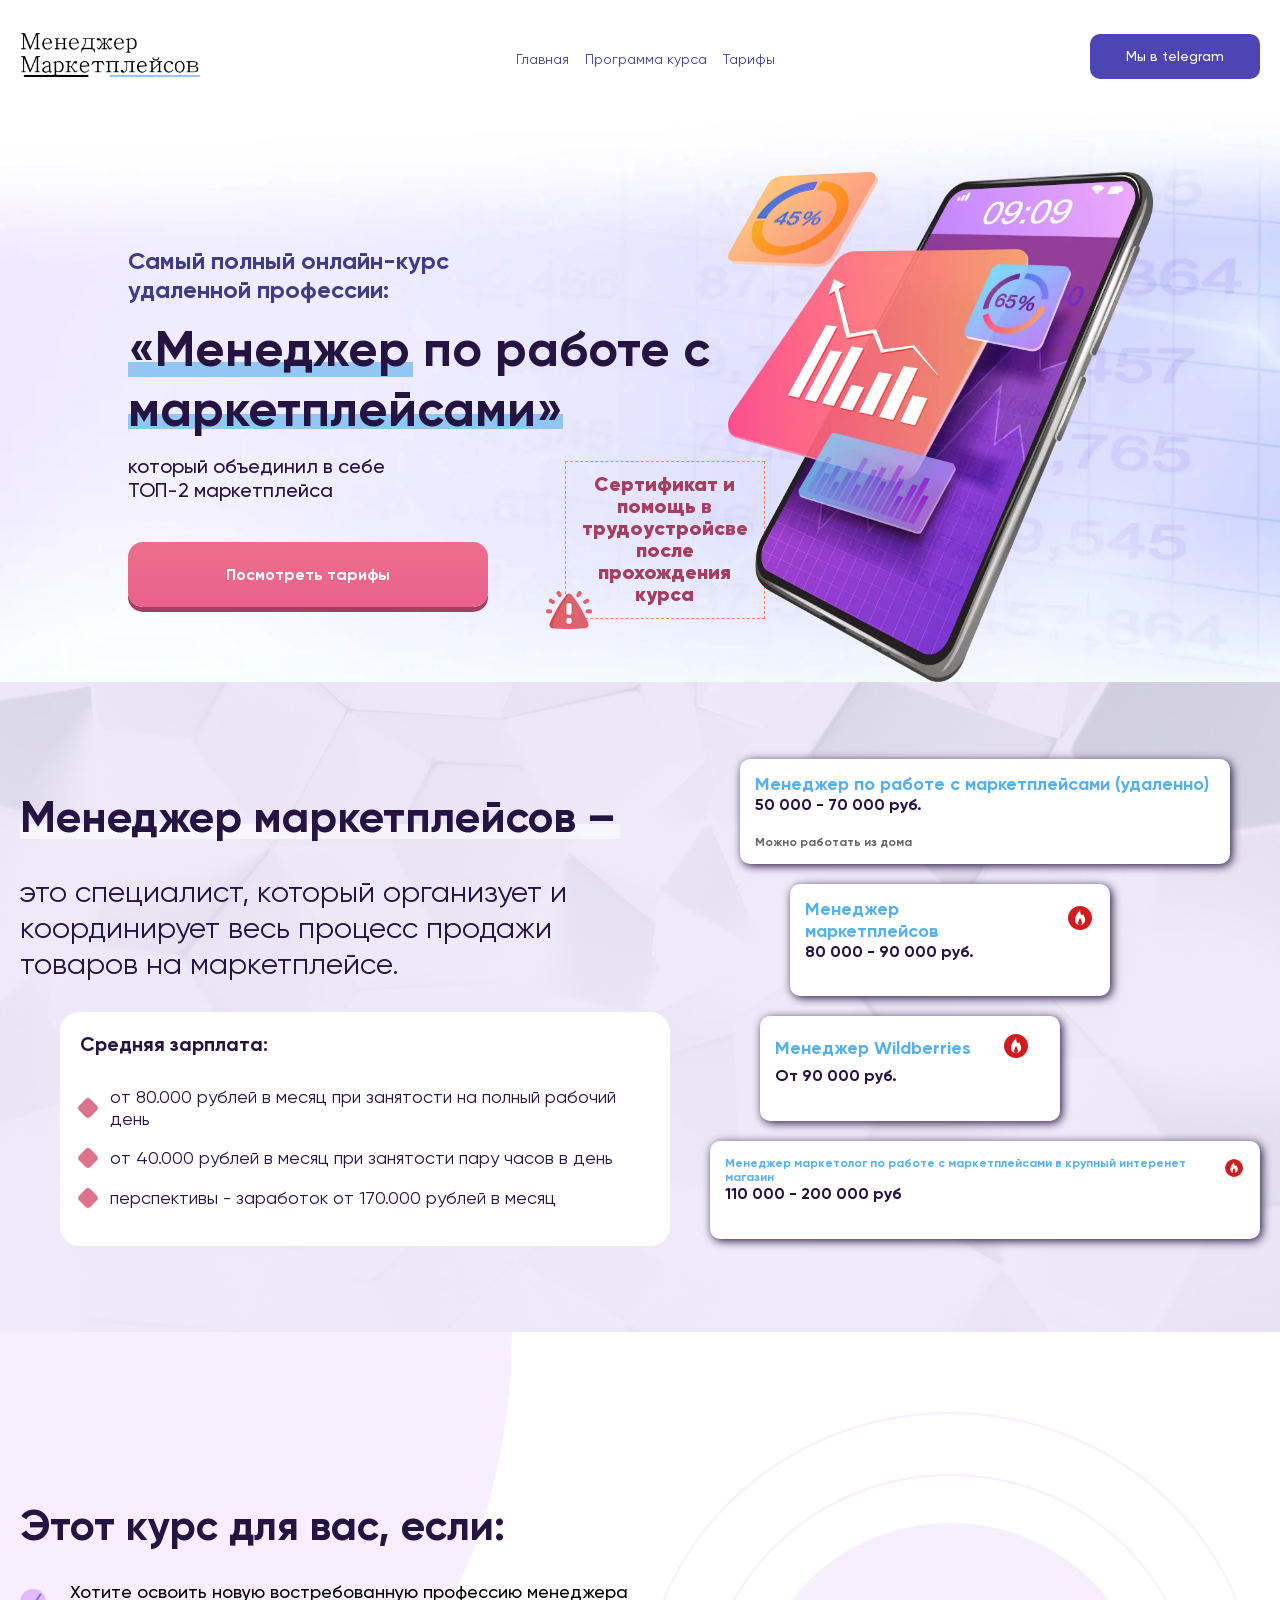
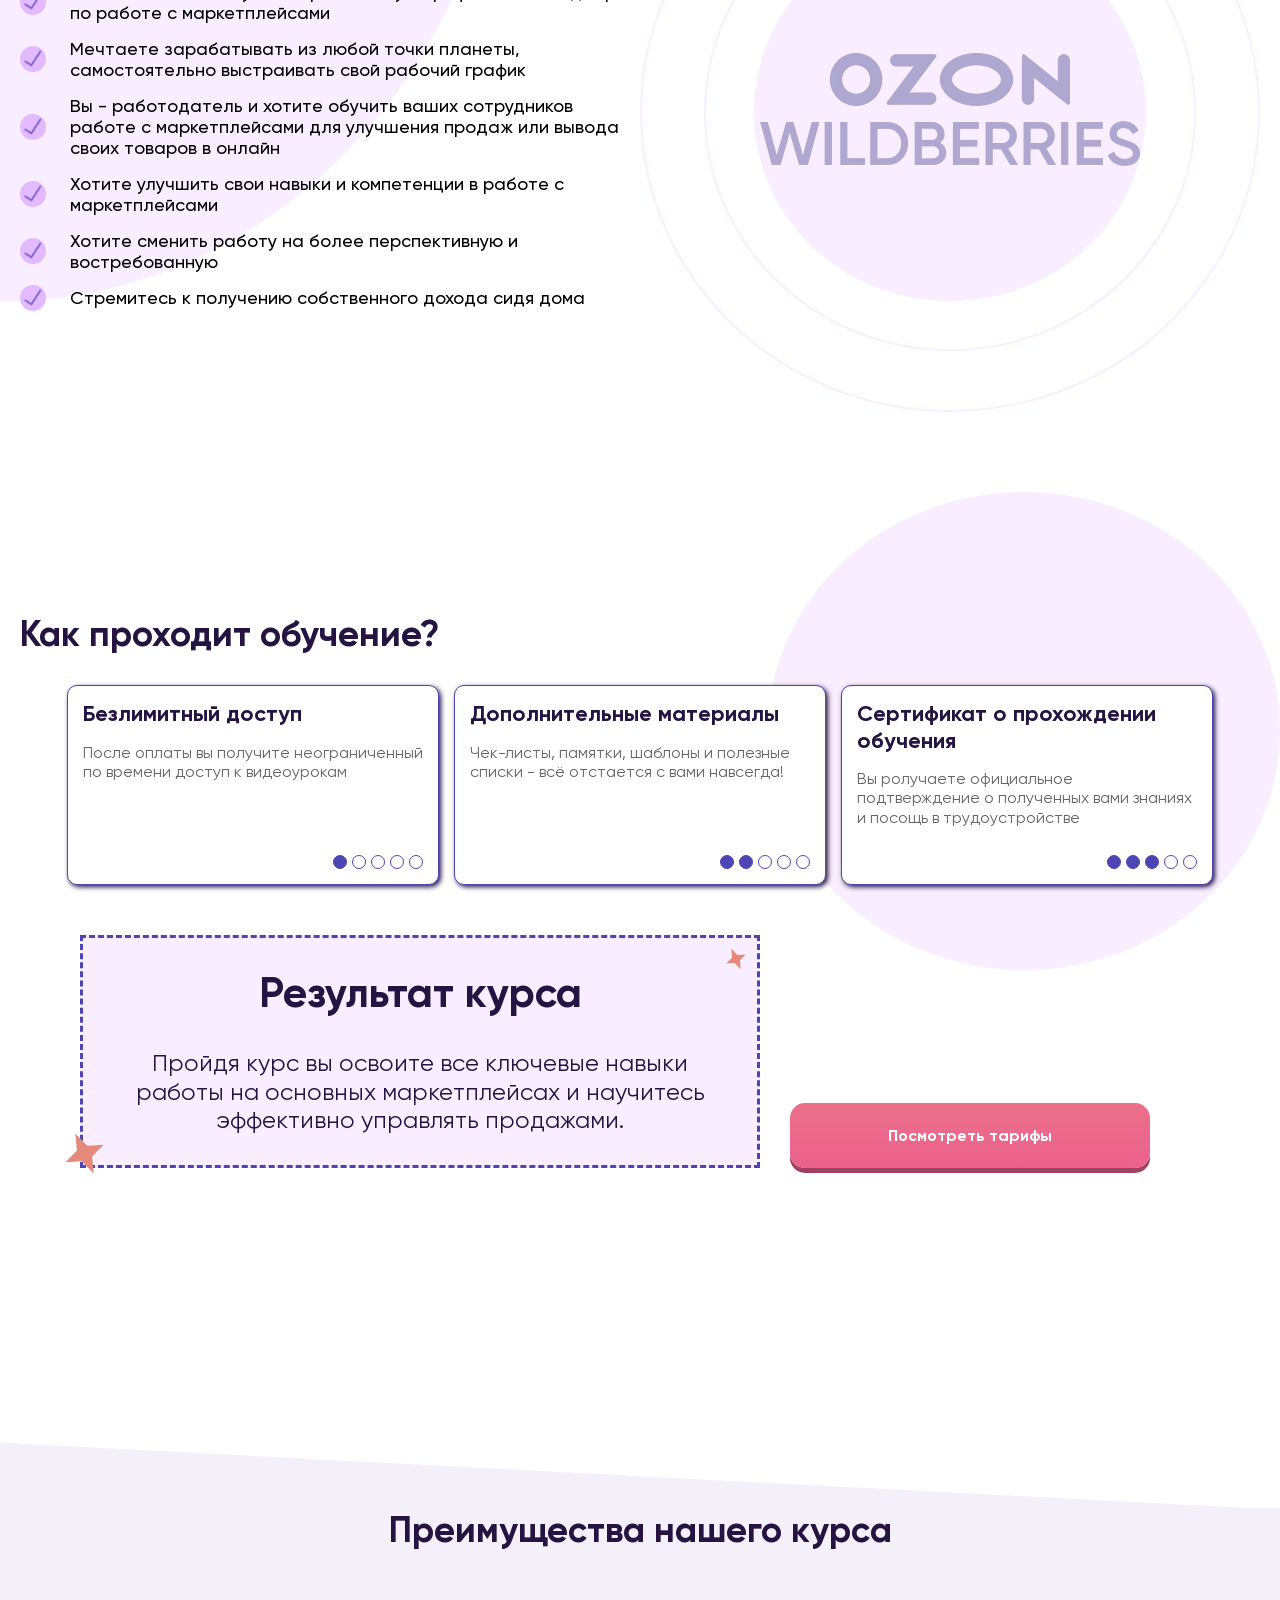
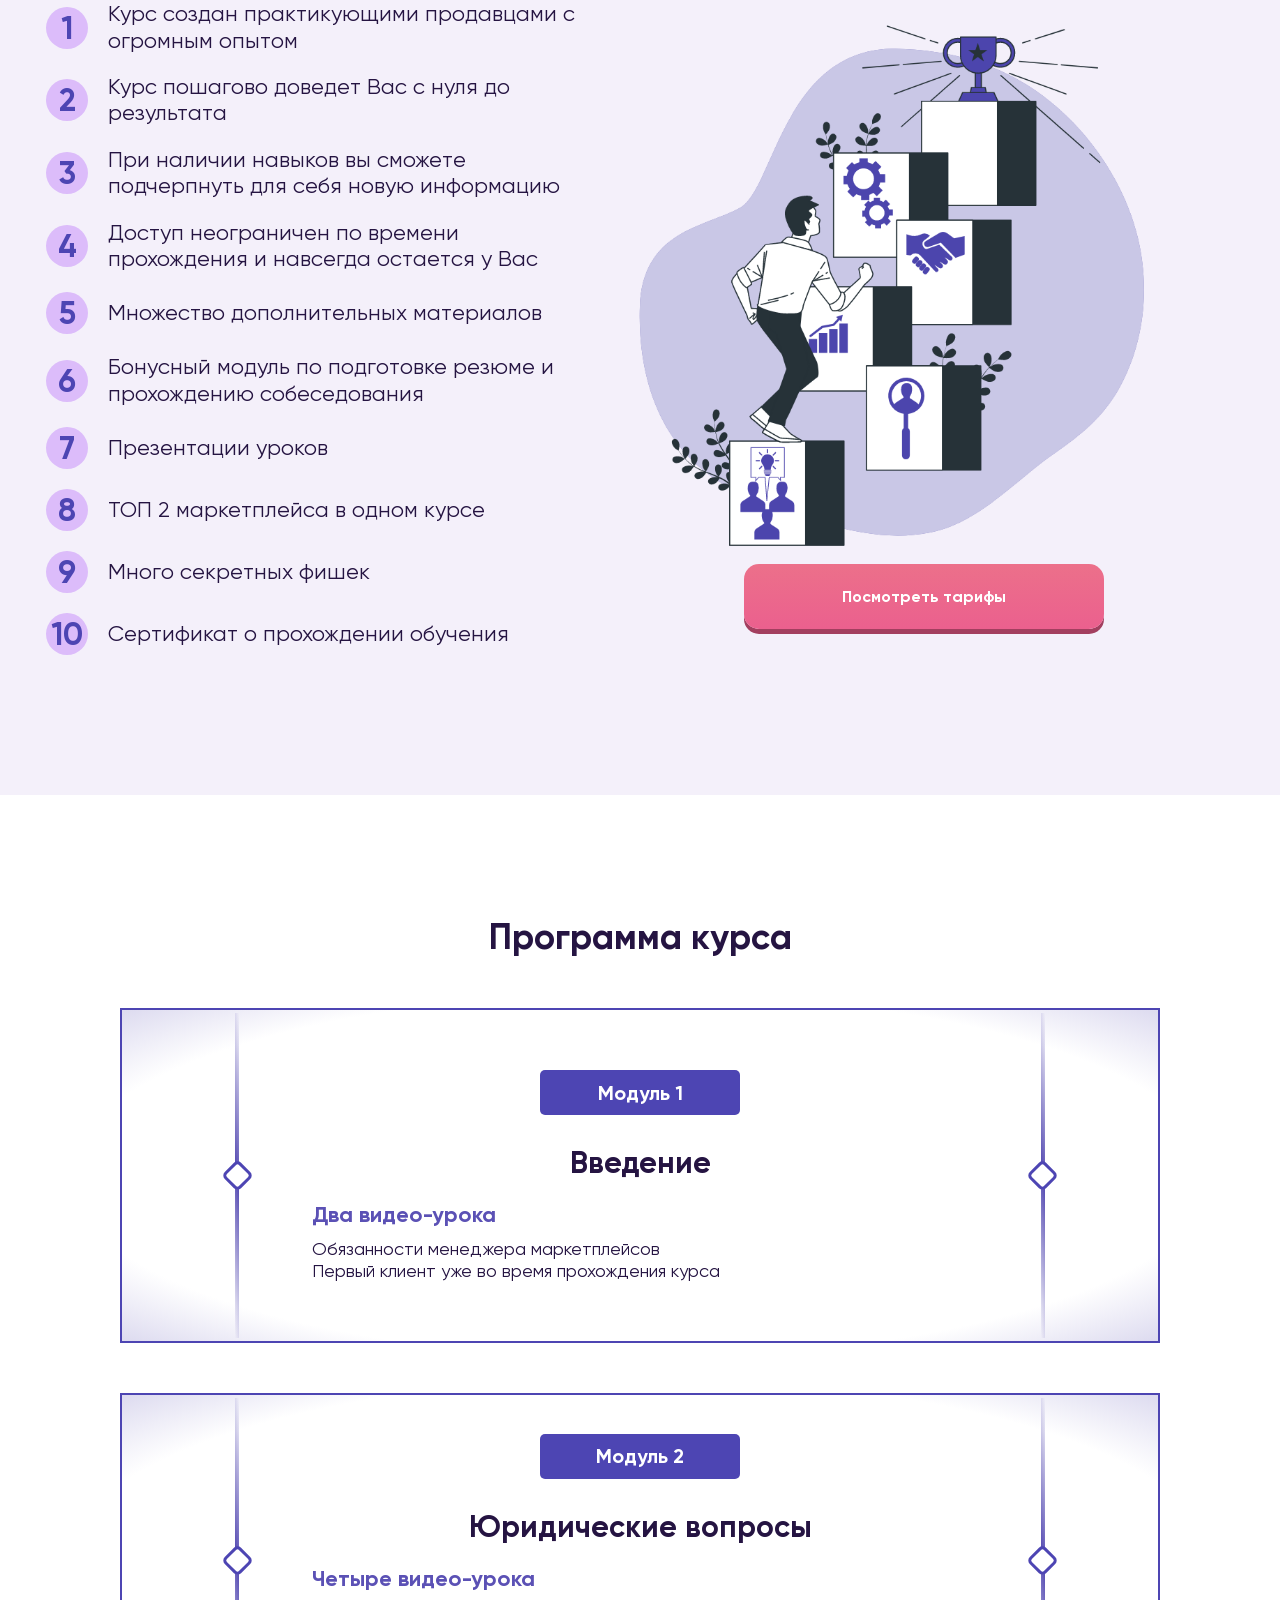
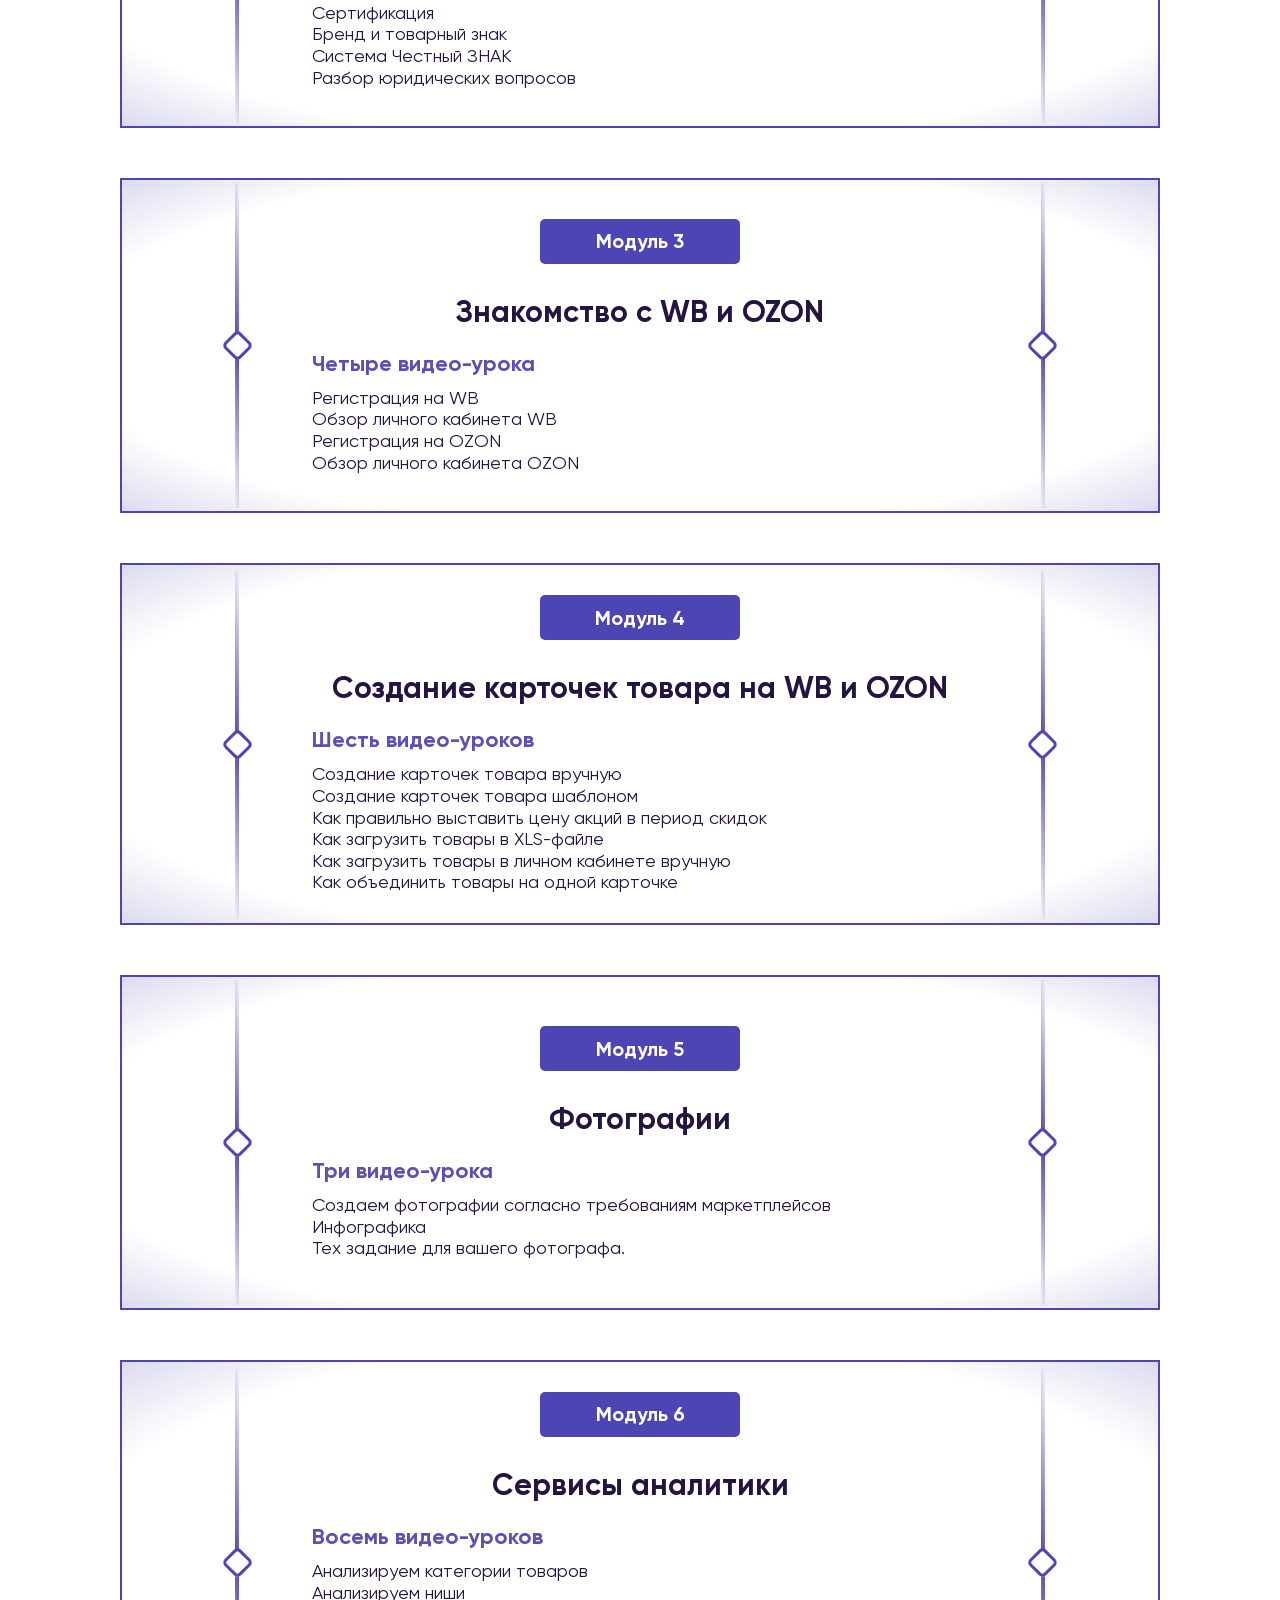
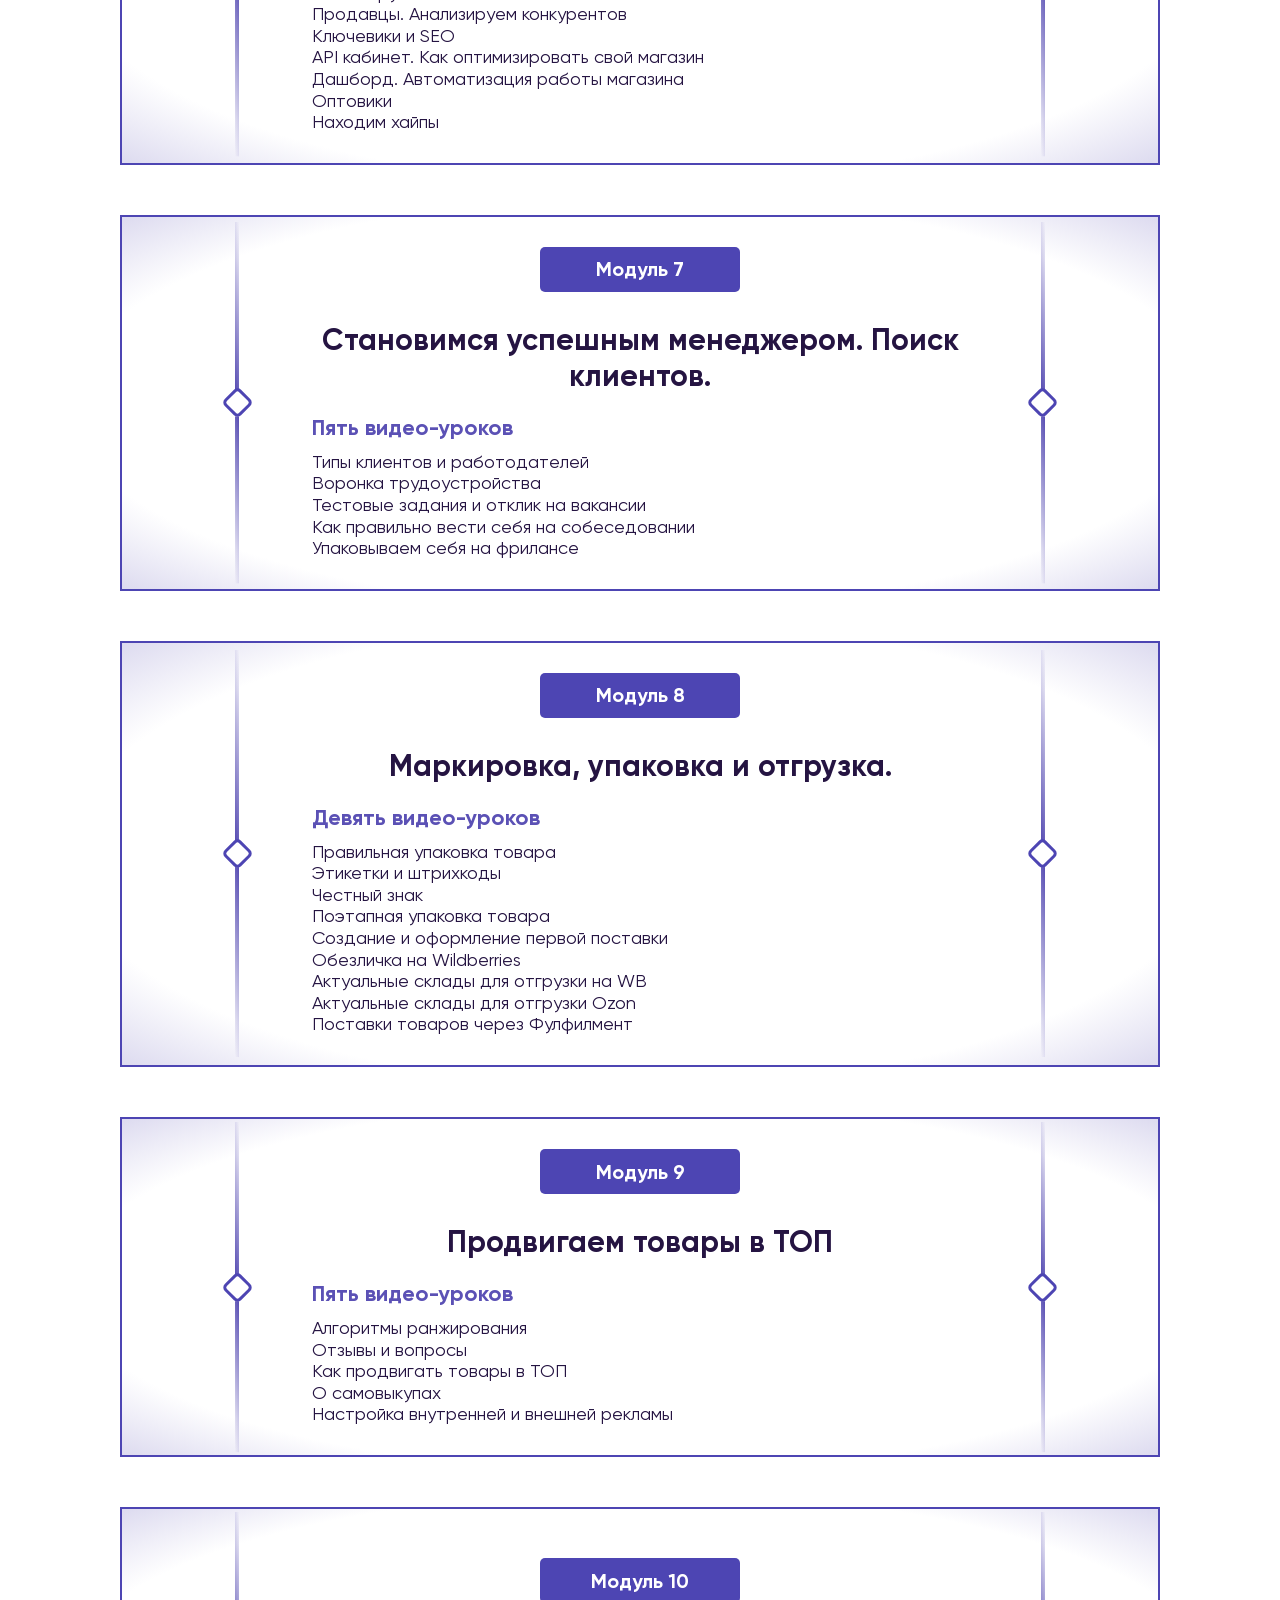
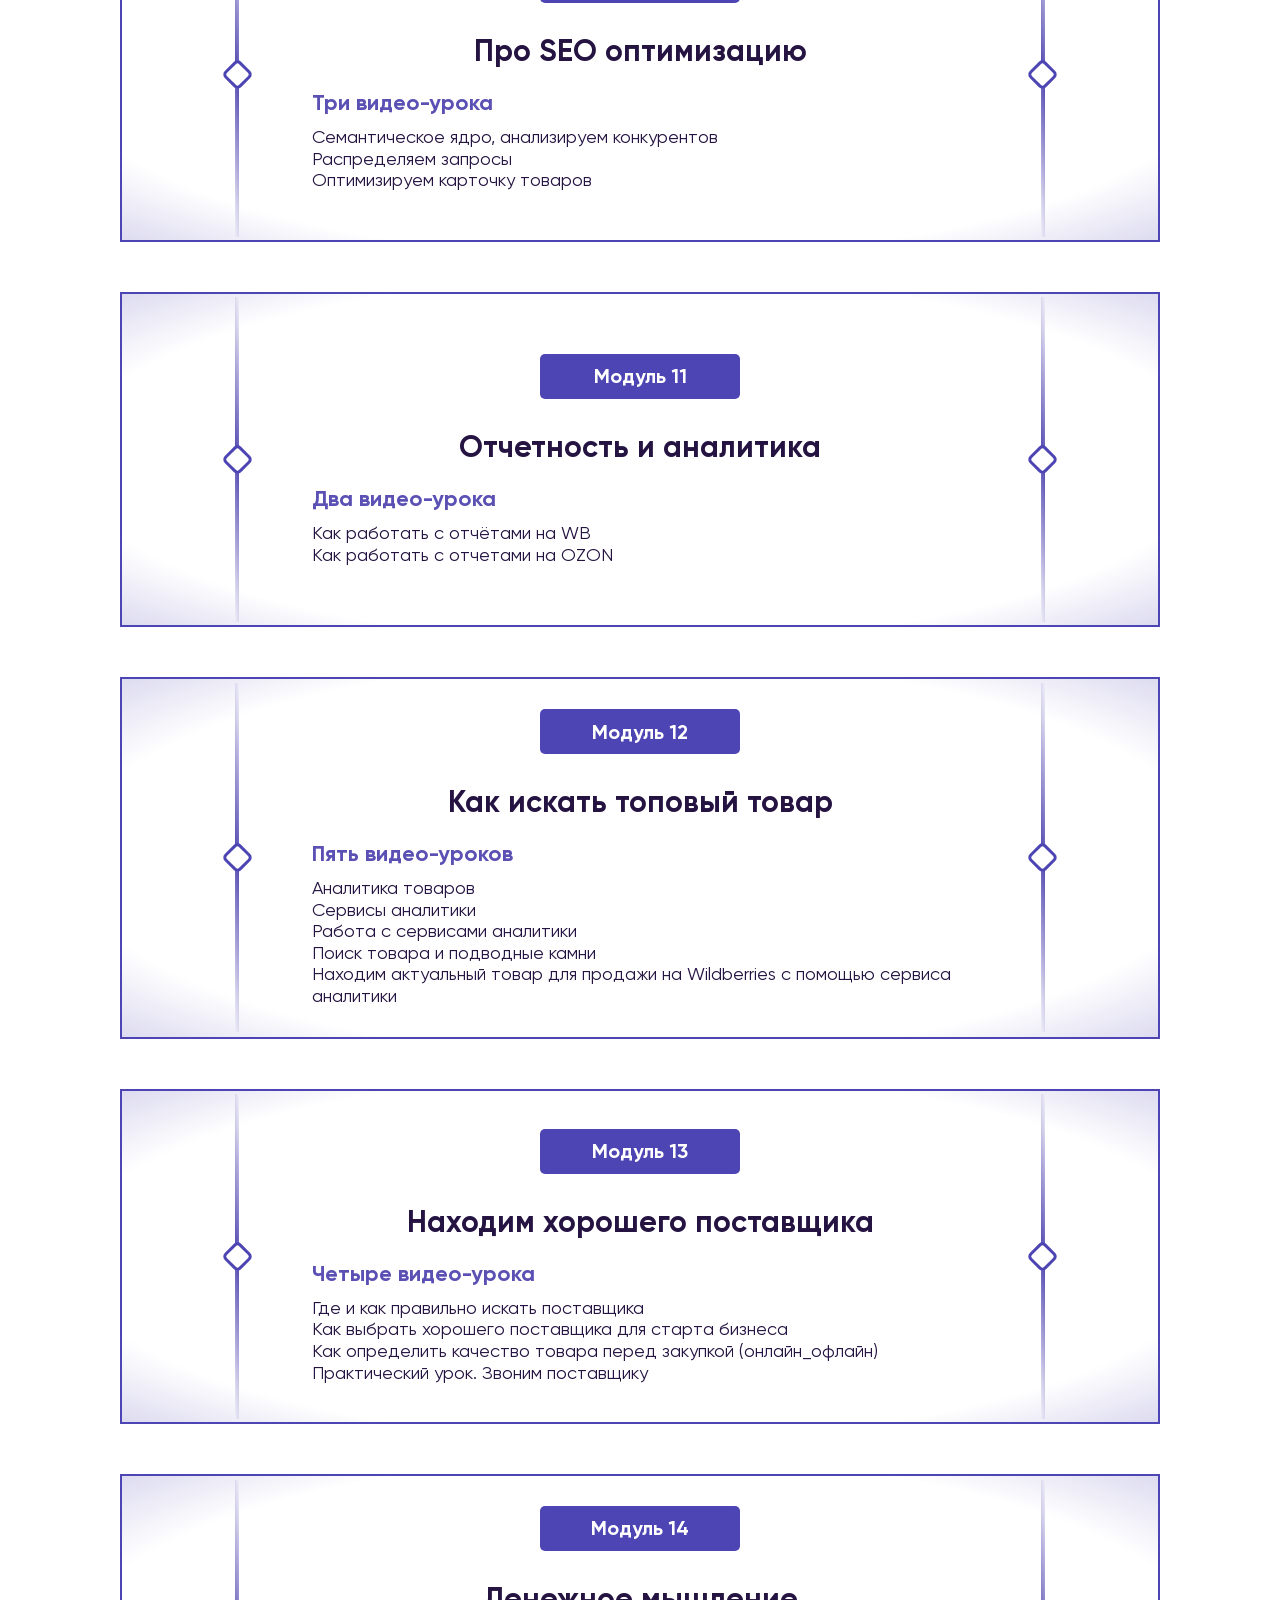
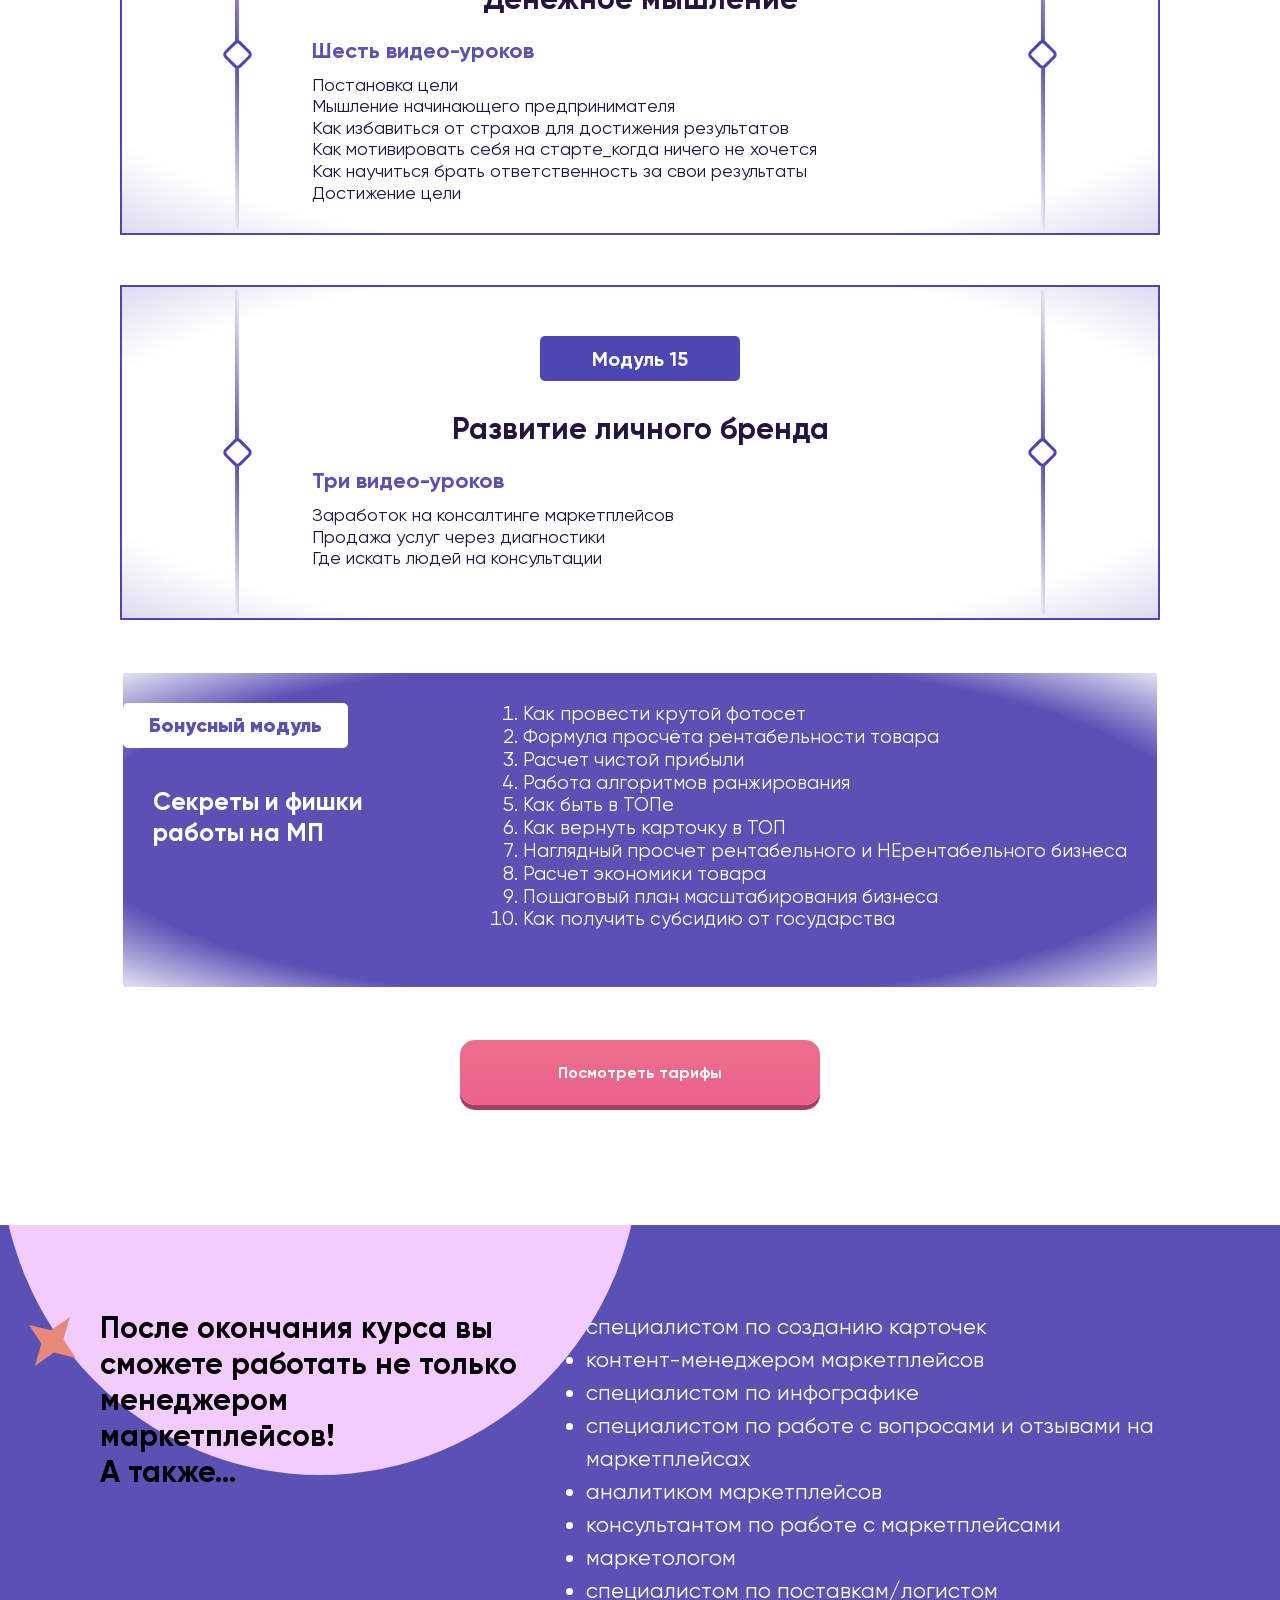
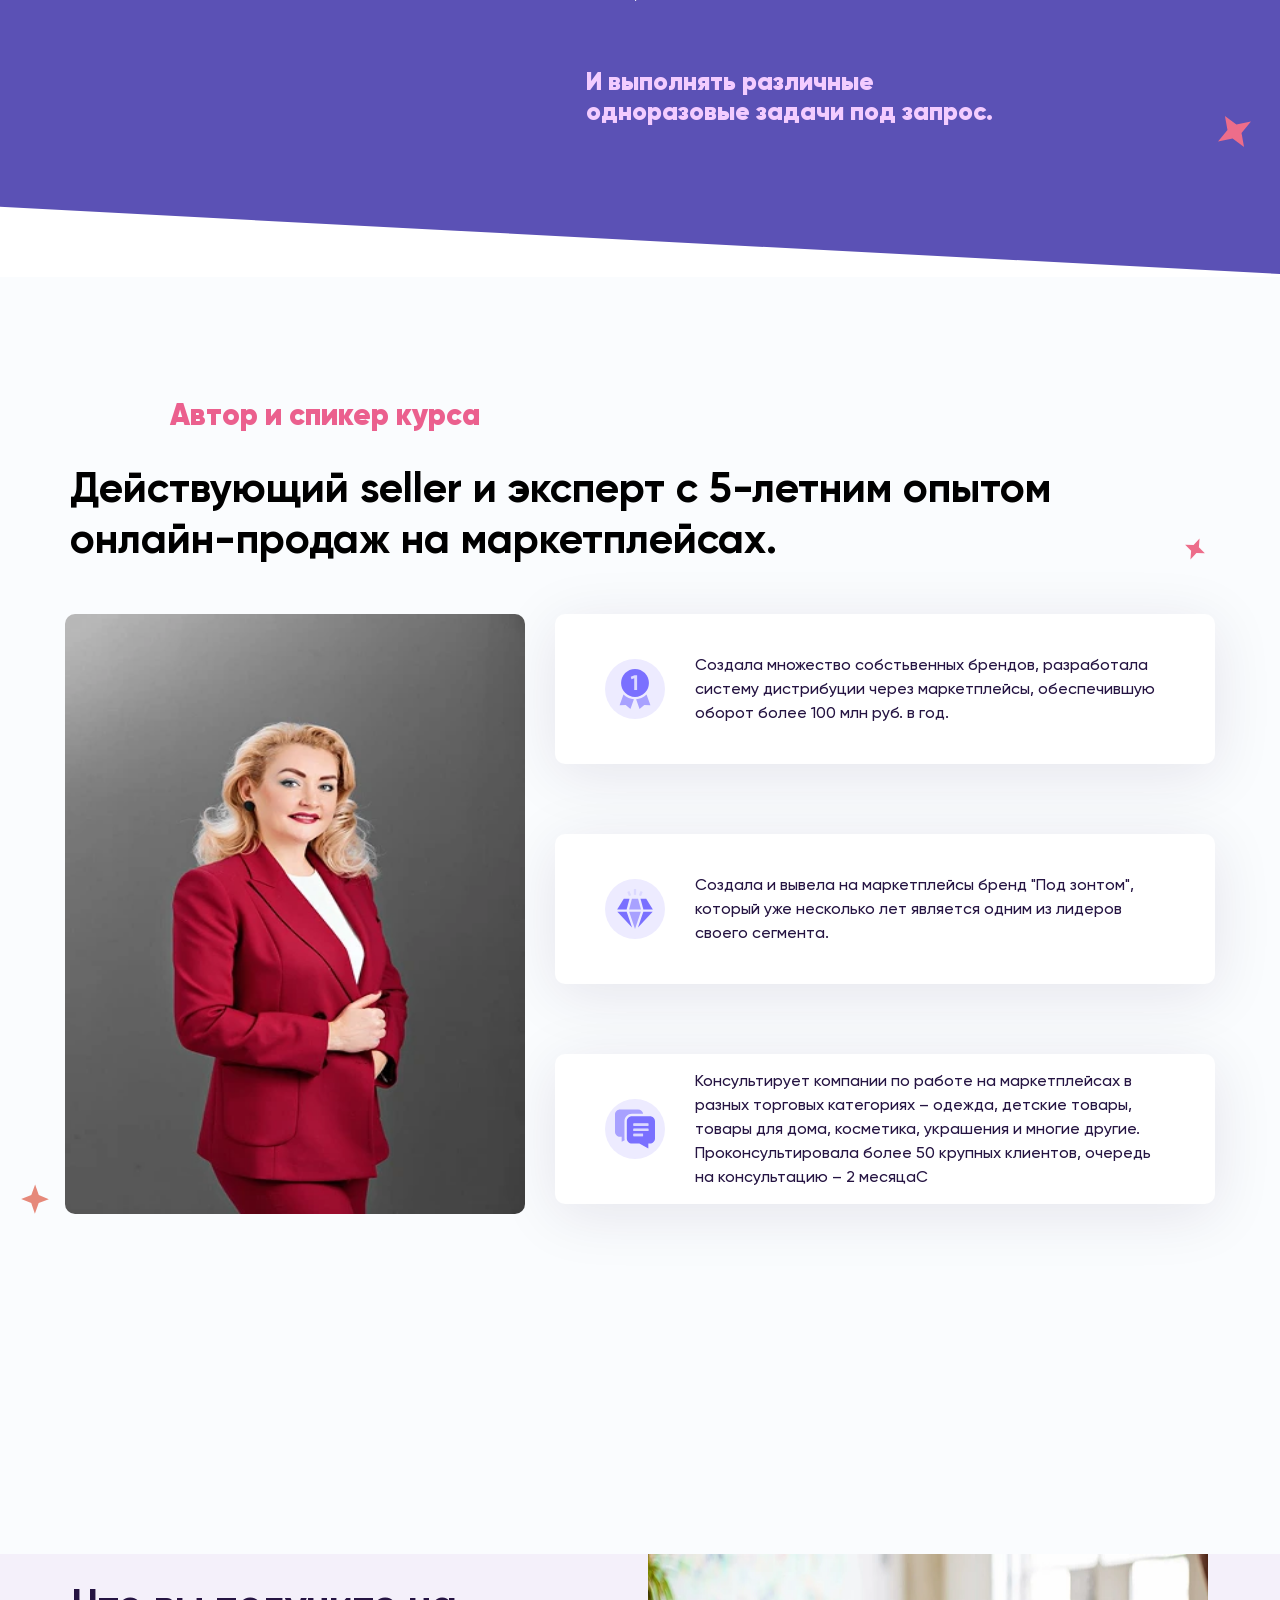
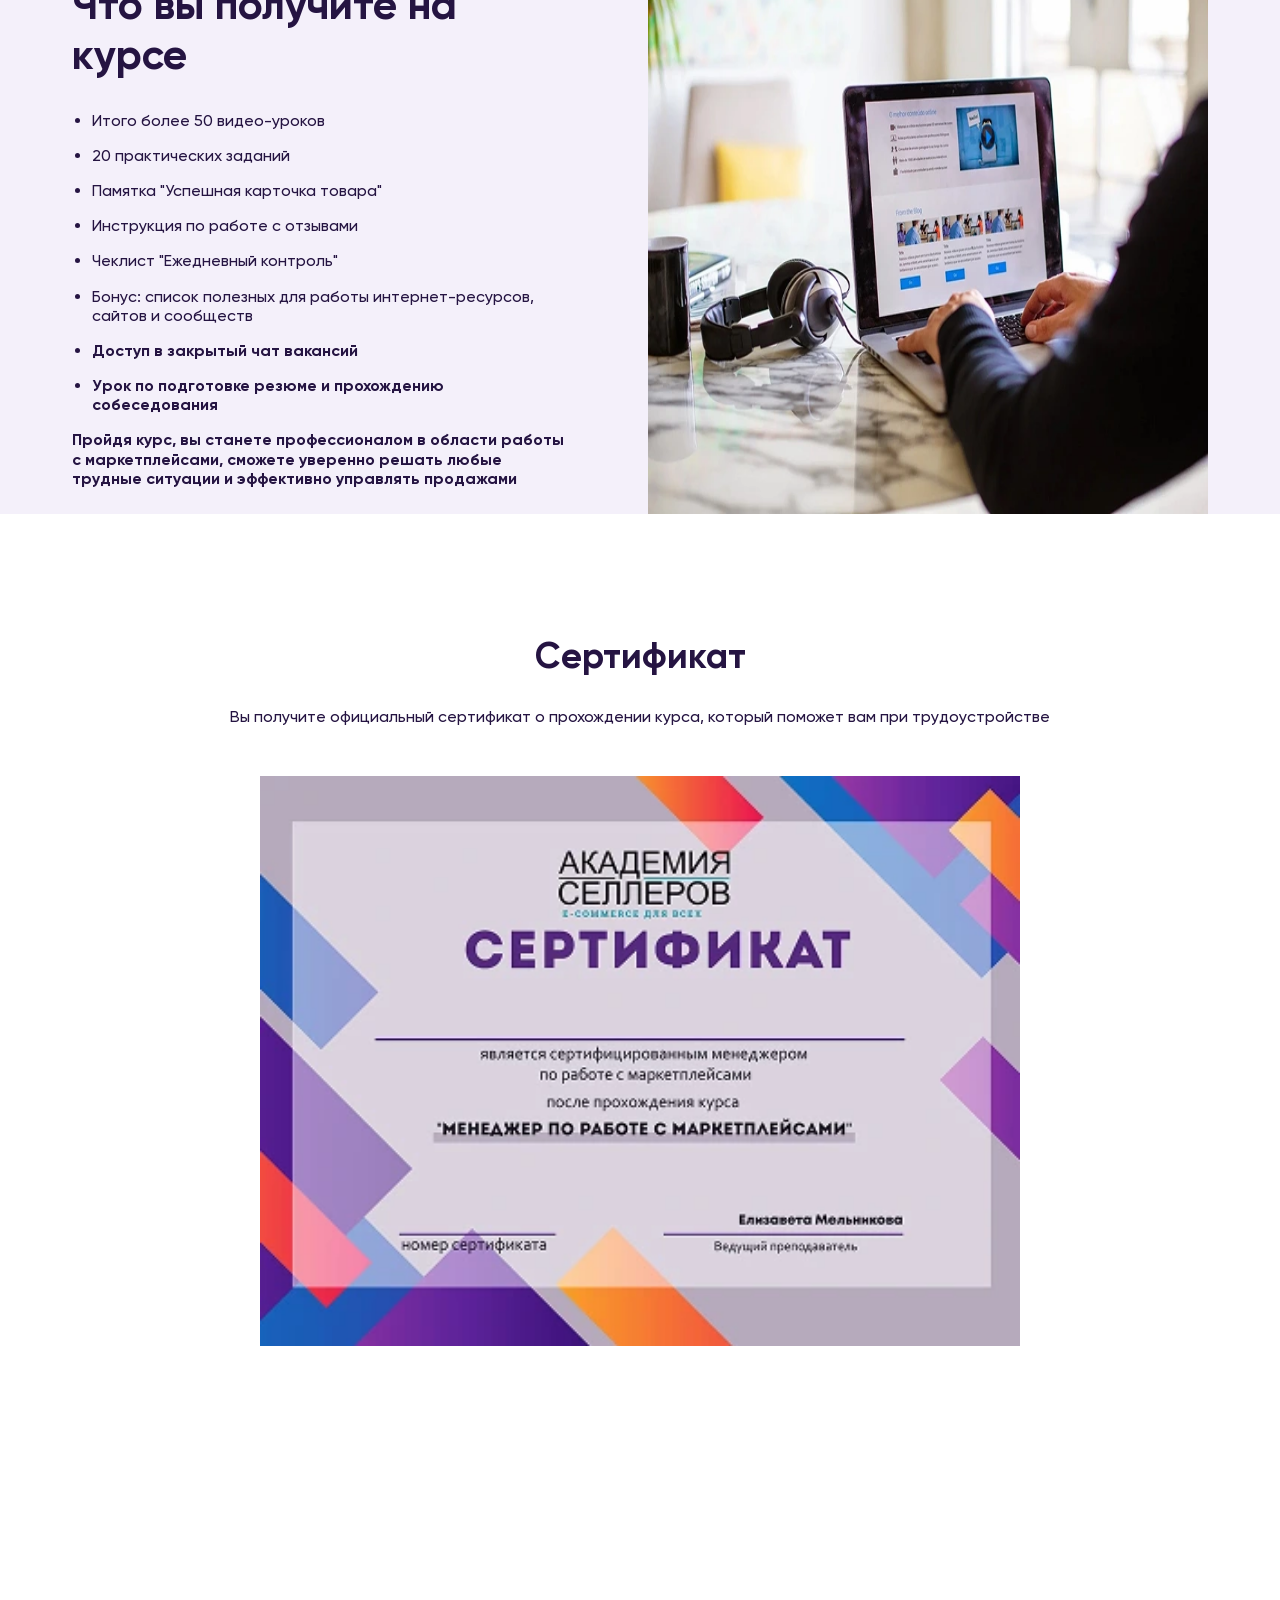
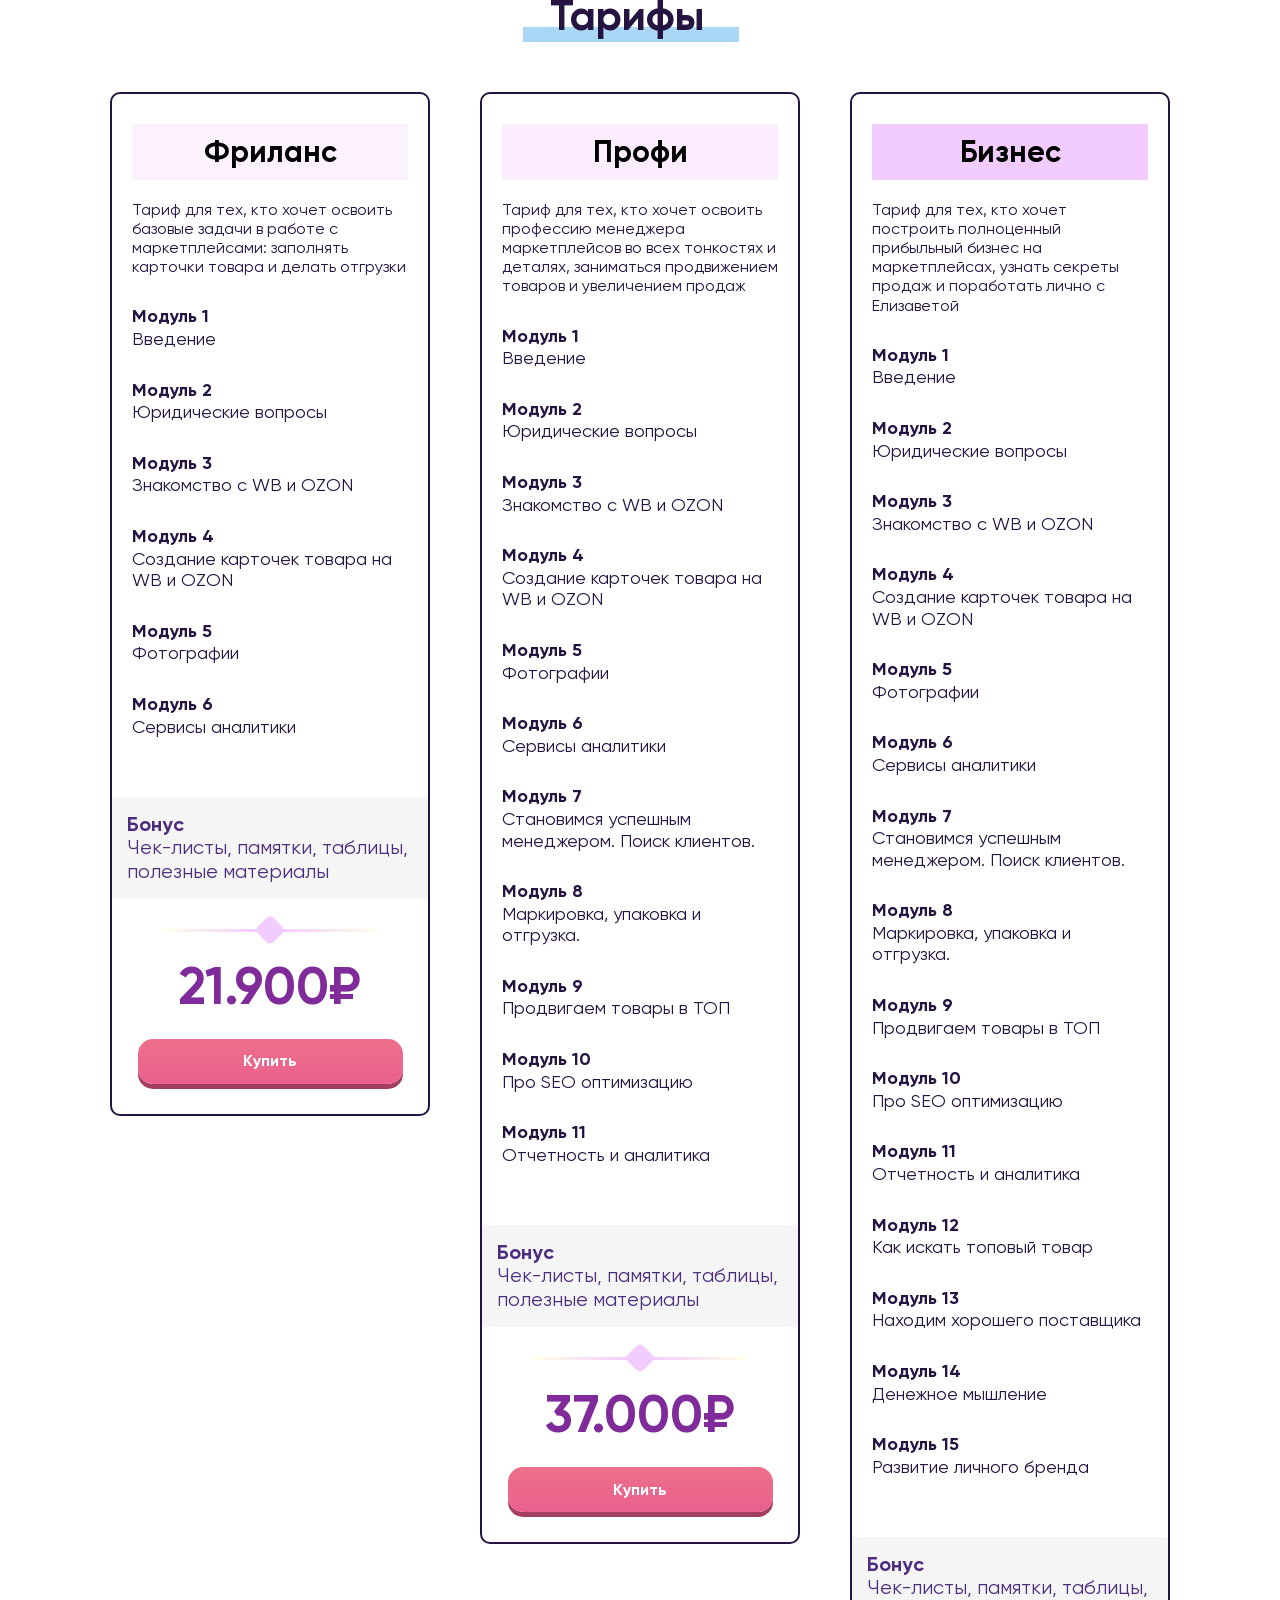
==== index.html @ 1b4810fd "gfdghdf" ====
<!DOCTYPE html>
<html lang="ru">
<head>
    <meta charset="UTF-8">
    <meta name="viewport" content="width=device-width, initial-scale=1.0">
    <meta name="description" content="Сайт ">
    <title>Менеджер по работе с маркетплейсами</title>
    <link rel="stylesheet" href="assets/css/swiper-bundle.min.css">
    <link rel="stylesheet" href="assets/css/style.css">
</head>
<body>
    <div class="body__container">
        <header class="header">
            <div class="container">
                <div class="header__wrapper">
                    <a href="index.html" class="header__logo">
                        <img src="assets/icons/logo.webp" alt="логотип сайта" class="custom-logo" width="200">                        
                    </a>
                    <nav class="header__nav">
                        <ul>
                            <li><a href="index.html">Главная</a></li>
                            <li><a href="#programms">Программа курса</a></li>
                            <li><a href="#rate">Тарифы</a></li>
                        </ul>
                    </nav>
                    <a href="https://t.me/sellercours" target="_blank" class="header__btn">Мы в telegram</a>  
                    <div class="hamburger">
                        <span></span>
                        <span></span>
                        <span></span>
                    </div>                  
                </div>
            </div>
            <div class="mobile__menu">
                <nav class="mobile__menu-box">
                    <ul>
                        <li><a href="#">Главная</a></li>
                        <li><a href="#">Программа курса</a></li>
                        <li><a href="#">Тарифы</a></li>
                        <li><a href="#">Контакты</a></li>
                        </ul>
                    <div class="mobile__menu-social">
                        <a href="#" class="mobile__menu-social--link">
                            <img src="assets/icons/Facebook.svg" alt="Связаться с нами в facebook" width="24" height="24">
                        </a>
                        <a href="#" class="mobile__menu-social--link">
                           <img src="assets/icons/Instagram.svg" alt="Связаться с нами в Instagram" width="24" height="24">
                        </a>
                        <a href="#" class="mobile__menu-social--link">
                            <img src="assets/icons/Telegram.svg" alt="Связаться с нами в Telegram" width="24" height="24">
                        </a>
                    </div>
                </nav>                        
            </div>
        </header>
        <main class="content">
            <section class="hero">
                <div class="container">
                    <div class="hero__block">
                        <div class="hero__main">
                            <h2 class="hero__main-subtitle">Самый полный онлайн-курс удаленной профессии:</h2>
                            <h1 class="hero__main-title">«Менеджер по работе с маркетплейсами»</h1>
                            <h2 class="hero__main-postitle">который объединил в себе ТОП-2 маркетплейса</h2>
                            <a href="#" class="hero__main-btn">Посмотреть тарифы</a>
                        </div>
                        <div class="hero__warning">
                            <div class="hero__warning-info">Сертификат и помощь в трудоустройсве после прохождения курса</div>
                            <div class="hero__warning-img">
                                <img src="assets/icons/warning.png" alt="OZON и AVITO сертифицировали наше обучение!" width="46" height="46">
                            </div>
                        </div>
                        <div class="hero__phone">
                            <div class="hero__phone-procentage">
                                <picture>
                                    <source srcset="assets/img/mobile/45-mobile.png" media="(max-width:450px)">
                                    <img src="assets/img/desctop/45.png" alt="Заряд батареи" width="150" height="95">
                                </picture>
                            </div>
                            <div class="hero__phone-img">
                                <picture>
                                    <source srcset="assets/img/mobile/PHONE-mobile.png" media="(max-width:450px)">
                                    <img src="assets/img/desctop/PHONE.png" alt="Телефон" width="425" height="510">
                                </picture>
                            </div>
                        </div>
                    </div>                    
                </div>
            </section>
            <section class="about">
                <div class="about__bg">
                    <div class="container">
                        <div class="about__wrapper">
                            <div class="about__information">
                                <h2 class="about__title">Менеджер маркетплейсов –</h2>
                                <h3 class="about__descr">это специалист, который организует и координирует весь процесс продажи товаров на маркетплейсе.</h3>
                                <div class="about__box">
                                    <h3 class="about__box-title">Средняя зарплата:</h3>
                                    <ul class="about__box-list">
                                        <li class="about__box-list--item">от 80.000 рублей в месяц при занятости на полный рабочий день</li>
                                        <li class="about__box-list--item">от 40.000 рублей в месяц при занятости пару часов в день</li>
                                        <li class="about__box-list--item">перспективы - заработок от 170.000 рублей в месяц</li>
                                    </ul>
                                </div>
                            </div>  
                            <div class="about__vacancy">
                                <!-- 1 -->
                                <div class="about__vacancy-item">
                                    <div class="about__vacancy-item--head">
                                        <h3 class="about__vacancy-item--title">Менеджер по работе с маркетплейсами (удаленно)</h3>
                                    </div>
                                   <div class="about__vacancy-item--salary">50 000 - 70 000 руб.</div>
                                   <div class="about__vacancy-item--subdescr">Можно работать из дома</div>
                                </div> 
                                <!-- 2 -->
                                <div class="about__vacancy-item">
                                    <div class="about__vacancy-item--head">
                                        <h3 class="about__vacancy-item--title">Менеджер маркетплейсов</h3>
                                        <div class="about__vacancy-item--img">
                                            <img src="assets/icons/fire.svg" alt="Менеджер по работе с маркетплейсами (удаленно)" width="30" height="30">
                                        </div>
                                    </div>
                                   <div class="about__vacancy-item--salary">80 000 - 90 000 руб.</div>
                                </div>    
                                <!-- 3 -->
                                <div class="about__vacancy-item">
                                    <div class="about__vacancy-item--head">
                                        <h3 class="about__vacancy-item--title">Менеджер Wildberries</h3>
                                        <div class="about__vacancy-item--img">
                                            <img src="assets/icons/fire.svg" alt="Менеджер по работе с маркетплейсами (удаленно)" width="30" height="30">
                                        </div>
                                    </div>
                                   <div class="about__vacancy-item--salary">От 90 000 руб.</div>
                                </div>     
                                <!-- 4 -->
                                <div class="about__vacancy-item">
                                    <div class="about__vacancy-item--head">
                                        <h3 class="about__vacancy-item--title about__vacancy-item--smalltitle">Менеджер маркетолог по работе с маркетплейсами в крупный интеренет магазин</h3>
                                        <div class="about__vacancy-item--img">
                                            <img src="assets/icons/fire.svg" alt="Менеджер по работе с маркетплейсами (удаленно)" width="22" height="22">
                                        </div>
                                    </div>
                                   <div class="about__vacancy-item--salary">110 000 - 200 000 руб</div>
                                </div>                                               
                            </div>                          
                        </div>
                    </div>
                </div>
                
            </section>
            <section class="course">
                <div class="container">
                    <div class="course__wrapper">
                        <div class="course__information">
                            <h2 class="course__course__information-title">Этот курс для вас, если:</h2>
                            <ul class="course__information-list">
                                <li class="course__information-list--item">Хотите освоить новую востребованную профессию менеджера по работе с маркетплейсами</li>
                                <li class="course__information-list--item">Мечтаете зарабатывать из любой точки планеты, самостоятельно выстраивать свой рабочий график</li>
                                <li class="course__information-list--item">Вы - работодатель и хотите обучить ваших сотрудников работе с маркетплейсами для улучшения продаж или вывода своих товаров в онлайн</li>
                                <li class="course__information-list--item">Хотите улучшить свои навыки и компетенции в работе с маркетплейсами</li>
                                <li class="course__information-list--item">Хотите сменить работу на более перспективную и востребованную</li>
                                <li class="course__information-list--item">Стремитесь к получению собственного дохода сидя дома</li>
                            </ul>
                        </div>   
                        <div class="course__marketpalce">
                            <div class="course__marketpalce-cyrcle-big">
                                <div class="course__marketpalce-cyrcle-small">
                                    <div class="course__marketpalce-bg">
                                        <div class="course__marketpalce-img">
                                            <img src="assets/img/ozon.png" alt="Озон" loading="lazy">
                                        </div>
                                        <div class="course__marketpalce-img">
                                            <img src="assets/img/wb.png" alt="Озон" loading="lazy">
                                        </div>
                                    </div>
                                </div>
                            </div>
                        </div> 
                    </div>                                    
                </div>
            </section>
            <section class="tutor">
                <div class="container">
                    <h2 class="tutor__title">Как проходит обучение?</h2>
                    <div class="tutor__wrapper">
                            <!-- 1 -->
                            <div class="tutor__item">
                                <h3 class="tutor__item-title">Безлимитный доступ</h3>
                                <h3 class="tutor__item-descr">После оплаты вы получите неограниченный по времени доступ к видеоурокам</h3>
                                <div class="tutor__item-bottom">
                                    <div class="tutor__item-cyrcle tutor__item-cyrcle--bg"></div>
                                    <div class="tutor__item-cyrcle"></div>
                                    <div class="tutor__item-cyrcle"></div>
                                    <div class="tutor__item-cyrcle"></div>
                                    <div class="tutor__item-cyrcle"></div>
                                </div>
                            </div>
                            <!-- 2 -->
                            <div class="tutor__item">
                                <h3 class="tutor__item-title">Дополнительные материалы</h3>
                                <h3 class="tutor__item-descr">Чек-листы, памятки, шаблоны и полезные списки - всё отстается с вами навсегда!</h3>
                                <div class="tutor__item-bottom">
                                    <div class="tutor__item-cyrcle tutor__item-cyrcle--bg"></div>
                                    <div class="tutor__item-cyrcle tutor__item-cyrcle--bg"></div>
                                    <div class="tutor__item-cyrcle"></div>
                                    <div class="tutor__item-cyrcle"></div>
                                    <div class="tutor__item-cyrcle"></div>
                                </div>
                            </div>
                            <!-- 3 -->
                            <div class="tutor__item">
                                <h3 class="tutor__item-title">Сертификат о прохождении обучения</h3>
                                <h3 class="tutor__item-descr">Вы ролучаете официальное подтверждение о полученных вами знаниях и посощь в трудоустройстве</h3>
                                <div class="tutor__item-bottom">
                                    <div class="tutor__item-cyrcle tutor__item-cyrcle--bg"></div>
                                    <div class="tutor__item-cyrcle tutor__item-cyrcle--bg"></div>
                                    <div class="tutor__item-cyrcle tutor__item-cyrcle--bg"></div>
                                    <div class="tutor__item-cyrcle"></div>
                                    <div class="tutor__item-cyrcle"></div>
                                </div>
                            </div>
                    </div>
                    <div class="tutor__lide">
                        <div class="tutor__lide-wrapper">
                            <div class="tutor__lide-info">
                                <h4 class="tutor__lide-info--title">Результат курса</h4>
                                <p class="tutor__lide-info--descr">Пройдя курс вы освоите все ключевые навыки работы на основных маркетплейсах и научитесь эффективно управлять продажами.</p>
                            </div>
                            <a href="#" class="tutor__lide-btn">Посмотреть тарифы</a>
                        </div>
                    </div>
                </div>
            </section>
            <section class="advantages">
                <div class="advantages__chert"></div>
                <div class="container">
                    <h2 class="advantages__title title">Преимущества нашего курса</h2>
                    <div class="advantages__wrapper">
                        <div class="advantages__list">
                            <!-- 1 -->
                            <div class="advantages__list-item">
                                <div class="advantages__list-item--number">1</div>
                                <div class="advantages__list-item--text">Курс создан практикующими продавцами с огромным опытом</div> 
                            </div>
                            <!-- 2 -->
                           <div class="advantages__list-item">
                                <div class="advantages__list-item--number">2</div>
                                <div class="advantages__list-item--text">Курс пошагово доведет Вас с нуля до результата</div> 
                            </div>
                            <!-- 3 -->
                           <div class="advantages__list-item">
                                <div class="advantages__list-item--number">3</div>
                                <div class="advantages__list-item--text">При наличии навыков вы сможете подчерпнуть для себя новую информацию</div> 
                            </div>
                            <!-- 4 -->
                           <div class="advantages__list-item">
                                <div class="advantages__list-item--number">4</div>
                                <div class="advantages__list-item--text">Доступ неограничен по времени прохождения и навсегда остается у Вас</div> 
                            </div>
                            <!-- 5 -->
                           <div class="advantages__list-item">
                                <div class="advantages__list-item--number">5</div>
                                <div class="advantages__list-item--text">Множество дополнительных материалов</div> 
                            </div>
                            <!-- 6 -->
                           <div class="advantages__list-item">
                                <div class="advantages__list-item--number">6</div>
                                <div class="advantages__list-item--text">Бонусный модуль по подготовке резюме и прохождению собеседования</div> 
                            </div>
                            <!-- 7 -->
                           <div class="advantages__list-item">
                                <div class="advantages__list-item--number">7</div>
                                <div class="advantages__list-item--text">Презентации уроков</div> 
                            </div>
                            <!-- 8 -->
                           <div class="advantages__list-item">
                                <div class="advantages__list-item--number">8</div>
                                <div class="advantages__list-item--text">ТОП 2 маркетплейса в одном курсе</div> 
                            </div>
                            <!-- 9 -->
                           <div class="advantages__list-item">
                                <div class="advantages__list-item--number">9</div>
                                <div class="advantages__list-item--text">Много секретных фишек </div> 
                            </div>
                            <!-- 10 -->
                           <div class="advantages__list-item">
                                <div class="advantages__list-item--number">10</div>
                                <div class="advantages__list-item--text">Сертификат о прохождении обучения</div> 
                            </div>
                        </div>
                        <div class="advantages__left">
                            <div class="advantages__img">
                                <img src="assets/img/Success_factors.gif" alt="Преимущества нашего курса" width="639" height="639" loading="lazy">
                            </div>
                            <a href="#" class="advantages__btn btn">Посмотреть тарифы</a>
                        </div>
                        
                    </div>
                </div>
            </section>
            <section class="programms" id="programms">
                <div class="container">
                    <h2 class="programms__title title">Программа курса</h2>
                    <div class="programms__moduls">
                        <!-- 1 -->
                        <div class="programms__moduls-item">
                            <!-- Декор слева -->
                            <div class="programms__moduls-item-decors-left">
                                <div class="programms__moduls-item--decor"></div>
                                <div class="programms__moduls-item--decor-romb"></div>
                                <div class="programms__moduls-item--decor-2"></div>
                            </div>
                            <!-- Контент -->
                            <div class="programms__moduls-item--box">
                                <h3 class="programms__moduls-item--head">Модуль 1</h3>
                                <h3 class="programms__moduls-item--title">Введение</h3>
                                <h3 class="programms__moduls-item--subtitle">Два видео-урока</h3>
                                <p class="programms__moduls-item--descr">Обязанности менеджера маркетплейсов</p>
                                <p class="programms__moduls-item--descr">Первый клиент уже во время прохождения курса</p>
                            </div>   
                             <!-- Декор справа -->
                            <div class="programms__moduls-item-decors--right">
                                <div class="programms__moduls-item--decor"></div>
                                <div class="programms__moduls-item--decor-romb"></div>
                                <div class="programms__moduls-item--decor-2"></div>
                            </div>
                        </div>
                        <!-- 2 -->
                        <div class="programms__moduls-item">
                            <!-- Декор слева -->
                            <div class="programms__moduls-item-decors-left">
                                <div class="programms__moduls-item--decor"></div>
                                <div class="programms__moduls-item--decor-romb"></div>
                                <div class="programms__moduls-item--decor-2"></div>
                            </div>
                            <!-- Контент -->
                            <div class="programms__moduls-item--box">
                                <h3 class="programms__moduls-item--head">Модуль 2</h3>
                                <h3 class="programms__moduls-item--title">Юридические вопросы</h3>
                                <h3 class="programms__moduls-item--subtitle">Четыре видео-урока</h3>
                                <p class="programms__moduls-item--descr">Сертификация</p>
                                <p class="programms__moduls-item--descr">Бренд и товарный знак</p>
                                <p class="programms__moduls-item--descr">Система Честный ЗНАК</p>
                                <p class="programms__moduls-item--descr">Разбор юридических вопросов</p>
                            </div>   
                             <!-- Декор справа -->
                            <div class="programms__moduls-item-decors--right">
                                <div class="programms__moduls-item--decor"></div>
                                <div class="programms__moduls-item--decor-romb"></div>
                                <div class="programms__moduls-item--decor-2"></div>
                            </div>
                        </div>
                        <!-- 3 -->
                        <div class="programms__moduls-item">
                            <!-- Декор слева -->
                            <div class="programms__moduls-item-decors-left">
                                <div class="programms__moduls-item--decor"></div>
                                <div class="programms__moduls-item--decor-romb"></div>
                                <div class="programms__moduls-item--decor-2"></div>
                            </div>
                            <!-- Контент -->
                            <div class="programms__moduls-item--box">
                                <h3 class="programms__moduls-item--head">Модуль 3</h3>
                                <h3 class="programms__moduls-item--title">Знакомство с WB и OZON</h3>
                                <h3 class="programms__moduls-item--subtitle">Четыре видео-урока</h3>
                                <p class="programms__moduls-item--descr">Регистрация на WB</p>
                                <p class="programms__moduls-item--descr">Обзор личного кабинета WB</p>
                                <p class="programms__moduls-item--descr">Регистрация на OZON</p>
                                <p class="programms__moduls-item--descr">Обзор личного кабинета OZON</p>
                            </div>   
                             <!-- Декор справа -->
                            <div class="programms__moduls-item-decors--right">
                                <div class="programms__moduls-item--decor"></div>
                                <div class="programms__moduls-item--decor-romb"></div>
                                <div class="programms__moduls-item--decor-2"></div>
                            </div>
                        </div>
                        <!-- 4 -->
                        <div class="programms__moduls-item">
                            <!-- Декор слева -->
                            <div class="programms__moduls-item-decors-left">
                                <div class="programms__moduls-item--decor"></div>
                                <div class="programms__moduls-item--decor-romb"></div>
                                <div class="programms__moduls-item--decor-2"></div>
                            </div>
                            <!-- Контент -->
                            <div class="programms__moduls-item--box">
                                <h3 class="programms__moduls-item--head">Модуль 4</h3>
                                <h3 class="programms__moduls-item--title">Создание карточек товара на WB и OZON</h3>
                                <h3 class="programms__moduls-item--subtitle">Шесть видео-уроков</h3>
                                <p class="programms__moduls-item--descr">Создание карточек товара вручную</p>
                                <p class="programms__moduls-item--descr">Создание карточек товара шаблоном</p>
                                <p class="programms__moduls-item--descr">Как правильно выставить цену акций в период скидок</p>
                                <p class="programms__moduls-item--descr">Как загрузить товары в XLS-файле</p>
                                <p class="programms__moduls-item--descr">Как загрузить товары в личном кабинете вручную</p>
                                <p class="programms__moduls-item--descr">Как объединить товары на одной карточке</p>
                            </div>   
                             <!-- Декор справа -->
                            <div class="programms__moduls-item-decors--right">
                                <div class="programms__moduls-item--decor"></div>
                                <div class="programms__moduls-item--decor-romb"></div>
                                <div class="programms__moduls-item--decor-2"></div>
                            </div>
                        </div>
                        <!-- 5 -->
                        <div class="programms__moduls-item">
                            <!-- Декор слева -->
                            <div class="programms__moduls-item-decors-left">
                                <div class="programms__moduls-item--decor"></div>
                                <div class="programms__moduls-item--decor-romb"></div>
                                <div class="programms__moduls-item--decor-2"></div>
                            </div>
                            <!-- Контент -->
                            <div class="programms__moduls-item--box">
                                <h3 class="programms__moduls-item--head">Модуль 5</h3>
                                <h3 class="programms__moduls-item--title">Фотографии</h3>
                                <h3 class="programms__moduls-item--subtitle">Три видео-урока</h3>
                                <p class="programms__moduls-item--descr">Создаем фотографии согласно требованиям маркетплейсов</p>
                                <p class="programms__moduls-item--descr">Инфографика</p>
                                <p class="programms__moduls-item--descr">Тех задание для вашего фотографа.</p>
                            </div>   
                             <!-- Декор справа -->
                            <div class="programms__moduls-item-decors--right">
                                <div class="programms__moduls-item--decor"></div>
                                <div class="programms__moduls-item--decor-romb"></div>
                                <div class="programms__moduls-item--decor-2"></div>
                            </div>
                        </div>
                        <!-- 6 -->
                        <div class="programms__moduls-item">
                            <!-- Декор слева -->
                            <div class="programms__moduls-item-decors-left">
                                <div class="programms__moduls-item--decor"></div>
                                <div class="programms__moduls-item--decor-romb"></div>
                                <div class="programms__moduls-item--decor-2"></div>
                            </div>
                            <!-- Контент -->
                            <div class="programms__moduls-item--box">
                                <h3 class="programms__moduls-item--head">Модуль 6</h3>
                                <h3 class="programms__moduls-item--title">Сервисы аналитики</h3>
                                <h3 class="programms__moduls-item--subtitle">Восемь видео-уроков</h3>
                                <p class="programms__moduls-item--descr">Анализируем категории товаров</p>
                                <p class="programms__moduls-item--descr">Анализируем ниши</p>
                                <p class="programms__moduls-item--descr">Продавцы. Анализируем конкурентов</p>

                                <p class="programms__moduls-item--descr">Ключевики и SEO</p>
                                <p class="programms__moduls-item--descr">API кабинет. Как оптимизировать свой магазин</p>
                                <p class="programms__moduls-item--descr">Дашборд. Автоматизация работы магазина</p>
                                <p class="programms__moduls-item--descr">Оптовики</p>
                                <p class="programms__moduls-item--descr">Находим хайпы</p>
                            </div>   
                             <!-- Декор справа -->
                            <div class="programms__moduls-item-decors--right">
                                <div class="programms__moduls-item--decor"></div>
                                <div class="programms__moduls-item--decor-romb"></div>
                                <div class="programms__moduls-item--decor-2"></div>
                            </div>
                        </div>
                        <!-- 7 -->
                        <div class="programms__moduls-item">
                            <!-- Декор слева -->
                            <div class="programms__moduls-item-decors-left">
                                <div class="programms__moduls-item--decor"></div>
                                <div class="programms__moduls-item--decor-romb"></div>
                                <div class="programms__moduls-item--decor-2"></div>
                            </div>
                            <!-- Контент -->
                            <div class="programms__moduls-item--box">
                                <h3 class="programms__moduls-item--head">Модуль 7</h3>
                                <h3 class="programms__moduls-item--title">Становимся успешным менеджером. Поиск клиентов.</h3>
                                <h3 class="programms__moduls-item--subtitle">Пять видео-уроков</h3>
                                <p class="programms__moduls-item--descr">Типы клиентов и работодателей</p>
                                <p class="programms__moduls-item--descr">Воронка трудоустройства</p>
                                <p class="programms__moduls-item--descr">Тестовые задания и отклик на вакансии</p>
                                <p class="programms__moduls-item--descr">Как правильно вести себя на собеседовании</p>
                                <p class="programms__moduls-item--descr">Упаковываем себя на фрилансе</p>
                            </div>   
                             <!-- Декор справа -->
                            <div class="programms__moduls-item-decors--right">
                                <div class="programms__moduls-item--decor"></div>
                                <div class="programms__moduls-item--decor-romb"></div>
                                <div class="programms__moduls-item--decor-2"></div>
                            </div>
                        </div>
                        <!-- 8 -->
                        <div class="programms__moduls-item">
                            <!-- Декор слева -->
                            <div class="programms__moduls-item-decors-left">
                                <div class="programms__moduls-item--decor"></div>
                                <div class="programms__moduls-item--decor-romb"></div>
                                <div class="programms__moduls-item--decor-2"></div>
                            </div>
                            <!-- Контент -->
                            <div class="programms__moduls-item--box">
                                <h3 class="programms__moduls-item--head">Модуль 8</h3>
                                <h3 class="programms__moduls-item--title">Маркировка, упаковка и отгрузка.</h3>
                                <h3 class="programms__moduls-item--subtitle">Девять видео-уроков</h3>

                                <p class="programms__moduls-item--descr">Правильная упаковка товара</p>
                                <p class="programms__moduls-item--descr">Этикетки и штрихкоды</p>
                                <p class="programms__moduls-item--descr">Честный знак</p>
                                <p class="programms__moduls-item--descr">Поэтапная упаковка товара</p>
                                <p class="programms__moduls-item--descr">Создание и оформление первой поставки</p>
                                <p class="programms__moduls-item--descr">Обезличка на Wildberries</p>
                                <p class="programms__moduls-item--descr">Актуальные склады для отгрузки на WB</p>
                                <p class="programms__moduls-item--descr">Актуальные склады для отгрузки Ozon</p>
                                <p class="programms__moduls-item--descr">Поставки товаров через Фулфилмент</p>
                            </div>   
                             <!-- Декор справа -->
                            <div class="programms__moduls-item-decors--right">
                                <div class="programms__moduls-item--decor"></div>
                                <div class="programms__moduls-item--decor-romb"></div>
                                <div class="programms__moduls-item--decor-2"></div>
                            </div>
                        </div>
                        <!-- 9 -->
                        <div class="programms__moduls-item">
                            <!-- Декор слева -->
                            <div class="programms__moduls-item-decors-left">
                                <div class="programms__moduls-item--decor"></div>
                                <div class="programms__moduls-item--decor-romb"></div>
                                <div class="programms__moduls-item--decor-2"></div>
                            </div>
                            <!-- Контент -->
                            <div class="programms__moduls-item--box">
                                <h3 class="programms__moduls-item--head">Модуль 9</h3>
                                <h3 class="programms__moduls-item--title">Продвигаем товары в ТОП</h3>
                                <h3 class="programms__moduls-item--subtitle">Пять видео-уроков</h3>
                                <p class="programms__moduls-item--descr">Алгоритмы ранжирования</p>
                                <p class="programms__moduls-item--descr">Отзывы и вопросы</p>
                                <p class="programms__moduls-item--descr">Как продвигать товары в ТОП</p>
                                <p class="programms__moduls-item--descr">О самовыкупах</p>
                                 <p class="programms__moduls-item--descr">Настройка внутренней и внешней рекламы</p>
                            </div>   
                             <!-- Декор справа -->
                            <div class="programms__moduls-item-decors--right">
                                <div class="programms__moduls-item--decor"></div>
                                <div class="programms__moduls-item--decor-romb"></div>
                                <div class="programms__moduls-item--decor-2"></div>
                            </div>
                        </div>
                        <!-- 10 -->
                        <div class="programms__moduls-item">
                            <!-- Декор слева -->
                            <div class="programms__moduls-item-decors-left">
                                <div class="programms__moduls-item--decor"></div>
                                <div class="programms__moduls-item--decor-romb"></div>
                                <div class="programms__moduls-item--decor-2"></div>
                            </div>
                            <!-- Контент -->
                            <div class="programms__moduls-item--box">
                                <h3 class="programms__moduls-item--head">Модуль 10</h3>
                                <h3 class="programms__moduls-item--title">Про SEO оптимизацию</h3>
                                <h3 class="programms__moduls-item--subtitle">Три видео-урока</h3>
                                <p class="programms__moduls-item--descr">Семантическое ядро, анализируем конкурентов</p>
                                <p class="programms__moduls-item--descr">Распределяем запросы</p>
                                <p class="programms__moduls-item--descr">Оптимизируем карточку товаров</p>
                            </div>   
                             <!-- Декор справа -->
                            <div class="programms__moduls-item-decors--right">
                                <div class="programms__moduls-item--decor"></div>
                                <div class="programms__moduls-item--decor-romb"></div>
                                <div class="programms__moduls-item--decor-2"></div>
                            </div>
                        </div>
                        <!-- 11 -->
                        <div class="programms__moduls-item">
                            <!-- Декор слева -->
                            <div class="programms__moduls-item-decors-left">
                                <div class="programms__moduls-item--decor"></div>
                                <div class="programms__moduls-item--decor-romb"></div>
                                <div class="programms__moduls-item--decor-2"></div>
                            </div>
                            <!-- Контент -->
                            <div class="programms__moduls-item--box">
                                <h3 class="programms__moduls-item--head">Модуль 11</h3>
                                <h3 class="programms__moduls-item--title">Отчетность и аналитика</h3>
                                <h3 class="programms__moduls-item--subtitle">Два видео-урока</h3>
                                <p class="programms__moduls-item--descr">Как работать с отчётами на WB</p>
                                <p class="programms__moduls-item--descr">Как работать с отчетами на OZON</p>
                            </div>   
                             <!-- Декор справа -->
                            <div class="programms__moduls-item-decors--right">
                                <div class="programms__moduls-item--decor"></div>
                                <div class="programms__moduls-item--decor-romb"></div>
                                <div class="programms__moduls-item--decor-2"></div>
                            </div>
                        </div>
                        <!-- 12 -->
                        <div class="programms__moduls-item">
                            <!-- Декор слева -->
                            <div class="programms__moduls-item-decors-left">
                                <div class="programms__moduls-item--decor"></div>
                                <div class="programms__moduls-item--decor-romb"></div>
                                <div class="programms__moduls-item--decor-2"></div>
                            </div>
                            <!-- Контент -->
                            <div class="programms__moduls-item--box">
                                <h3 class="programms__moduls-item--head">Модуль 12</h3>
                                <h3 class="programms__moduls-item--title">Как искать топовый товар</h3>
                                <h3 class="programms__moduls-item--subtitle">Пять видео-уроков</h3>

                                <p class="programms__moduls-item--descr">Аналитика товаров</p>
                                <p class="programms__moduls-item--descr">Сервисы аналитики</p>
                                <p class="programms__moduls-item--descr">Работа с сервисами аналитики</p>
                                <p class="programms__moduls-item--descr">Поиск товара и подводные камни</p>
                                <p class="programms__moduls-item--descr">Находим актуальный товар для продажи на Wildberries с помощью сервиса аналитики</p>
                            </div>   
                             <!-- Декор справа -->
                            <div class="programms__moduls-item-decors--right">
                                <div class="programms__moduls-item--decor"></div>
                                <div class="programms__moduls-item--decor-romb"></div>
                                <div class="programms__moduls-item--decor-2"></div>
                            </div>
                        </div>
                        <!-- 13 -->
                        <div class="programms__moduls-item">
                            <!-- Декор слева -->
                            <div class="programms__moduls-item-decors-left">
                                <div class="programms__moduls-item--decor"></div>
                                <div class="programms__moduls-item--decor-romb"></div>
                                <div class="programms__moduls-item--decor-2"></div>
                            </div>
                            <!-- Контент -->
                            <div class="programms__moduls-item--box">
                                <h3 class="programms__moduls-item--head">Модуль 13</h3>
                                <h3 class="programms__moduls-item--title">Находим хорошего поставщика</h3>
                                <h3 class="programms__moduls-item--subtitle">Четыре видео-урока</h3>

                                <p class="programms__moduls-item--descr">Где и как правильно искать поставщика</p>
                                <p class="programms__moduls-item--descr">Как выбрать хорошего поставщика для старта бизнеса</p>
                                <p class="programms__moduls-item--descr">Как определить качество товара перед закупкой (онлайн_офлайн)</p>
                                <p class="programms__moduls-item--descr">Практический урок. Звоним поставщику</p>
                            </div>   
                             <!-- Декор справа -->
                            <div class="programms__moduls-item-decors--right">
                                <div class="programms__moduls-item--decor"></div>
                                <div class="programms__moduls-item--decor-romb"></div>
                                <div class="programms__moduls-item--decor-2"></div>
                            </div>
                        </div>
                        <!-- 14 -->
                        <div class="programms__moduls-item">
                            <!-- Декор слева -->
                            <div class="programms__moduls-item-decors-left">
                                <div class="programms__moduls-item--decor"></div>
                                <div class="programms__moduls-item--decor-romb"></div>
                                <div class="programms__moduls-item--decor-2"></div>
                            </div>
                            <!-- Контент -->
                            <div class="programms__moduls-item--box">
                                <h3 class="programms__moduls-item--head">Модуль 14</h3>
                                <h3 class="programms__moduls-item--title">Денежное мышление</h3>
                                <h3 class="programms__moduls-item--subtitle">Шесть видео-уроков</h3>

                                <p class="programms__moduls-item--descr">Постановка цели</p>
                                <p class="programms__moduls-item--descr">Мышление начинающего предпринимателя</p>
                                <p class="programms__moduls-item--descr">Как избавиться от страхов для достижения результатов</p>
                                <p class="programms__moduls-item--descr">Как мотивировать себя на старте_когда ничего не хочется</p>
                                <p class="programms__moduls-item--descr">Как научиться брать ответственность за свои результаты</p>
                                <p class="programms__moduls-item--descr">Достижение цели</p>
                            </div>   
                             <!-- Декор справа -->
                            <div class="programms__moduls-item-decors--right">
                                <div class="programms__moduls-item--decor"></div>
                                <div class="programms__moduls-item--decor-romb"></div>
                                <div class="programms__moduls-item--decor-2"></div>
                            </div>
                        </div>
                        <!-- 15 -->
                        <div class="programms__moduls-item">
                            <!-- Декор слева -->
                            <div class="programms__moduls-item-decors-left">
                                <div class="programms__moduls-item--decor"></div>
                                <div class="programms__moduls-item--decor-romb"></div>
                                <div class="programms__moduls-item--decor-2"></div>
                            </div>
                            <!-- Контент -->
                            <div class="programms__moduls-item--box">
                                <h3 class="programms__moduls-item--head">Модуль 15</h3>
                                <h3 class="programms__moduls-item--title">Развитие личного бренда</h3>
                                <h3 class="programms__moduls-item--subtitle">Три видео-уроков</h3>

                                <p class="programms__moduls-item--descr">Заработок на консалтинге маркетплейсов</p>
                                <p class="programms__moduls-item--descr">Продажа услуг через диагностики</p>
                                <p class="programms__moduls-item--descr">Где искать людей на консультации</p>
                            </div>   
                             <!-- Декор справа -->
                            <div class="programms__moduls-item-decors--right">
                                <div class="programms__moduls-item--decor"></div>
                                <div class="programms__moduls-item--decor-romb"></div>
                                <div class="programms__moduls-item--decor-2"></div>
                            </div>
                        </div>
                        <!-- Бонусный модуль -->
                        <div class="programms__moduls-bonus">
                            <div class="programms__bonus-head">Бонусный модуль</div>
                            <div class="programms__moduls-bonus--box">
                                <h3 class="programms__bonus-title">Секреты и фишки работы на МП</h3>
                                <ol class="programms__bonus-list">
                                    <li class="programms__bonus-lis--item">Как провести крутой фотосет</li>
                                    <li class="programms__bonus-lis--item">Формула просчёта рентабельности товара</li>
                                    <li class="programms__bonus-lis--item">Расчет чистой прибыли</li>
                                    <li class="programms__bonus-lis--item">Работа алгоритмов ранжирования</li>
                                    <li class="programms__bonus-lis--item">Как быть в ТОПе</li>
                                    <li class="programms__bonus-lis--item">Как вернуть карточку в ТОП</li>
                                    <li class="programms__bonus-lis--item">Наглядный просчет рентабельного и НЕрентабельного бизнеса</li>
                                    <li class="programms__bonus-lis--item">Расчет экономики товара</li>
                                    <li class="programms__bonus-lis--item">Пошаговый план масштабирования бизнеса</li>
                                    <li class="programms__bonus-lis--item">Как получить субсидию от государства</li>
                                </ol>
                            </div>                            
                        </div>
                        <a href="#" class="programms__btn btn">Посмотреть тарифы</a>
                    </div>
                </div>
            </section>
            <section class="ending">
                <div class="ending__box">
                    <div class="container">
                        <div class="ending__wrapper">
                            <div class="ending__left">
                                <div class="ending__star">
                                    <div class="ending__star-img">
                                        <img src="assets/icons/Star_3.svg" alt="Курсы по маркетплейсам" width="62" height="62" loading="lazy">
                                    </div>
                                </div>
                                <h2 class="ending__title">После окончания курса вы сможете работать не только менеджером маркетплейсов! <br>А также…</h2>
                            </div>
                            <div class="ebding__right">
                                <ul class="ending__list">
                                    <li class="ending__list-item">специалистом по созданию карточек</li>
                                    <li class="ending__list-item">контент-менеджером маркетплейсов</li>
                                    <li class="ending__list-item">специалистом по инфографике</li>
                                    <li class="ending__list-item">специалистом по работе с вопросами и отзывами на маркетплейсах</li>
                                    <li class="ending__list-item">аналитиком маркетплейсов</li>
                                    <li class="ending__list-item">консультантом по работе с маркетплейсами</li>
                                    <li class="ending__list-item">маркетологом</li>
                                    <li class="ending__list-item">специалистом по поставкам/логистом</li>
                                </ul>
                                <div class="ending__right-box">
                                    <div class="ending__addition">И выполнять различные одноразовые задачи под запрос.</div>
                                    <div class="ending__star-end">
                                        <div class="ending__star-end--img">
                                            <img src="assets/icons/star2.svg" alt="Курсы по маркетплейсу" width="51" height="52" loading="lazy">
                                        </div>
                                    </div>
                                </div>
                                
                            </div>
                        </div>
                    </div>
                </div>
                
                <div class="ending__chart"></div>
            </section>
            <section class="author">
                <div class="container">
                    <h3 class="author__subtitle">Автор и спикер курса</h3>
                    <div class="author__head">
                        <h2 class="author__title">Действующий seller и эксперт с 5-летним опытом онлайн-продаж на маркетплейсах.</h2>
                        <div class="author__starbox">
                            <div class="author__star">
                                <img src="assets/icons/star2.svg" alt="Автор курса по маркетплейсам Действующий seller и эксперт с 5-летним опытом онлайн-продаж на маркетплейсах." width="30" height="30" loading="lazy">
                            </div>
                        </div>
                    </div>
                    <div class="author__wrapper">
                        <div class="author__photo">
                            <picture>
                                <source media="(max-width:450px)" srcset="assets/img/mobile/photo-author-woman-mobile.webp">
                                <img src="assets/img/desctop/photo-author-woman-1.webp" alt="Создательница курса по маркетплесам" width="460" height="600" loading="lazy">
                            </picture>
                        </div>
                        <div class="author__about">
                            <!-- 1 -->
                            <div class="author__about-item">
                                <div class="author__about-item--img">
                                    <img src="assets/icons/1.svg" alt="Действующий seller эксперт с пятилетним опытом онлайн продаж" width="40" height="40" loading="lazy">
                                </div>
                                <div class="author__about-item--information">Создала множество собстьвенных брендов, разработала систему дистрибуции через маркетплейсы, обеспечившую оборот более 100 млн руб. в год.</div>
                            </div>
                            <!-- 2 -->
                            <div class="author__about-item">
                                <div class="author__about-item--img">
                                    <img src="assets/icons/2.svg" alt="Бренд под зонтом" width="40" height="40" loading="lazy">
                                </div>
                                <div class="author__about-item--information">Создала и вывела на маркетплейсы бренд "Под зонтом", который уже несколько лет является одним из лидеров своего сегмента.</div>
                            </div>
                            <!-- 3 -->
                            <div class="author__about-item">
                                <div class="author__about-item--img">
                                    <img src="assets/icons/3.svg" alt="Купить курсы по работе на маркетплейсе" width="40" height="40" loading="lazy">
                                </div>
                                <div class="author__about-item--information">Консультирует компании по работе на маркетплейсах в разных торговых категориях – одежда, детские товары, товары для дома, косметика, украшения и многие другие. Проконсультировала более 50 крупных клиентов, очередь на консультацию – 2 месяцаС</div>
                            </div>

                            <div class="author__starbox-2">
                                <div class="author__star-2">
                                    <img src="assets/icons/star-4.svg" alt="Звезда(Нужно будет заменить альт атрибут)" width="30" height="30" loading="lazy">
                                </div>
                            </div>
                        </div>
                    </div>
                    <div class="author__starbox-1">
                        <div class="author__star-1">
                            <img src="assets/icons/Star_3.svg" alt="Звезда(Нужно будет заменить альт атрибут)" width="30" height="30" loading="lazy">
                        </div>
                    </div>                   
                </div>
                
            </section>
            <section class="outcome">
                <div class="container">
                    <div class="outcome__wrapper">
                        <div class="outcome__left">
                            <h2 class="outcome__title">Что вы получите на курсе</h2>
                            <ul class="outcome__list">
                                <li class="outcome__list-item">Итого более 50 видео-уроков</li>
                                <li class="outcome__list-item">20 практических заданий</li>
                                <li class="outcome__list-item">Памятка "Успешная карточка товара"</li>
                                <li class="outcome__list-item">Инструкция по работе с отзывами</li>
                                <li class="outcome__list-item">Чеклист "Ежедневный контроль"</li>
                                <li class="outcome__list-item">Бонус: список полезных для работы интернет-ресурсов, сайтов и сообществ</li>
                                <li class="outcome__list-item"><b>Доступ в закрытый чат вакансий</b></li>
                                <li class="outcome__list-item"><b>Урок по подготовке резюме и прохождению собеседования</b></li>
                            </ul>
                            <div class="outcome__result">Пройдя курс, вы станете профессионалом в области работы с маркетплейсами, сможете уверенно решать любые трудные ситуации и эффективно управлять продажами</div>
                        </div>
                        <div class="outcome__img">
                            <picture>
                                <source media="(max-width:450px)" srcset="assets/img/mobile/online_education-mobile.webp">
                                <img src="assets/img/desctop/online_education-dp.webp" alt="Курсы по продаже товаров на маркетплейсах" width="560" height="560">
                            </picture>
                        </div>
                    </div>
                </div>
            </section>
            <section class="certificate">
                <div class="container">
                    <h2 class="certificate__title title">Сертификат</h2>
                    <h3 class="certificate__subtitle">Вы получите официальный сертификат о прохождении курса, который поможет вам при трудоустройстве</h3>
                    <div class="certificate__img">
                        <picture>
                            <source media="(max-width:450px)" srcset="assets/img/mobile/certificate-mobile.webp">
                            <img src="assets/img/desctop/certificate-dp.webp" alt="После окончания обучения вы получите сертификат" width="760" height="570" loading="lazy">
                        </picture>
                    </div>
                </div>
            </section>
            <section class="rate" id="rate">
                <div class="container">
                    <h2 class="rate__title title">Тарифы</h2>
                    <div class="rate__wrapper">
                        <!-- 1 -->
                        <div class="rate__item">
                            <div class="rate__item-box">
                                <h3 class="rate__item-title">Фриланс</h3>
                                <p class="rate__item-descr">Тариф для тех, кто хочет освоить базовые задачи в работе с маркетплейсами: заполнять карточки товара и делать отгрузки</p>
                                <div class="rate__item-moduls">
                                    <!-- 1 -->
                                    <div class="rate__item-moduls--element">
                                        <h4 class="rate__item-moduls--title">Модуль 1</h4>
                                        <p class="rate__item-moduls--descr">Введение</p>
                                    </div>
                                    <!-- 2 -->
                                    <div class="rate__item-moduls--element">
                                        <h4 class="rate__item-moduls--title">Модуль 2</h4>
                                        <p class="rate__item-moduls--descr">Юридические вопросы</p>
                                    </div>
                                    <!-- 3 -->
                                    <div class="rate__item-moduls--element">
                                        <h4 class="rate__item-moduls--title">Модуль 3</h4>
                                        <p class="rate__item-moduls--descr">Знакомство с WB и OZON</p>
                                    </div>
                                    <!-- 4 -->
                                    <div class="rate__item-moduls--element">
                                        <h4 class="rate__item-moduls--title">Модуль 4</h4>
                                        <p class="rate__item-moduls--descr">Создание карточек товара на WB и OZON</p>
                                    </div>
                                    <!-- 5 -->
                                    <div class="rate__item-moduls--element">
                                        <h4 class="rate__item-moduls--title">Модуль 5</h4>
                                        <p class="rate__item-moduls--descr">Фотографии</p>
                                    </div>
                                    <!-- 6 -->
                                    <div class="rate__item-moduls--element">
                                        <h4 class="rate__item-moduls--title">Модуль 6</h4>
                                        <p class="rate__item-moduls--descr">Сервисы аналитики</p>
                                    </div>                                    
                                </div>
                            </div>
                            <div class="rate__item-moduls--bonus">
                                <h4 class="rate__item-bonus--title">Бонус</h4>
                                <p class="rate__item-bonus--descr">Чек-листы, памятки, таблицы, полезные материалы</p>
                            </div>
                            <div class="rate__lines">
                                <div class="rate__line-1"></div>
                                <div class="reate__rhomb"></div>
                                <div class="rate__line-2"></div>
                            </div>                         

                            <h4 class="rate__item-price">21.900₽</h4>
                            <a href="#" class="rate__btn btn">Купить</a>
                        </div>
                        <!-- 2 -->
                        <div class="rate__item">
                            <div class="rate__item-box">
                                <h3 class="rate__item-title dark-pink-1">Профи</h3>
                                <p class="rate__item-descr">Тариф для тех, кто хочет освоить профессию менеджера маркетплейсов во всех тонкостях и деталях, заниматься продвижением товаров и увеличением продаж</p>
                                <div class="rate__item-moduls">
                                    <!-- 1 -->
                                    <div class="rate__item-moduls--element">
                                        <h4 class="rate__item-moduls--title">Модуль 1</h4>
                                        <p class="rate__item-moduls--descr">Введение</p>
                                    </div>
                                    <!-- 2 -->
                                    <div class="rate__item-moduls--element">
                                        <h4 class="rate__item-moduls--title">Модуль 2</h4>
                                        <p class="rate__item-moduls--descr">Юридические вопросы</p>
                                    </div>
                                    <!-- 3 -->
                                    <div class="rate__item-moduls--element">
                                        <h4 class="rate__item-moduls--title">Модуль 3</h4>
                                        <p class="rate__item-moduls--descr">Знакомство с WB и OZON</p>
                                    </div>
                                    <!-- 4 -->
                                    <div class="rate__item-moduls--element">
                                        <h4 class="rate__item-moduls--title">Модуль 4</h4>
                                        <p class="rate__item-moduls--descr">Создание карточек товара на WB и OZON</p>
                                    </div>
                                    <!-- 5 -->
                                    <div class="rate__item-moduls--element">
                                        <h4 class="rate__item-moduls--title">Модуль 5</h4>
                                        <p class="rate__item-moduls--descr">Фотографии</p>
                                    </div>
                                    <!-- 6 -->
                                    <div class="rate__item-moduls--element">
                                        <h4 class="rate__item-moduls--title">Модуль 6</h4>
                                        <p class="rate__item-moduls--descr">Сервисы аналитики</p>
                                    </div>      
                                    <!-- 7 -->
                                    <div class="rate__item-moduls--element">
                                        <h4 class="rate__item-moduls--title">Модуль 7</h4>
                                        <p class="rate__item-moduls--descr">Становимся успешным менеджером. Поиск клиентов.</p>
                                    </div>
                                    <!-- 8 -->
                                    <div class="rate__item-moduls--element">
                                        <h4 class="rate__item-moduls--title">Модуль 8</h4>
                                        <p class="rate__item-moduls--descr">Маркировка, упаковка и отгрузка.</p>
                                    </div>
                                    <!-- 9 -->
                                    <div class="rate__item-moduls--element">
                                        <h4 class="rate__item-moduls--title">Модуль 9</h4>
                                        <p class="rate__item-moduls--descr">Продвигаем товары в ТОП</p>
                                    </div>
                                    <!-- 10 -->
                                    <div class="rate__item-moduls--element">
                                        <h4 class="rate__item-moduls--title">Модуль 10</h4>
                                        <p class="rate__item-moduls--descr">Про SEO оптимизацию</p>
                                    </div>
                                    <!-- 11 -->
                                    <div class="rate__item-moduls--element">
                                        <h4 class="rate__item-moduls--title">Модуль 11</h4>
                                        <p class="rate__item-moduls--descr">Отчетность и аналитика</p>
                                    </div>                               
                                </div>
                            </div>
                            <div class="rate__item-moduls--bonus">
                                <h4 class="rate__item-bonus--title">Бонус</h4>
                                <p class="rate__item-bonus--descr">Чек-листы, памятки, таблицы, полезные материалы</p>
                            </div>
                            <div class="rate__lines">
                                <div class="rate__line-1"></div>
                                <div class="reate__rhomb"></div>
                                <div class="rate__line-2"></div>
                            </div> 
                            <h4 class="rate__item-price">37.000₽</h4>
                            <a href="#" class="rate__btn btn">Купить</a>
                        </div>
                       <!-- 3 -->
                        <div class="rate__item">
                            <div class="rate__item-box">
                                <h3 class="rate__item-title dark-pink-2">Бизнес</h3>
                                <p class="rate__item-descr">Тариф для тех, кто хочет построить полноценный прибыльный бизнес на маркетплейсах, узнать секреты продаж и поработать лично с Елизаветой</p>
                                <div class="rate__item-moduls">
                                    <!-- 1 -->
                                    <div class="rate__item-moduls--element">
                                        <h4 class="rate__item-moduls--title">Модуль 1</h4>
                                        <p class="rate__item-moduls--descr">Введение</p>
                                    </div>
                                    <!-- 2 -->
                                    <div class="rate__item-moduls--element">
                                        <h4 class="rate__item-moduls--title">Модуль 2</h4>
                                        <p class="rate__item-moduls--descr">Юридические вопросы</p>
                                    </div>
                                    <!-- 3 -->
                                    <div class="rate__item-moduls--element">
                                        <h4 class="rate__item-moduls--title">Модуль 3</h4>
                                        <p class="rate__item-moduls--descr">Знакомство с WB и OZON</p>
                                    </div>
                                    <!-- 4 -->
                                    <div class="rate__item-moduls--element">
                                        <h4 class="rate__item-moduls--title">Модуль 4</h4>
                                        <p class="rate__item-moduls--descr">Создание карточек товара на WB и OZON</p>
                                    </div>
                                    <!-- 5 -->
                                    <div class="rate__item-moduls--element">
                                        <h4 class="rate__item-moduls--title">Модуль 5</h4>
                                        <p class="rate__item-moduls--descr">Фотографии</p>
                                    </div>
                                    <!-- 6 -->
                                    <div class="rate__item-moduls--element">
                                        <h4 class="rate__item-moduls--title">Модуль 6</h4>
                                        <p class="rate__item-moduls--descr">Сервисы аналитики</p>
                                    </div>      
                                    <!-- 7 -->
                                    <div class="rate__item-moduls--element">
                                        <h4 class="rate__item-moduls--title">Модуль 7</h4>
                                        <p class="rate__item-moduls--descr">Становимся успешным менеджером. Поиск клиентов.</p>
                                    </div>
                                    <!-- 8 -->
                                    <div class="rate__item-moduls--element">
                                        <h4 class="rate__item-moduls--title">Модуль 8</h4>
                                        <p class="rate__item-moduls--descr">Маркировка, упаковка и отгрузка.</p>
                                    </div>
                                    <!-- 9 -->
                                    <div class="rate__item-moduls--element">
                                        <h4 class="rate__item-moduls--title">Модуль 9</h4>
                                        <p class="rate__item-moduls--descr">Продвигаем товары в ТОП</p>
                                    </div>
                                    <!-- 10 -->
                                    <div class="rate__item-moduls--element">
                                        <h4 class="rate__item-moduls--title">Модуль 10</h4>
                                        <p class="rate__item-moduls--descr">Про SEO оптимизацию</p>
                                    </div>
                                    <!-- 11 -->
                                    <div class="rate__item-moduls--element">
                                        <h4 class="rate__item-moduls--title">Модуль 11</h4>
                                        <p class="rate__item-moduls--descr">Отчетность и аналитика</p>
                                    </div>     
                                    <!-- 12 -->
                                    <div class="rate__item-moduls--element">
                                        <h4 class="rate__item-moduls--title">Модуль 12</h4>
                                        <p class="rate__item-moduls--descr">Как искать топовый товар</p>
                                    </div>
                                    <!-- 13 -->
                                    <div class="rate__item-moduls--element">
                                        <h4 class="rate__item-moduls--title">Модуль 13</h4>
                                        <p class="rate__item-moduls--descr">Находим хорошего поставщика</p>
                                    </div>
                                    <!-- 14 -->
                                    <div class="rate__item-moduls--element">
                                        <h4 class="rate__item-moduls--title">Модуль 14</h4>
                                        <p class="rate__item-moduls--descr">Денежное мышление</p>
                                    </div>
                                    <!-- 15 -->
                                    <div class="rate__item-moduls--element">
                                        <h4 class="rate__item-moduls--title">Модуль 15</h4>
                                        <p class="rate__item-moduls--descr">Развитие личного бренда</p>
                                    </div>                          
                                </div>                                
                            </div>                            
                            <div class="rate__item-moduls--bonus">
                                <h4 class="rate__item-bonus--title">Бонус</h4>
                                <p class="rate__item-bonus--descr">Чек-листы, памятки, таблицы, полезные материалы</p>
                            </div>
                            <div class="rate__item-moduls--certificate">+Именной сертификат</div>
                            <div class="rate__lines">
                                <div class="rate__line-1"></div>
                                <div class="reate__rhomb"></div>
                                <div class="rate__line-2"></div>
                            </div> 
                            <h4 class="rate__item-price">59.900₽</h4>
                            <a href="#" class="rate__btn btn">Купить</a>
                        </div>
                    </div>
                </div>
            </section>
            <section class="pay">
                <h3 class="pay__title">Начало обучения сразу после оплаты</h3>
            </section>
            <section class="feedback">
                <div class="container">
                    <h3 class="feedback__title title">Отзывы прошедших обучение</h3>
                </div>
                <!-- Slider main container -->
                <div class="feedback__container">
                    <div class="swiper feedback__slider">
                        <div class="swiper-wrapper">
                            <!-- Slides -->
                            <div class="swiper-slide">
                                <div class="feedback__slider-item">
                                    <div class="feedback__slider-item--img">
                                        <img src="assets/img/desctop/feedback-1.webp" alt="Отзыв от клиента" width="300" height="500" loading="lazy">
                                    </div>
                                </div>
                            </div>
                            <div class="swiper-slide">
                                <div class="feedback__slider-item">
                                    <div class="feedback__slider-item--img">
                                        <img src="assets/img/desctop/feedback-1.webp" alt="Отзыв от клиента" width="300" height="500" loading="lazy">
                                    </div>
                                </div>
                            </div>
                            <div class="swiper-slide">
                                <div class="feedback__slider-item">
                                    <div class="feedback__slider-item--img">
                                        <img src="assets/img/desctop/feedback-1.webp" alt="Отзыв от клиента" width="300" height="500" loading="lazy">
                                    </div>
                                </div>
                            </div>
                        </div>
                        <div class="swiper-pagination feedback__pagination"></div>
                        <div class="feedback__prev">
                            <img src="assets/icons/Chevron-left.svg" alt="Стрелка влево" width="20" height="20" loading="lazy"">
                        </div>
                        <div class="feedback__next">
                            <img src="assets/icons/Chevron Right.svg" alt="Стрелка вправо" width="20" height="20" loading="lazy">
                        </div>
                    </div>
                </div>                
            </section>
            <section class="FAQ">
                <div class="container">
                    <h2 class="FAQ__title">Вопросы</h2>
                    <div class="FAQ__container">
                        <!-- 1 -->
                        <div class="FAQ__item">
                            <div class="FAQ__item-box">
                                <h3 class="FAQ__item-question">Сколько длится обучение?</h3>
                                <p class="FAQ__item-answer">В зависимости от тарифа вы получаете от 6 до 16 модулей! А также дополнительные материалы. Длительность зависит от тарифа - до 2,5 месяцев максимум.</p>
                            </div>
                            <div class="FAQ__item-close"></div>
                        </div>
                        <!-- 2 -->
                        <div class="FAQ__item">
                            <div class="FAQ__item-box">
                                <h3 class="FAQ__item-question">Какой график обучения?</h3>
                                <p class="FAQ__item-answer">Вы можете учиться в любое удобное для вас время, доступ к курсу не ограничен по времени прохождения и навсегда останется у вас</p>
                            </div>
                            <div class="FAQ__item-close"></div>
                        </div>
                        <!-- 3 -->
                        <div class="FAQ__item">
                            <div class="FAQ__item-box">
                                <h3 class="FAQ__item-question">У меня нет опыта, курс мне подойдет?</h3>
                                <p class="FAQ__item-answer">Наш курс рассчитан в том числе и на тех людей, у которых вообще нет опыта работы с продажами и маркетплейсами.</p>
                            </div>
                            <div class="FAQ__item-close"></div>
                        </div>
                        <!-- 4 -->
                        <div class="FAQ__item">
                            <div class="FAQ__item-box">
                                <h3 class="FAQ__item-question">Можно ли работать удаленно?</h3>
                                <p class="FAQ__item-answer">Да, можно. Именно поэтому круг поиска вакансий и клиентов не ограничивается вашим населенным пунктом.</p>
                            </div>
                            <div class="FAQ__item-close"></div>
                        </div>
                        <!-- 5 -->
                        <div class="FAQ__item">
                            <div class="FAQ__item-box">
                                <h3 class="FAQ__item-question">Можно ли совмещать работу на маркетплейсах с основной работой?</h3>
                                <p class="FAQ__item-answer">Да, можно! Менеджер тратит на свою работу 2-4 часа в день (зависит от задач и объема работы). Вы также сможете выполнять небольшие одноразовые задачи.</p>
                            </div>
                            <div class="FAQ__item-close"></div>
                        </div>
                        <!-- 6 -->
                        <div class="FAQ__item">
                            <div class="FAQ__item-box">
                                <h3 class="FAQ__item-question">Что делать после оплаты?</h3>
                                <p class="FAQ__item-answer">После оплаты напишите нам в telegram указанный в контактной информации на сайте</p>
                            </div>
                            <div class="FAQ__item-close"></div>
                        </div>
                    </div>
                </div>
            </section>
            <section class="contacts">
                <div class="container">
                    <h2 class="contacts__title title">Контакты</h2>
                    <div class="contacts__wrapper">
                        <a href="https://t.me/sellercours" target="_blank" class="contacts__link">
                            <span>Связаться с нами в telegram</span> 
                            <img src="assets/icons/Telegram-App.svg" alt="Связатсья с снами в telegram" width="22" height="22" loading="eager">
                        </a>
                    </div>
                </div>
            </section>
        </main>
        <footer class="footer">
            <div class="container">
                <nav class="footer__nav">
                    <ul>
                        <li><a href="index.html">Главная</a></li>
                        <li><a href="#">Программа курса</a></li>
                        <li><a href="#">Тарифы</a></li>
                        <li><a href="#">Контакты</a></li>
                    </ul>
                </nav>  
            </div>  
            <div class="footer__offer">
                <h3 class="footer__offer-title">Информация на сайте не является публичной оффертой</h3>
            </div>   
            <div class="container">
                <div class="footer__info">
                    <span class="footer__info-el">ИП Петрова Дарья Михайловна</span>
                    <span class="footer__info-el">ИНН:98989887655</span>
                    <span class="footer__info-el">ОГРНИП 3127873561467037</span>
                    <span class="footer__info-el">Российская Федерация, МОСКВА Г,ТУП КРАСНОСЕЛЬСКИЙ, дом 87, кв. 95 107144</span>
                </div>
                <a href="https://t.me/sellercours" target="_blank" class="footer__contacts">@sellercours</a>
            </div>                    
        </footer>
    </div>
    <script src="assets/js/swiper-bundle.min.js"></script>
    <script src="assets/js/script.js"></script>
</body>
</html>
---- assets/css/style.css ----
@import url(../css/var.css);
@import url(../css/fonts.css);
@import url(../css/normalize.css);
@import url(../css/global.css);
@import url(../css/header.css);
@import url(../css/hero.css);
@import url(../css/mobile.menu.css);
@import url(../css/hamburger.css);
@import url(../css/about.css);
@import url(../css/course.css);
@import url(../css/tutor.css);
@import url(../css/advantages.css);
@import url(../css/programms.css);
@import url(../css/ending.css);
@import url(../css/author.css);
@import url(../css/outcome.css);
@import url(../css/certificate.css);
@import url(../css/rate.css);
@import url(../css/pay.css);
@import url(../css/feedback.css);
@import url(../css/FAQ.css);
@import url(../css/contacts.css);
@import url(../css/footer.css);

@import url(../css/media.css);
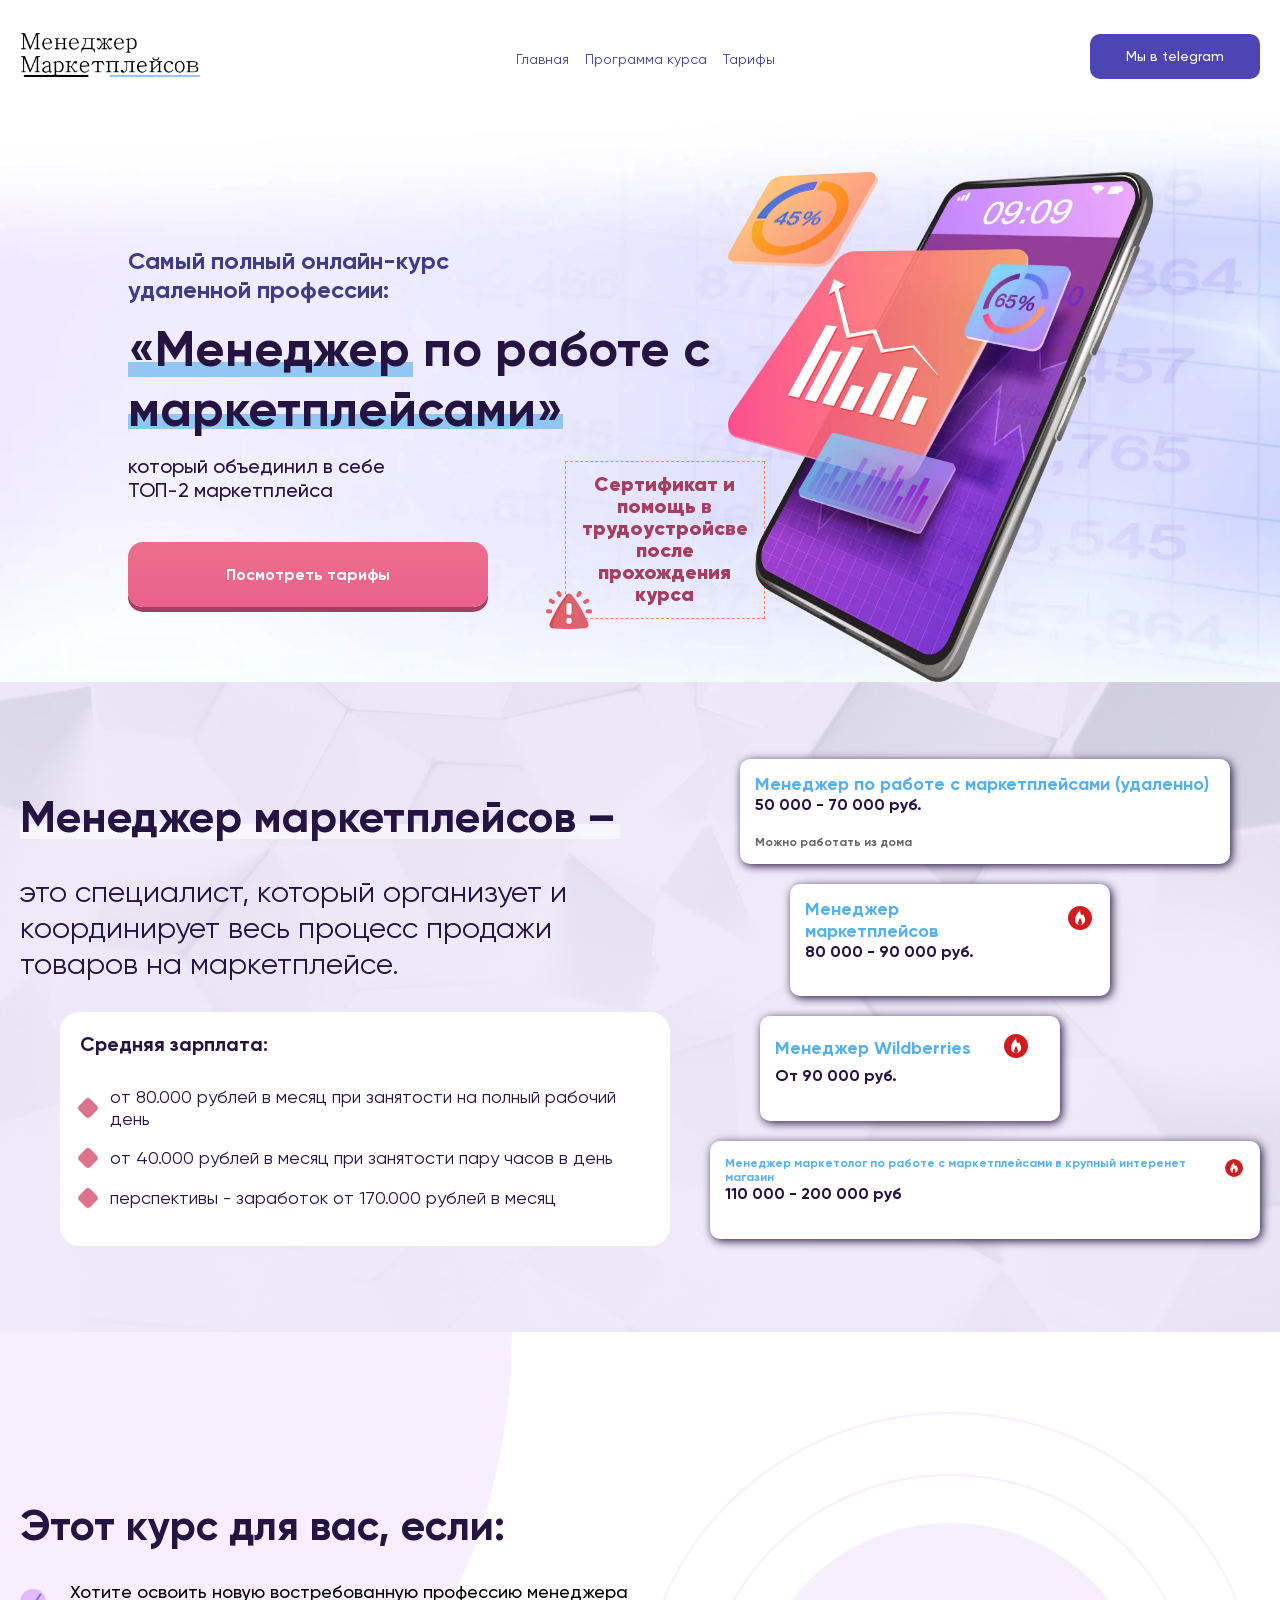
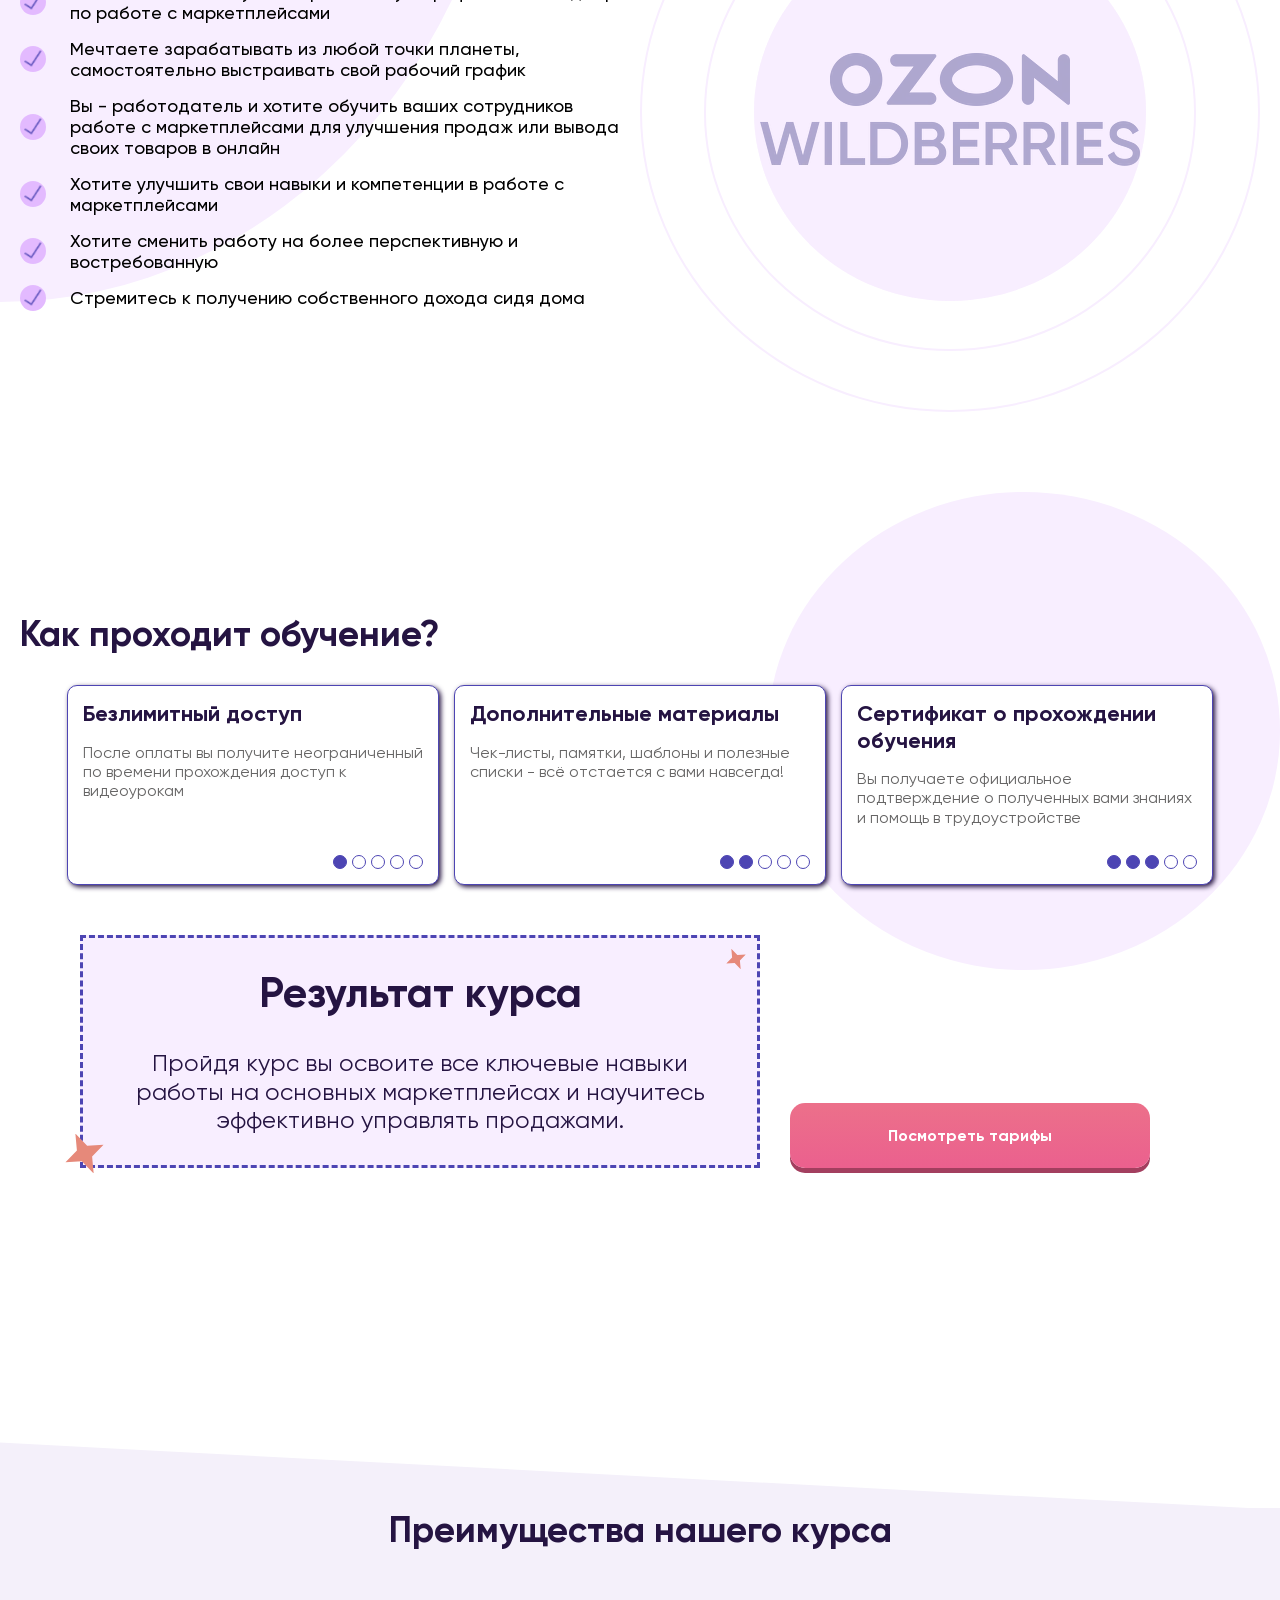
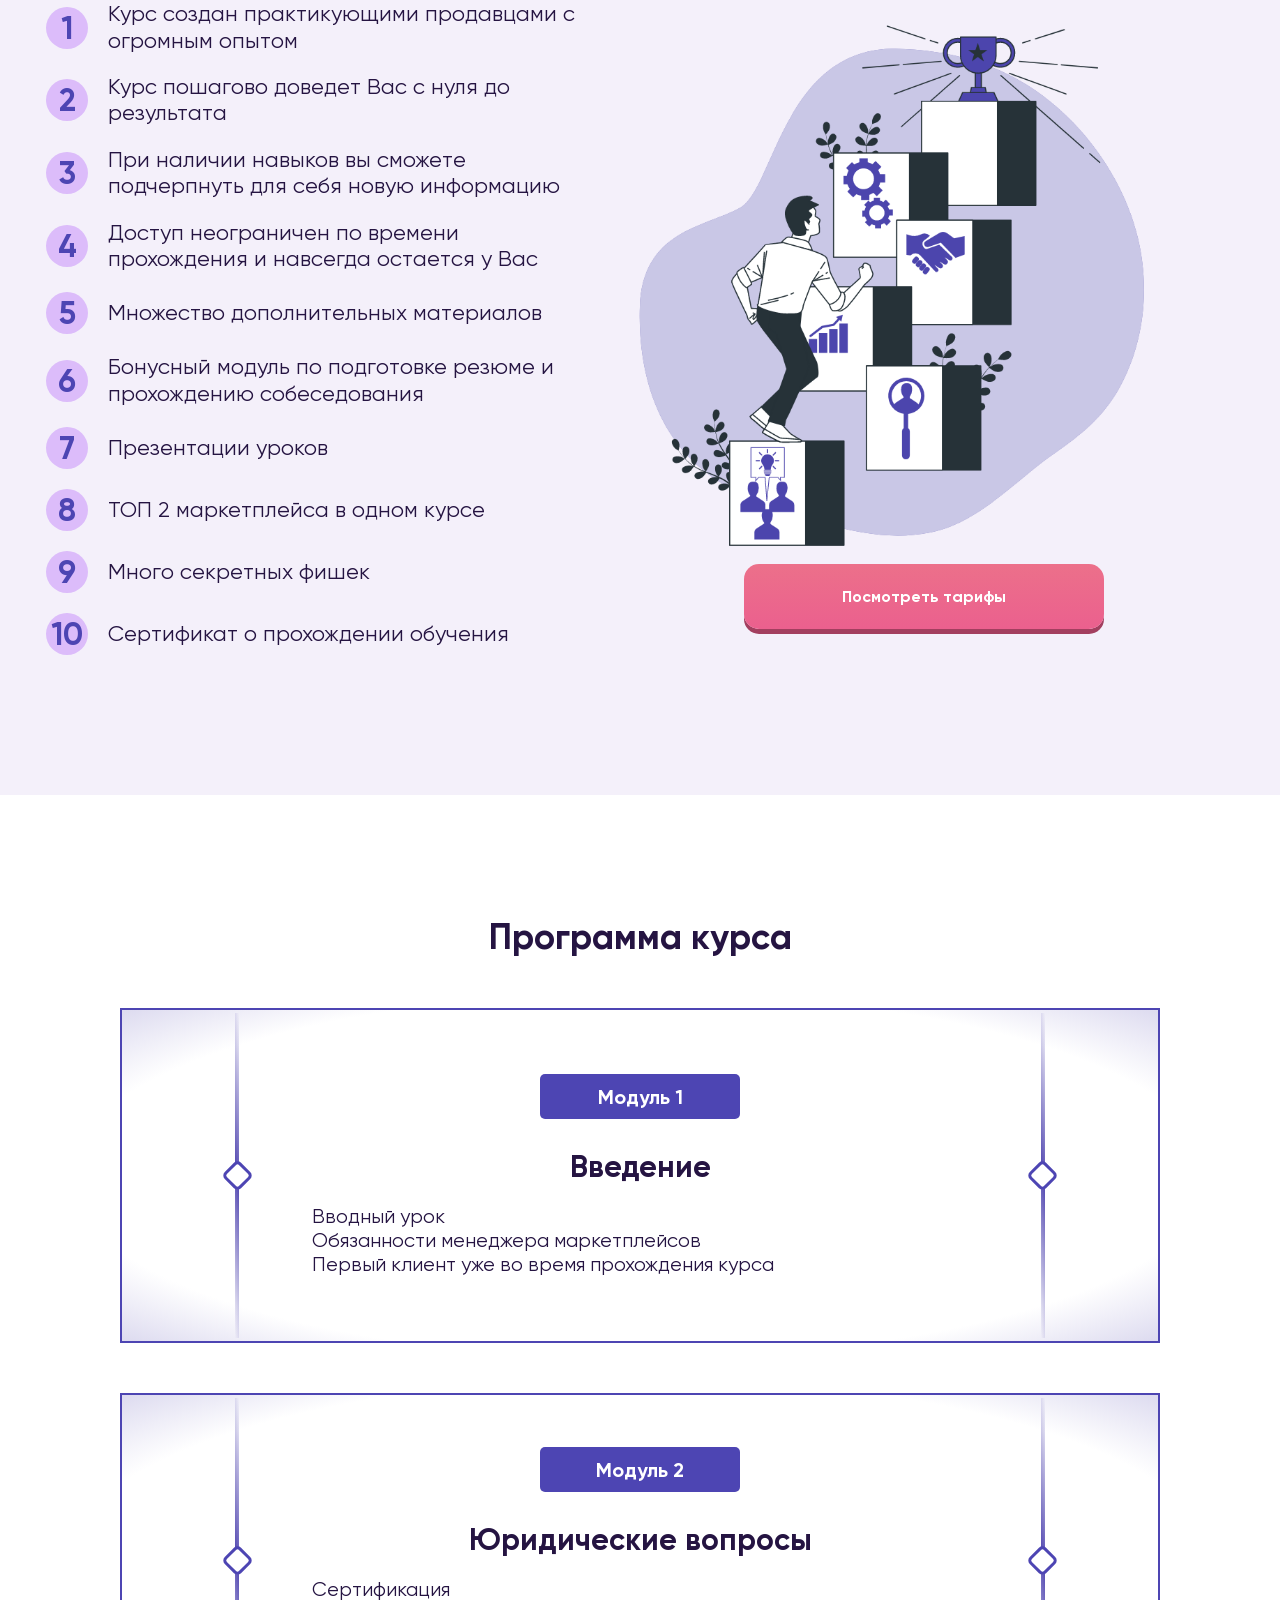
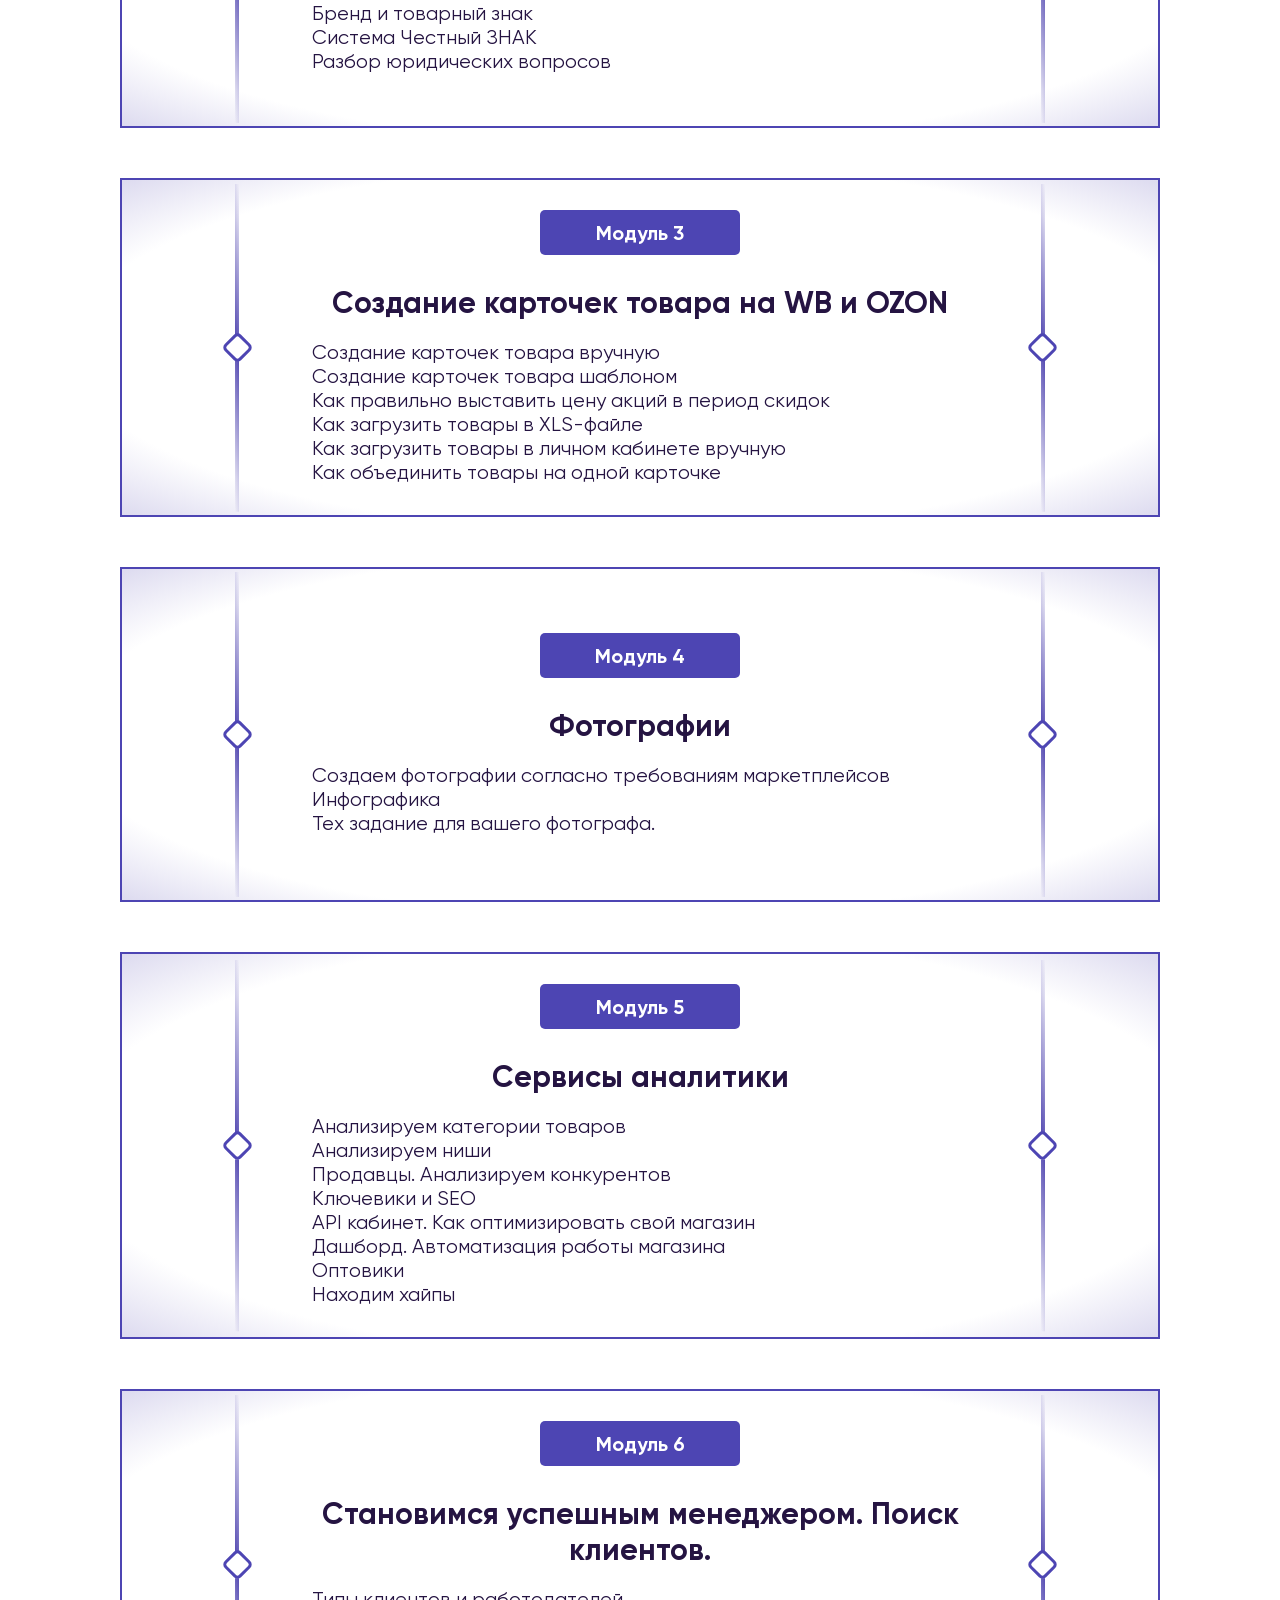
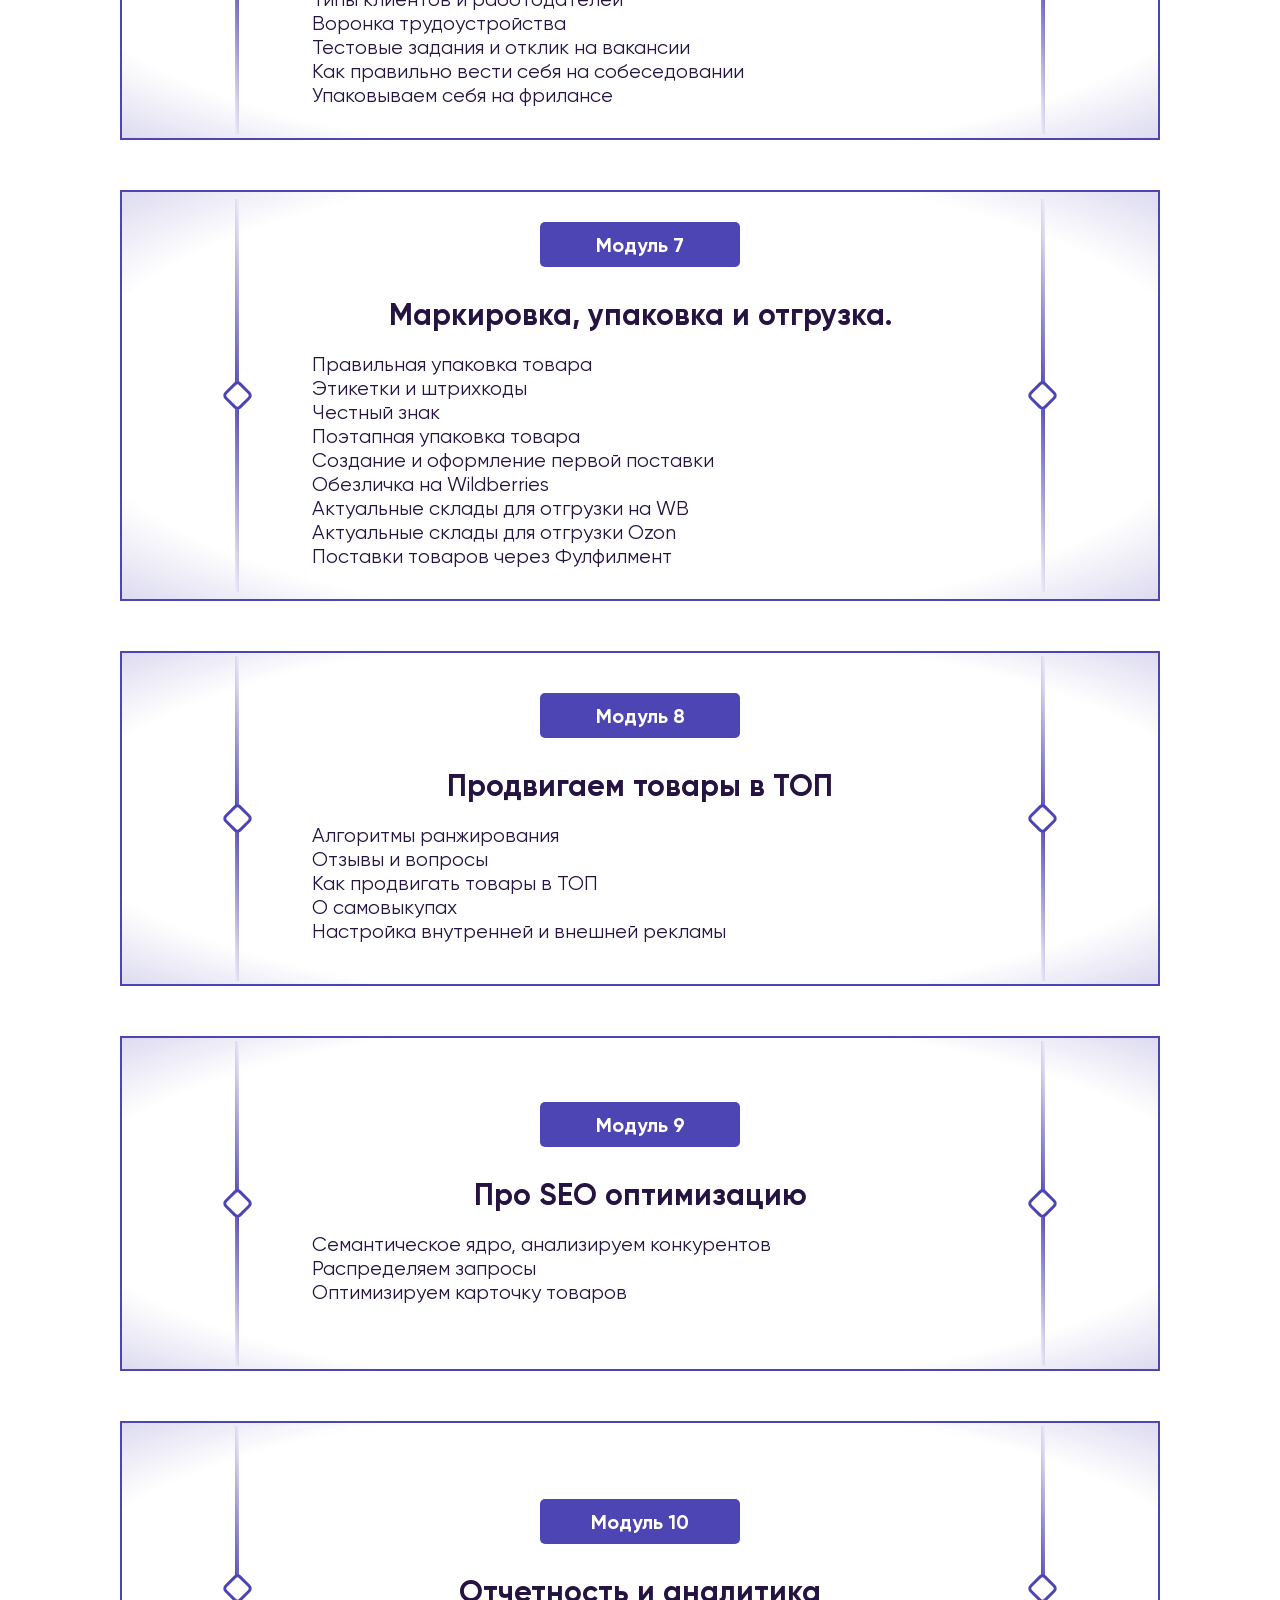
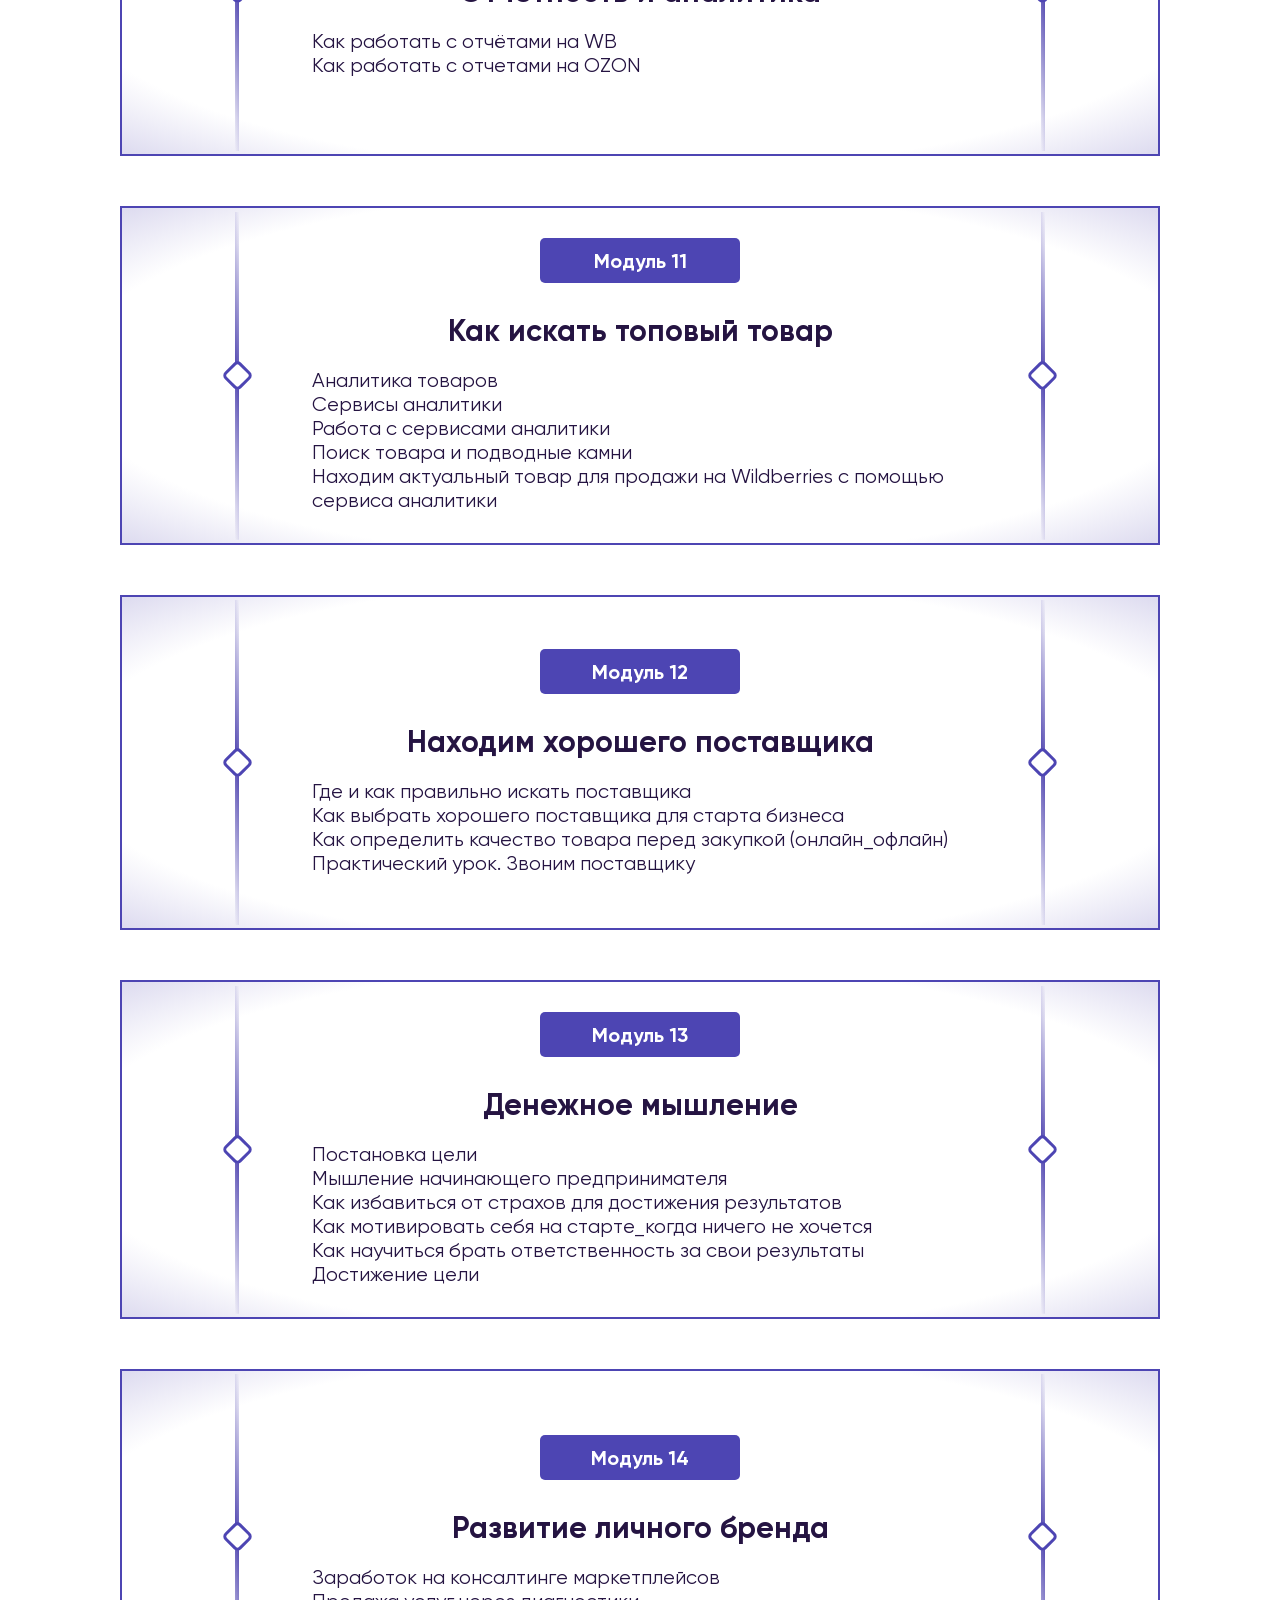
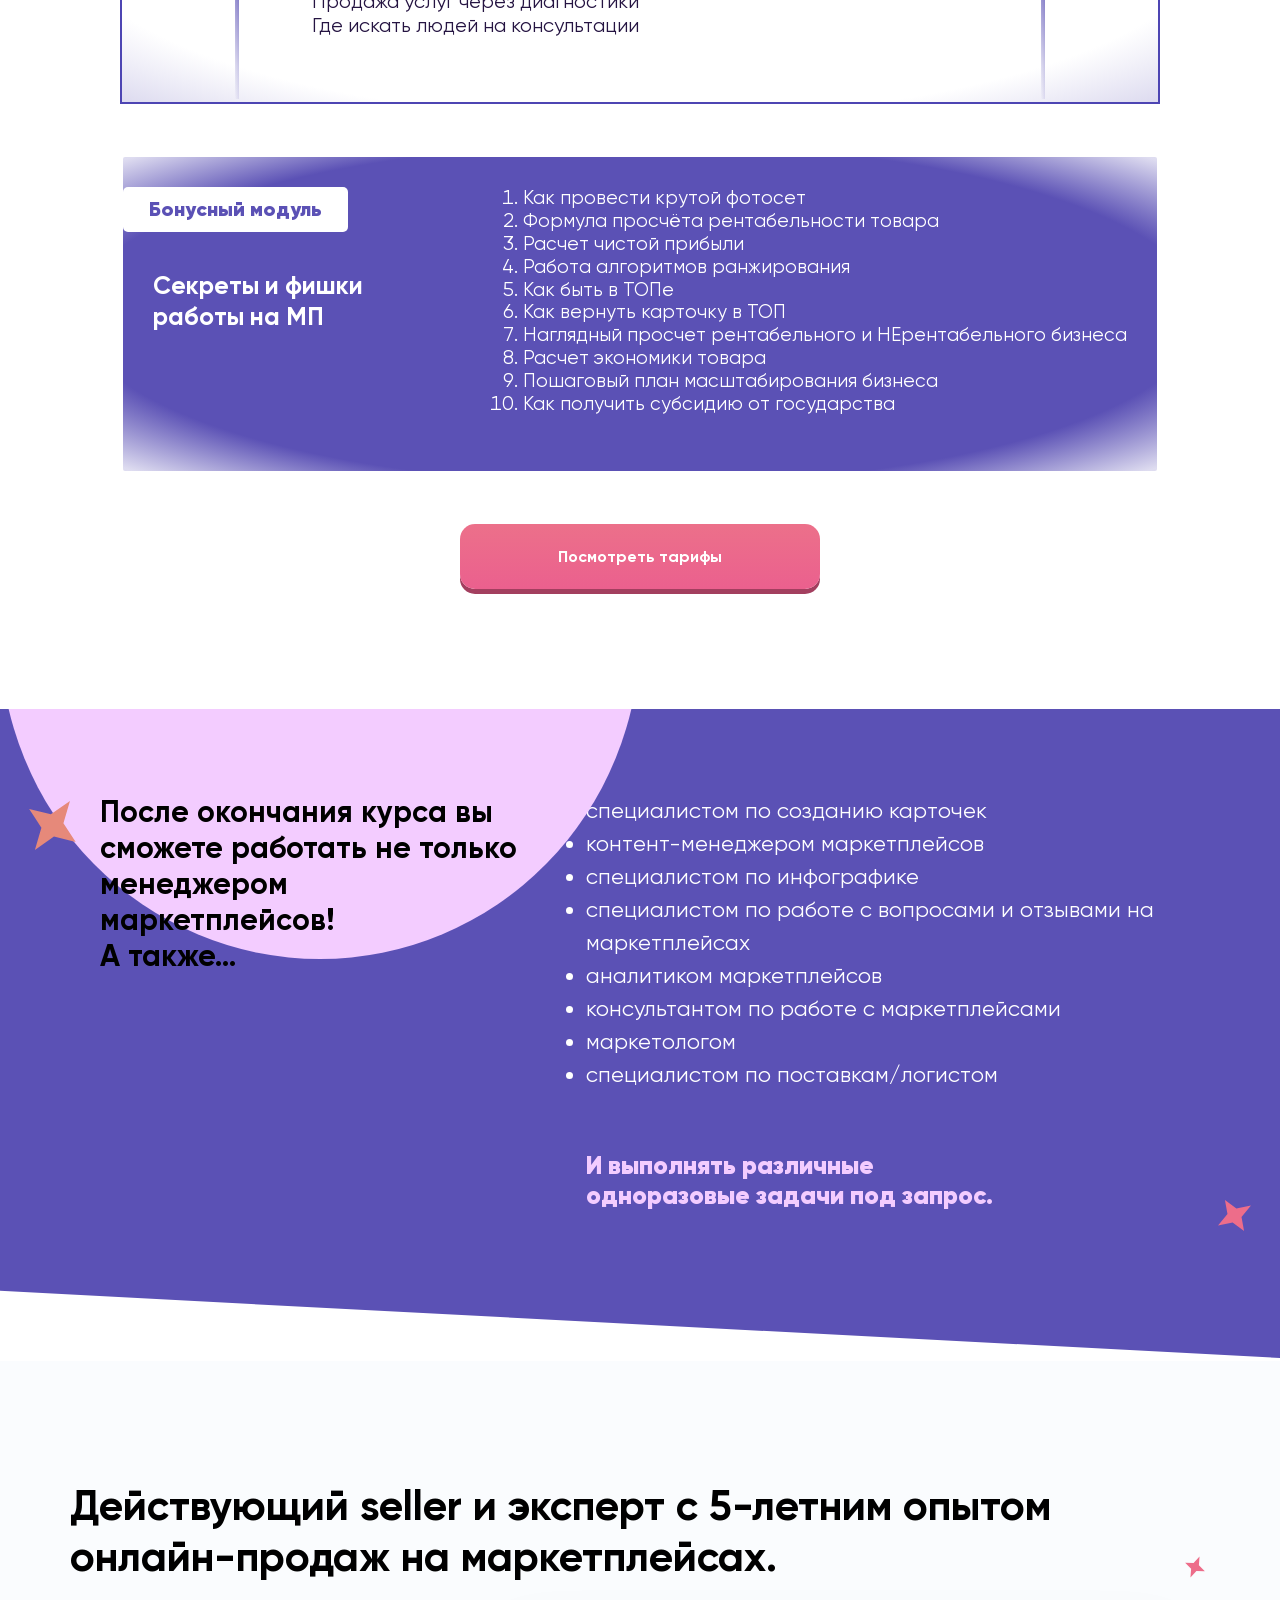
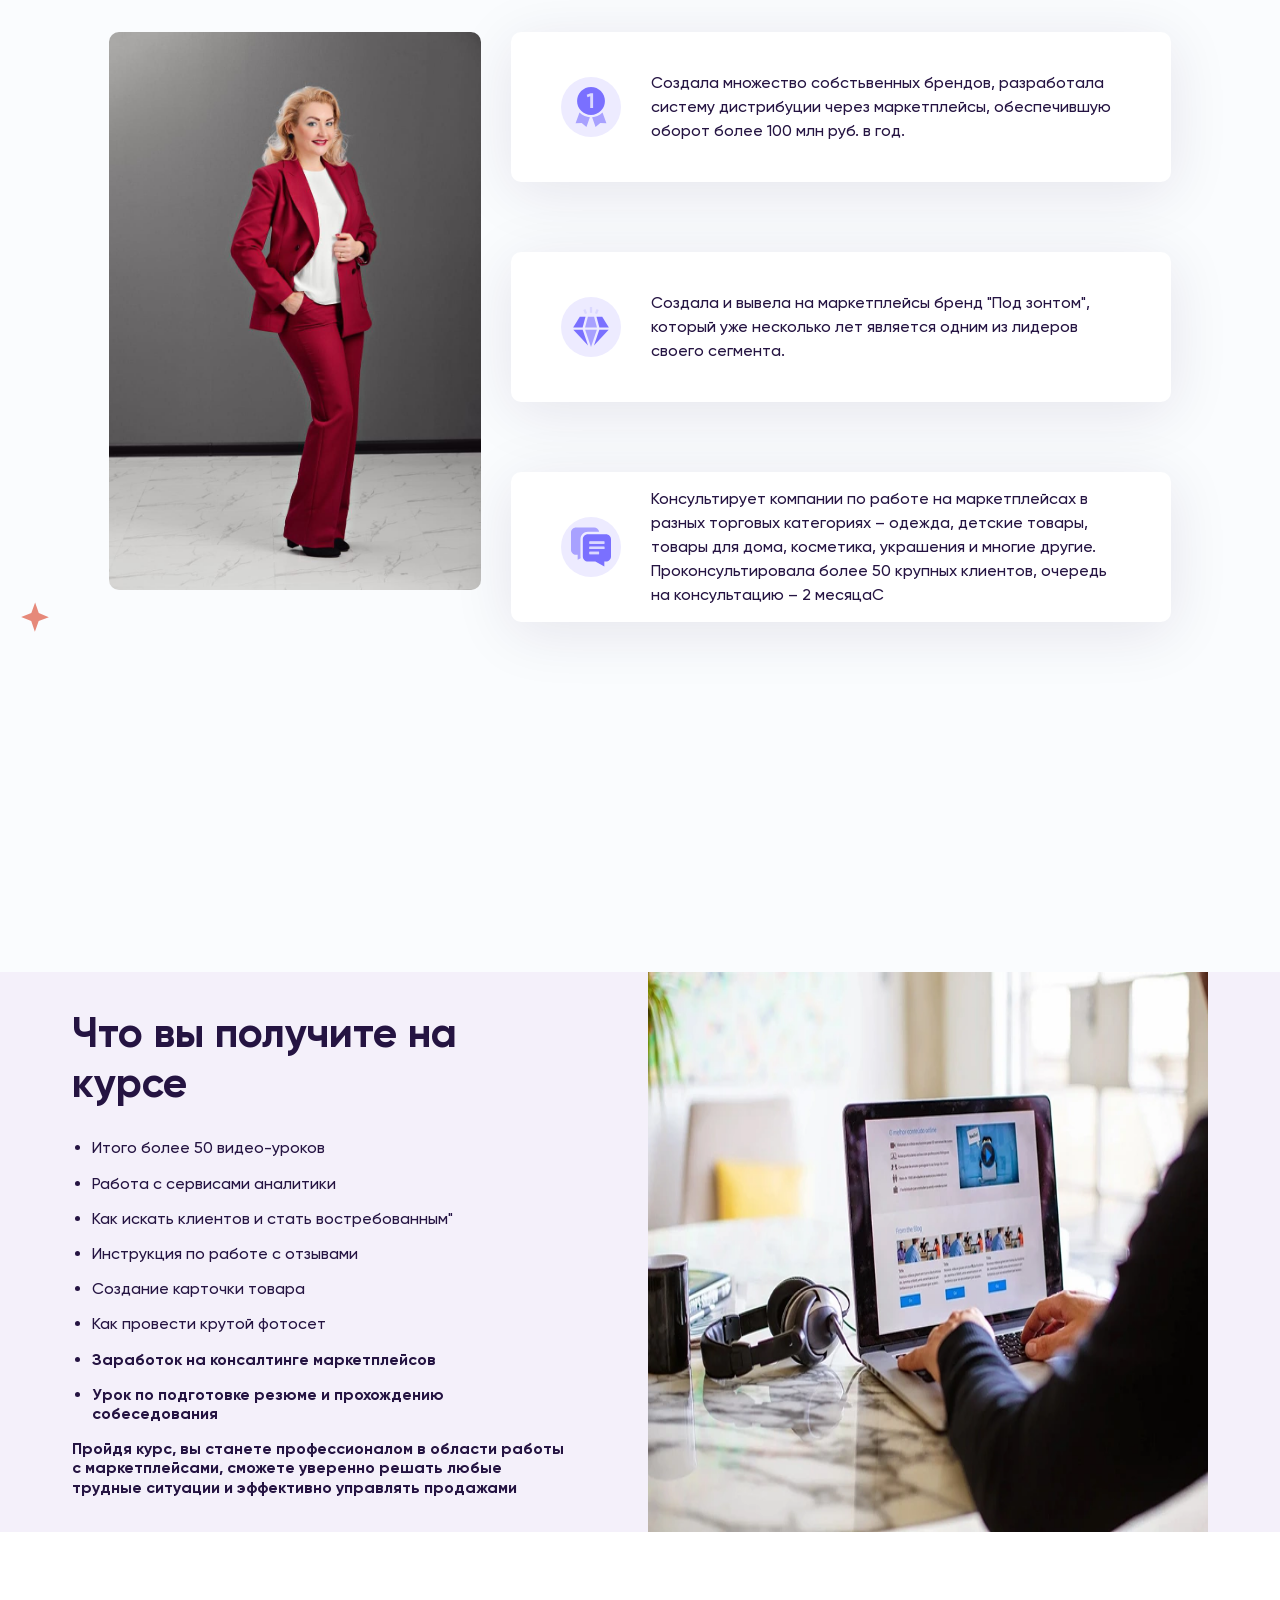
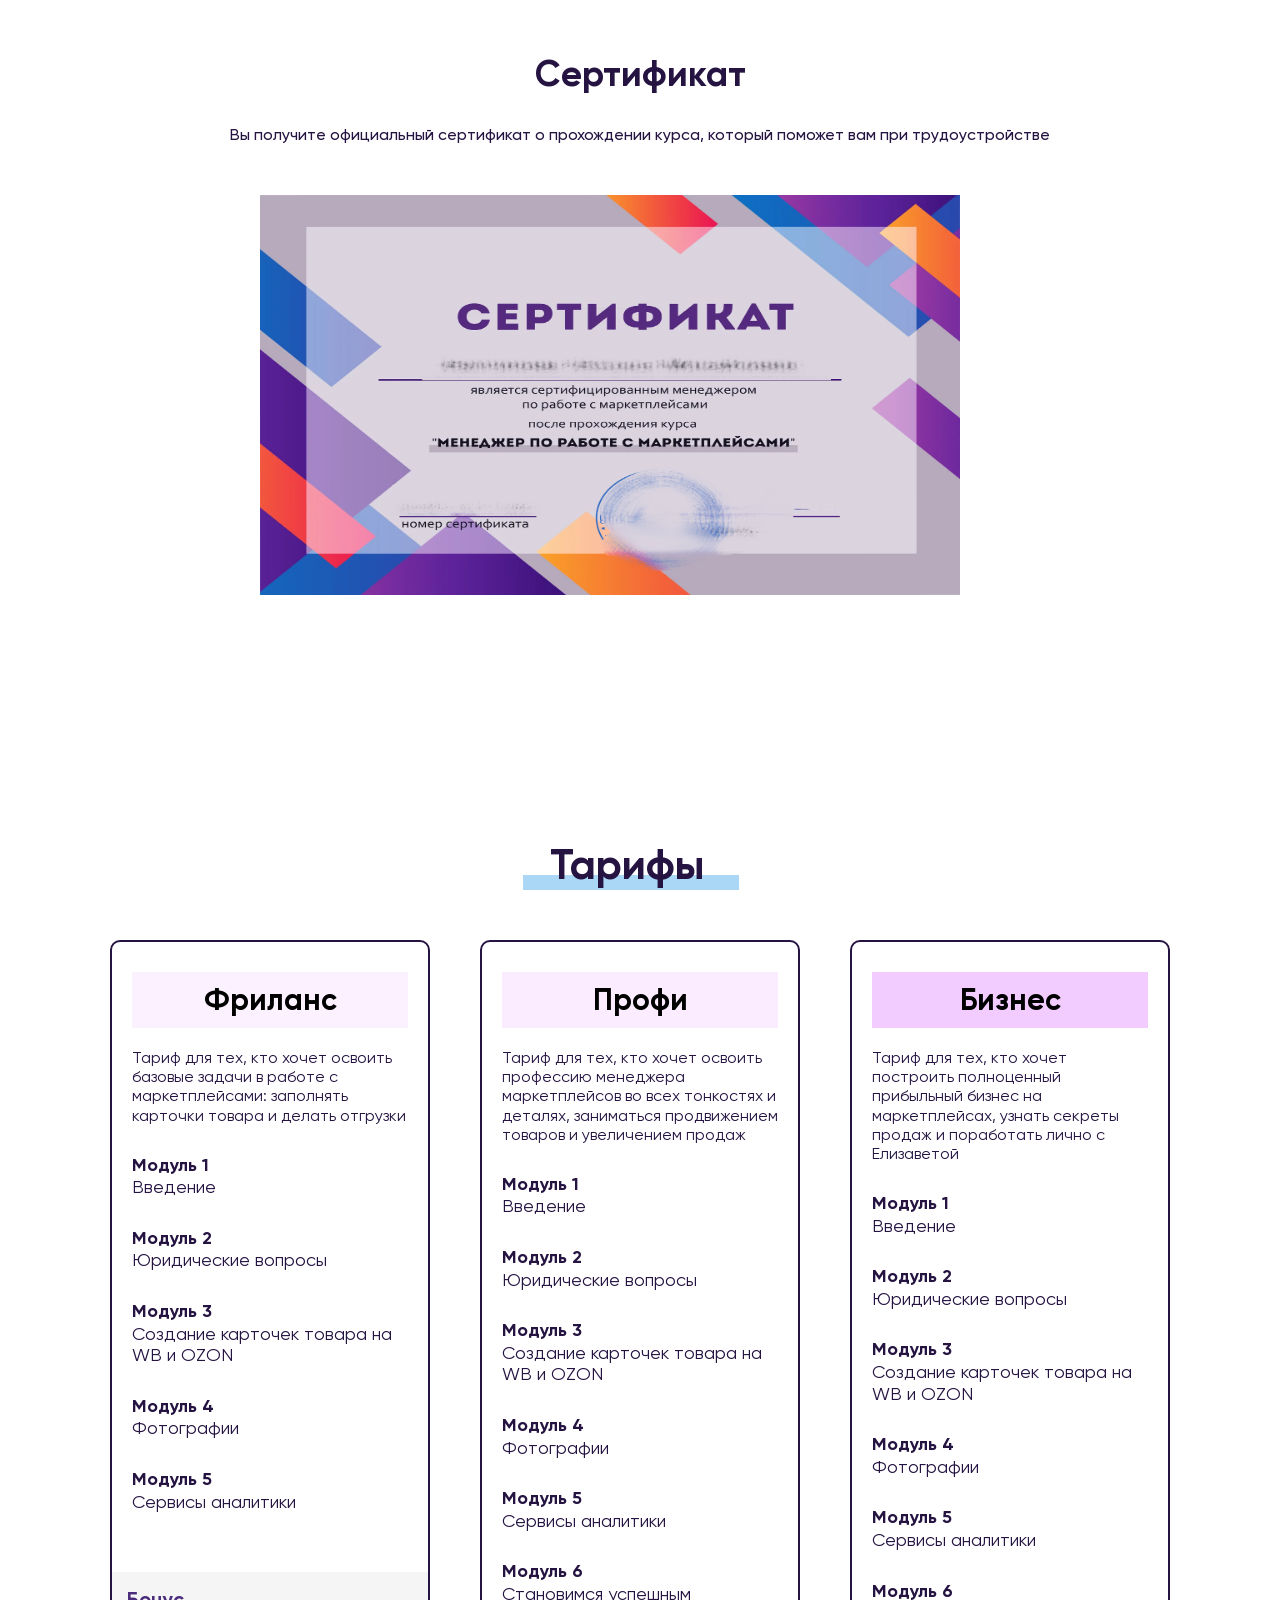
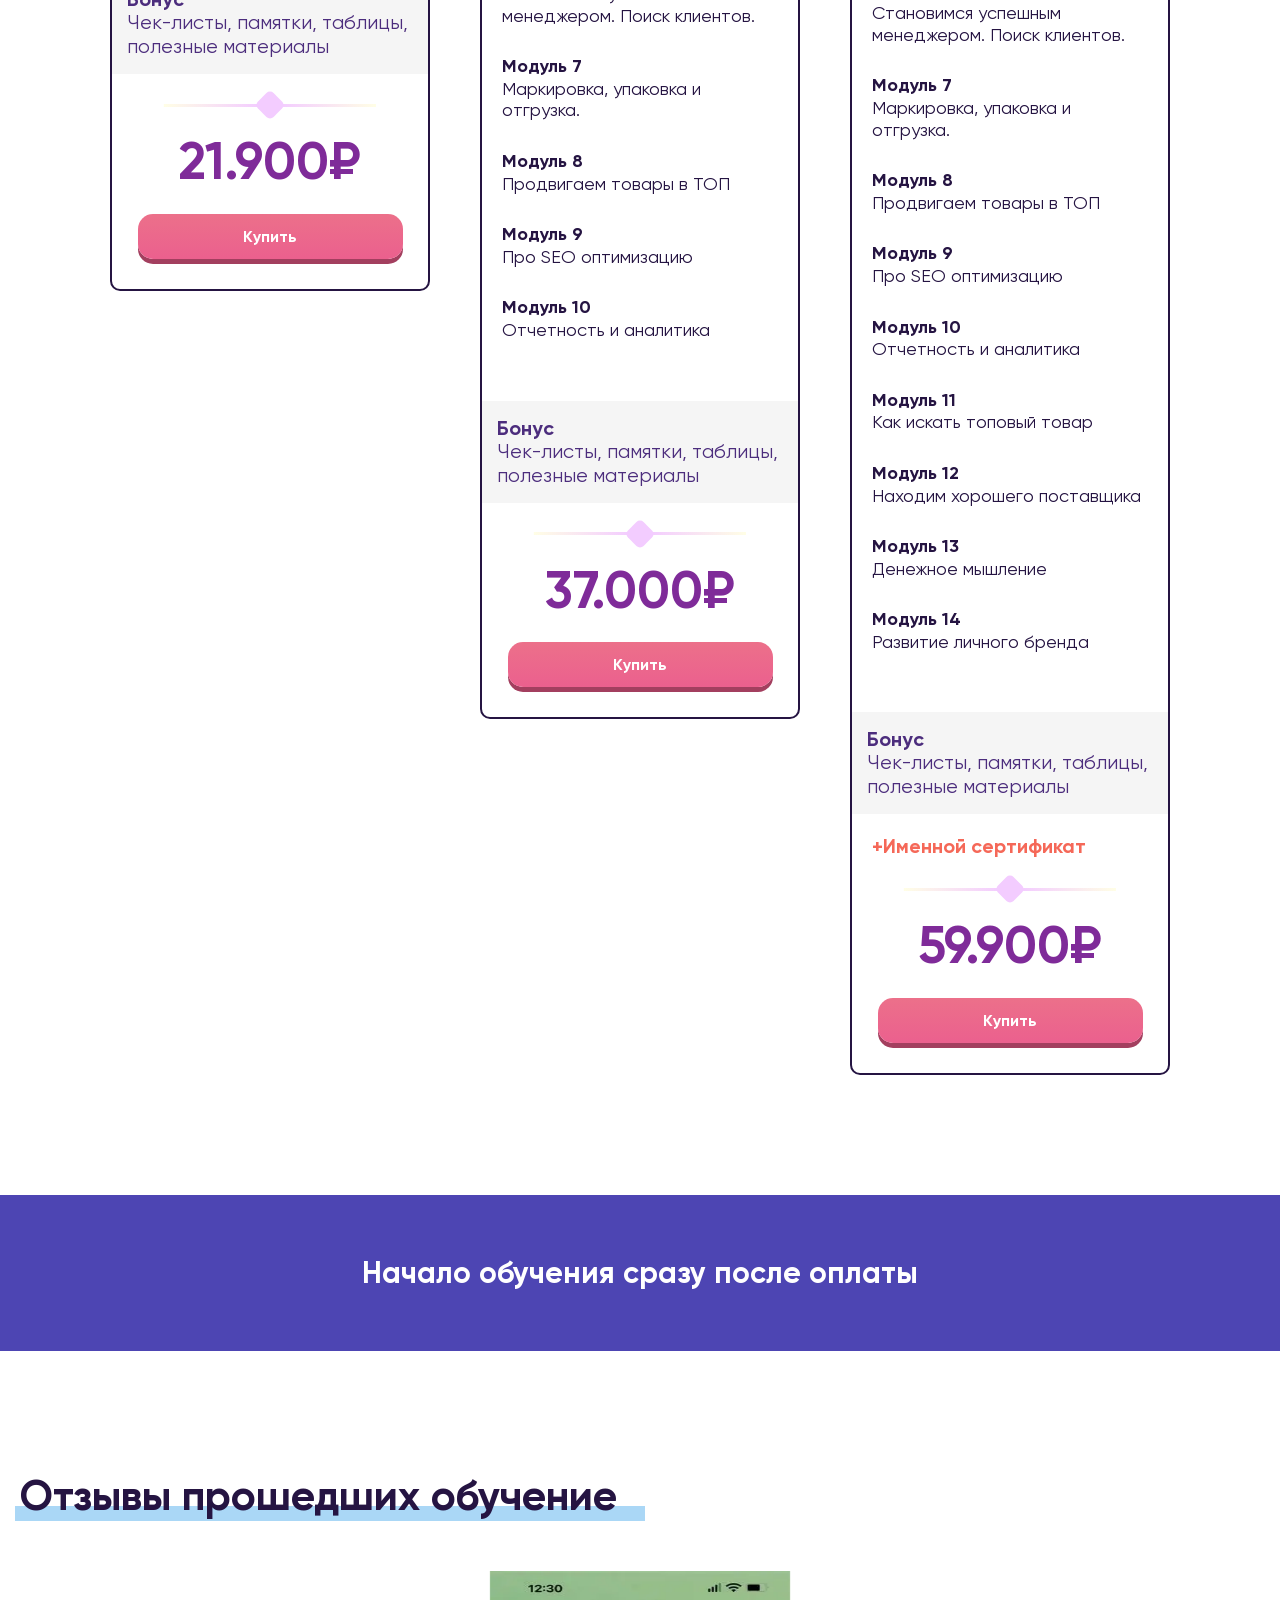
==== commit d3b43f77: "gdfg" ====
--- a/index.html
+++ b/index.html
@@ -34,19 +34,12 @@
             <div class="mobile__menu">
                 <nav class="mobile__menu-box">
                     <ul>
-                        <li><a href="#">Главная</a></li>
-                        <li><a href="#">Программа курса</a></li>
-                        <li><a href="#">Тарифы</a></li>
-                        <li><a href="#">Контакты</a></li>
-                        </ul>
+                        <li><a href="index.html">Главная</a></li>
+                        <li><a href="#programms">Программа курса</a></li>
+                        <li><a href="#rate">Тарифы</a></li>
+                    </ul>
                     <div class="mobile__menu-social">
-                        <a href="#" class="mobile__menu-social--link">
-                            <img src="assets/icons/Facebook.svg" alt="Связаться с нами в facebook" width="24" height="24">
-                        </a>
-                        <a href="#" class="mobile__menu-social--link">
-                           <img src="assets/icons/Instagram.svg" alt="Связаться с нами в Instagram" width="24" height="24">
-                        </a>
-                        <a href="#" class="mobile__menu-social--link">
+                        <a href="https://t.me/sellercours" target="_blank" class="mobile__menu-social--link">
                             <img src="assets/icons/Telegram.svg" alt="Связаться с нами в Telegram" width="24" height="24">
                         </a>
                     </div>
@@ -185,7 +178,7 @@
                             <!-- 1 -->
                             <div class="tutor__item">
                                 <h3 class="tutor__item-title">Безлимитный доступ</h3>
-                                <h3 class="tutor__item-descr">После оплаты вы получите неограниченный по времени доступ к видеоурокам</h3>
+                                <h3 class="tutor__item-descr">После оплаты вы получите неограниченный по времени прохождения доступ к видеоурокам</h3>
                                 <div class="tutor__item-bottom">
                                     <div class="tutor__item-cyrcle tutor__item-cyrcle--bg"></div>
                                     <div class="tutor__item-cyrcle"></div>
@@ -209,7 +202,7 @@
                             <!-- 3 -->
                             <div class="tutor__item">
                                 <h3 class="tutor__item-title">Сертификат о прохождении обучения</h3>
-                                <h3 class="tutor__item-descr">Вы ролучаете официальное подтверждение о полученных вами знаниях и посощь в трудоустройстве</h3>
+                                <h3 class="tutor__item-descr">Вы получаете официальное подтверждение о полученных вами знаниях и помощь в трудоустройстве</h3>
                                 <div class="tutor__item-bottom">
                                     <div class="tutor__item-cyrcle tutor__item-cyrcle--bg"></div>
                                     <div class="tutor__item-cyrcle tutor__item-cyrcle--bg"></div>
@@ -225,7 +218,7 @@
                                 <h4 class="tutor__lide-info--title">Результат курса</h4>
                                 <p class="tutor__lide-info--descr">Пройдя курс вы освоите все ключевые навыки работы на основных маркетплейсах и научитесь эффективно управлять продажами.</p>
                             </div>
-                            <a href="#" class="tutor__lide-btn">Посмотреть тарифы</a>
+                            <a href="#rate" class="tutor__lide-btn">Посмотреть тарифы</a>
                         </div>
                     </div>
                 </div>
@@ -291,9 +284,8 @@
                             <div class="advantages__img">
                                 <img src="assets/img/Success_factors.gif" alt="Преимущества нашего курса" width="639" height="639" loading="lazy">
                             </div>
-                            <a href="#" class="advantages__btn btn">Посмотреть тарифы</a>
-                        </div>
-                        
+                            <a href="#rate" class="advantages__btn btn">Посмотреть тарифы</a>
+                        </div>                        
                     </div>
                 </div>
             </section>
@@ -313,7 +305,8 @@
                             <div class="programms__moduls-item--box">
                                 <h3 class="programms__moduls-item--head">Модуль 1</h3>
                                 <h3 class="programms__moduls-item--title">Введение</h3>
-                                <h3 class="programms__moduls-item--subtitle">Два видео-урока</h3>
+                                <!-- <h3 class="programms__moduls-item--subtitle">Два видео-урока</h3> -->
+                                <p class="programms__moduls-item--descr">Вводный урок</p>
                                 <p class="programms__moduls-item--descr">Обязанности менеджера маркетплейсов</p>
                                 <p class="programms__moduls-item--descr">Первый клиент уже во время прохождения курса</p>
                             </div>   
@@ -336,7 +329,7 @@
                             <div class="programms__moduls-item--box">
                                 <h3 class="programms__moduls-item--head">Модуль 2</h3>
                                 <h3 class="programms__moduls-item--title">Юридические вопросы</h3>
-                                <h3 class="programms__moduls-item--subtitle">Четыре видео-урока</h3>
+                                <!-- <h3 class="programms__moduls-item--subtitle">Четыре видео-урока</h3> -->
                                 <p class="programms__moduls-item--descr">Сертификация</p>
                                 <p class="programms__moduls-item--descr">Бренд и товарный знак</p>
                                 <p class="programms__moduls-item--descr">Система Честный ЗНАК</p>
@@ -360,33 +353,8 @@
                             <!-- Контент -->
                             <div class="programms__moduls-item--box">
                                 <h3 class="programms__moduls-item--head">Модуль 3</h3>
-                                <h3 class="programms__moduls-item--title">Знакомство с WB и OZON</h3>
-                                <h3 class="programms__moduls-item--subtitle">Четыре видео-урока</h3>
-                                <p class="programms__moduls-item--descr">Регистрация на WB</p>
-                                <p class="programms__moduls-item--descr">Обзор личного кабинета WB</p>
-                                <p class="programms__moduls-item--descr">Регистрация на OZON</p>
-                                <p class="programms__moduls-item--descr">Обзор личного кабинета OZON</p>
-                            </div>   
-                             <!-- Декор справа -->
-                            <div class="programms__moduls-item-decors--right">
-                                <div class="programms__moduls-item--decor"></div>
-                                <div class="programms__moduls-item--decor-romb"></div>
-                                <div class="programms__moduls-item--decor-2"></div>
-                            </div>
-                        </div>
-                        <!-- 4 -->
-                        <div class="programms__moduls-item">
-                            <!-- Декор слева -->
-                            <div class="programms__moduls-item-decors-left">
-                                <div class="programms__moduls-item--decor"></div>
-                                <div class="programms__moduls-item--decor-romb"></div>
-                                <div class="programms__moduls-item--decor-2"></div>
-                            </div>
-                            <!-- Контент -->
-                            <div class="programms__moduls-item--box">
-                                <h3 class="programms__moduls-item--head">Модуль 4</h3>
                                 <h3 class="programms__moduls-item--title">Создание карточек товара на WB и OZON</h3>
-                                <h3 class="programms__moduls-item--subtitle">Шесть видео-уроков</h3>
+                                <!-- <h3 class="programms__moduls-item--subtitle">Шесть видео-уроков</h3> -->
                                 <p class="programms__moduls-item--descr">Создание карточек товара вручную</p>
                                 <p class="programms__moduls-item--descr">Создание карточек товара шаблоном</p>
                                 <p class="programms__moduls-item--descr">Как правильно выставить цену акций в период скидок</p>
@@ -401,19 +369,19 @@
                                 <div class="programms__moduls-item--decor-2"></div>
                             </div>
                         </div>
-                        <!-- 5 -->
-                        <div class="programms__moduls-item">
-                            <!-- Декор слева -->
-                            <div class="programms__moduls-item-decors-left">
-                                <div class="programms__moduls-item--decor"></div>
-                                <div class="programms__moduls-item--decor-romb"></div>
-                                <div class="programms__moduls-item--decor-2"></div>
-                            </div>
-                            <!-- Контент -->
-                            <div class="programms__moduls-item--box">
-                                <h3 class="programms__moduls-item--head">Модуль 5</h3>
+                        <!-- 4 -->
+                        <div class="programms__moduls-item">
+                            <!-- Декор слева -->
+                            <div class="programms__moduls-item-decors-left">
+                                <div class="programms__moduls-item--decor"></div>
+                                <div class="programms__moduls-item--decor-romb"></div>
+                                <div class="programms__moduls-item--decor-2"></div>
+                            </div>
+                            <!-- Контент -->
+                            <div class="programms__moduls-item--box">
+                                <h3 class="programms__moduls-item--head">Модуль 4</h3>
                                 <h3 class="programms__moduls-item--title">Фотографии</h3>
-                                <h3 class="programms__moduls-item--subtitle">Три видео-урока</h3>
+                                <!-- <h3 class="programms__moduls-item--subtitle">Три видео-урока</h3> -->
                                 <p class="programms__moduls-item--descr">Создаем фотографии согласно требованиям маркетплейсов</p>
                                 <p class="programms__moduls-item--descr">Инфографика</p>
                                 <p class="programms__moduls-item--descr">Тех задание для вашего фотографа.</p>
@@ -425,19 +393,19 @@
                                 <div class="programms__moduls-item--decor-2"></div>
                             </div>
                         </div>
-                        <!-- 6 -->
-                        <div class="programms__moduls-item">
-                            <!-- Декор слева -->
-                            <div class="programms__moduls-item-decors-left">
-                                <div class="programms__moduls-item--decor"></div>
-                                <div class="programms__moduls-item--decor-romb"></div>
-                                <div class="programms__moduls-item--decor-2"></div>
-                            </div>
-                            <!-- Контент -->
-                            <div class="programms__moduls-item--box">
-                                <h3 class="programms__moduls-item--head">Модуль 6</h3>
+                        <!-- 5 -->
+                        <div class="programms__moduls-item">
+                            <!-- Декор слева -->
+                            <div class="programms__moduls-item-decors-left">
+                                <div class="programms__moduls-item--decor"></div>
+                                <div class="programms__moduls-item--decor-romb"></div>
+                                <div class="programms__moduls-item--decor-2"></div>
+                            </div>
+                            <!-- Контент -->
+                            <div class="programms__moduls-item--box">
+                                <h3 class="programms__moduls-item--head">Модуль 5</h3>
                                 <h3 class="programms__moduls-item--title">Сервисы аналитики</h3>
-                                <h3 class="programms__moduls-item--subtitle">Восемь видео-уроков</h3>
+                                <!-- <h3 class="programms__moduls-item--subtitle">Восемь видео-уроков</h3> -->
                                 <p class="programms__moduls-item--descr">Анализируем категории товаров</p>
                                 <p class="programms__moduls-item--descr">Анализируем ниши</p>
                                 <p class="programms__moduls-item--descr">Продавцы. Анализируем конкурентов</p>
@@ -455,19 +423,19 @@
                                 <div class="programms__moduls-item--decor-2"></div>
                             </div>
                         </div>
-                        <!-- 7 -->
-                        <div class="programms__moduls-item">
-                            <!-- Декор слева -->
-                            <div class="programms__moduls-item-decors-left">
-                                <div class="programms__moduls-item--decor"></div>
-                                <div class="programms__moduls-item--decor-romb"></div>
-                                <div class="programms__moduls-item--decor-2"></div>
-                            </div>
-                            <!-- Контент -->
-                            <div class="programms__moduls-item--box">
-                                <h3 class="programms__moduls-item--head">Модуль 7</h3>
+                        <!-- 6 -->
+                        <div class="programms__moduls-item">
+                            <!-- Декор слева -->
+                            <div class="programms__moduls-item-decors-left">
+                                <div class="programms__moduls-item--decor"></div>
+                                <div class="programms__moduls-item--decor-romb"></div>
+                                <div class="programms__moduls-item--decor-2"></div>
+                            </div>
+                            <!-- Контент -->
+                            <div class="programms__moduls-item--box">
+                                <h3 class="programms__moduls-item--head">Модуль 6</h3>
                                 <h3 class="programms__moduls-item--title">Становимся успешным менеджером. Поиск клиентов.</h3>
-                                <h3 class="programms__moduls-item--subtitle">Пять видео-уроков</h3>
+                                <!-- <h3 class="programms__moduls-item--subtitle">Пять видео-уроков</h3> -->
                                 <p class="programms__moduls-item--descr">Типы клиентов и работодателей</p>
                                 <p class="programms__moduls-item--descr">Воронка трудоустройства</p>
                                 <p class="programms__moduls-item--descr">Тестовые задания и отклик на вакансии</p>
@@ -481,19 +449,19 @@
                                 <div class="programms__moduls-item--decor-2"></div>
                             </div>
                         </div>
-                        <!-- 8 -->
-                        <div class="programms__moduls-item">
-                            <!-- Декор слева -->
-                            <div class="programms__moduls-item-decors-left">
-                                <div class="programms__moduls-item--decor"></div>
-                                <div class="programms__moduls-item--decor-romb"></div>
-                                <div class="programms__moduls-item--decor-2"></div>
-                            </div>
-                            <!-- Контент -->
-                            <div class="programms__moduls-item--box">
-                                <h3 class="programms__moduls-item--head">Модуль 8</h3>
+                        <!-- 7 -->
+                        <div class="programms__moduls-item">
+                            <!-- Декор слева -->
+                            <div class="programms__moduls-item-decors-left">
+                                <div class="programms__moduls-item--decor"></div>
+                                <div class="programms__moduls-item--decor-romb"></div>
+                                <div class="programms__moduls-item--decor-2"></div>
+                            </div>
+                            <!-- Контент -->
+                            <div class="programms__moduls-item--box">
+                                <h3 class="programms__moduls-item--head">Модуль 7</h3>
                                 <h3 class="programms__moduls-item--title">Маркировка, упаковка и отгрузка.</h3>
-                                <h3 class="programms__moduls-item--subtitle">Девять видео-уроков</h3>
+                                <!-- <h3 class="programms__moduls-item--subtitle">Девять видео-уроков</h3> -->
 
                                 <p class="programms__moduls-item--descr">Правильная упаковка товара</p>
                                 <p class="programms__moduls-item--descr">Этикетки и штрихкоды</p>
@@ -512,19 +480,19 @@
                                 <div class="programms__moduls-item--decor-2"></div>
                             </div>
                         </div>
-                        <!-- 9 -->
-                        <div class="programms__moduls-item">
-                            <!-- Декор слева -->
-                            <div class="programms__moduls-item-decors-left">
-                                <div class="programms__moduls-item--decor"></div>
-                                <div class="programms__moduls-item--decor-romb"></div>
-                                <div class="programms__moduls-item--decor-2"></div>
-                            </div>
-                            <!-- Контент -->
-                            <div class="programms__moduls-item--box">
-                                <h3 class="programms__moduls-item--head">Модуль 9</h3>
+                        <!-- 8 -->
+                        <div class="programms__moduls-item">
+                            <!-- Декор слева -->
+                            <div class="programms__moduls-item-decors-left">
+                                <div class="programms__moduls-item--decor"></div>
+                                <div class="programms__moduls-item--decor-romb"></div>
+                                <div class="programms__moduls-item--decor-2"></div>
+                            </div>
+                            <!-- Контент -->
+                            <div class="programms__moduls-item--box">
+                                <h3 class="programms__moduls-item--head">Модуль 8</h3>
                                 <h3 class="programms__moduls-item--title">Продвигаем товары в ТОП</h3>
-                                <h3 class="programms__moduls-item--subtitle">Пять видео-уроков</h3>
+                                <!-- <h3 class="programms__moduls-item--subtitle">Пять видео-уроков</h3> -->
                                 <p class="programms__moduls-item--descr">Алгоритмы ранжирования</p>
                                 <p class="programms__moduls-item--descr">Отзывы и вопросы</p>
                                 <p class="programms__moduls-item--descr">Как продвигать товары в ТОП</p>
@@ -538,19 +506,19 @@
                                 <div class="programms__moduls-item--decor-2"></div>
                             </div>
                         </div>
-                        <!-- 10 -->
-                        <div class="programms__moduls-item">
-                            <!-- Декор слева -->
-                            <div class="programms__moduls-item-decors-left">
-                                <div class="programms__moduls-item--decor"></div>
-                                <div class="programms__moduls-item--decor-romb"></div>
-                                <div class="programms__moduls-item--decor-2"></div>
-                            </div>
-                            <!-- Контент -->
-                            <div class="programms__moduls-item--box">
-                                <h3 class="programms__moduls-item--head">Модуль 10</h3>
+                        <!-- 9 -->
+                        <div class="programms__moduls-item">
+                            <!-- Декор слева -->
+                            <div class="programms__moduls-item-decors-left">
+                                <div class="programms__moduls-item--decor"></div>
+                                <div class="programms__moduls-item--decor-romb"></div>
+                                <div class="programms__moduls-item--decor-2"></div>
+                            </div>
+                            <!-- Контент -->
+                            <div class="programms__moduls-item--box">
+                                <h3 class="programms__moduls-item--head">Модуль 9</h3>
                                 <h3 class="programms__moduls-item--title">Про SEO оптимизацию</h3>
-                                <h3 class="programms__moduls-item--subtitle">Три видео-урока</h3>
+                                <!-- <h3 class="programms__moduls-item--subtitle">Три видео-урока</h3> -->
                                 <p class="programms__moduls-item--descr">Семантическое ядро, анализируем конкурентов</p>
                                 <p class="programms__moduls-item--descr">Распределяем запросы</p>
                                 <p class="programms__moduls-item--descr">Оптимизируем карточку товаров</p>
@@ -562,19 +530,19 @@
                                 <div class="programms__moduls-item--decor-2"></div>
                             </div>
                         </div>
-                        <!-- 11 -->
-                        <div class="programms__moduls-item">
-                            <!-- Декор слева -->
-                            <div class="programms__moduls-item-decors-left">
-                                <div class="programms__moduls-item--decor"></div>
-                                <div class="programms__moduls-item--decor-romb"></div>
-                                <div class="programms__moduls-item--decor-2"></div>
-                            </div>
-                            <!-- Контент -->
-                            <div class="programms__moduls-item--box">
-                                <h3 class="programms__moduls-item--head">Модуль 11</h3>
+                        <!-- 10 -->
+                        <div class="programms__moduls-item">
+                            <!-- Декор слева -->
+                            <div class="programms__moduls-item-decors-left">
+                                <div class="programms__moduls-item--decor"></div>
+                                <div class="programms__moduls-item--decor-romb"></div>
+                                <div class="programms__moduls-item--decor-2"></div>
+                            </div>
+                            <!-- Контент -->
+                            <div class="programms__moduls-item--box">
+                                <h3 class="programms__moduls-item--head">Модуль 10</h3>
                                 <h3 class="programms__moduls-item--title">Отчетность и аналитика</h3>
-                                <h3 class="programms__moduls-item--subtitle">Два видео-урока</h3>
+                                <!-- <h3 class="programms__moduls-item--subtitle">Два видео-урока</h3> -->
                                 <p class="programms__moduls-item--descr">Как работать с отчётами на WB</p>
                                 <p class="programms__moduls-item--descr">Как работать с отчетами на OZON</p>
                             </div>   
@@ -585,19 +553,19 @@
                                 <div class="programms__moduls-item--decor-2"></div>
                             </div>
                         </div>
-                        <!-- 12 -->
-                        <div class="programms__moduls-item">
-                            <!-- Декор слева -->
-                            <div class="programms__moduls-item-decors-left">
-                                <div class="programms__moduls-item--decor"></div>
-                                <div class="programms__moduls-item--decor-romb"></div>
-                                <div class="programms__moduls-item--decor-2"></div>
-                            </div>
-                            <!-- Контент -->
-                            <div class="programms__moduls-item--box">
-                                <h3 class="programms__moduls-item--head">Модуль 12</h3>
+                        <!-- 11 -->
+                        <div class="programms__moduls-item">
+                            <!-- Декор слева -->
+                            <div class="programms__moduls-item-decors-left">
+                                <div class="programms__moduls-item--decor"></div>
+                                <div class="programms__moduls-item--decor-romb"></div>
+                                <div class="programms__moduls-item--decor-2"></div>
+                            </div>
+                            <!-- Контент -->
+                            <div class="programms__moduls-item--box">
+                                <h3 class="programms__moduls-item--head">Модуль 11</h3>
                                 <h3 class="programms__moduls-item--title">Как искать топовый товар</h3>
-                                <h3 class="programms__moduls-item--subtitle">Пять видео-уроков</h3>
+                                <!-- <h3 class="programms__moduls-item--subtitle">Пять видео-уроков</h3> -->
 
                                 <p class="programms__moduls-item--descr">Аналитика товаров</p>
                                 <p class="programms__moduls-item--descr">Сервисы аналитики</p>
@@ -612,19 +580,19 @@
                                 <div class="programms__moduls-item--decor-2"></div>
                             </div>
                         </div>
-                        <!-- 13 -->
-                        <div class="programms__moduls-item">
-                            <!-- Декор слева -->
-                            <div class="programms__moduls-item-decors-left">
-                                <div class="programms__moduls-item--decor"></div>
-                                <div class="programms__moduls-item--decor-romb"></div>
-                                <div class="programms__moduls-item--decor-2"></div>
-                            </div>
-                            <!-- Контент -->
-                            <div class="programms__moduls-item--box">
-                                <h3 class="programms__moduls-item--head">Модуль 13</h3>
+                        <!-- 12 -->
+                        <div class="programms__moduls-item">
+                            <!-- Декор слева -->
+                            <div class="programms__moduls-item-decors-left">
+                                <div class="programms__moduls-item--decor"></div>
+                                <div class="programms__moduls-item--decor-romb"></div>
+                                <div class="programms__moduls-item--decor-2"></div>
+                            </div>
+                            <!-- Контент -->
+                            <div class="programms__moduls-item--box">
+                                <h3 class="programms__moduls-item--head">Модуль 12</h3>
                                 <h3 class="programms__moduls-item--title">Находим хорошего поставщика</h3>
-                                <h3 class="programms__moduls-item--subtitle">Четыре видео-урока</h3>
+                                <!-- <h3 class="programms__moduls-item--subtitle">Четыре видео-урока</h3> -->
 
                                 <p class="programms__moduls-item--descr">Где и как правильно искать поставщика</p>
                                 <p class="programms__moduls-item--descr">Как выбрать хорошего поставщика для старта бизнеса</p>
@@ -638,19 +606,19 @@
                                 <div class="programms__moduls-item--decor-2"></div>
                             </div>
                         </div>
-                        <!-- 14 -->
-                        <div class="programms__moduls-item">
-                            <!-- Декор слева -->
-                            <div class="programms__moduls-item-decors-left">
-                                <div class="programms__moduls-item--decor"></div>
-                                <div class="programms__moduls-item--decor-romb"></div>
-                                <div class="programms__moduls-item--decor-2"></div>
-                            </div>
-                            <!-- Контент -->
-                            <div class="programms__moduls-item--box">
-                                <h3 class="programms__moduls-item--head">Модуль 14</h3>
+                        <!-- 13 -->
+                        <div class="programms__moduls-item">
+                            <!-- Декор слева -->
+                            <div class="programms__moduls-item-decors-left">
+                                <div class="programms__moduls-item--decor"></div>
+                                <div class="programms__moduls-item--decor-romb"></div>
+                                <div class="programms__moduls-item--decor-2"></div>
+                            </div>
+                            <!-- Контент -->
+                            <div class="programms__moduls-item--box">
+                                <h3 class="programms__moduls-item--head">Модуль 13</h3>
                                 <h3 class="programms__moduls-item--title">Денежное мышление</h3>
-                                <h3 class="programms__moduls-item--subtitle">Шесть видео-уроков</h3>
+                                <!-- <h3 class="programms__moduls-item--subtitle">Шесть видео-уроков</h3> -->
 
                                 <p class="programms__moduls-item--descr">Постановка цели</p>
                                 <p class="programms__moduls-item--descr">Мышление начинающего предпринимателя</p>
@@ -666,19 +634,19 @@
                                 <div class="programms__moduls-item--decor-2"></div>
                             </div>
                         </div>
-                        <!-- 15 -->
-                        <div class="programms__moduls-item">
-                            <!-- Декор слева -->
-                            <div class="programms__moduls-item-decors-left">
-                                <div class="programms__moduls-item--decor"></div>
-                                <div class="programms__moduls-item--decor-romb"></div>
-                                <div class="programms__moduls-item--decor-2"></div>
-                            </div>
-                            <!-- Контент -->
-                            <div class="programms__moduls-item--box">
-                                <h3 class="programms__moduls-item--head">Модуль 15</h3>
+                        <!-- 14 -->
+                        <div class="programms__moduls-item">
+                            <!-- Декор слева -->
+                            <div class="programms__moduls-item-decors-left">
+                                <div class="programms__moduls-item--decor"></div>
+                                <div class="programms__moduls-item--decor-romb"></div>
+                                <div class="programms__moduls-item--decor-2"></div>
+                            </div>
+                            <!-- Контент -->
+                            <div class="programms__moduls-item--box">
+                                <h3 class="programms__moduls-item--head">Модуль 14</h3>
                                 <h3 class="programms__moduls-item--title">Развитие личного бренда</h3>
-                                <h3 class="programms__moduls-item--subtitle">Три видео-уроков</h3>
+                                <!-- <h3 class="programms__moduls-item--subtitle">Три видео-уроков</h3> -->
 
                                 <p class="programms__moduls-item--descr">Заработок на консалтинге маркетплейсов</p>
                                 <p class="programms__moduls-item--descr">Продажа услуг через диагностики</p>
@@ -710,7 +678,7 @@
                                 </ol>
                             </div>                            
                         </div>
-                        <a href="#" class="programms__btn btn">Посмотреть тарифы</a>
+                        <a href="#rate" class="programms__btn btn">Посмотреть тарифы</a>
                     </div>
                 </div>
             </section>
@@ -755,7 +723,7 @@
             </section>
             <section class="author">
                 <div class="container">
-                    <h3 class="author__subtitle">Автор и спикер курса</h3>
+                    <!-- <h3 class="author__subtitle">Автор и спикер курса</h3> -->
                     <div class="author__head">
                         <h2 class="author__title">Действующий seller и эксперт с 5-летним опытом онлайн-продаж на маркетплейсах.</h2>
                         <div class="author__starbox">
@@ -766,10 +734,7 @@
                     </div>
                     <div class="author__wrapper">
                         <div class="author__photo">
-                            <picture>
-                                <source media="(max-width:450px)" srcset="assets/img/mobile/photo-author-woman-mobile.webp">
-                                <img src="assets/img/desctop/photo-author-woman-1.webp" alt="Создательница курса по маркетплесам" width="460" height="600" loading="lazy">
-                            </picture>
+                            <img src="assets/img/desctop/777.jpg" alt="Основатель компании" width="850" height="1280" loading="lazy">
                         </div>
                         <div class="author__about">
                             <!-- 1 -->
@@ -816,12 +781,12 @@
                             <h2 class="outcome__title">Что вы получите на курсе</h2>
                             <ul class="outcome__list">
                                 <li class="outcome__list-item">Итого более 50 видео-уроков</li>
-                                <li class="outcome__list-item">20 практических заданий</li>
-                                <li class="outcome__list-item">Памятка "Успешная карточка товара"</li>
+                                <li class="outcome__list-item">Работа с сервисами аналитики</li>
+                                <li class="outcome__list-item">Как искать клиентов и стать востребованным"</li>
                                 <li class="outcome__list-item">Инструкция по работе с отзывами</li>
-                                <li class="outcome__list-item">Чеклист "Ежедневный контроль"</li>
-                                <li class="outcome__list-item">Бонус: список полезных для работы интернет-ресурсов, сайтов и сообществ</li>
-                                <li class="outcome__list-item"><b>Доступ в закрытый чат вакансий</b></li>
+                                <li class="outcome__list-item">Создание карточки товара</li>
+                                <li class="outcome__list-item">Как провести крутой фотосет</li>
+                                <li class="outcome__list-item"><b>Заработок на консалтинге маркетплейсов</b></li>
                                 <li class="outcome__list-item"><b>Урок по подготовке резюме и прохождению собеседования</b></li>
                             </ul>
                             <div class="outcome__result">Пройдя курс, вы станете профессионалом в области работы с маркетплейсами, сможете уверенно решать любые трудные ситуации и эффективно управлять продажами</div>
@@ -840,10 +805,7 @@
                     <h2 class="certificate__title title">Сертификат</h2>
                     <h3 class="certificate__subtitle">Вы получите официальный сертификат о прохождении курса, который поможет вам при трудоустройстве</h3>
                     <div class="certificate__img">
-                        <picture>
-                            <source media="(max-width:450px)" srcset="assets/img/mobile/certificate-mobile.webp">
-                            <img src="assets/img/desctop/certificate-dp.webp" alt="После окончания обучения вы получите сертификат" width="760" height="570" loading="lazy">
-                        </picture>
+                        <img src="assets/img/certificate.png" alt="Сертификат который выдается по завершению курса" width="700" height="400" loading="lazy">
                     </div>
                 </div>
             </section>
@@ -870,21 +832,16 @@
                                     <!-- 3 -->
                                     <div class="rate__item-moduls--element">
                                         <h4 class="rate__item-moduls--title">Модуль 3</h4>
-                                        <p class="rate__item-moduls--descr">Знакомство с WB и OZON</p>
+                                        <p class="rate__item-moduls--descr">Создание карточек товара на WB и OZON</p>
                                     </div>
                                     <!-- 4 -->
                                     <div class="rate__item-moduls--element">
                                         <h4 class="rate__item-moduls--title">Модуль 4</h4>
-                                        <p class="rate__item-moduls--descr">Создание карточек товара на WB и OZON</p>
+                                        <p class="rate__item-moduls--descr">Фотографии</p>
                                     </div>
                                     <!-- 5 -->
                                     <div class="rate__item-moduls--element">
                                         <h4 class="rate__item-moduls--title">Модуль 5</h4>
-                                        <p class="rate__item-moduls--descr">Фотографии</p>
-                                    </div>
-                                    <!-- 6 -->
-                                    <div class="rate__item-moduls--element">
-                                        <h4 class="rate__item-moduls--title">Модуль 6</h4>
                                         <p class="rate__item-moduls--descr">Сервисы аналитики</p>
                                     </div>                                    
                                 </div>
@@ -900,7 +857,7 @@
                             </div>                         
 
                             <h4 class="rate__item-price">21.900₽</h4>
-                            <a href="#" class="rate__btn btn">Купить</a>
+                            <a href="404.html" class="rate__btn btn">Купить</a>
                         </div>
                         <!-- 2 -->
                         <div class="rate__item">
@@ -921,46 +878,41 @@
                                     <!-- 3 -->
                                     <div class="rate__item-moduls--element">
                                         <h4 class="rate__item-moduls--title">Модуль 3</h4>
-                                        <p class="rate__item-moduls--descr">Знакомство с WB и OZON</p>
+                                        <p class="rate__item-moduls--descr">Создание карточек товара на WB и OZON</p>
                                     </div>
                                     <!-- 4 -->
                                     <div class="rate__item-moduls--element">
                                         <h4 class="rate__item-moduls--title">Модуль 4</h4>
-                                        <p class="rate__item-moduls--descr">Создание карточек товара на WB и OZON</p>
+                                        <p class="rate__item-moduls--descr">Фотографии</p>
                                     </div>
                                     <!-- 5 -->
                                     <div class="rate__item-moduls--element">
                                         <h4 class="rate__item-moduls--title">Модуль 5</h4>
-                                        <p class="rate__item-moduls--descr">Фотографии</p>
-                                    </div>
-                                    <!-- 6 -->
-                                    <div class="rate__item-moduls--element">
-                                        <h4 class="rate__item-moduls--title">Модуль 6</h4>
                                         <p class="rate__item-moduls--descr">Сервисы аналитики</p>
                                     </div>      
+                                    <!-- 6 -->
+                                    <div class="rate__item-moduls--element">
+                                        <h4 class="rate__item-moduls--title">Модуль 6</h4>
+                                        <p class="rate__item-moduls--descr">Становимся успешным менеджером. Поиск клиентов.</p>
+                                    </div>
                                     <!-- 7 -->
                                     <div class="rate__item-moduls--element">
                                         <h4 class="rate__item-moduls--title">Модуль 7</h4>
-                                        <p class="rate__item-moduls--descr">Становимся успешным менеджером. Поиск клиентов.</p>
+                                        <p class="rate__item-moduls--descr">Маркировка, упаковка и отгрузка.</p>
                                     </div>
                                     <!-- 8 -->
                                     <div class="rate__item-moduls--element">
                                         <h4 class="rate__item-moduls--title">Модуль 8</h4>
-                                        <p class="rate__item-moduls--descr">Маркировка, упаковка и отгрузка.</p>
+                                        <p class="rate__item-moduls--descr">Продвигаем товары в ТОП</p>
                                     </div>
                                     <!-- 9 -->
                                     <div class="rate__item-moduls--element">
                                         <h4 class="rate__item-moduls--title">Модуль 9</h4>
-                                        <p class="rate__item-moduls--descr">Продвигаем товары в ТОП</p>
+                                        <p class="rate__item-moduls--descr">Про SEO оптимизацию</p>
                                     </div>
                                     <!-- 10 -->
                                     <div class="rate__item-moduls--element">
                                         <h4 class="rate__item-moduls--title">Модуль 10</h4>
-                                        <p class="rate__item-moduls--descr">Про SEO оптимизацию</p>
-                                    </div>
-                                    <!-- 11 -->
-                                    <div class="rate__item-moduls--element">
-                                        <h4 class="rate__item-moduls--title">Модуль 11</h4>
                                         <p class="rate__item-moduls--descr">Отчетность и аналитика</p>
                                     </div>                               
                                 </div>
@@ -975,7 +927,7 @@
                                 <div class="rate__line-2"></div>
                             </div> 
                             <h4 class="rate__item-price">37.000₽</h4>
-                            <a href="#" class="rate__btn btn">Купить</a>
+                            <a href="404.html" class="rate__btn btn">Купить</a>
                         </div>
                        <!-- 3 -->
                         <div class="rate__item">
@@ -996,66 +948,61 @@
                                     <!-- 3 -->
                                     <div class="rate__item-moduls--element">
                                         <h4 class="rate__item-moduls--title">Модуль 3</h4>
-                                        <p class="rate__item-moduls--descr">Знакомство с WB и OZON</p>
+                                        <p class="rate__item-moduls--descr">Создание карточек товара на WB и OZON</p>
                                     </div>
                                     <!-- 4 -->
                                     <div class="rate__item-moduls--element">
                                         <h4 class="rate__item-moduls--title">Модуль 4</h4>
-                                        <p class="rate__item-moduls--descr">Создание карточек товара на WB и OZON</p>
+                                        <p class="rate__item-moduls--descr">Фотографии</p>
                                     </div>
                                     <!-- 5 -->
                                     <div class="rate__item-moduls--element">
                                         <h4 class="rate__item-moduls--title">Модуль 5</h4>
-                                        <p class="rate__item-moduls--descr">Фотографии</p>
-                                    </div>
-                                    <!-- 6 -->
-                                    <div class="rate__item-moduls--element">
-                                        <h4 class="rate__item-moduls--title">Модуль 6</h4>
                                         <p class="rate__item-moduls--descr">Сервисы аналитики</p>
                                     </div>      
+                                    <!-- 6 -->
+                                    <div class="rate__item-moduls--element">
+                                        <h4 class="rate__item-moduls--title">Модуль 6</h4>
+                                        <p class="rate__item-moduls--descr">Становимся успешным менеджером. Поиск клиентов.</p>
+                                    </div>
                                     <!-- 7 -->
                                     <div class="rate__item-moduls--element">
                                         <h4 class="rate__item-moduls--title">Модуль 7</h4>
-                                        <p class="rate__item-moduls--descr">Становимся успешным менеджером. Поиск клиентов.</p>
+                                        <p class="rate__item-moduls--descr">Маркировка, упаковка и отгрузка.</p>
                                     </div>
                                     <!-- 8 -->
                                     <div class="rate__item-moduls--element">
                                         <h4 class="rate__item-moduls--title">Модуль 8</h4>
-                                        <p class="rate__item-moduls--descr">Маркировка, упаковка и отгрузка.</p>
+                                        <p class="rate__item-moduls--descr">Продвигаем товары в ТОП</p>
                                     </div>
                                     <!-- 9 -->
                                     <div class="rate__item-moduls--element">
                                         <h4 class="rate__item-moduls--title">Модуль 9</h4>
-                                        <p class="rate__item-moduls--descr">Продвигаем товары в ТОП</p>
+                                        <p class="rate__item-moduls--descr">Про SEO оптимизацию</p>
                                     </div>
                                     <!-- 10 -->
                                     <div class="rate__item-moduls--element">
                                         <h4 class="rate__item-moduls--title">Модуль 10</h4>
-                                        <p class="rate__item-moduls--descr">Про SEO оптимизацию</p>
-                                    </div>
-                                    <!-- 11 -->
-                                    <div class="rate__item-moduls--element">
-                                        <h4 class="rate__item-moduls--title">Модуль 11</h4>
                                         <p class="rate__item-moduls--descr">Отчетность и аналитика</p>
                                     </div>     
+                                    <!-- 11 -->
+                                    <div class="rate__item-moduls--element">
+                                        <h4 class="rate__item-moduls--title">Модуль 11</h4>
+                                        <p class="rate__item-moduls--descr">Как искать топовый товар</p>
+                                    </div>
                                     <!-- 12 -->
                                     <div class="rate__item-moduls--element">
                                         <h4 class="rate__item-moduls--title">Модуль 12</h4>
-                                        <p class="rate__item-moduls--descr">Как искать топовый товар</p>
+                                        <p class="rate__item-moduls--descr">Находим хорошего поставщика</p>
                                     </div>
                                     <!-- 13 -->
                                     <div class="rate__item-moduls--element">
                                         <h4 class="rate__item-moduls--title">Модуль 13</h4>
-                                        <p class="rate__item-moduls--descr">Находим хорошего поставщика</p>
+                                        <p class="rate__item-moduls--descr">Денежное мышление</p>
                                     </div>
                                     <!-- 14 -->
                                     <div class="rate__item-moduls--element">
                                         <h4 class="rate__item-moduls--title">Модуль 14</h4>
-                                        <p class="rate__item-moduls--descr">Денежное мышление</p>
-                                    </div>
-                                    <!-- 15 -->
-                                    <div class="rate__item-moduls--element">
-                                        <h4 class="rate__item-moduls--title">Модуль 15</h4>
                                         <p class="rate__item-moduls--descr">Развитие личного бренда</p>
                                     </div>                          
                                 </div>                                
@@ -1071,7 +1018,7 @@
                                 <div class="rate__line-2"></div>
                             </div> 
                             <h4 class="rate__item-price">59.900₽</h4>
-                            <a href="#" class="rate__btn btn">Купить</a>
+                            <a href="404.html" class="rate__btn btn">Купить</a>
                         </div>
                     </div>
                 </div>
@@ -1128,7 +1075,7 @@
                         <div class="FAQ__item">
                             <div class="FAQ__item-box">
                                 <h3 class="FAQ__item-question">Сколько длится обучение?</h3>
-                                <p class="FAQ__item-answer">В зависимости от тарифа вы получаете от 6 до 16 модулей! А также дополнительные материалы. Длительность зависит от тарифа - до 2,5 месяцев максимум.</p>
+                                <p class="FAQ__item-answer">В зависимости от тарифа вы получаете от 5 до 15 модулей! А также дополнительные материалы. Длительность зависит от тарифа - до 2,5 месяцев максимум.</p>
                             </div>
                             <div class="FAQ__item-close"></div>
                         </div>
@@ -1192,9 +1139,8 @@
                 <nav class="footer__nav">
                     <ul>
                         <li><a href="index.html">Главная</a></li>
-                        <li><a href="#">Программа курса</a></li>
-                        <li><a href="#">Тарифы</a></li>
-                        <li><a href="#">Контакты</a></li>
+                        <li><a href="#programms">Программа курса</a></li>
+                        <li><a href="#rate">Тарифы</a></li>
                     </ul>
                 </nav>  
             </div>  
@@ -1208,7 +1154,7 @@
                     <span class="footer__info-el">ОГРНИП 3127873561467037</span>
                     <span class="footer__info-el">Российская Федерация, МОСКВА Г,ТУП КРАСНОСЕЛЬСКИЙ, дом 87, кв. 95 107144</span>
                 </div>
-                <a href="https://t.me/sellercours" target="_blank" class="footer__contacts">@sellercours</a>
+                <a href="https://t.me/sellercours" target="_blank" class="footer__contacts">Мы в telegram @sellercours</a>
             </div>                    
         </footer>
     </div>
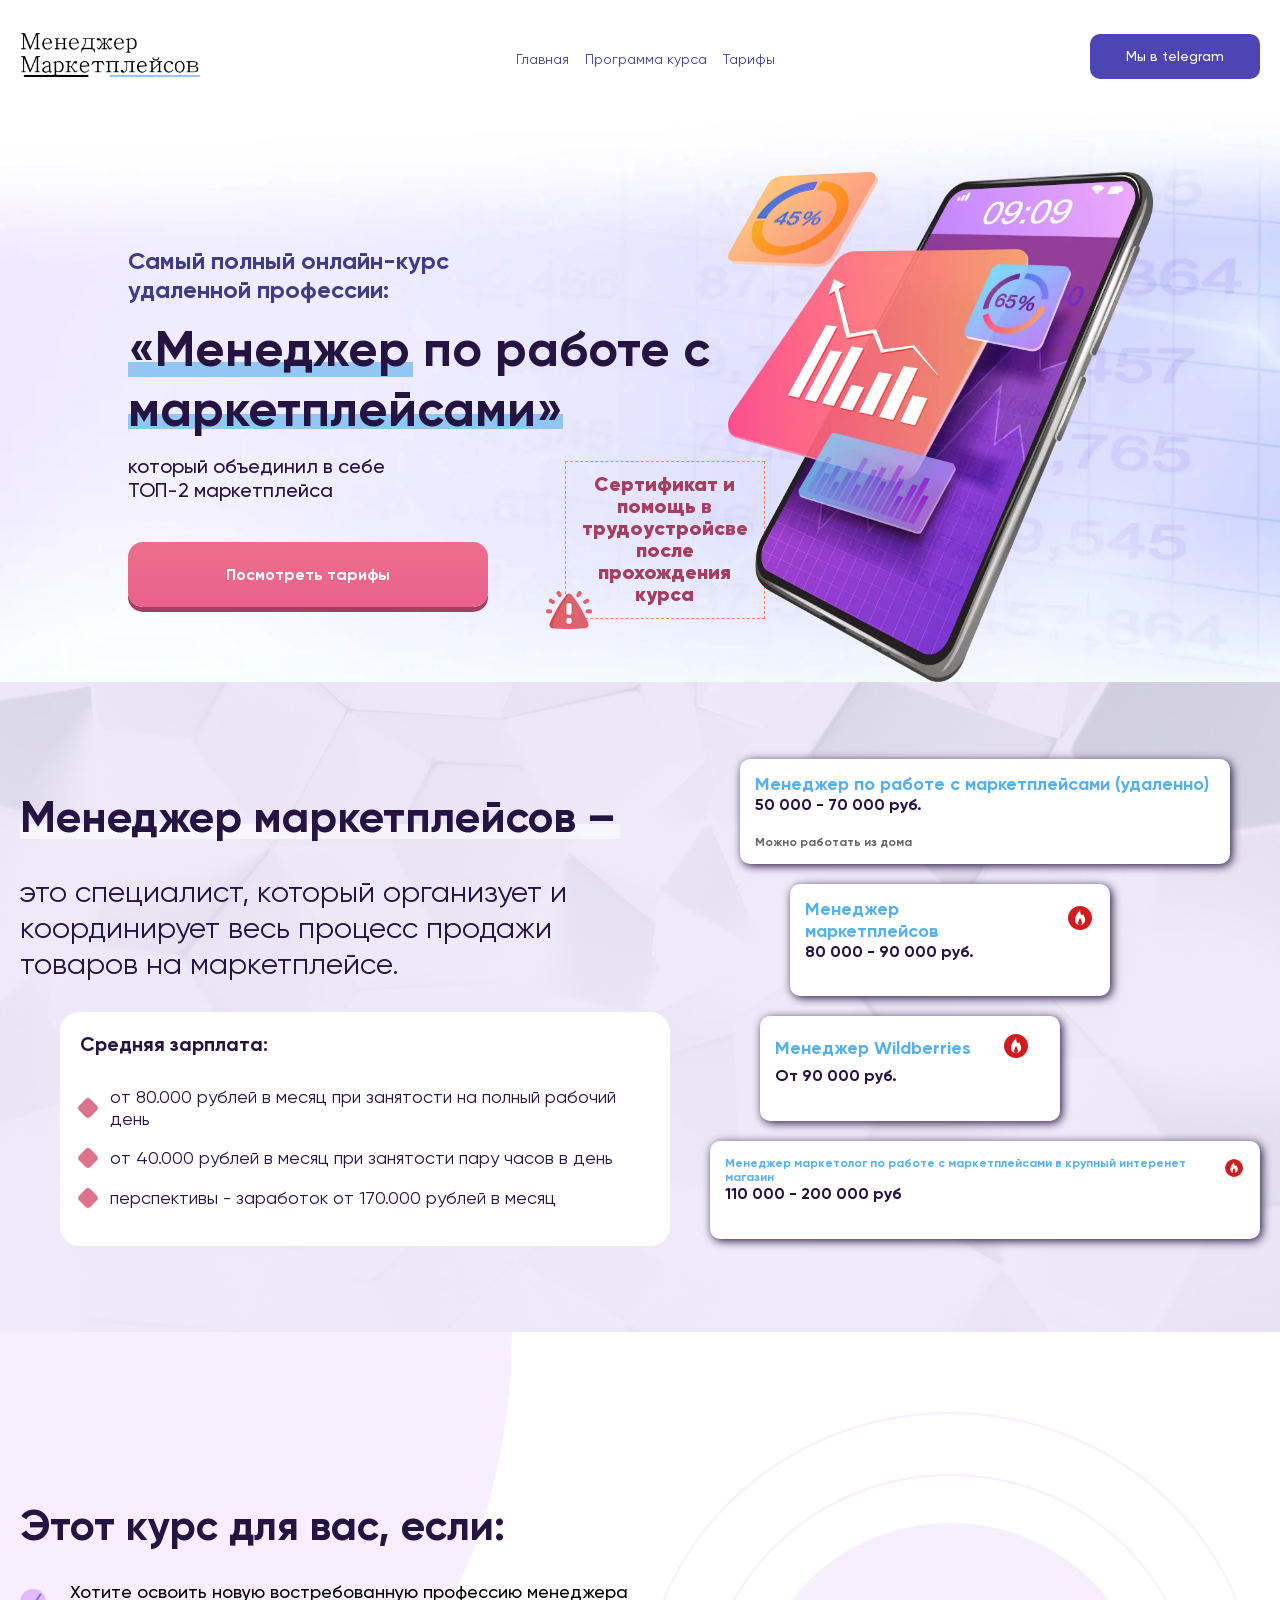
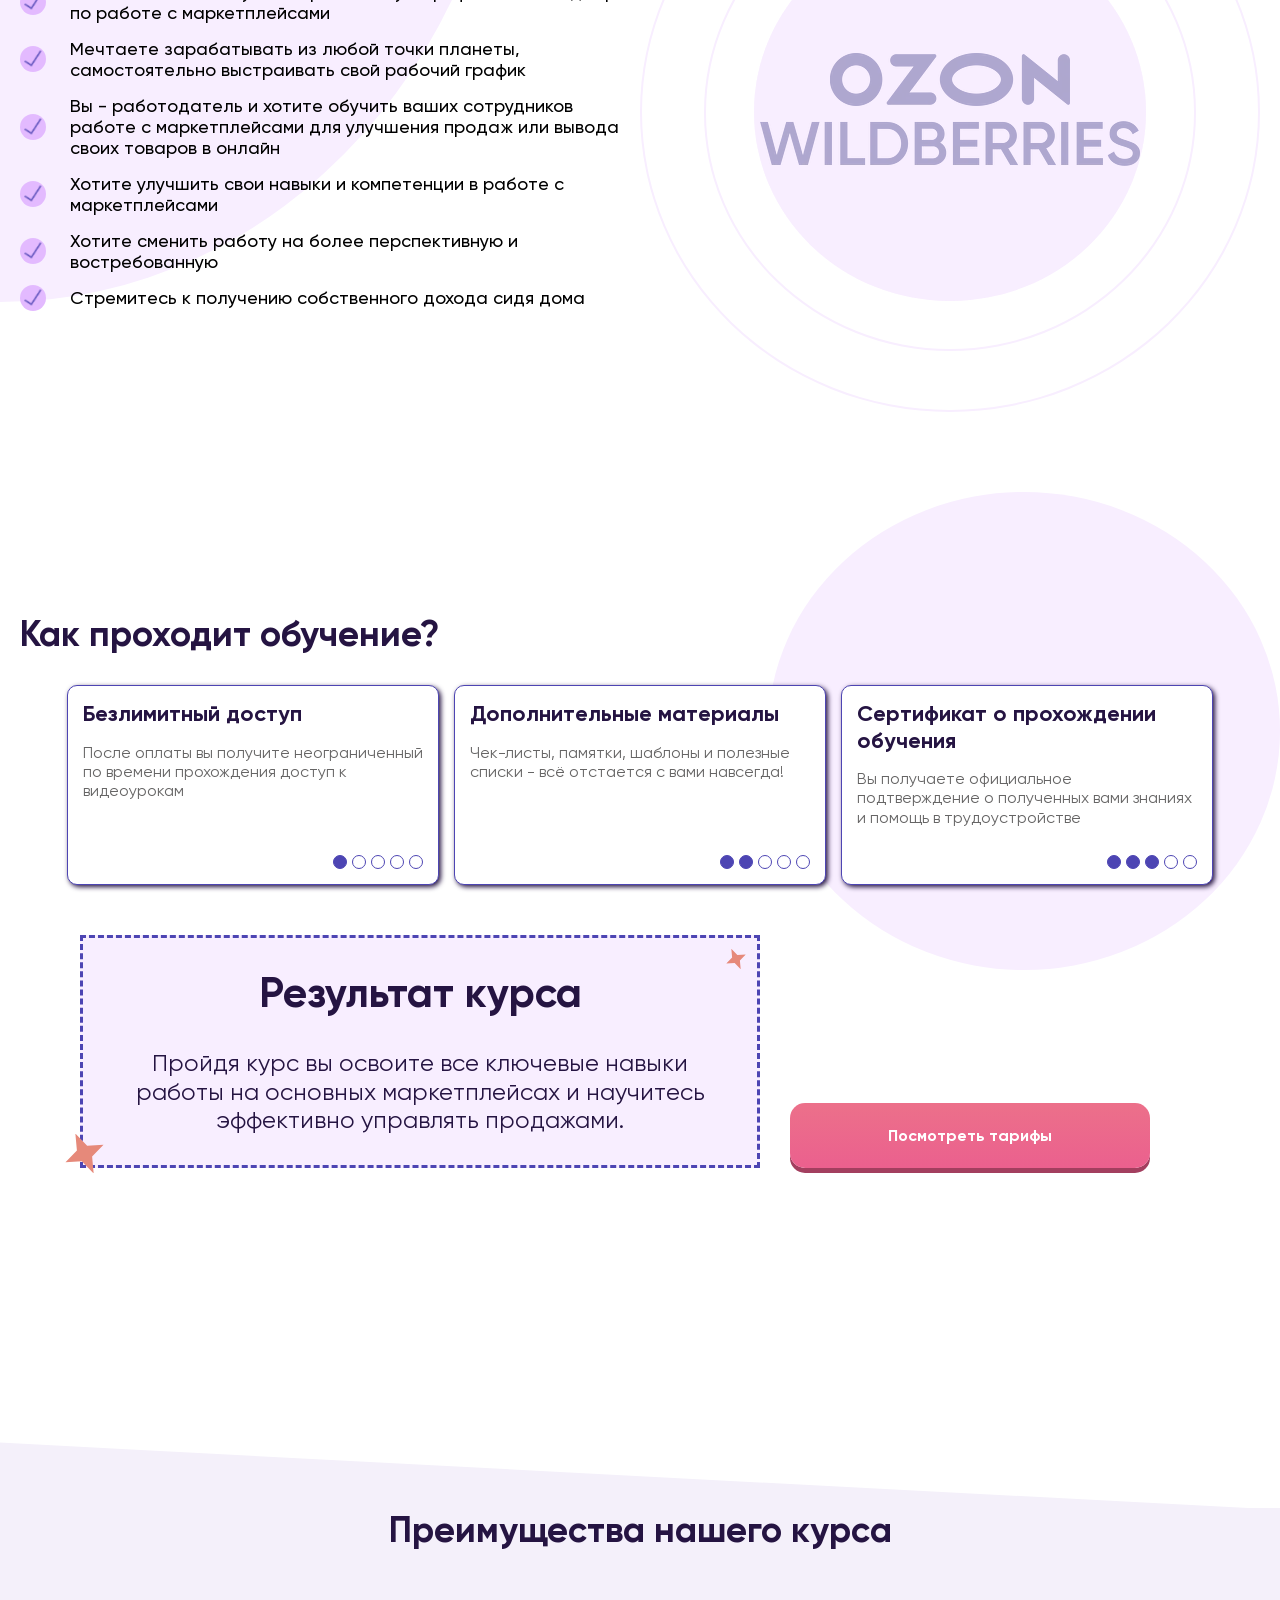
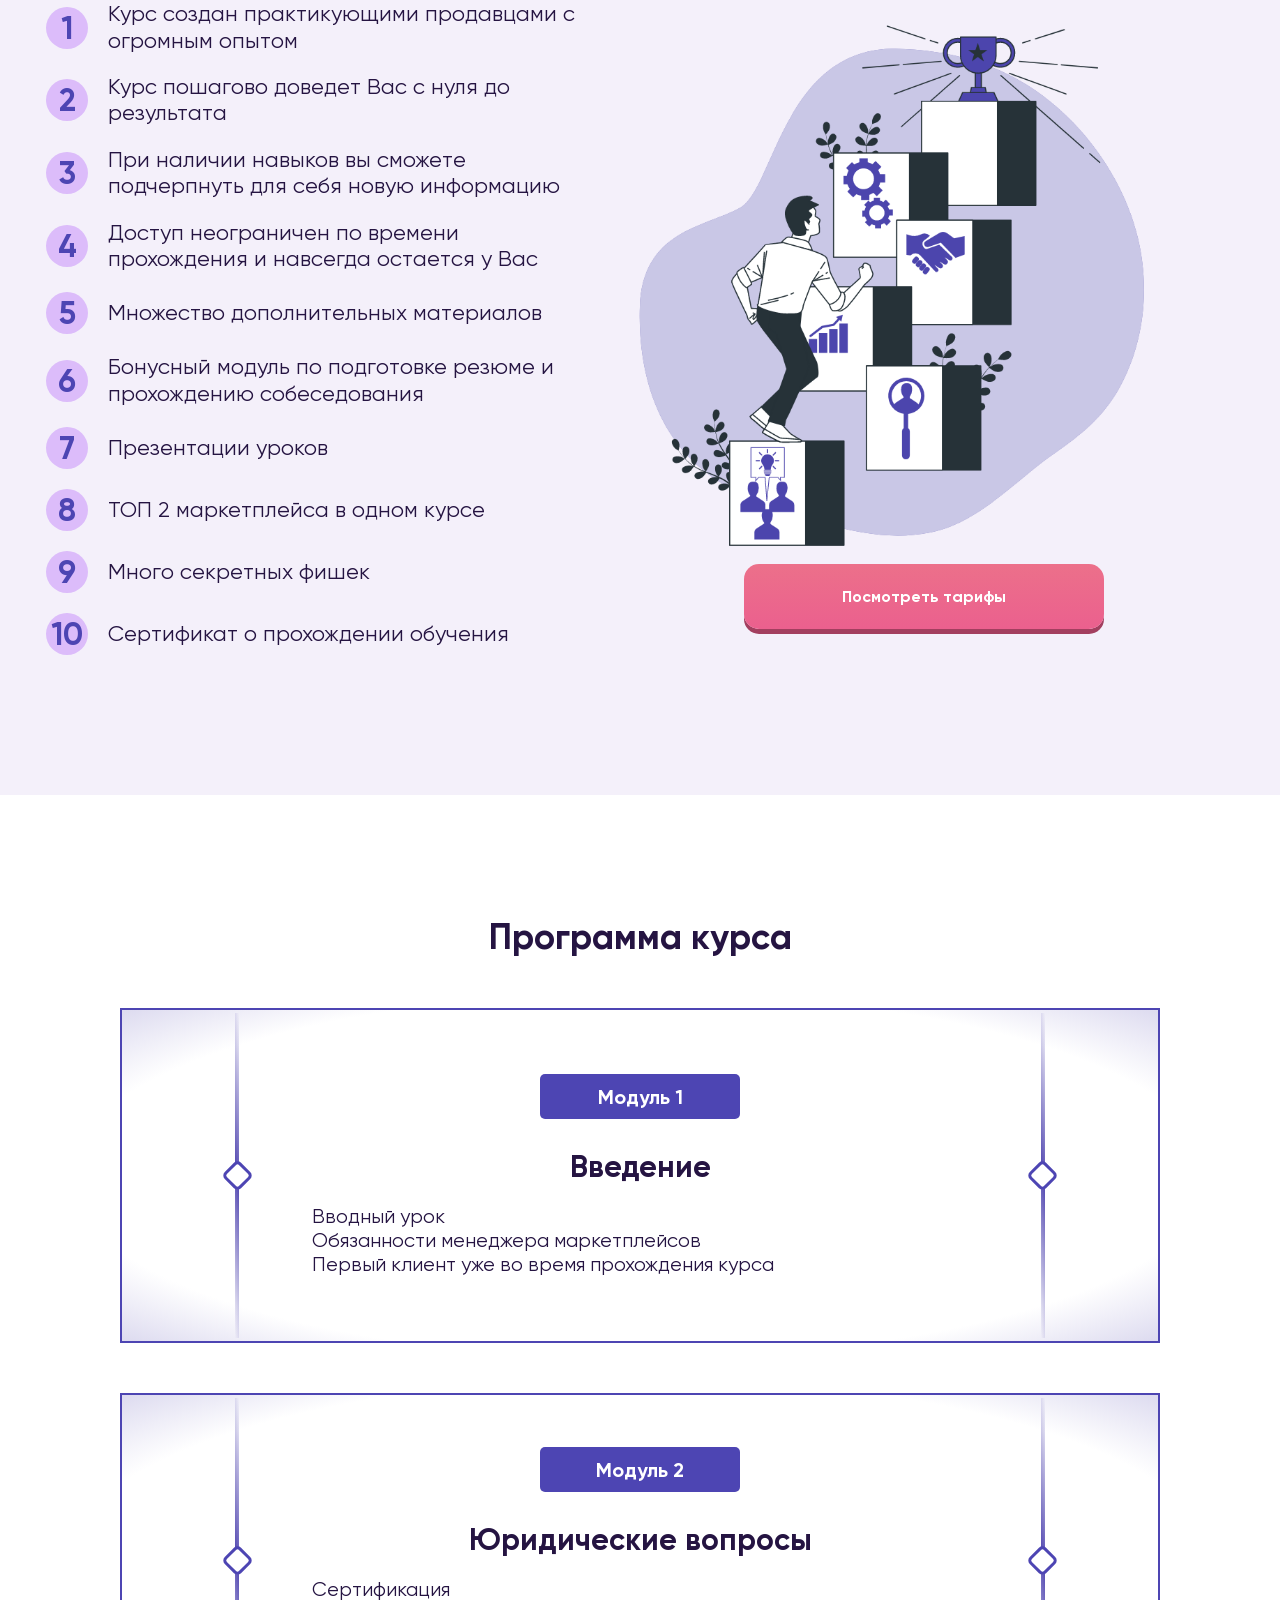
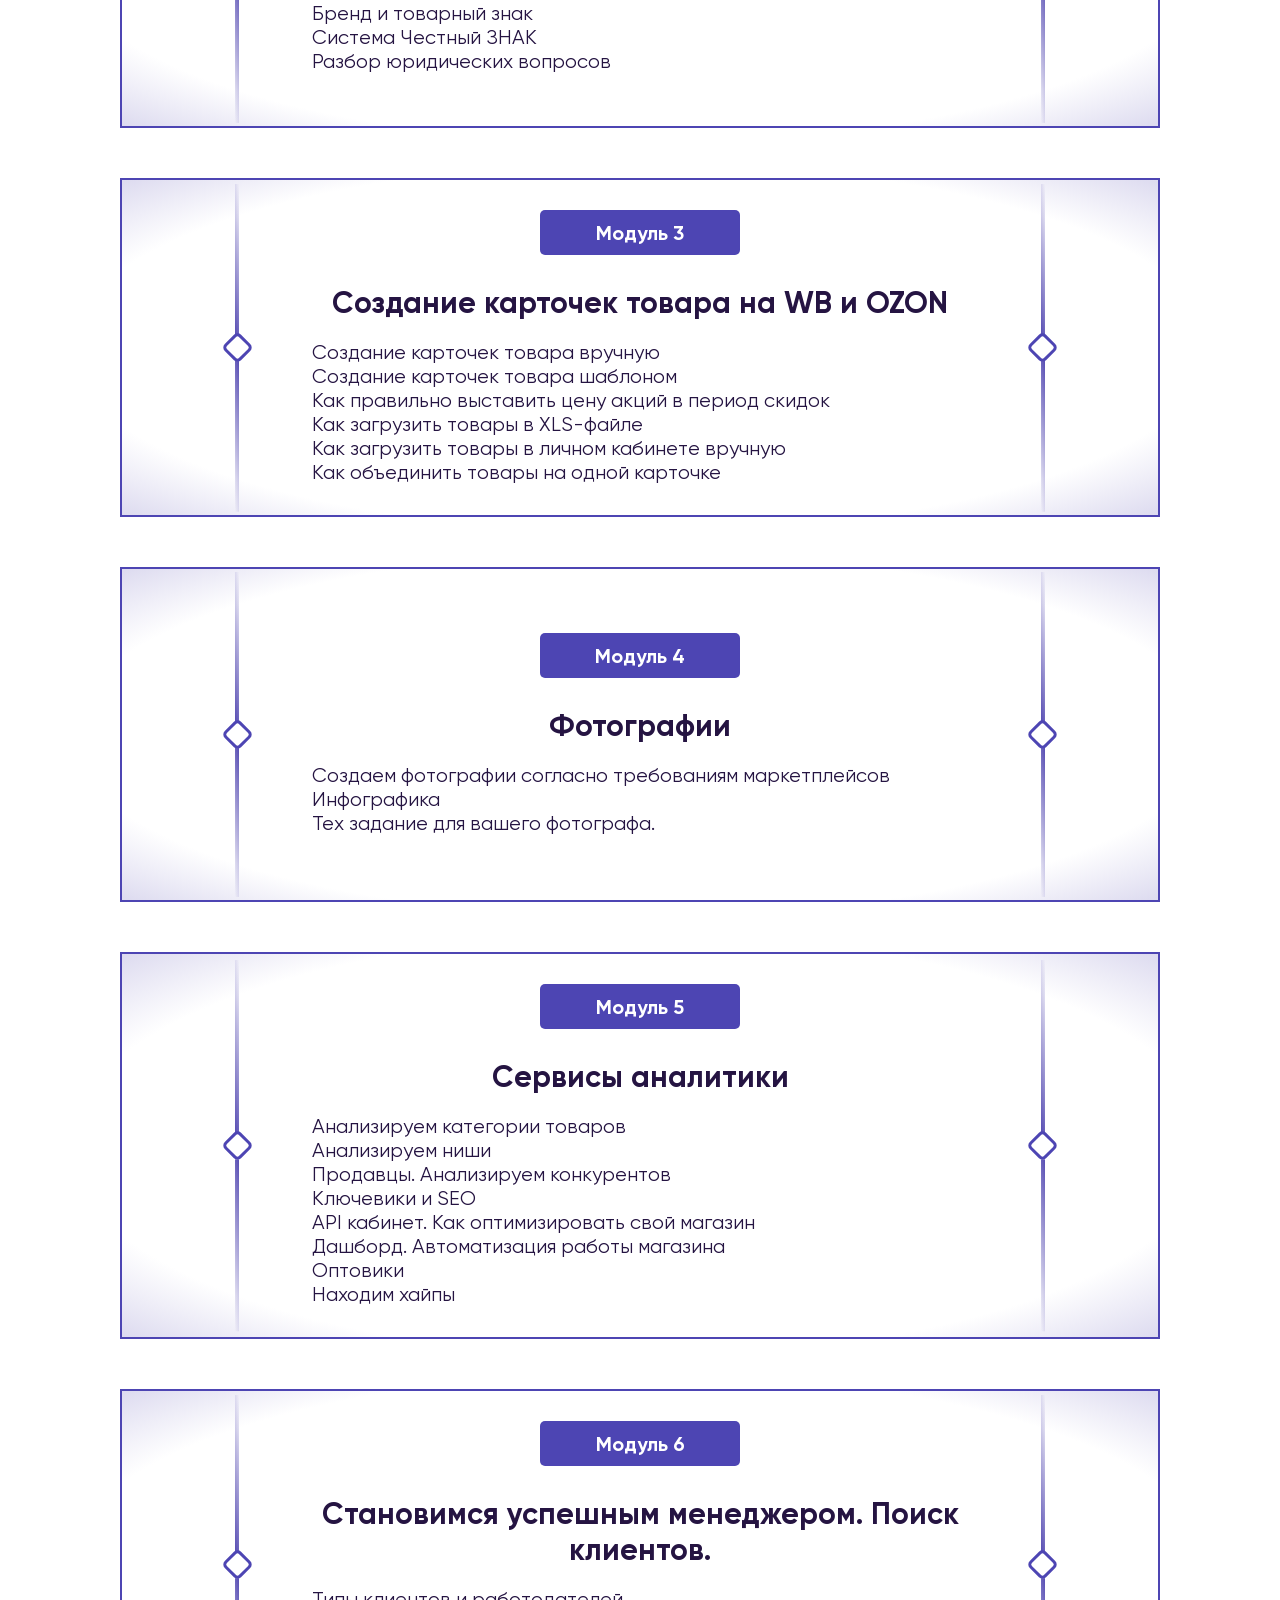
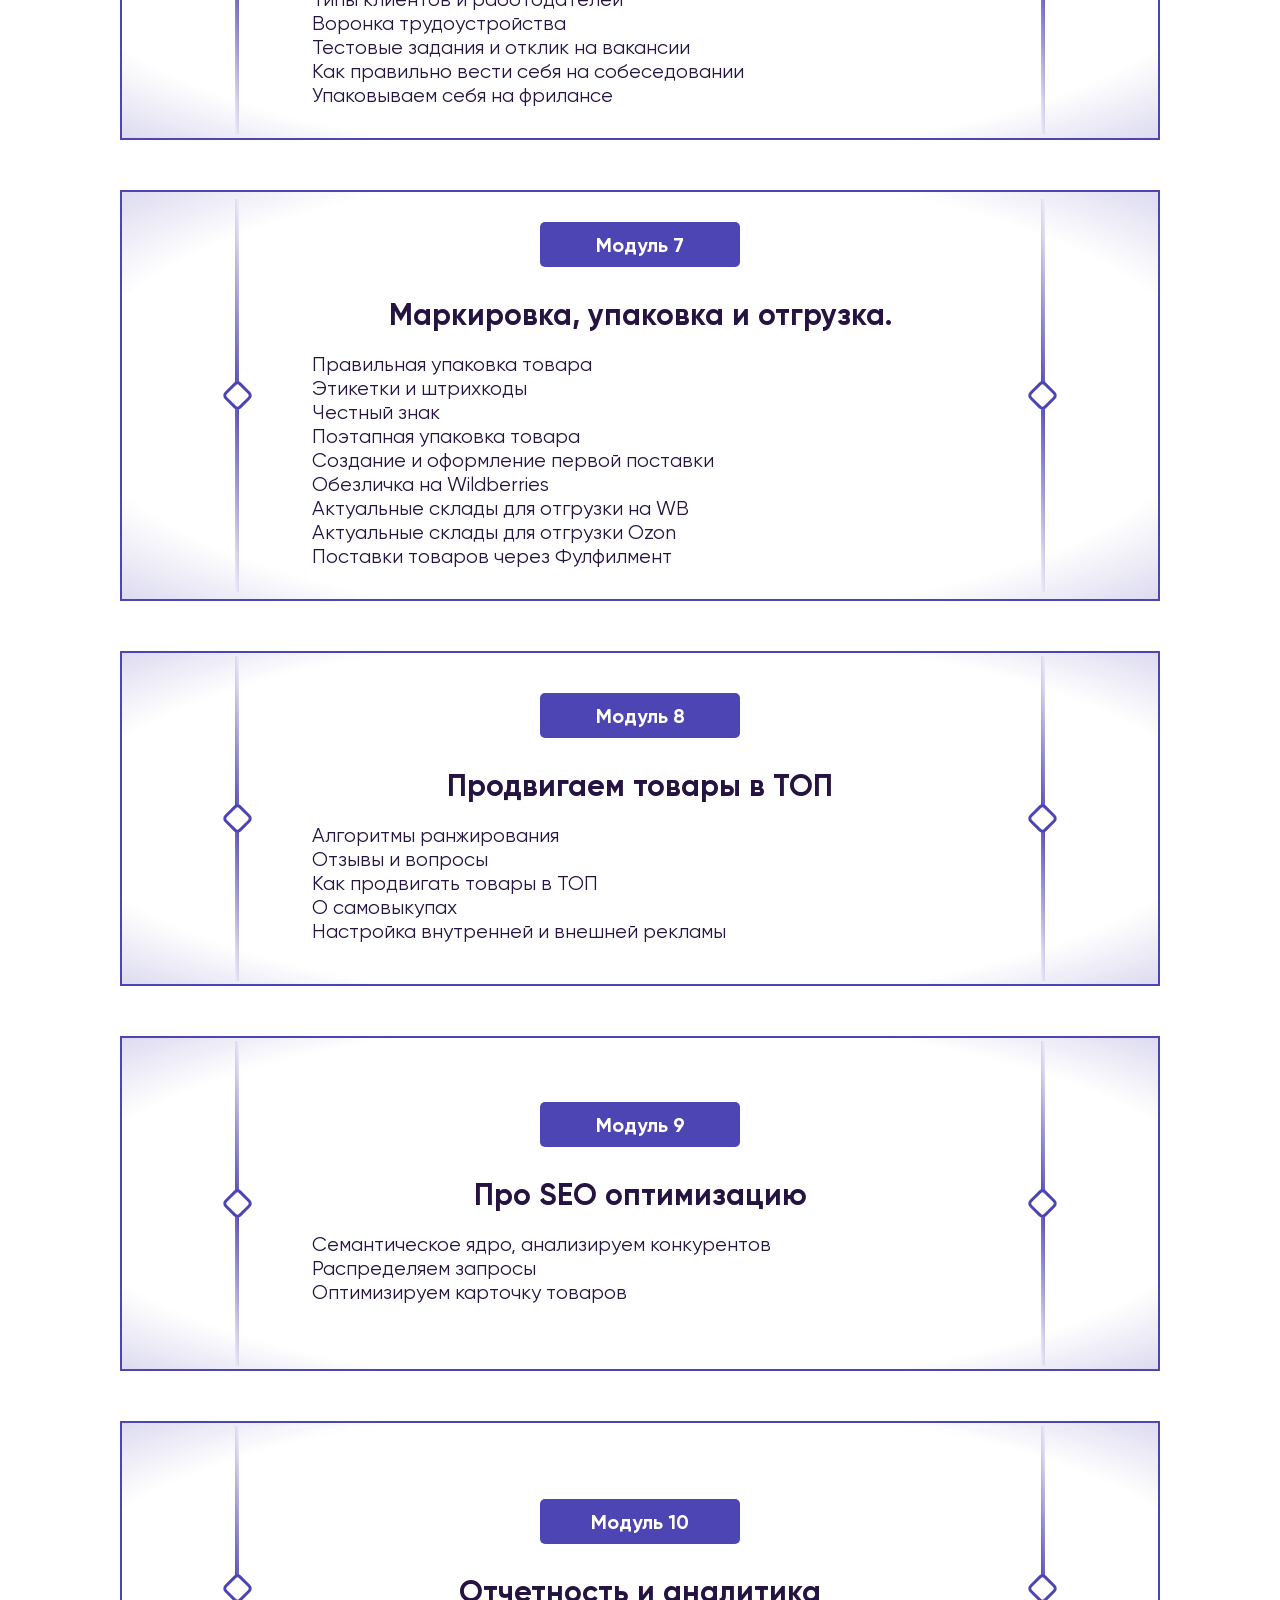
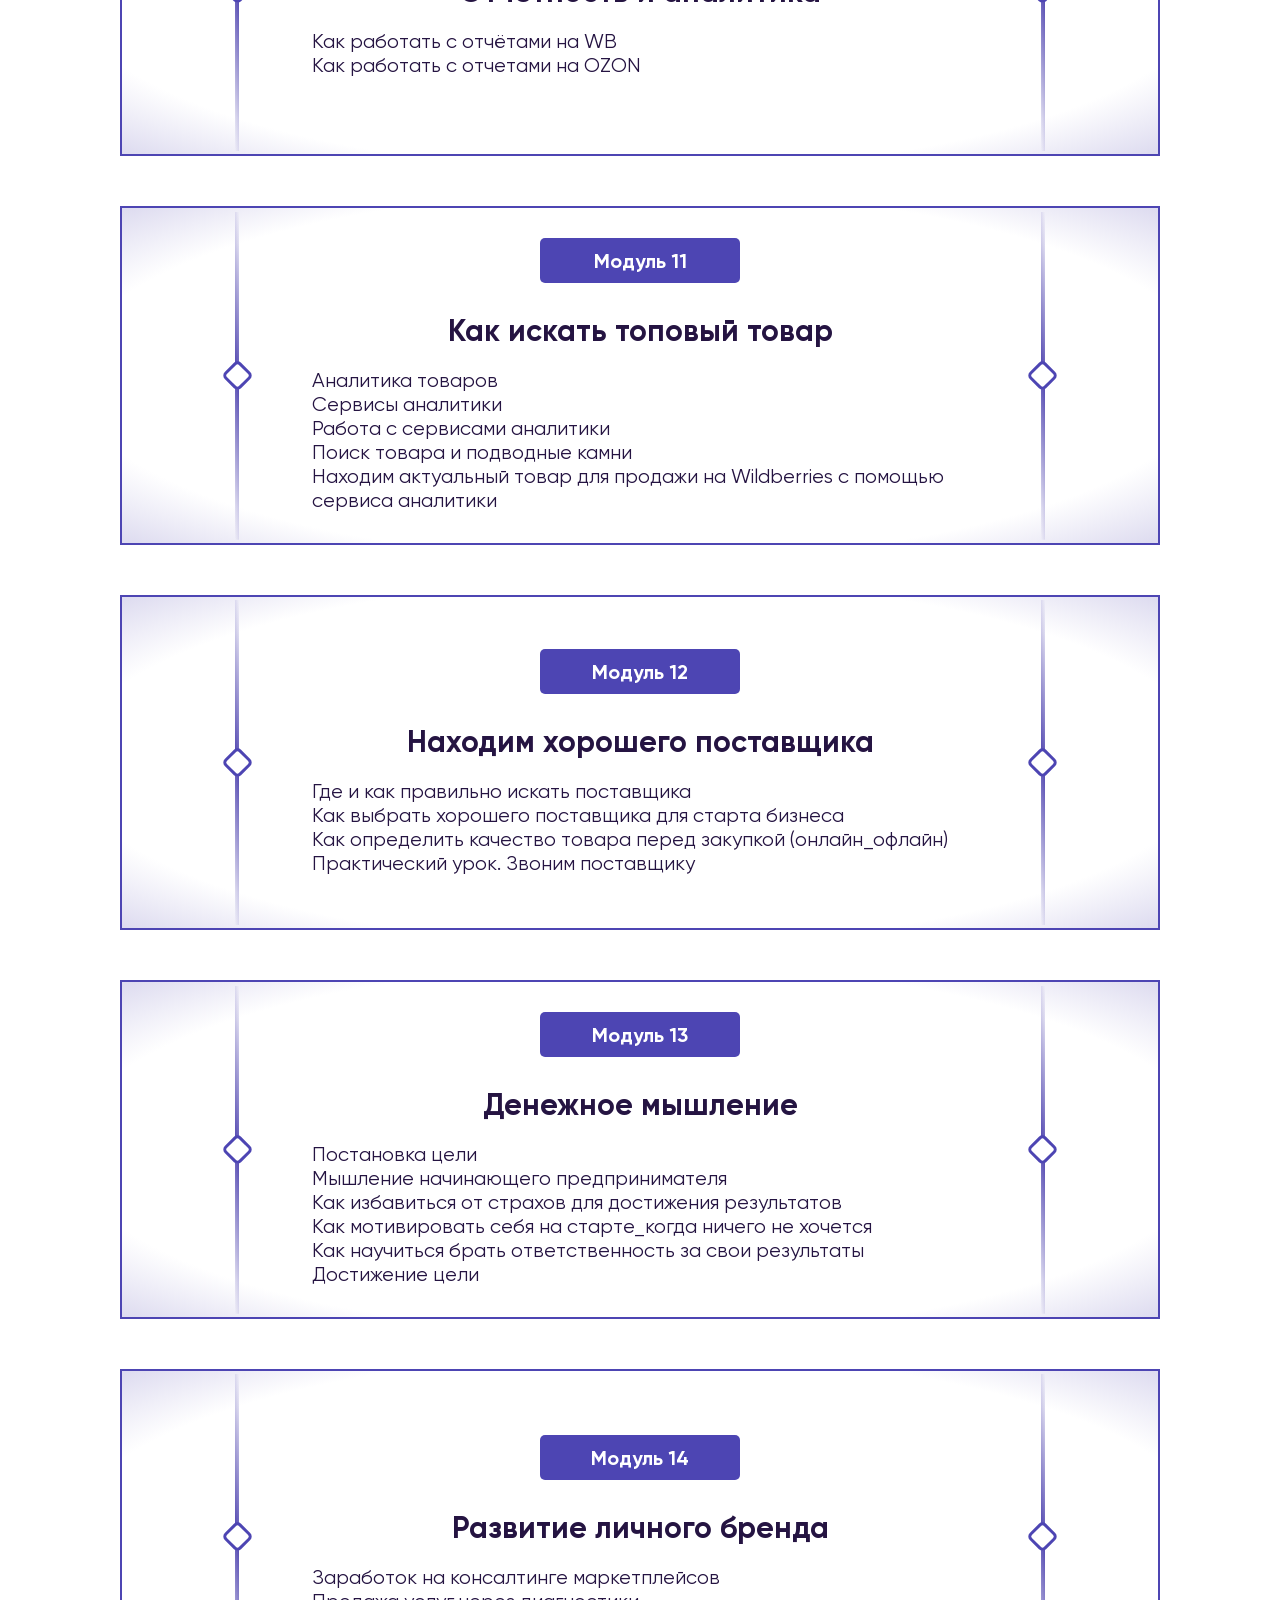
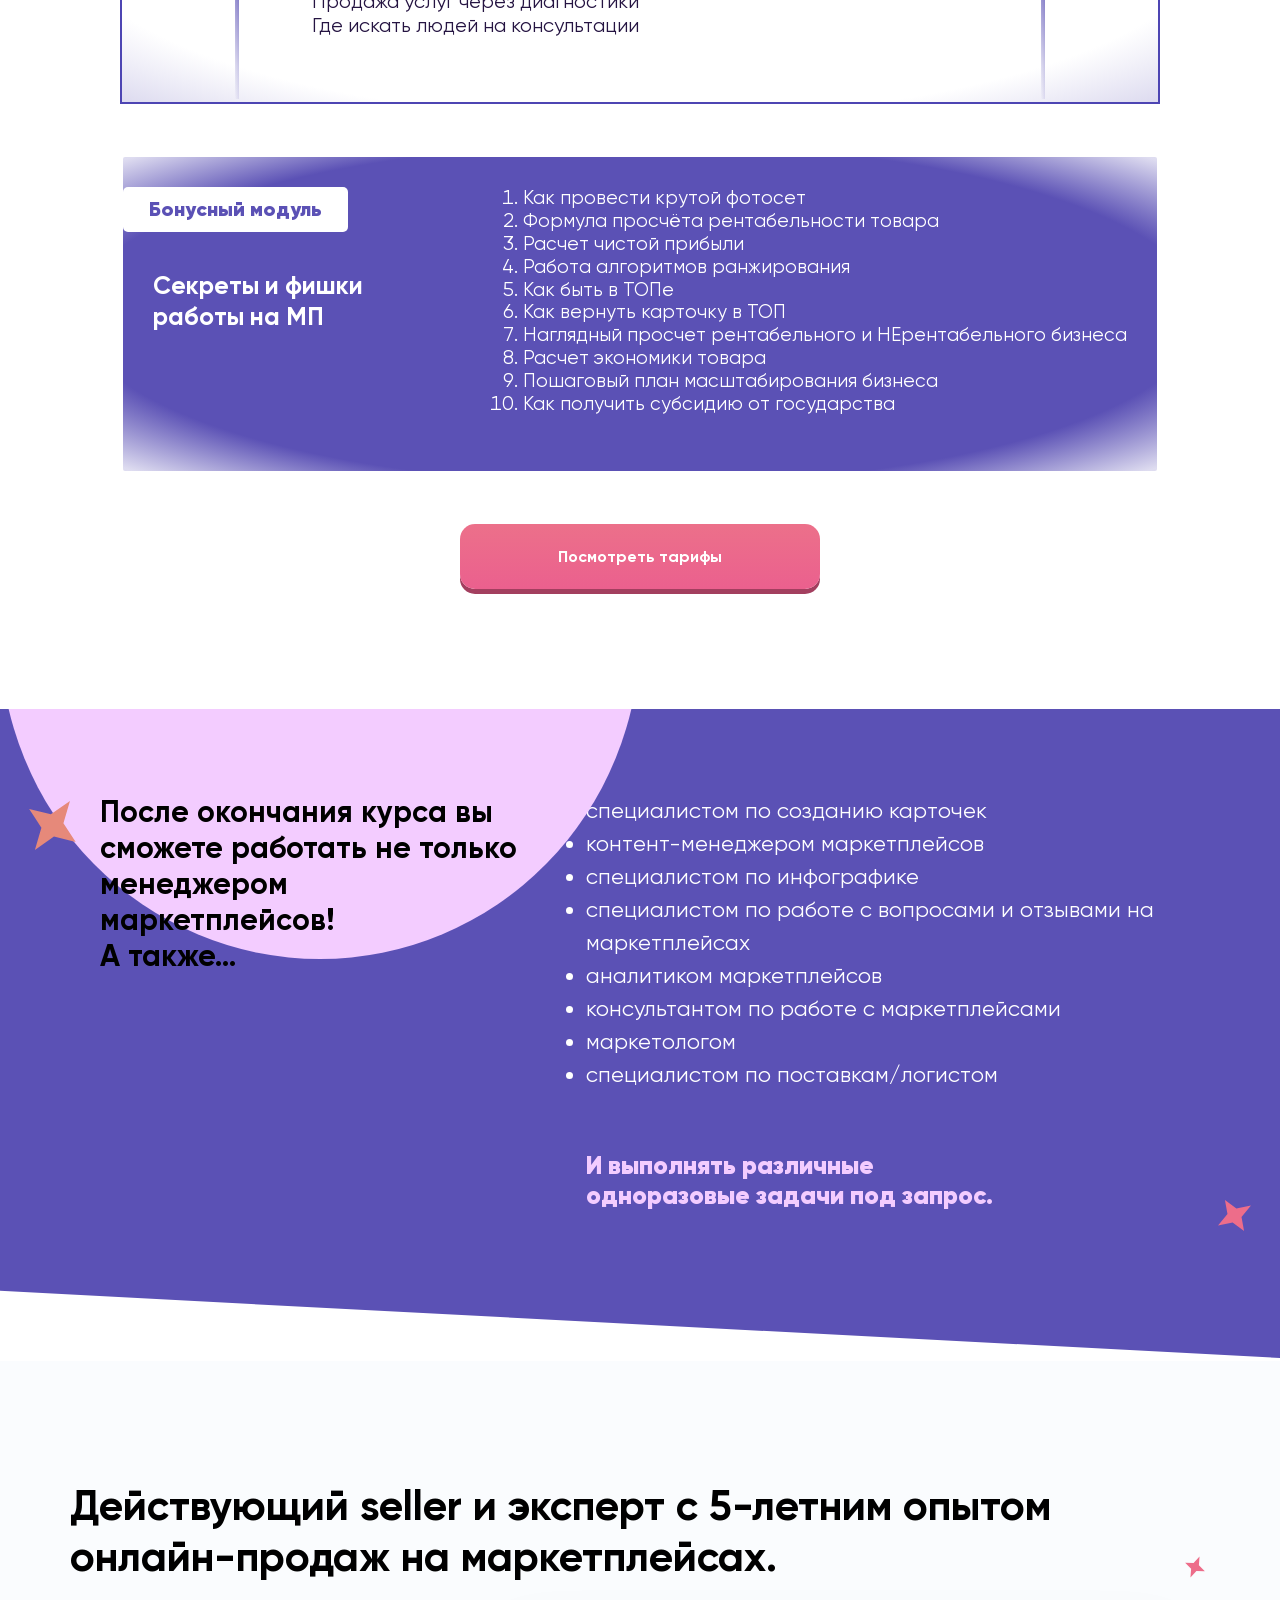
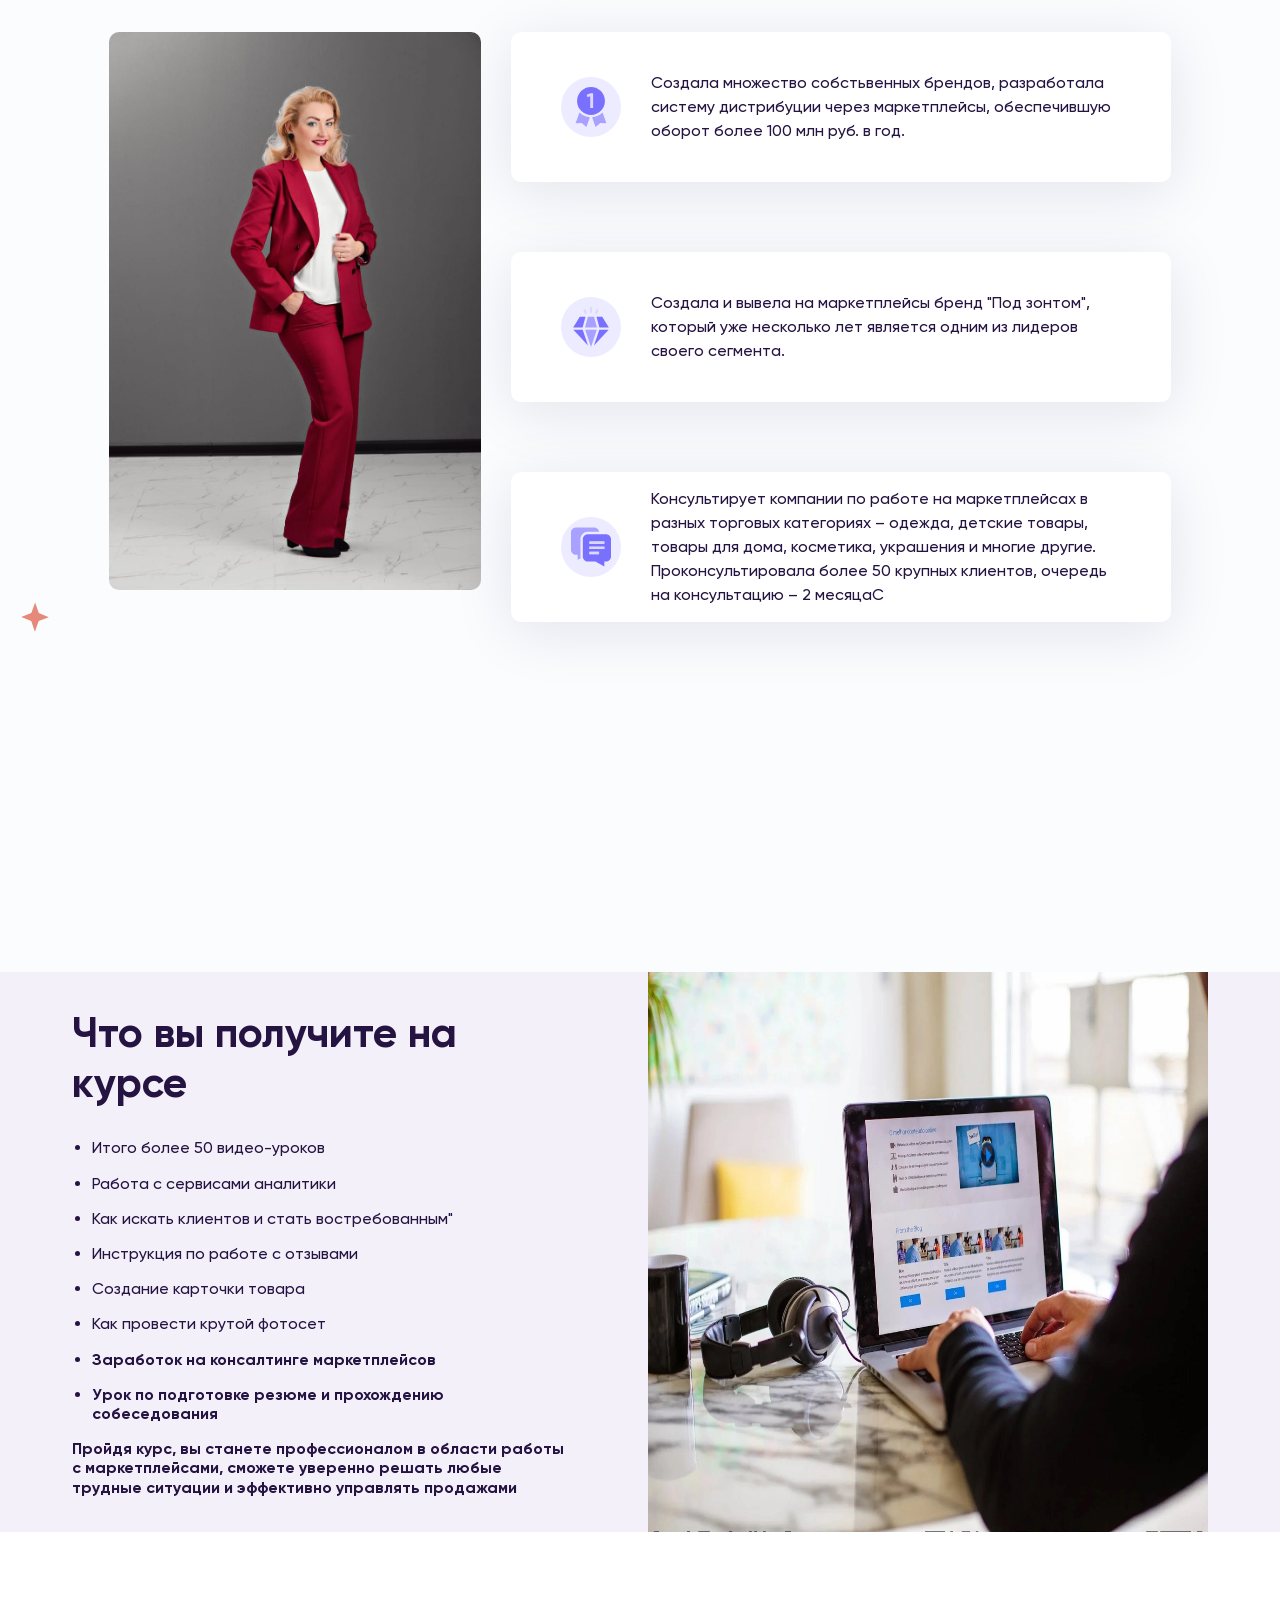
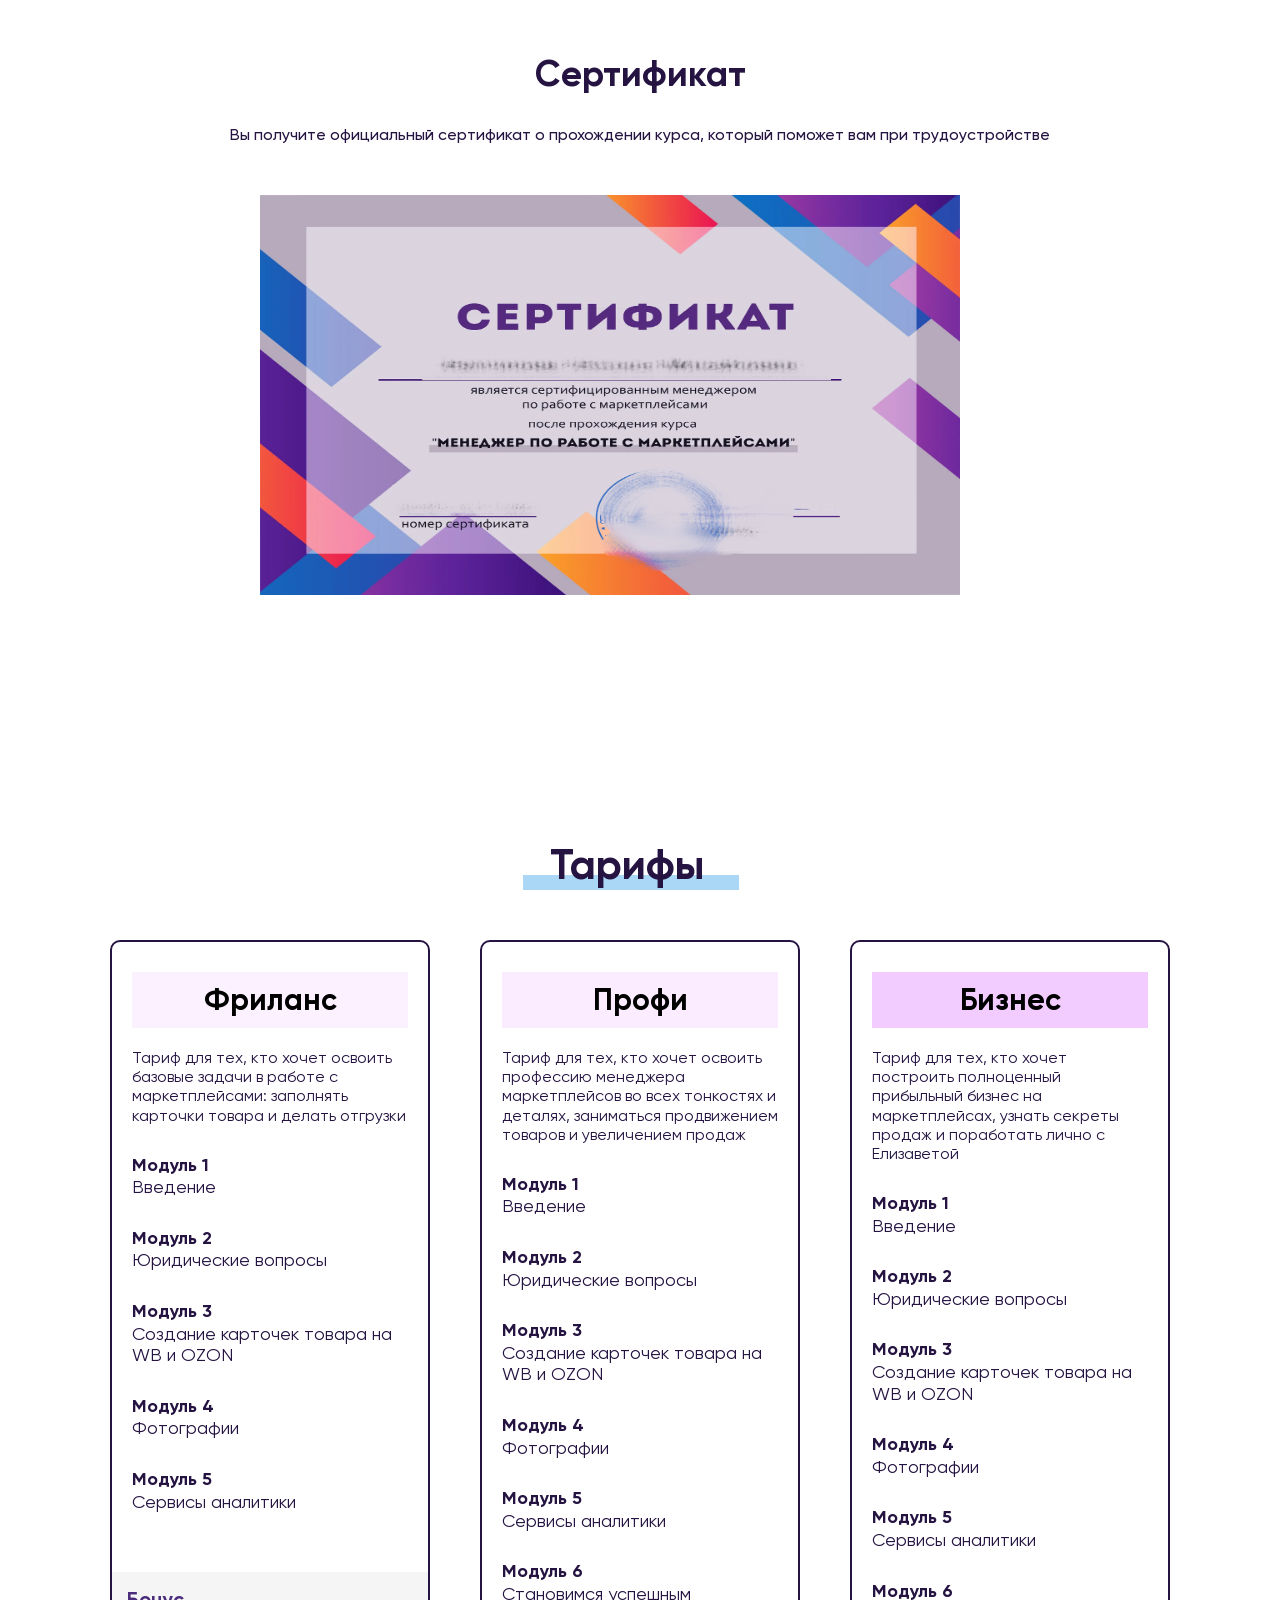
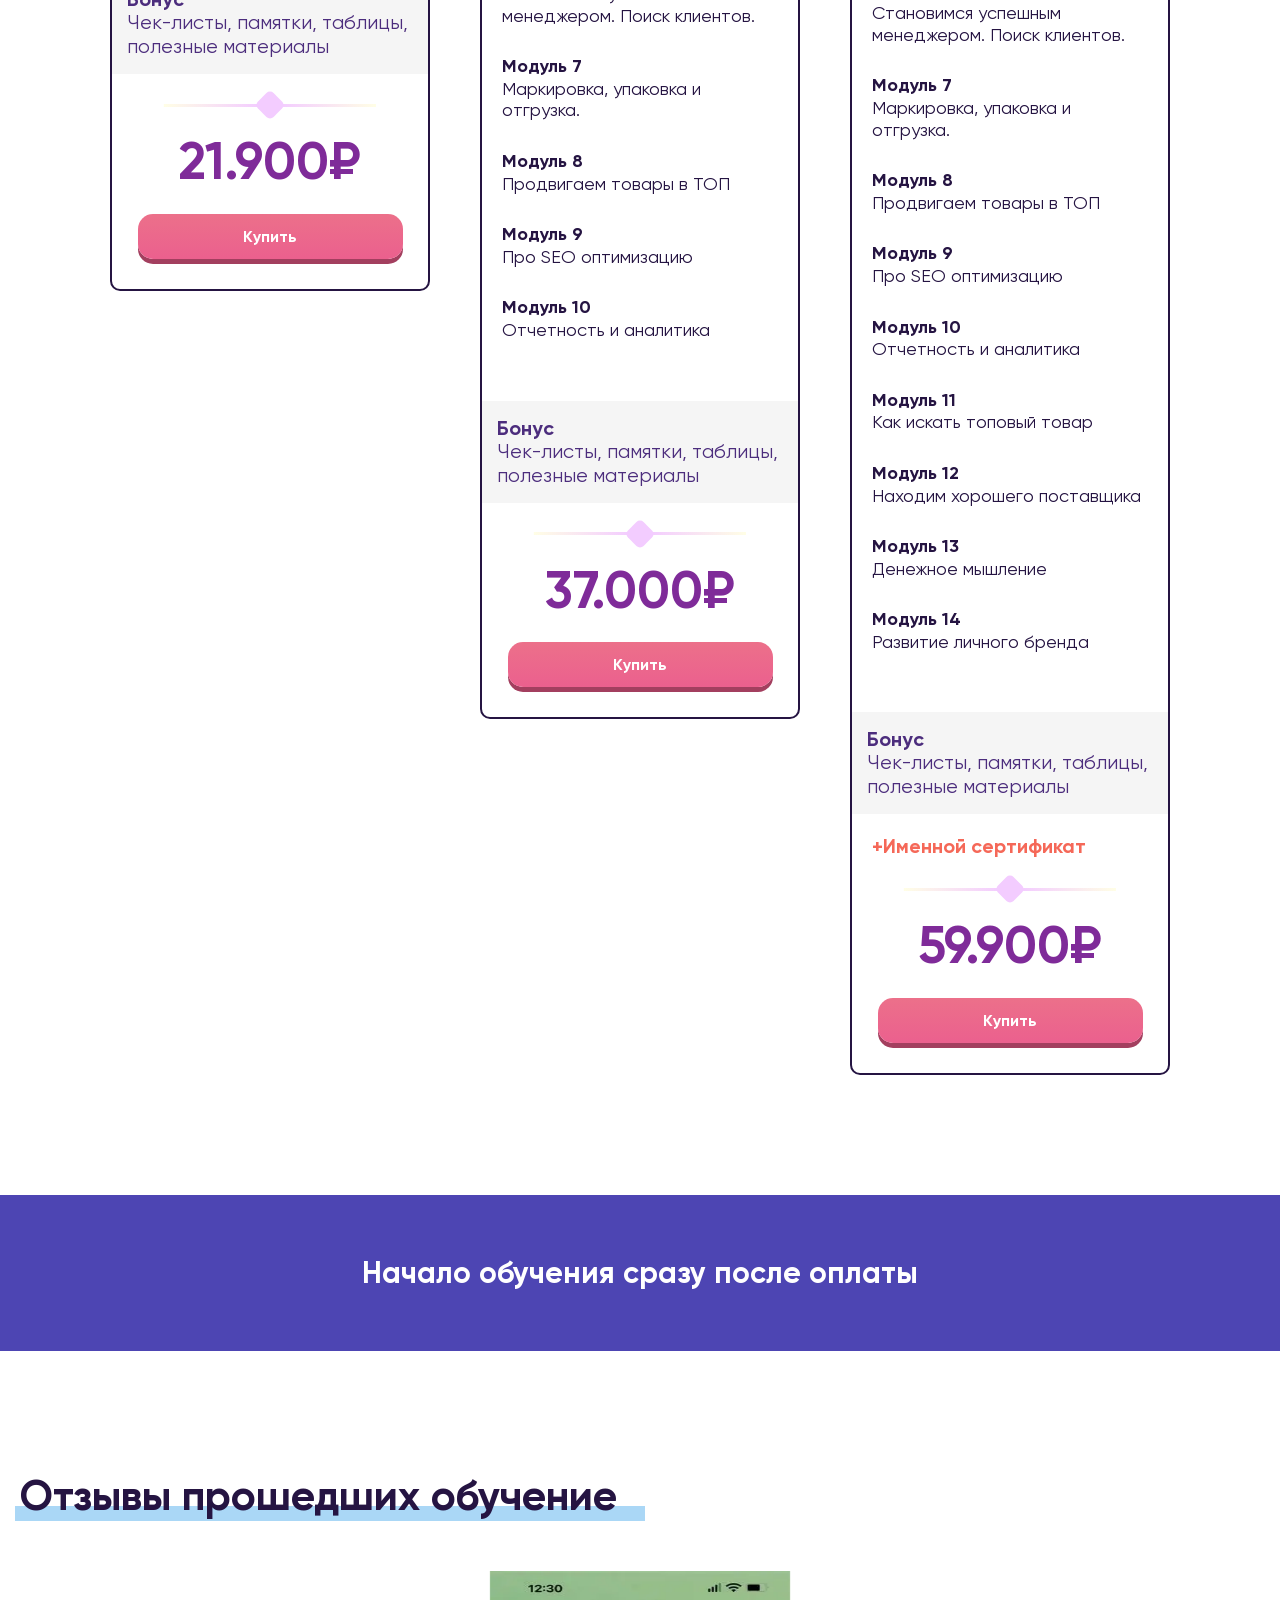
==== commit 8de7d1bc: "hghf" ====
--- a/index.html
+++ b/index.html
@@ -1148,12 +1148,14 @@
                 <h3 class="footer__offer-title">Информация на сайте не является публичной оффертой</h3>
             </div>   
             <div class="container">
-                <div class="footer__info">
-                    <span class="footer__info-el">ИП Петрова Дарья Михайловна</span>
-                    <span class="footer__info-el">ИНН:98989887655</span>
-                    <span class="footer__info-el">ОГРНИП 3127873561467037</span>
-                    <span class="footer__info-el">Российская Федерация, МОСКВА Г,ТУП КРАСНОСЕЛЬСКИЙ, дом 87, кв. 95 107144</span>
-                </div>
+                <no-index>
+                    <div class="footer__info">
+                        <span class="footer__info-el">ИП Петрова Дарья Михайловна</span>
+                        <span class="footer__info-el">ИНН:98989887655</span>
+                        <span class="footer__info-el">ОГРНИП 3127873561467037</span>
+                        <span class="footer__info-el">Российская Федерация, МОСКВА Г,ТУП КРАСНОСЕЛЬСКИЙ, дом 87, кв. 95 107144</span>
+                    </div>
+                </no-index>                
                 <a href="https://t.me/sellercours" target="_blank" class="footer__contacts">Мы в telegram @sellercours</a>
             </div>                    
         </footer>
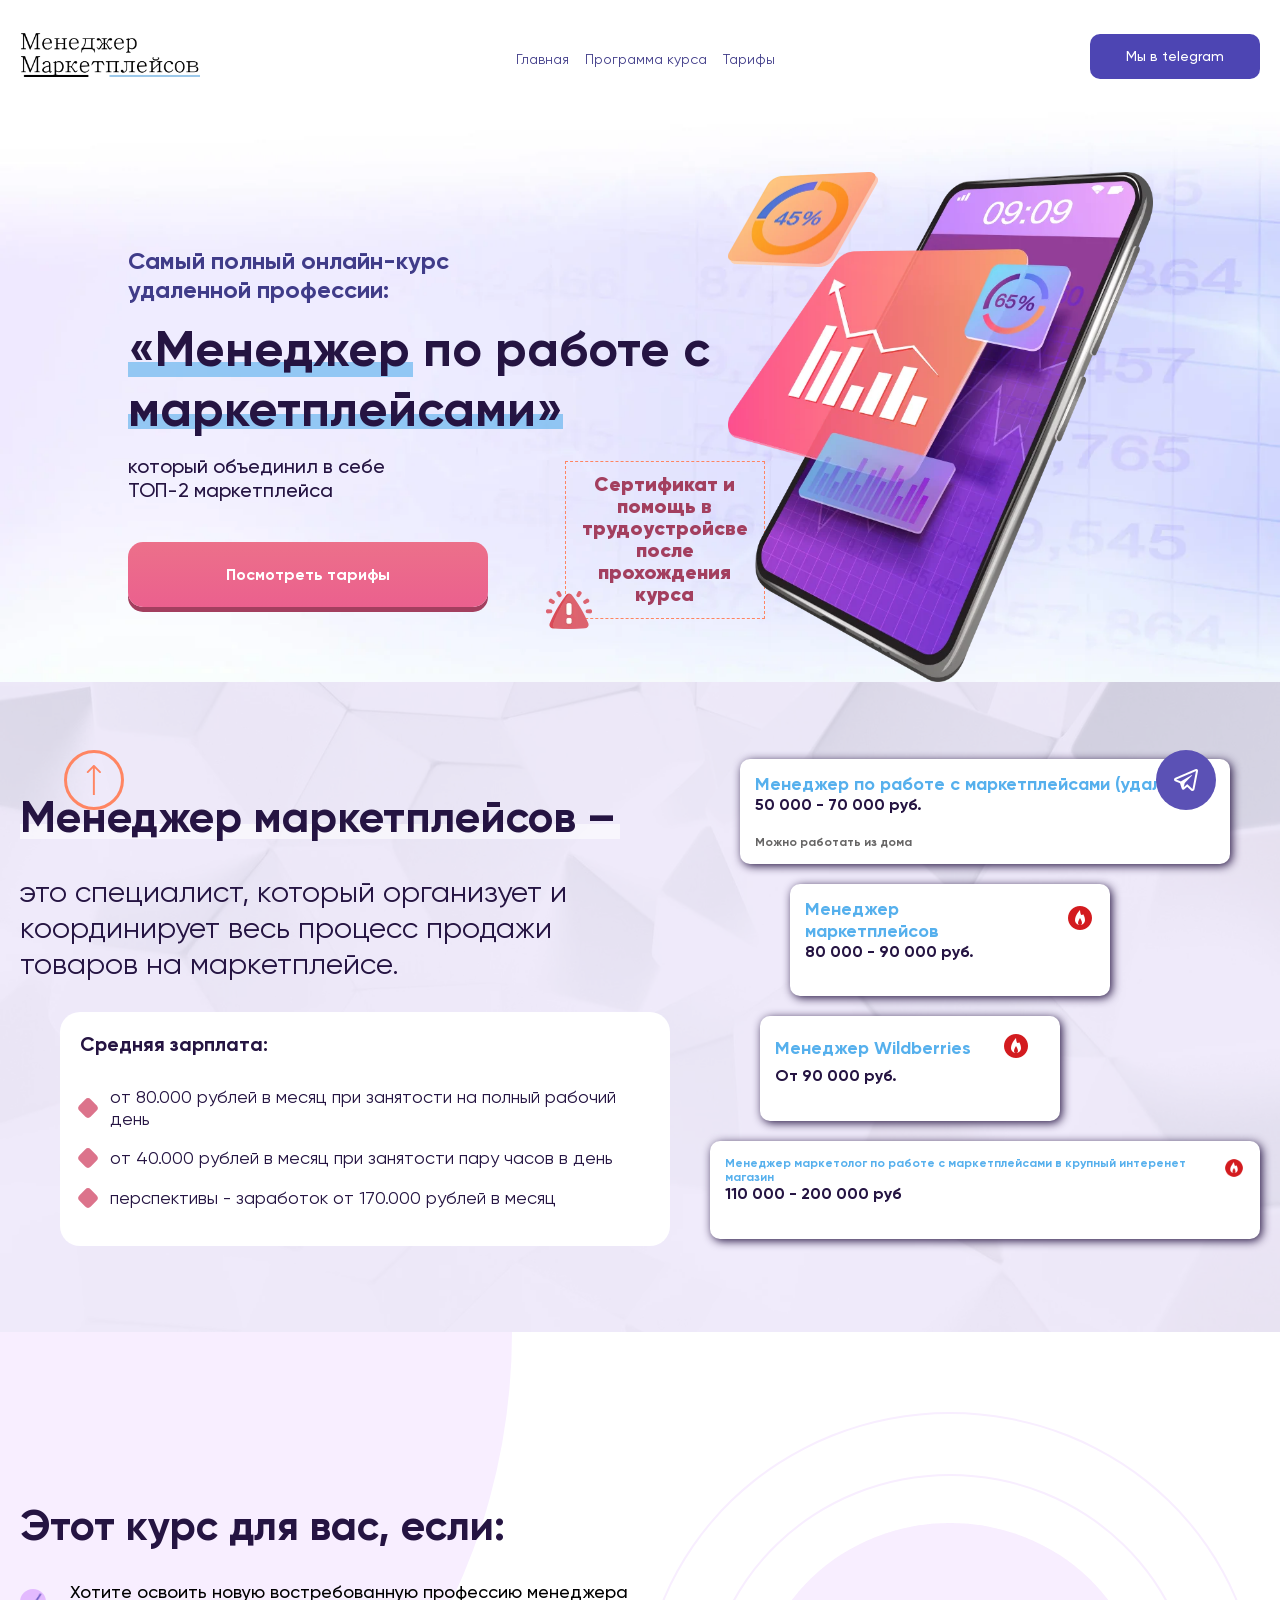
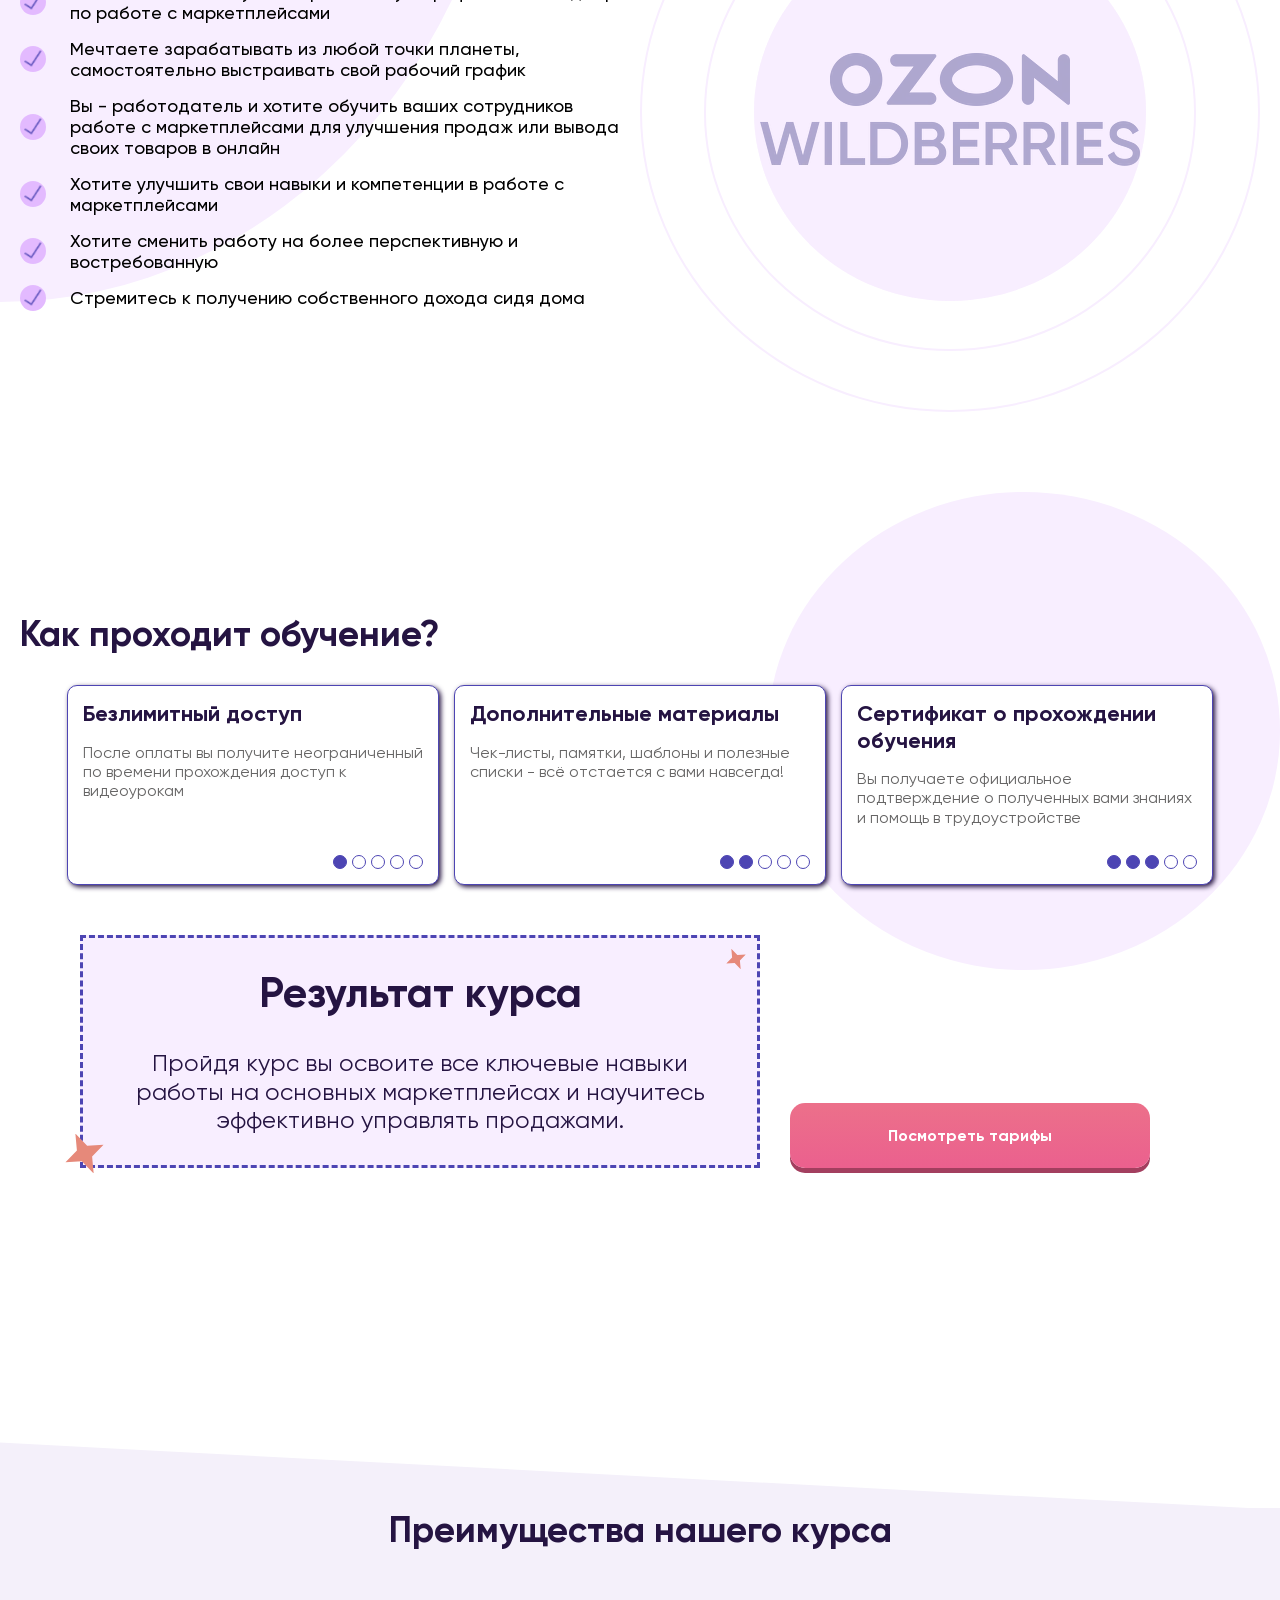
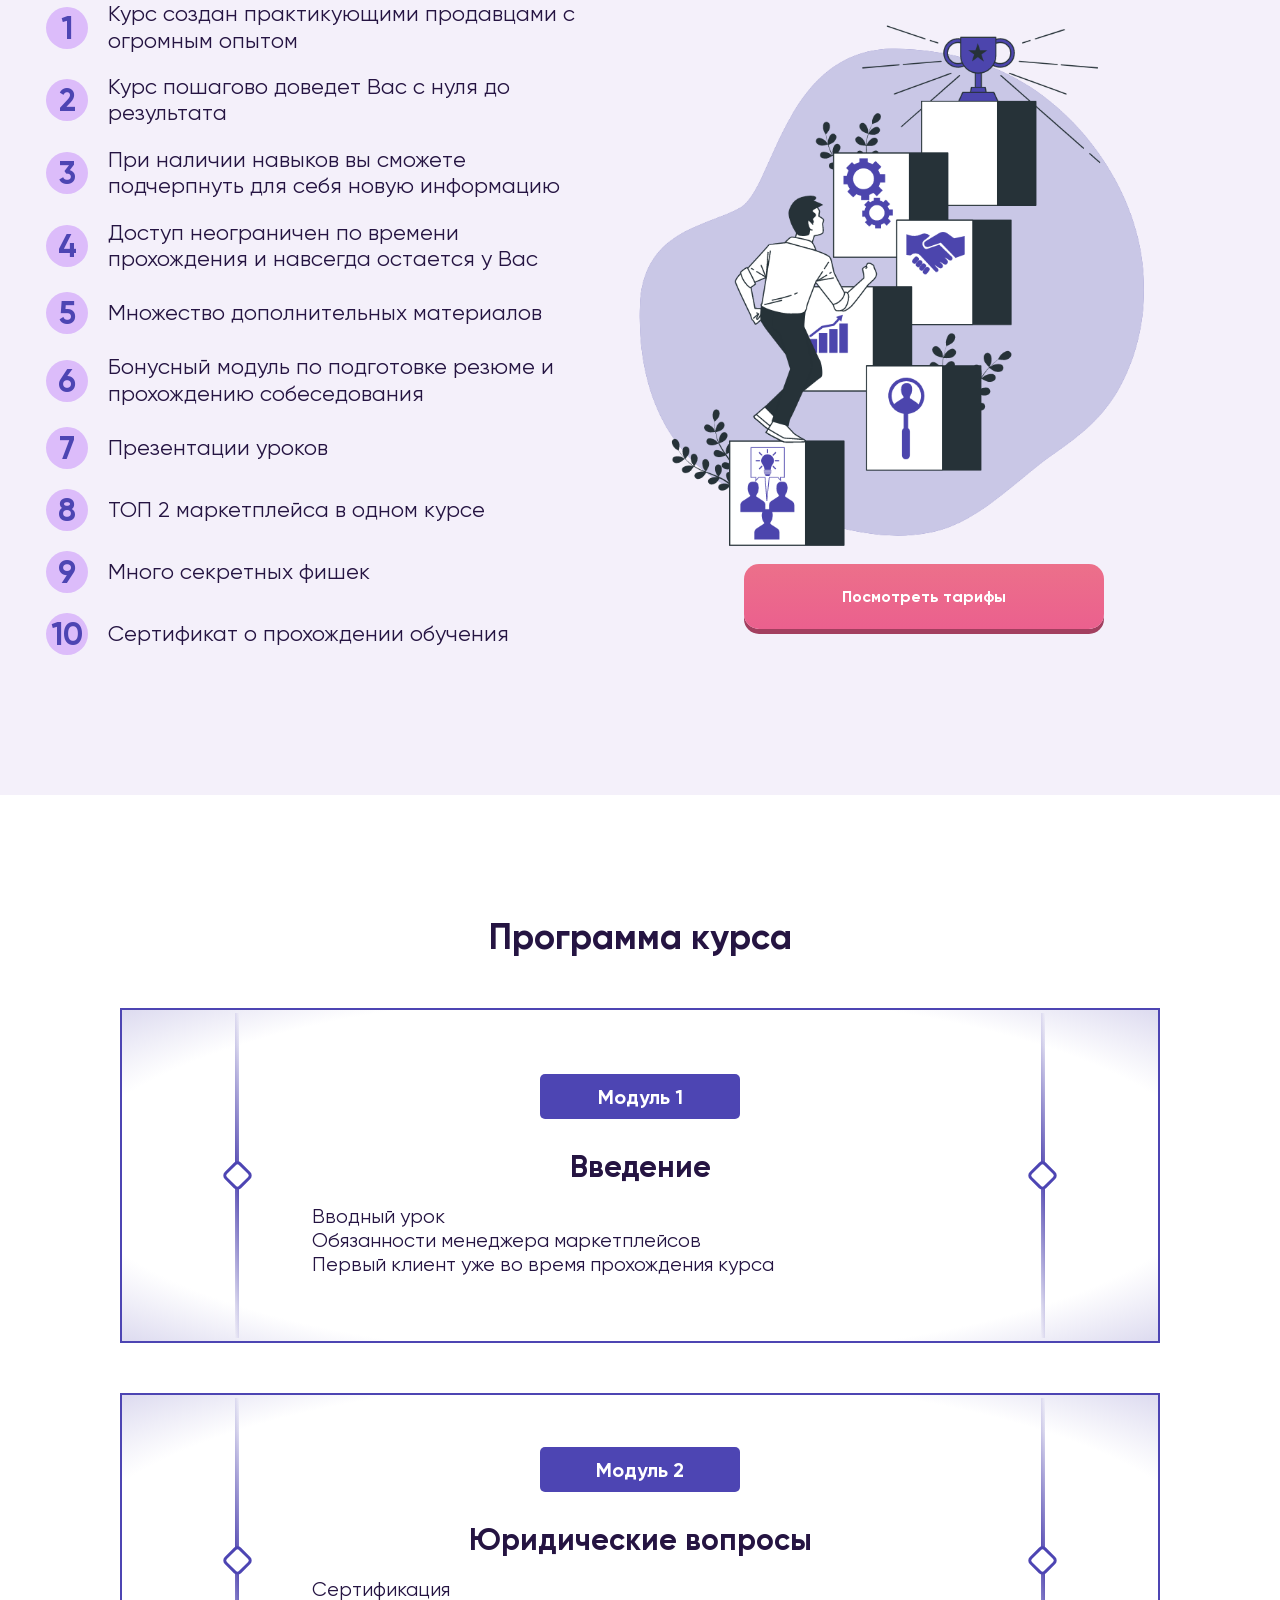
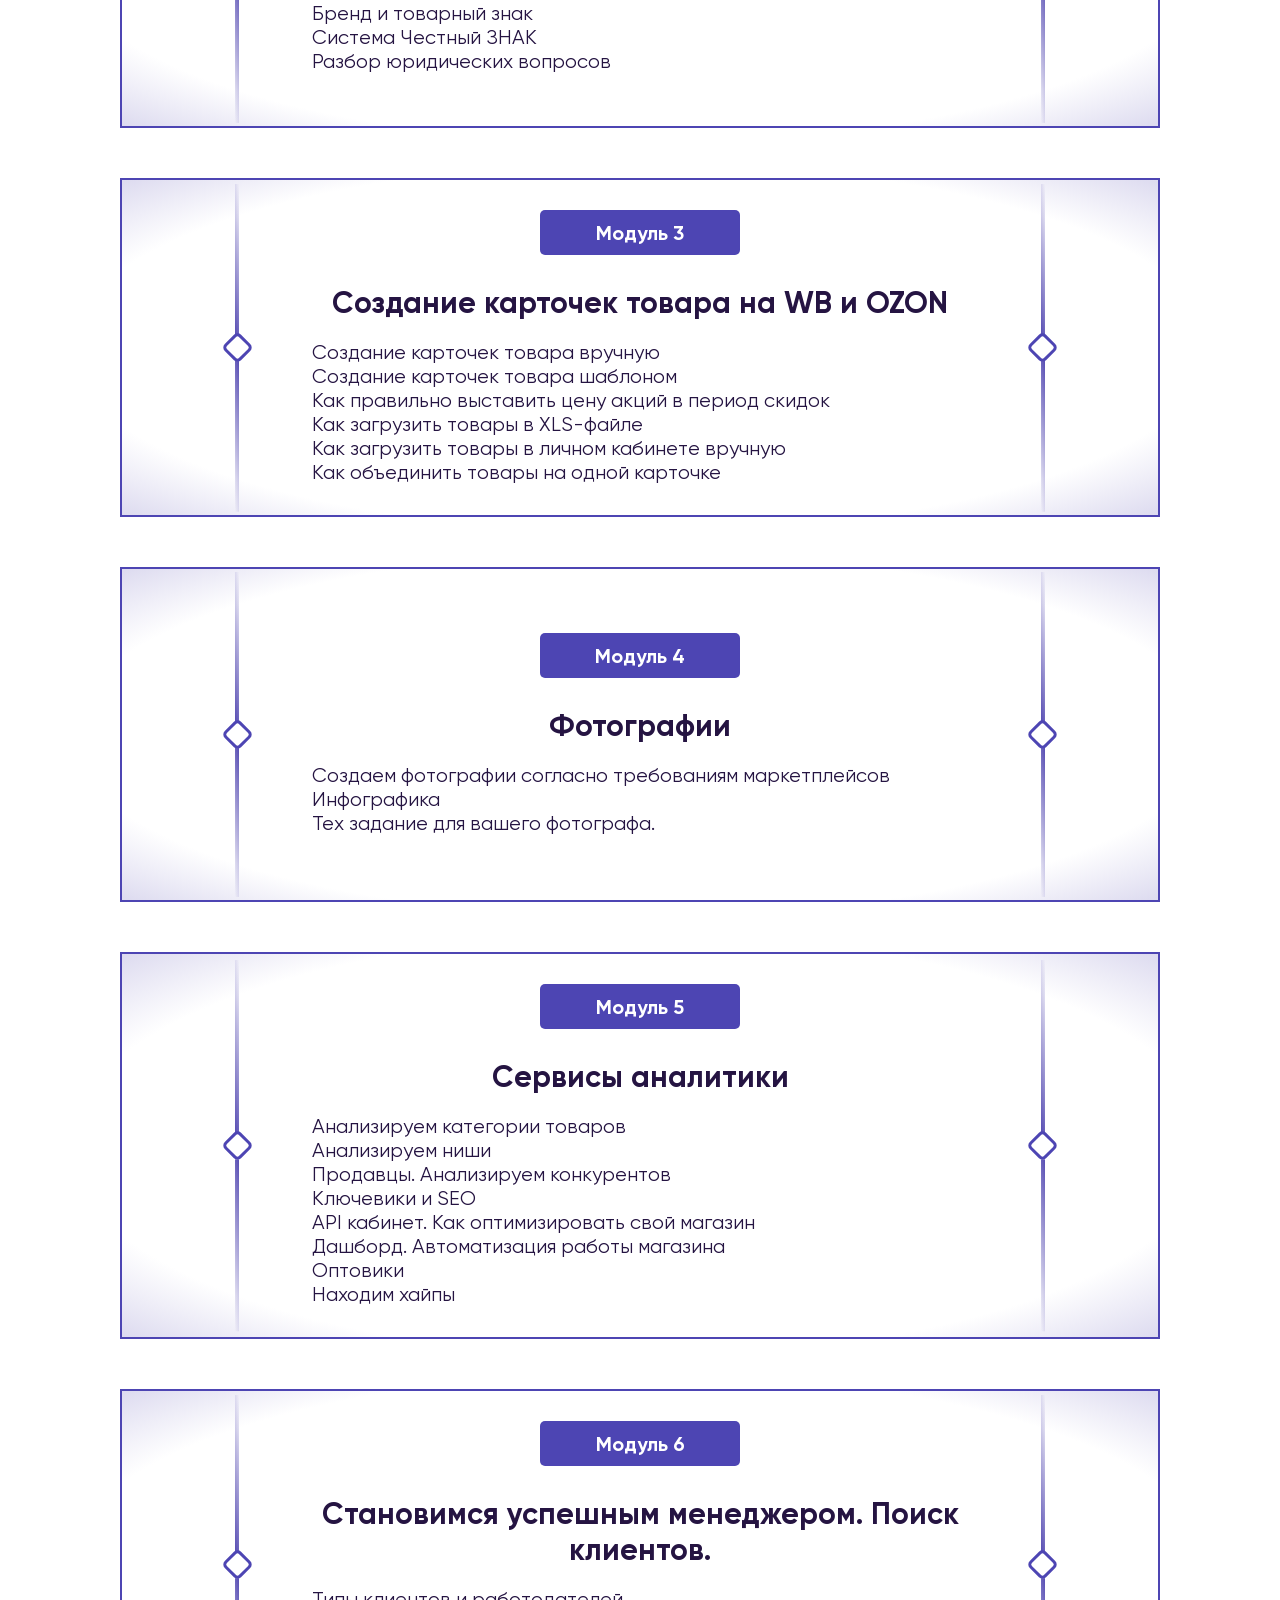
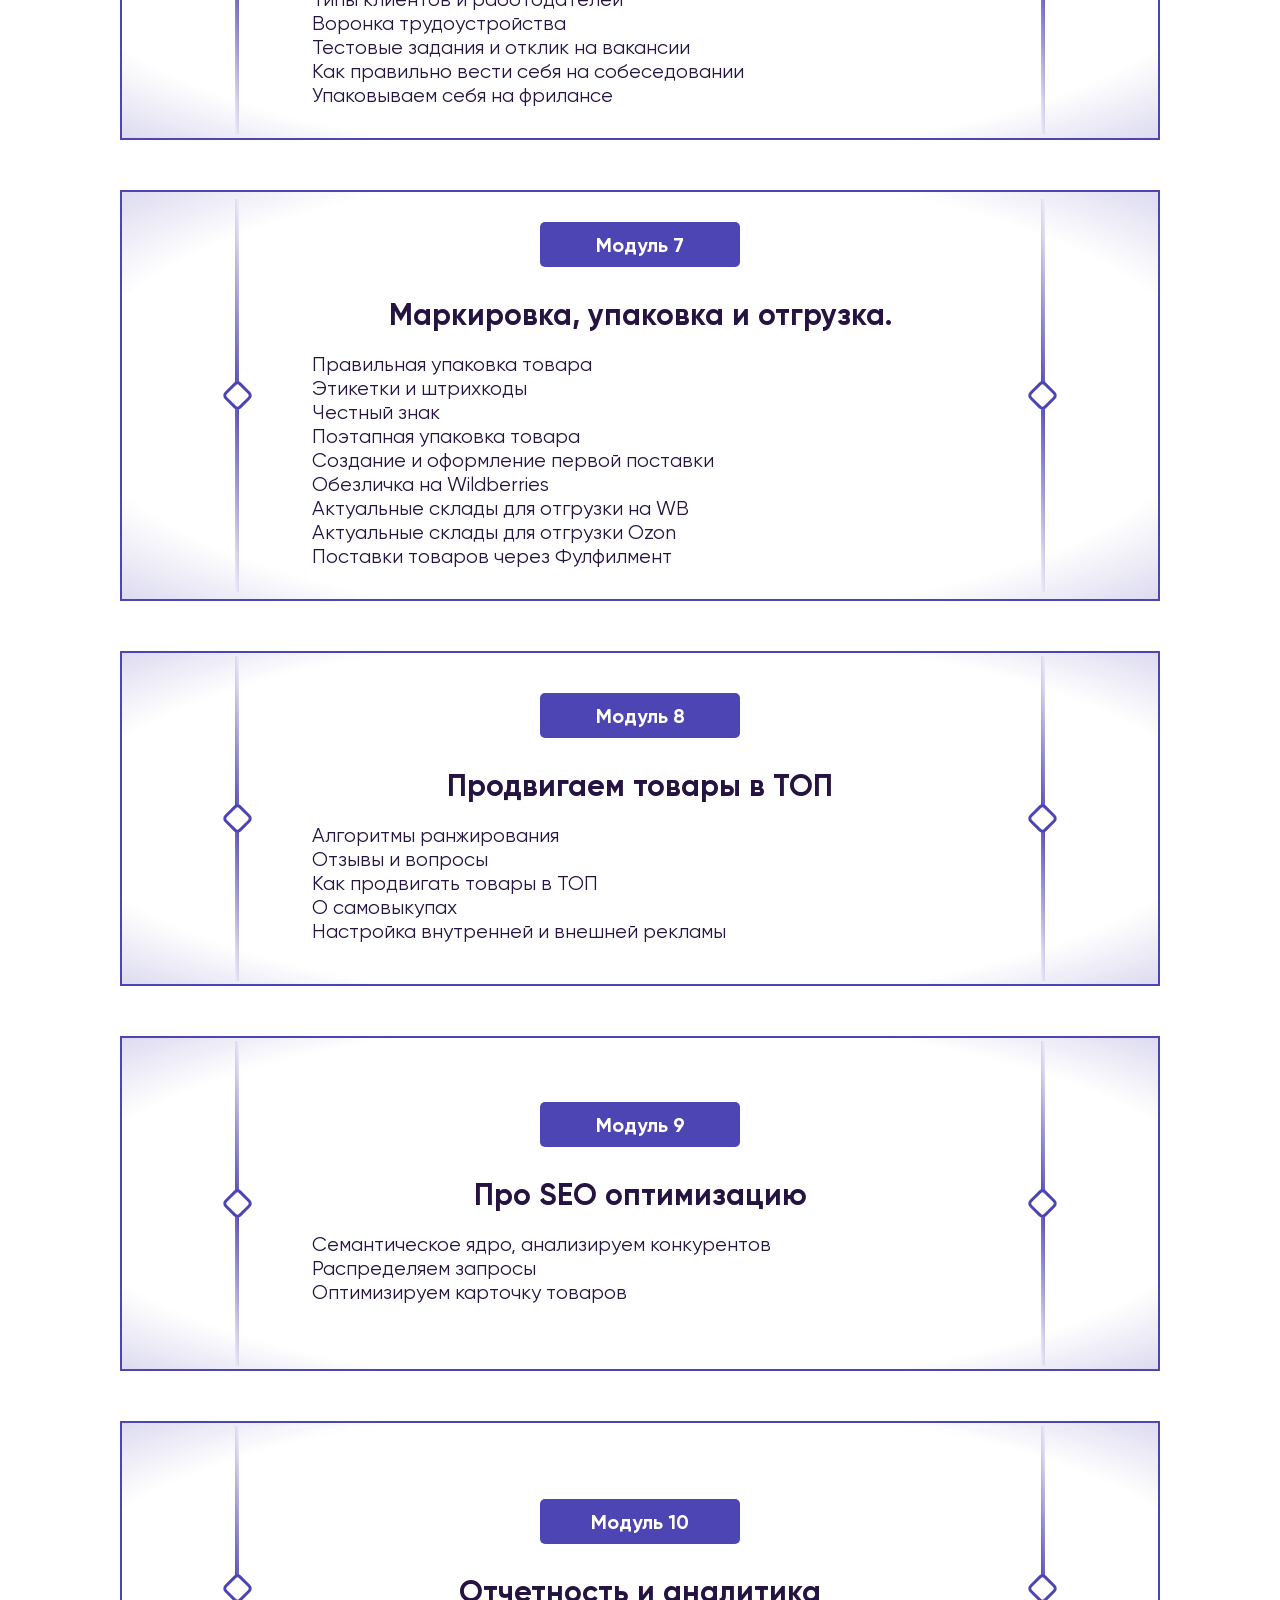
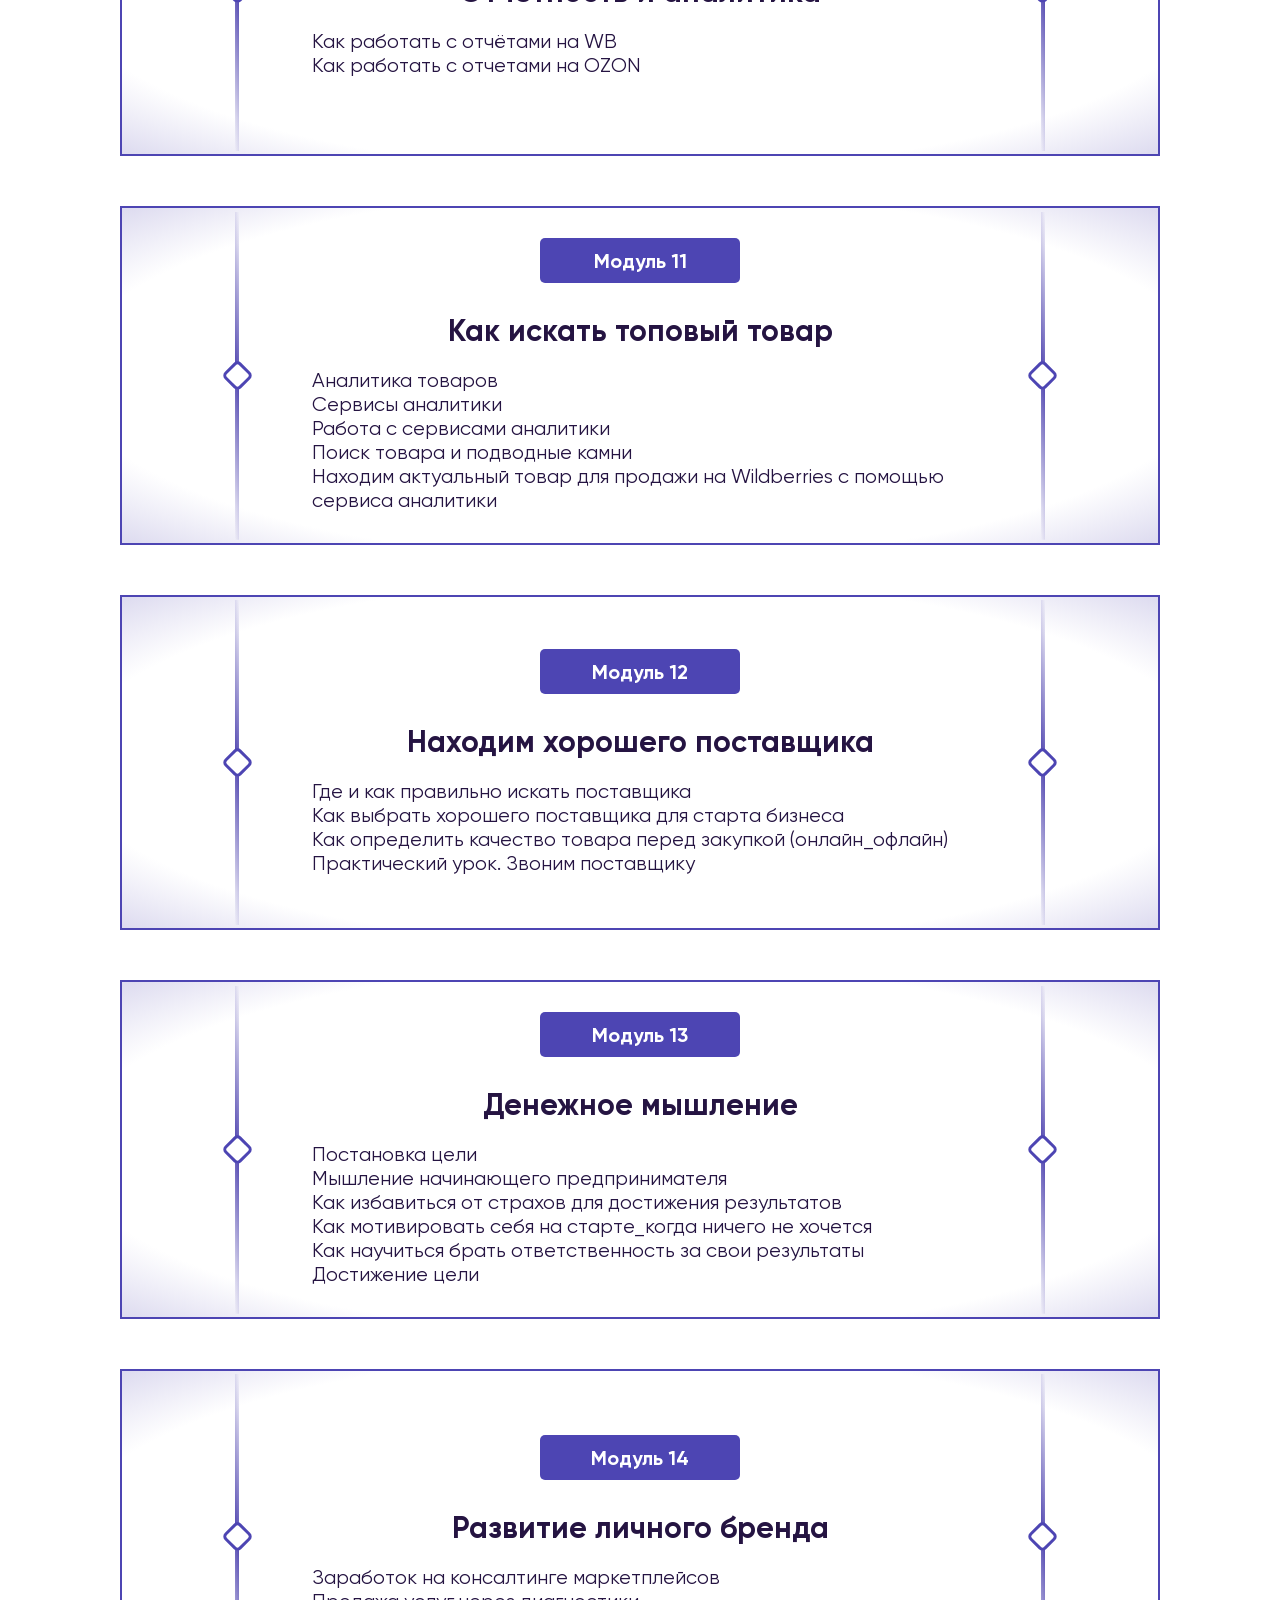
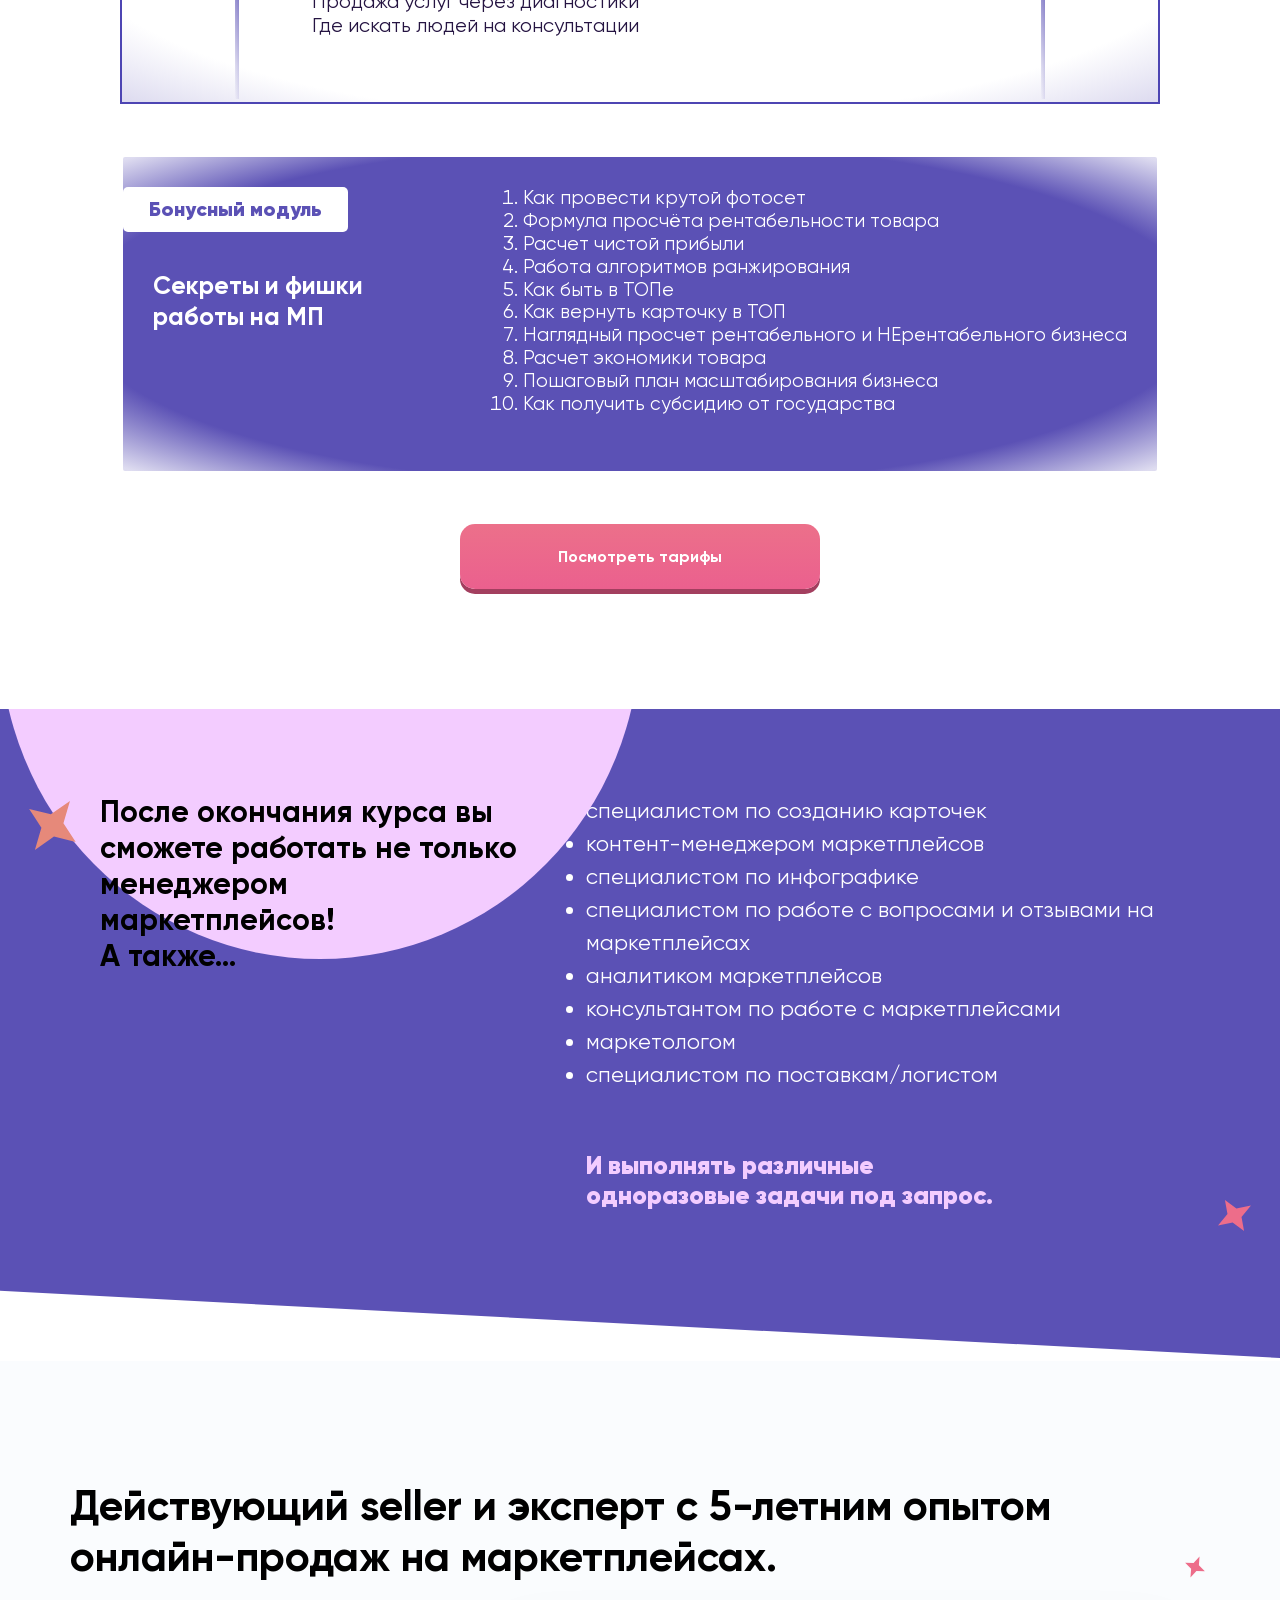
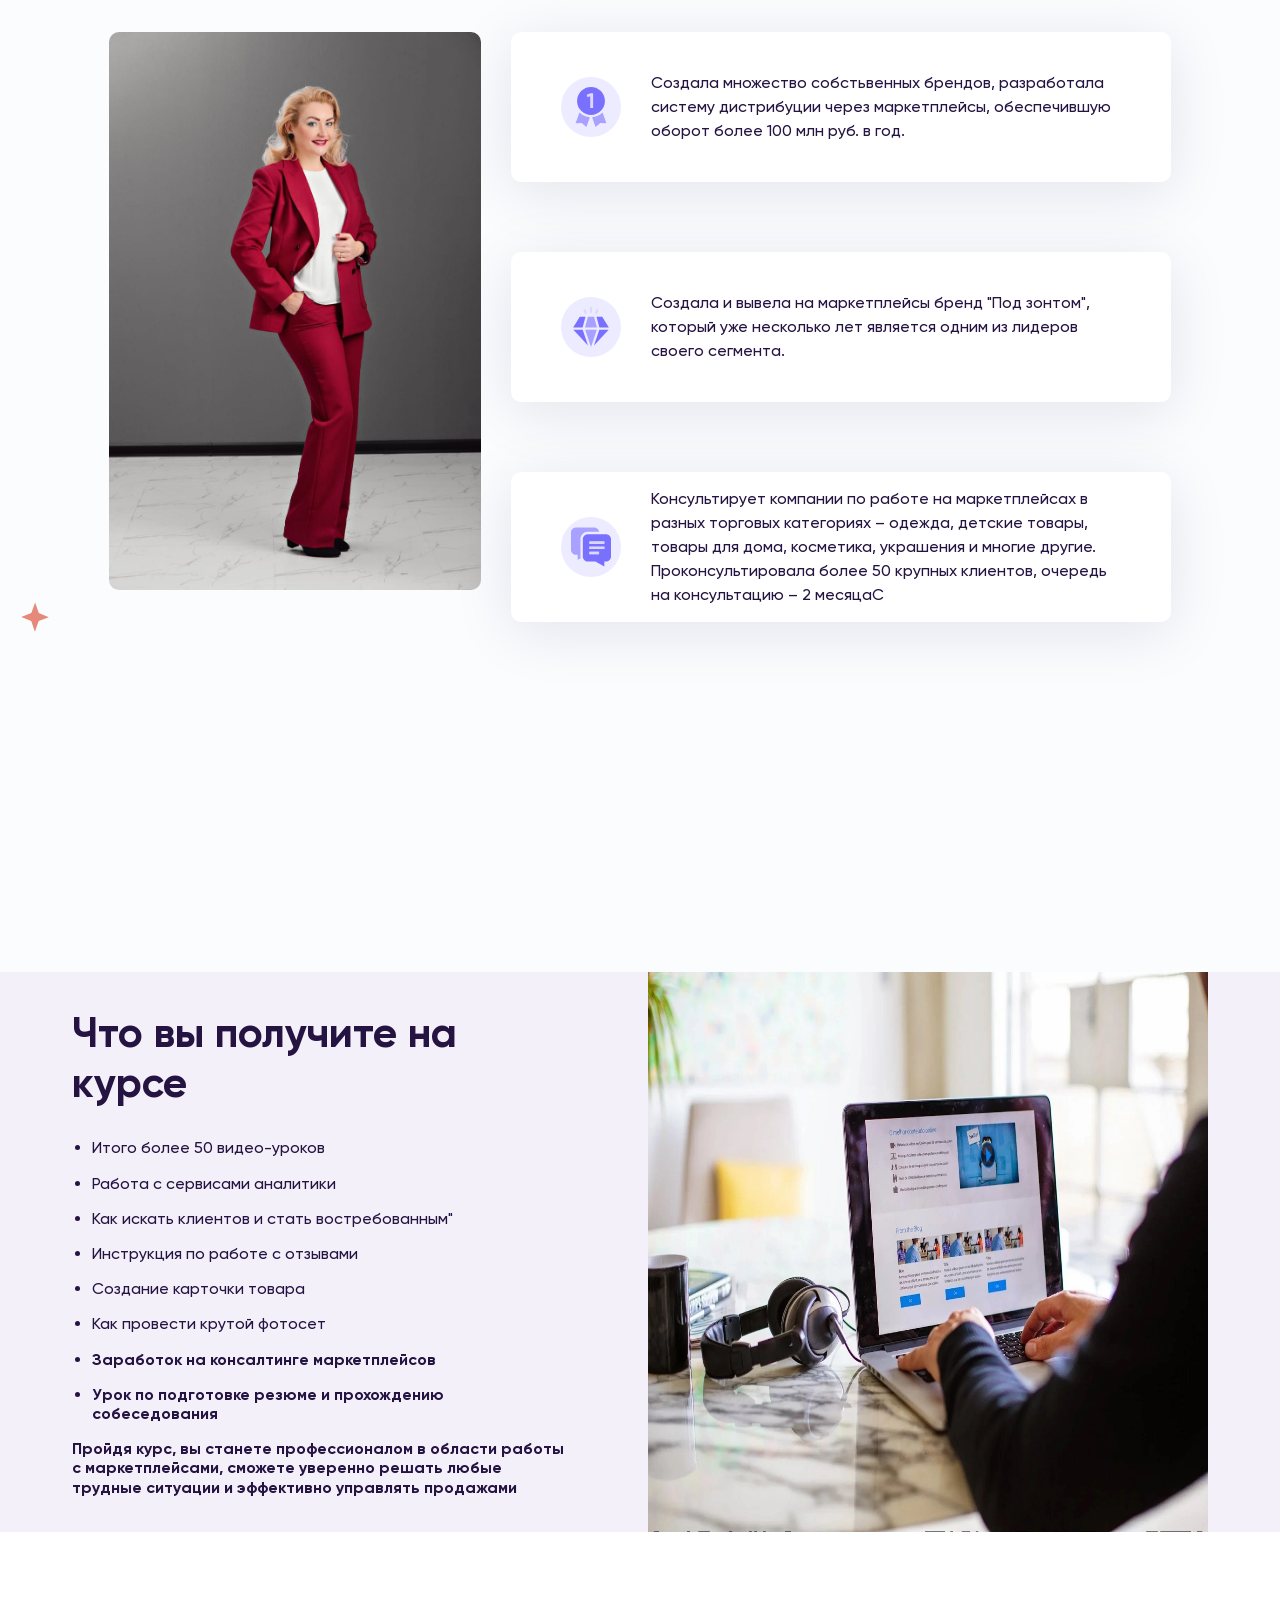
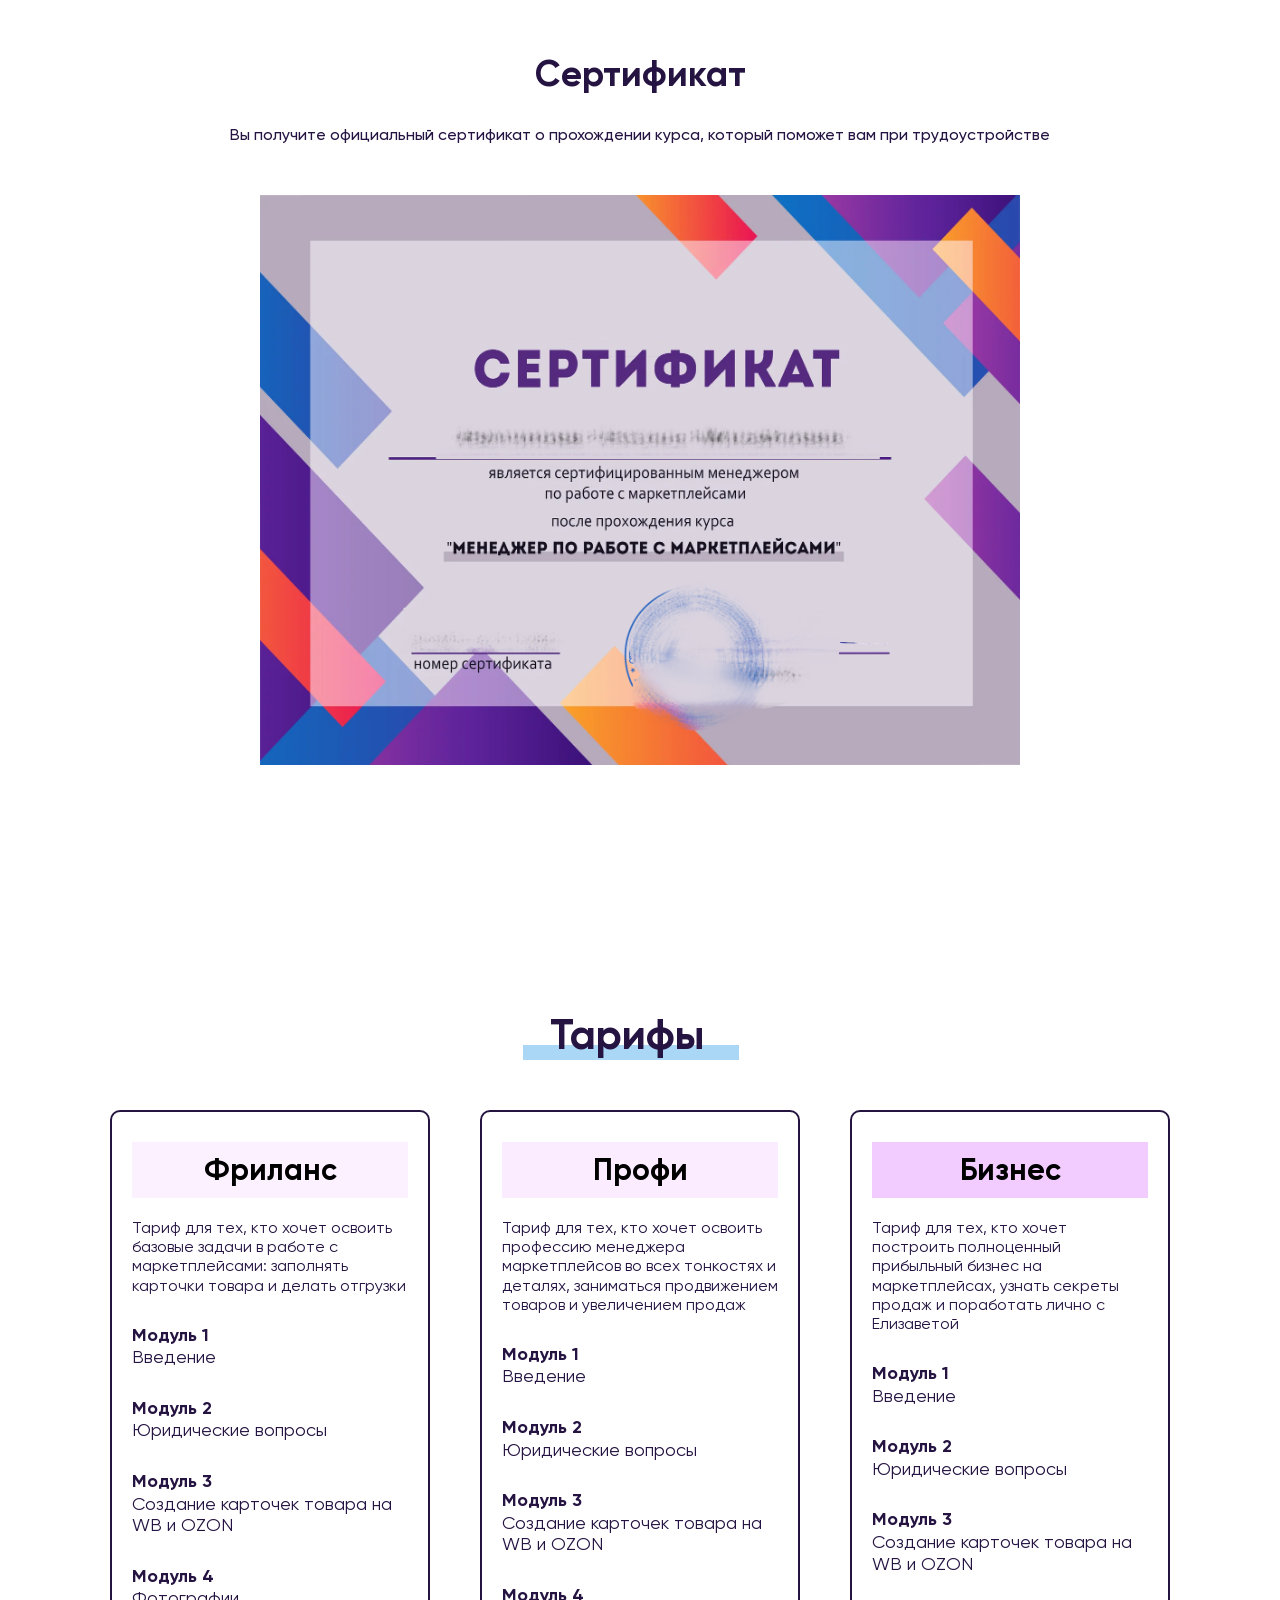
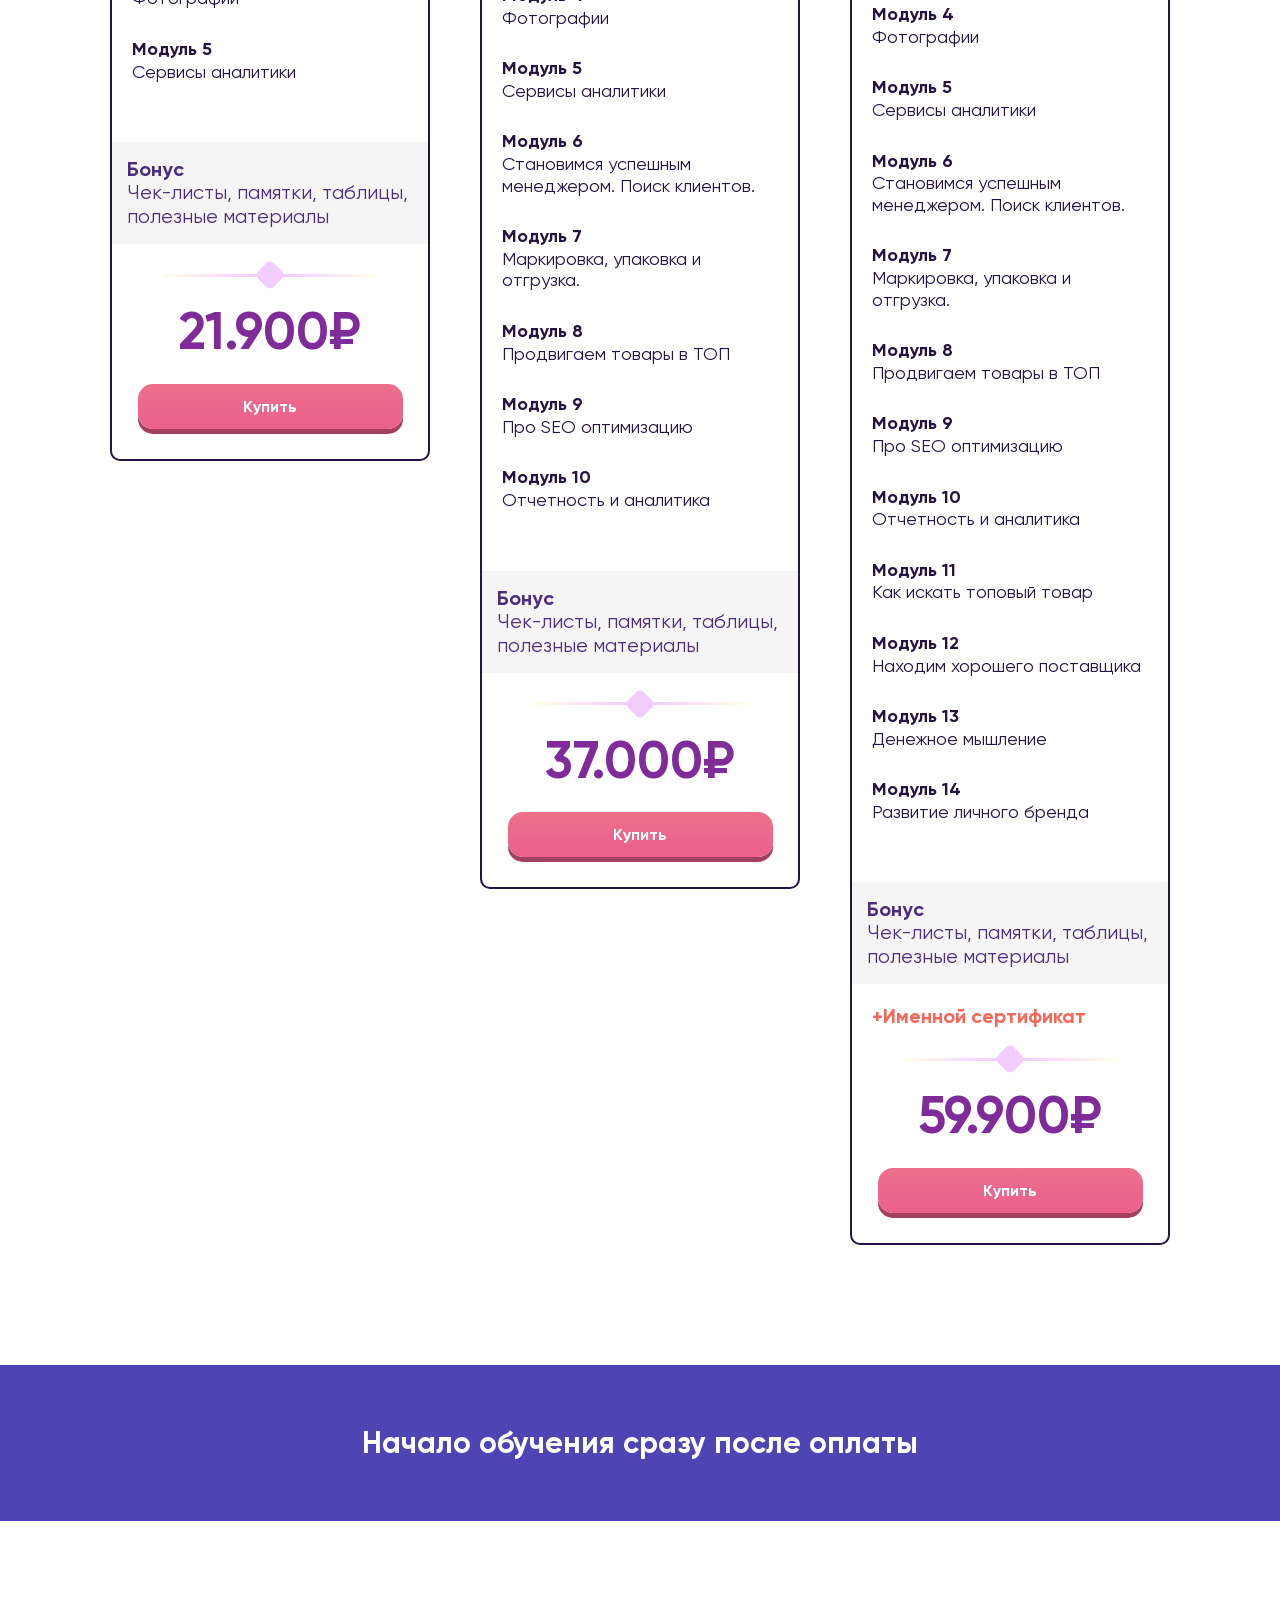
==== commit eb56771d: "gdg" ====
--- a/index.html
+++ b/index.html
@@ -47,7 +47,7 @@
             </div>
         </header>
         <main class="content">
-            <section class="hero">
+            <section class="hero" id="hero">
                 <div class="container">
                     <div class="hero__block">
                         <div class="hero__main">
@@ -805,7 +805,7 @@
                     <h2 class="certificate__title title">Сертификат</h2>
                     <h3 class="certificate__subtitle">Вы получите официальный сертификат о прохождении курса, который поможет вам при трудоустройстве</h3>
                     <div class="certificate__img">
-                        <img src="assets/img/certificate.png" alt="Сертификат который выдается по завершению курса" width="700" height="400" loading="lazy">
+                        <img src="assets/img/certificate.png" alt="Сертификат который выдается по завершению курса" width="760" height="570" loading="lazy">
                     </div>
                 </div>
             </section>
@@ -1159,7 +1159,13 @@
                 <a href="https://t.me/sellercours" target="_blank" class="footer__contacts">Мы в telegram @sellercours</a>
             </div>                    
         </footer>
-    </div>
+        <a href="https://t.me/sellercours" target="_blank" class="message-feedback">
+            <img src="assets/icons/Telegram-App.svg" alt="Связатсья с нами в telegram" width="30" height="30" loading="lazy">
+        </a>
+        <a href="#hero" class="arrow-origin">
+            <img src="assets/icons/arow-top-orange.svg" alt="Связатсья с нами в telegram" width="30" height="30" loading="lazy">
+        </a>
+    </div>   
     <script src="assets/js/swiper-bundle.min.js"></script>
     <script src="assets/js/script.js"></script>
 </body>
--- a/assets/css/style.css
+++ b/assets/css/style.css
@@ -21,5 +21,6 @@
 @import url(../css/FAQ.css);
 @import url(../css/contacts.css);
 @import url(../css/footer.css);
+@import url(../css/message-feedback.css);
 
 @import url(../css/media.css);
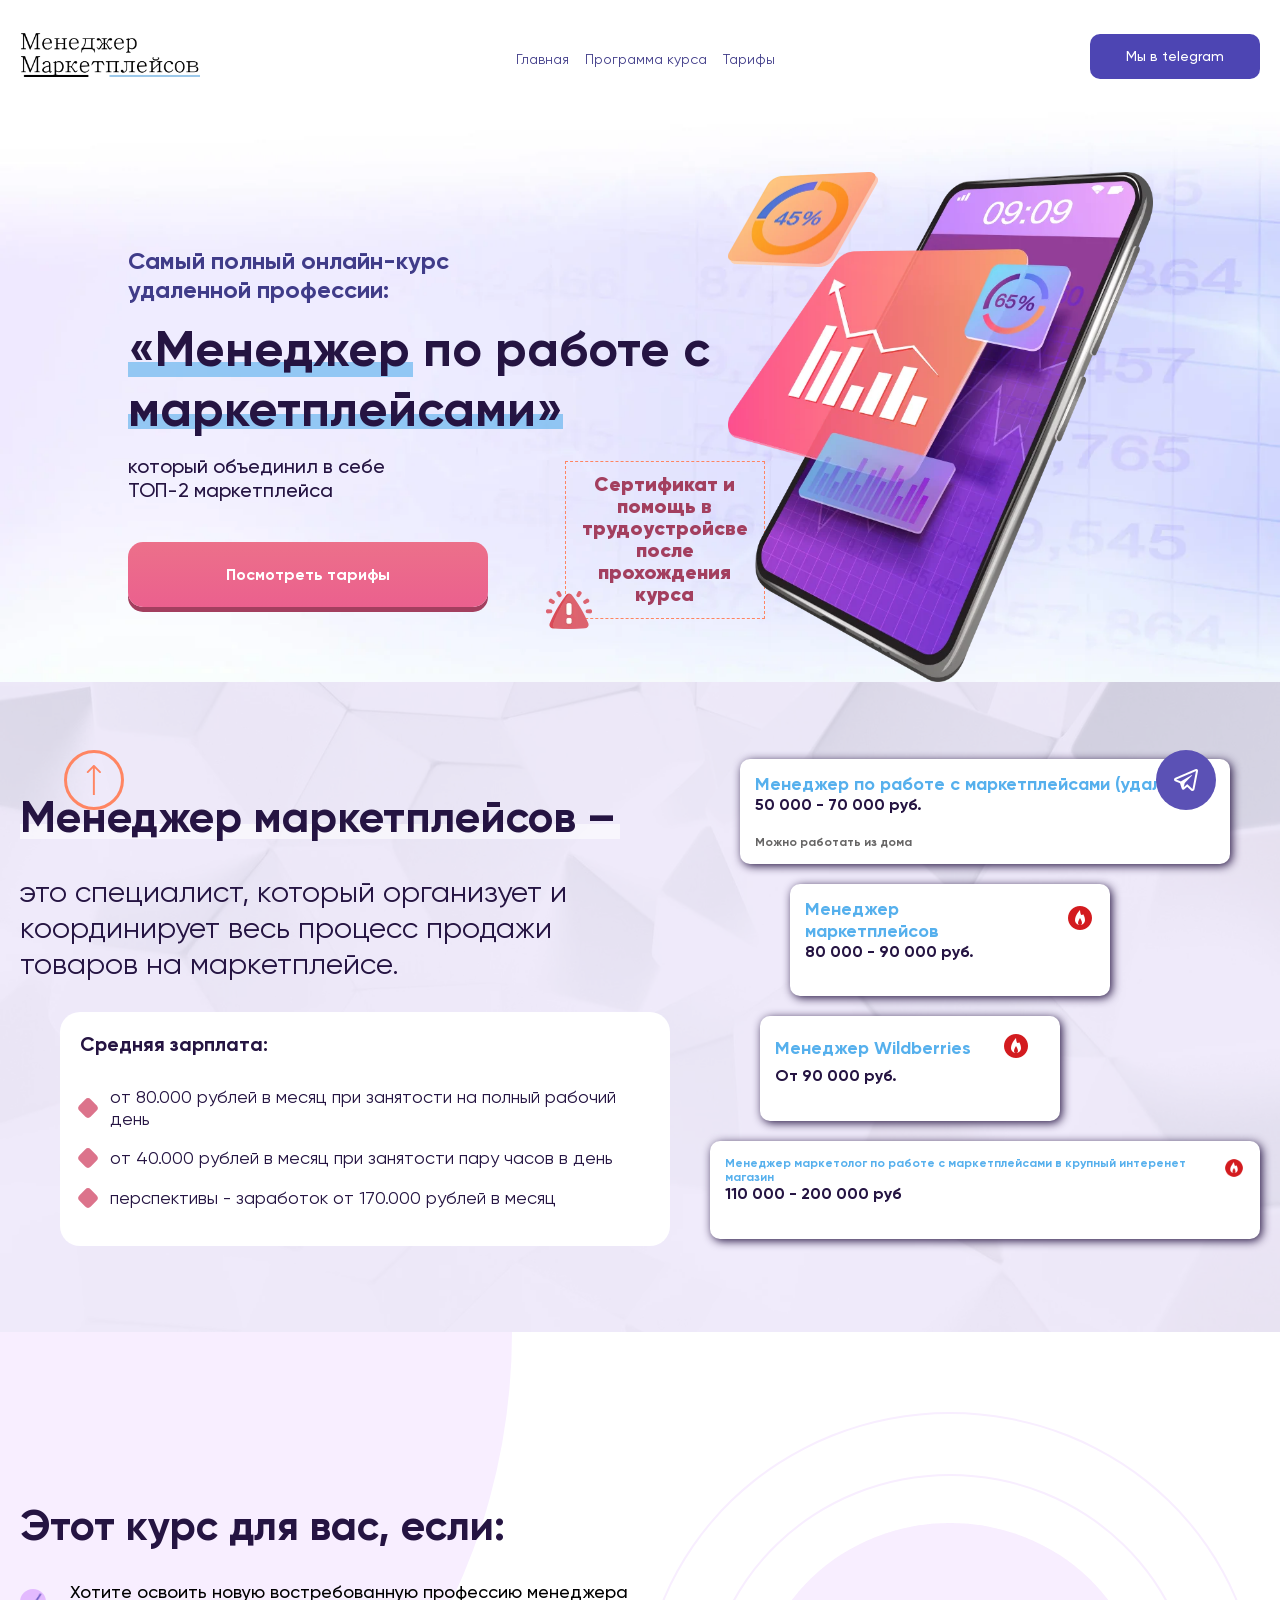
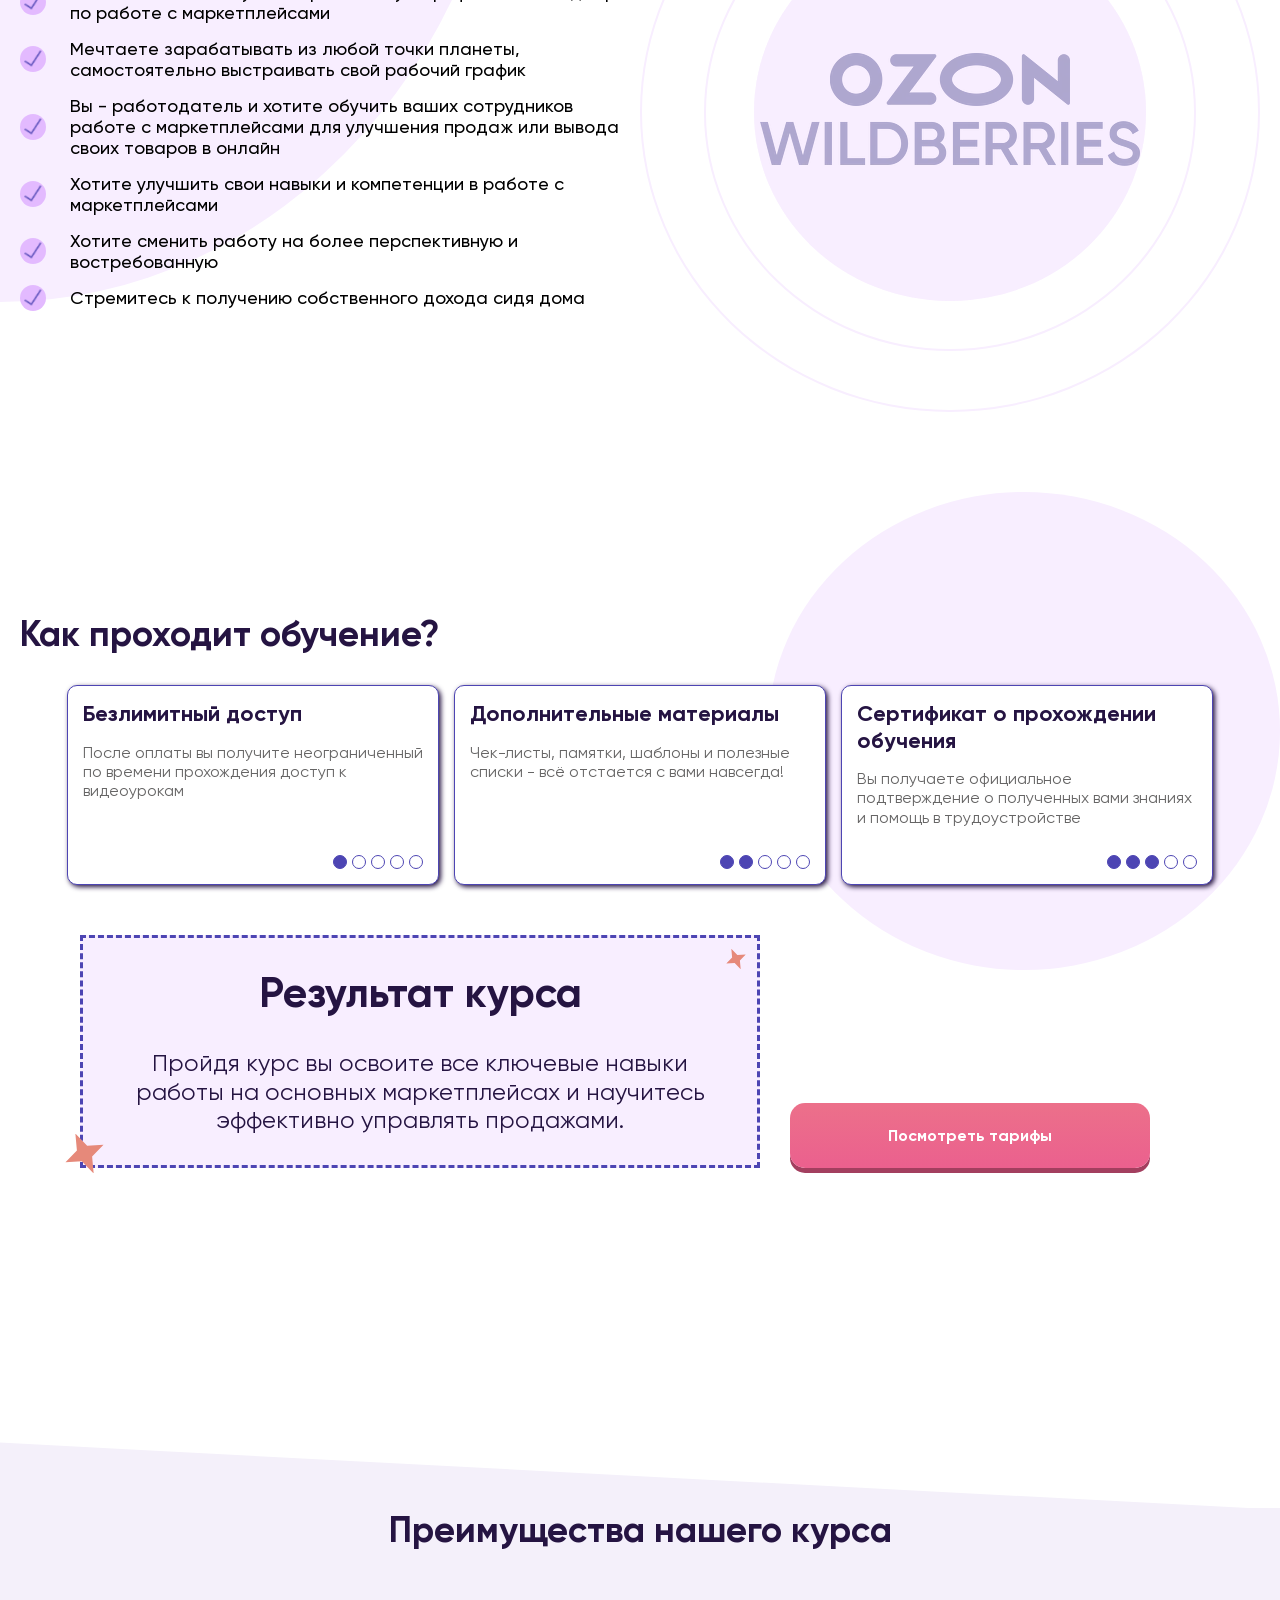
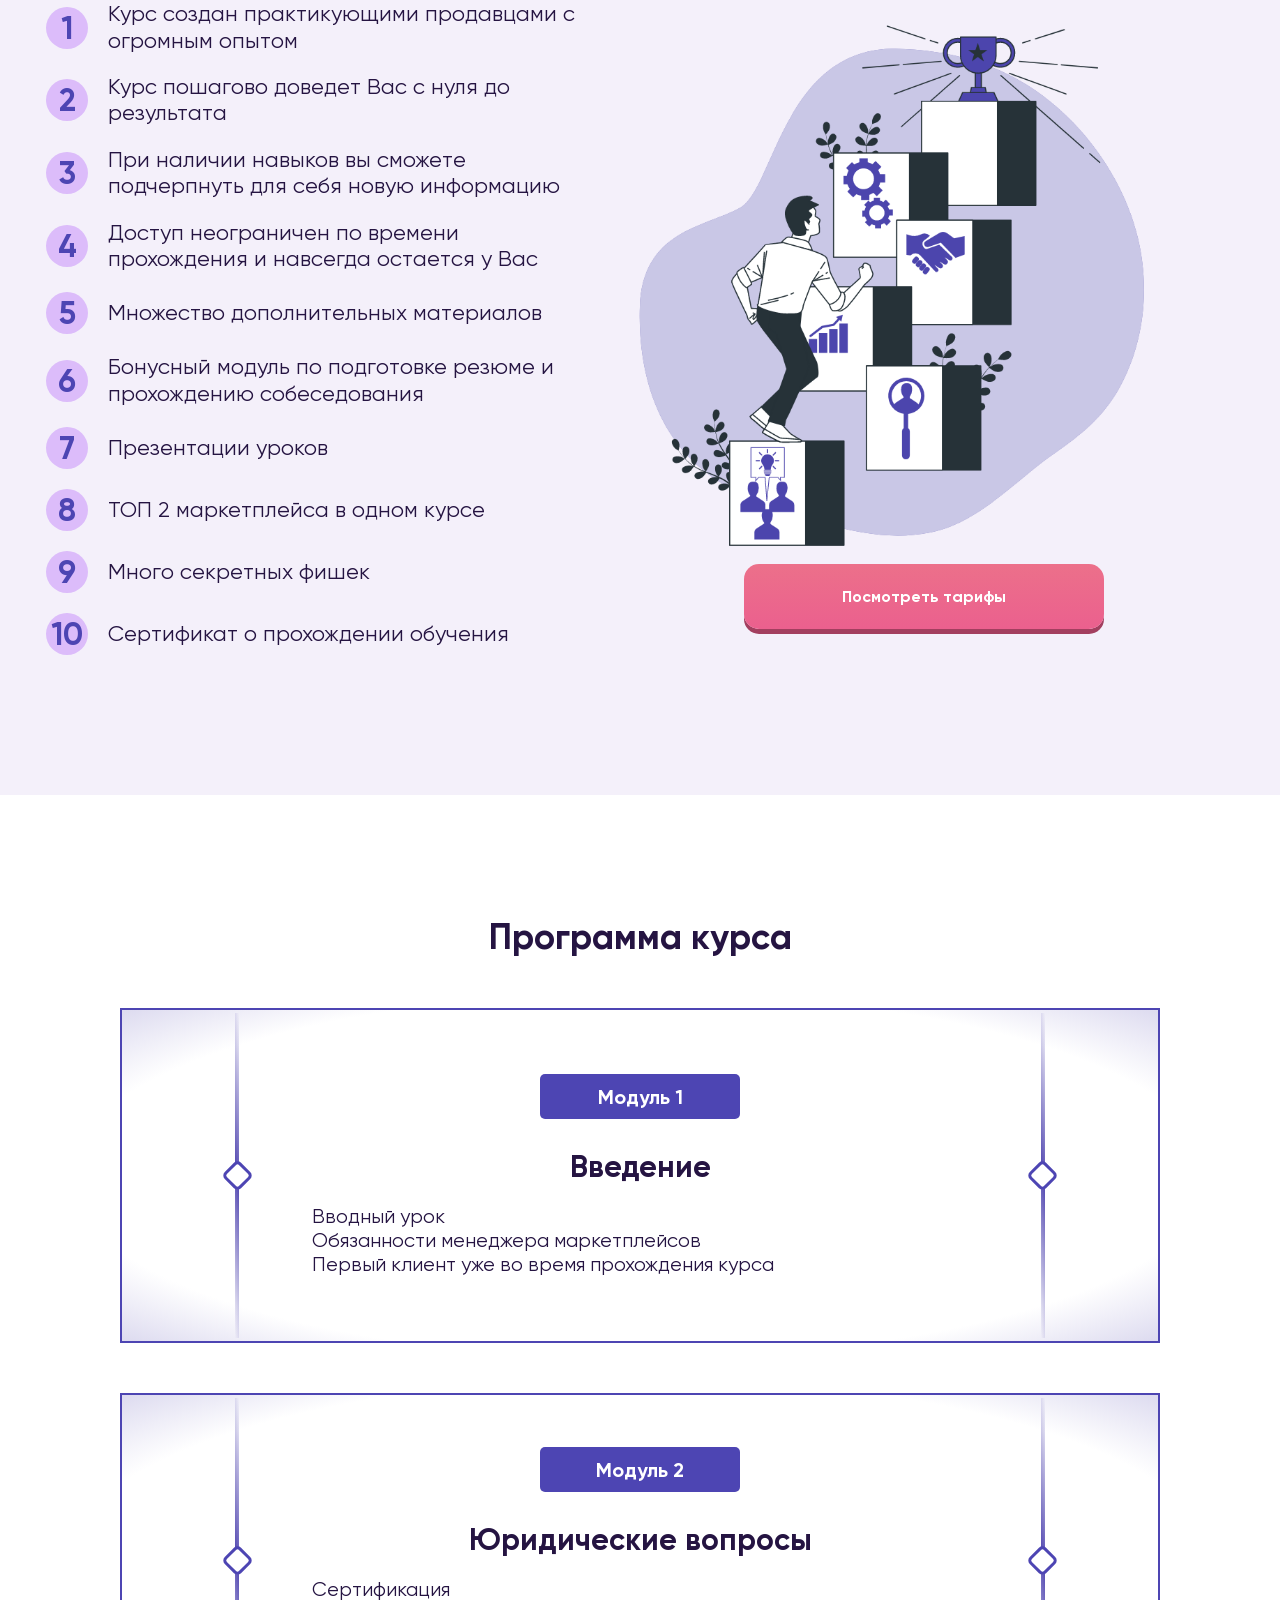
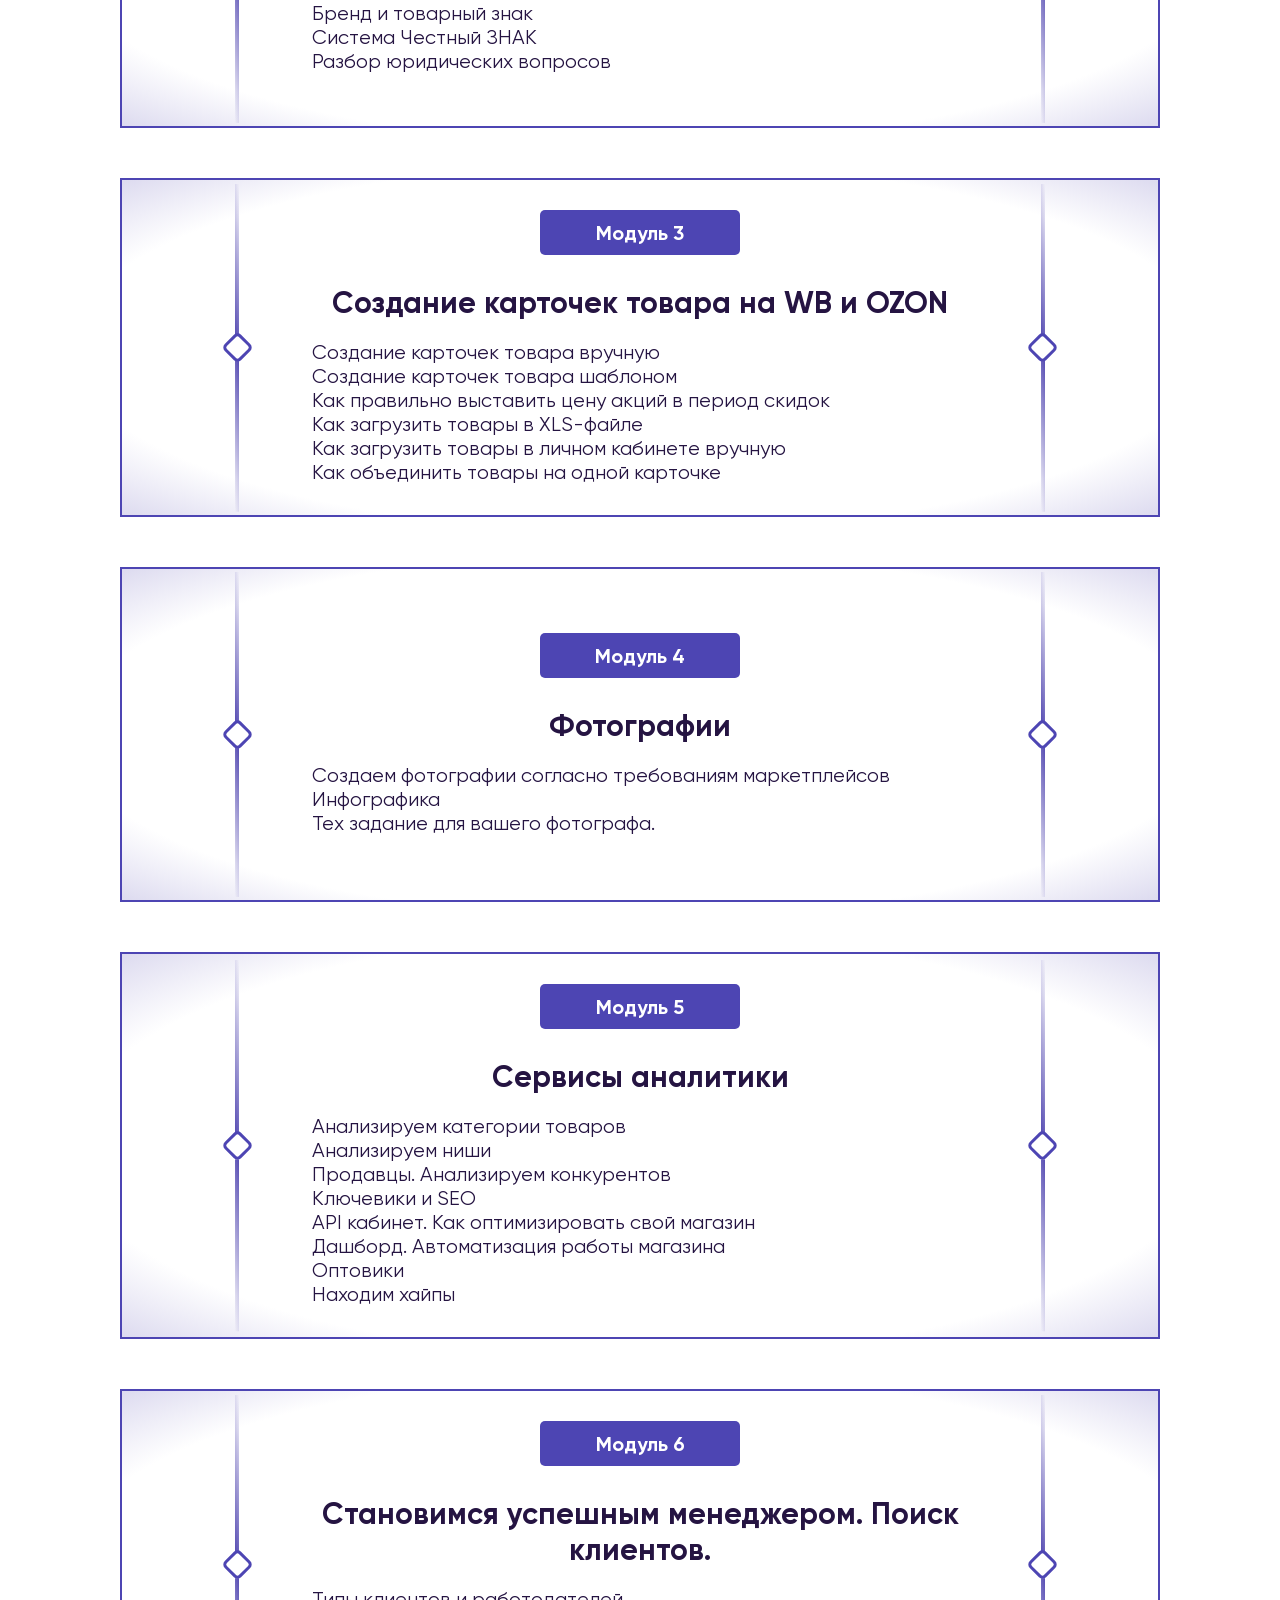
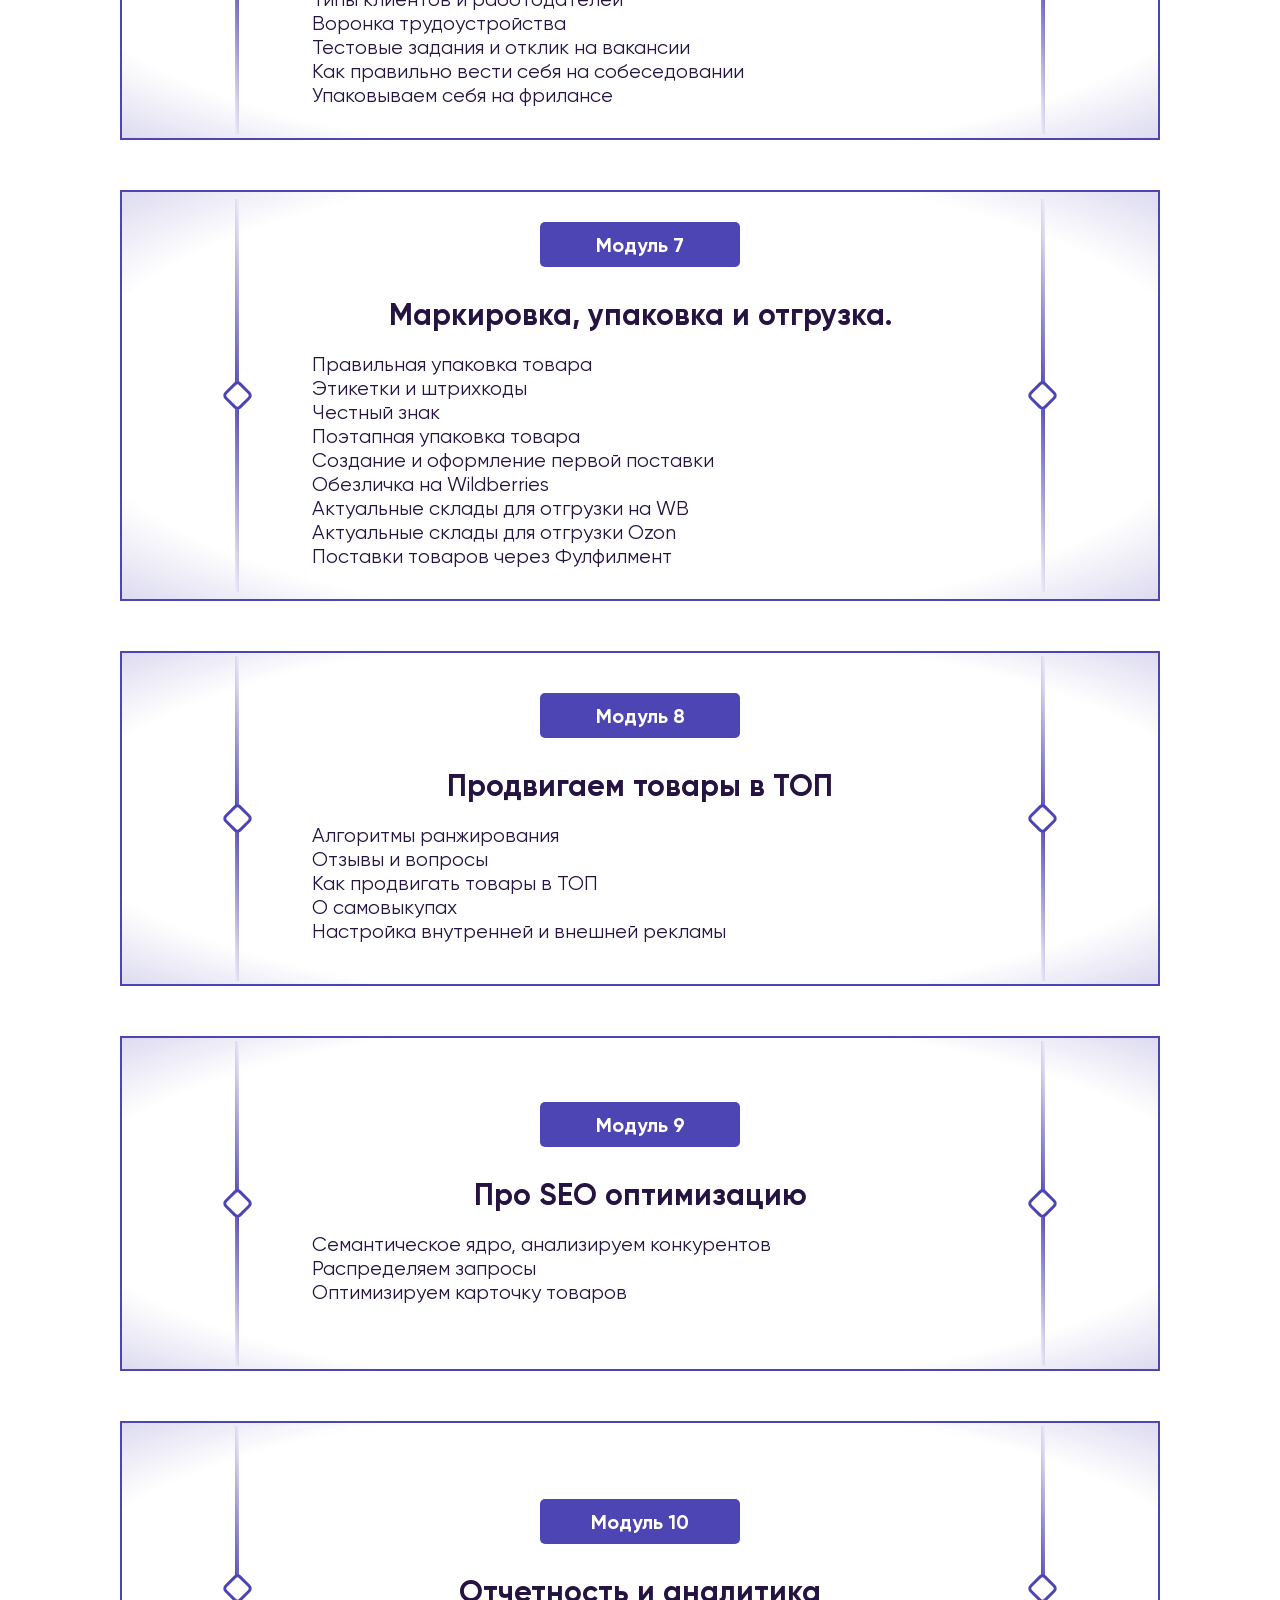
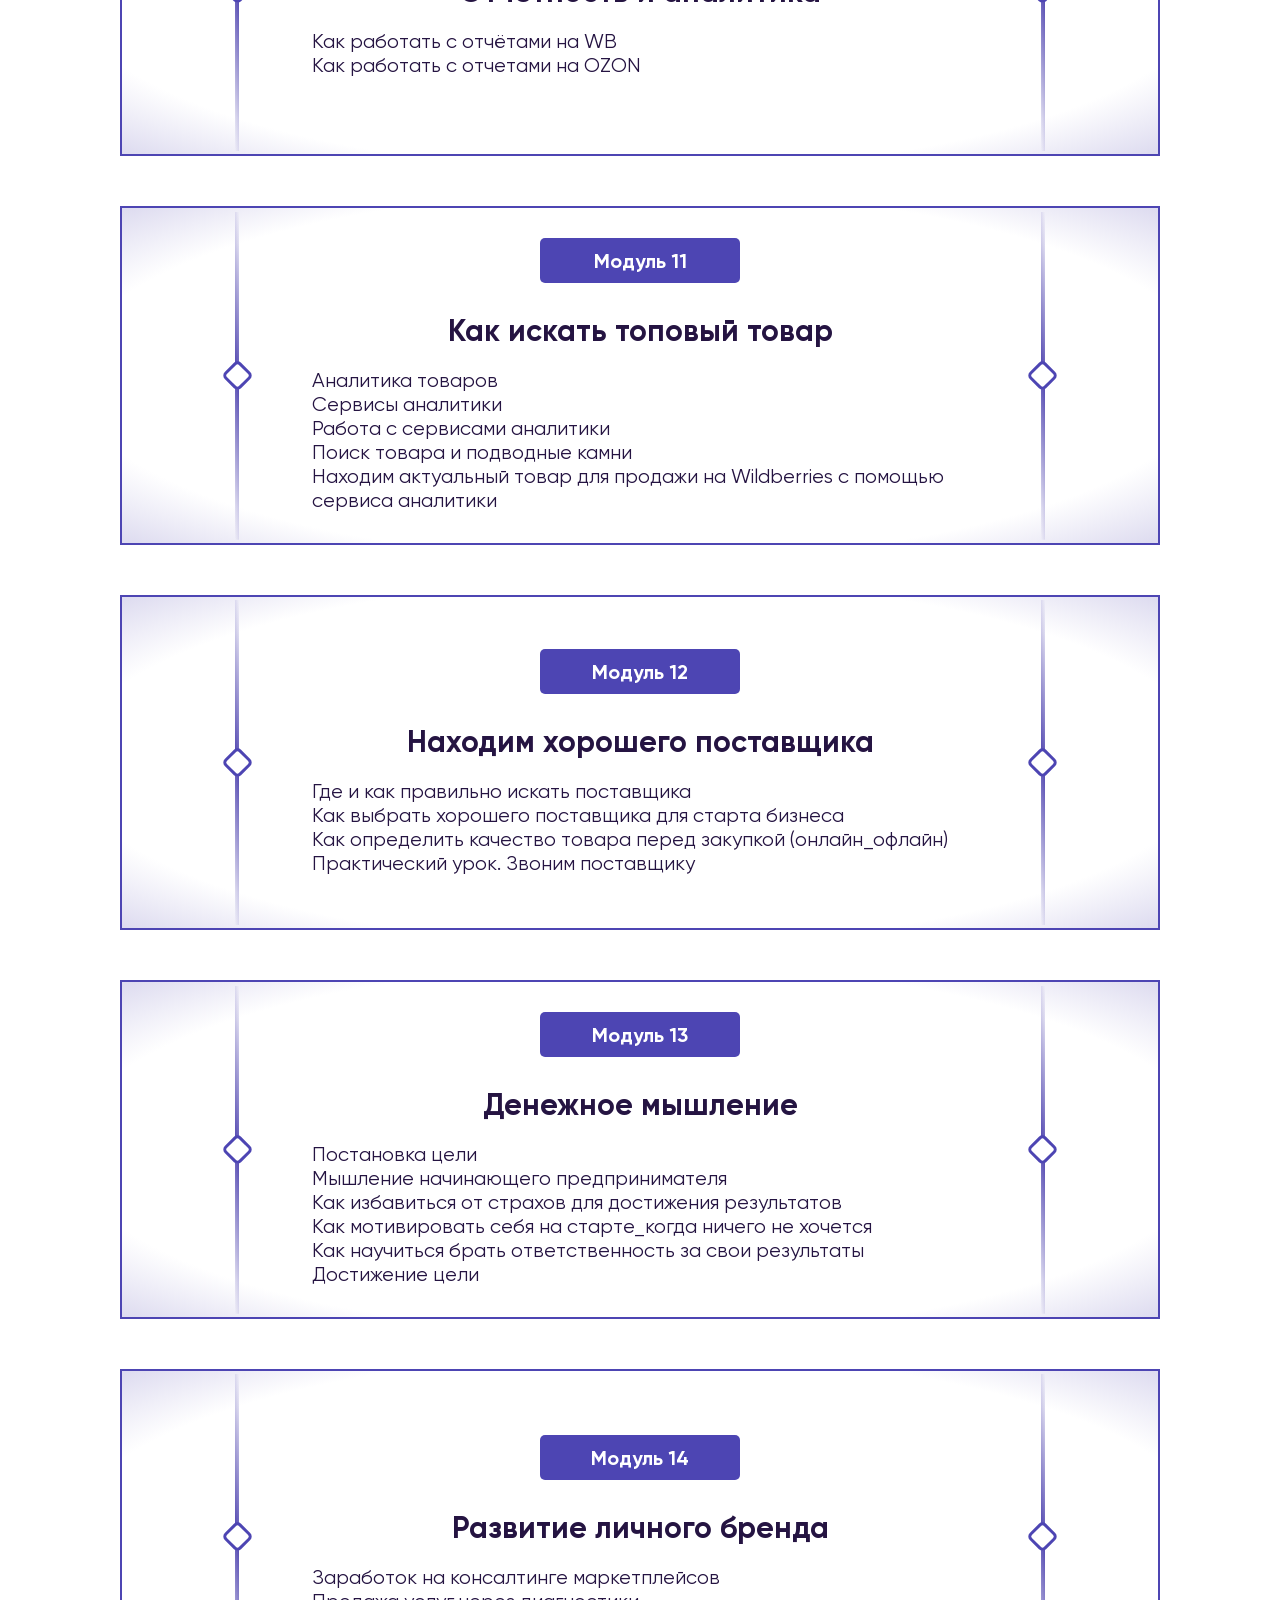
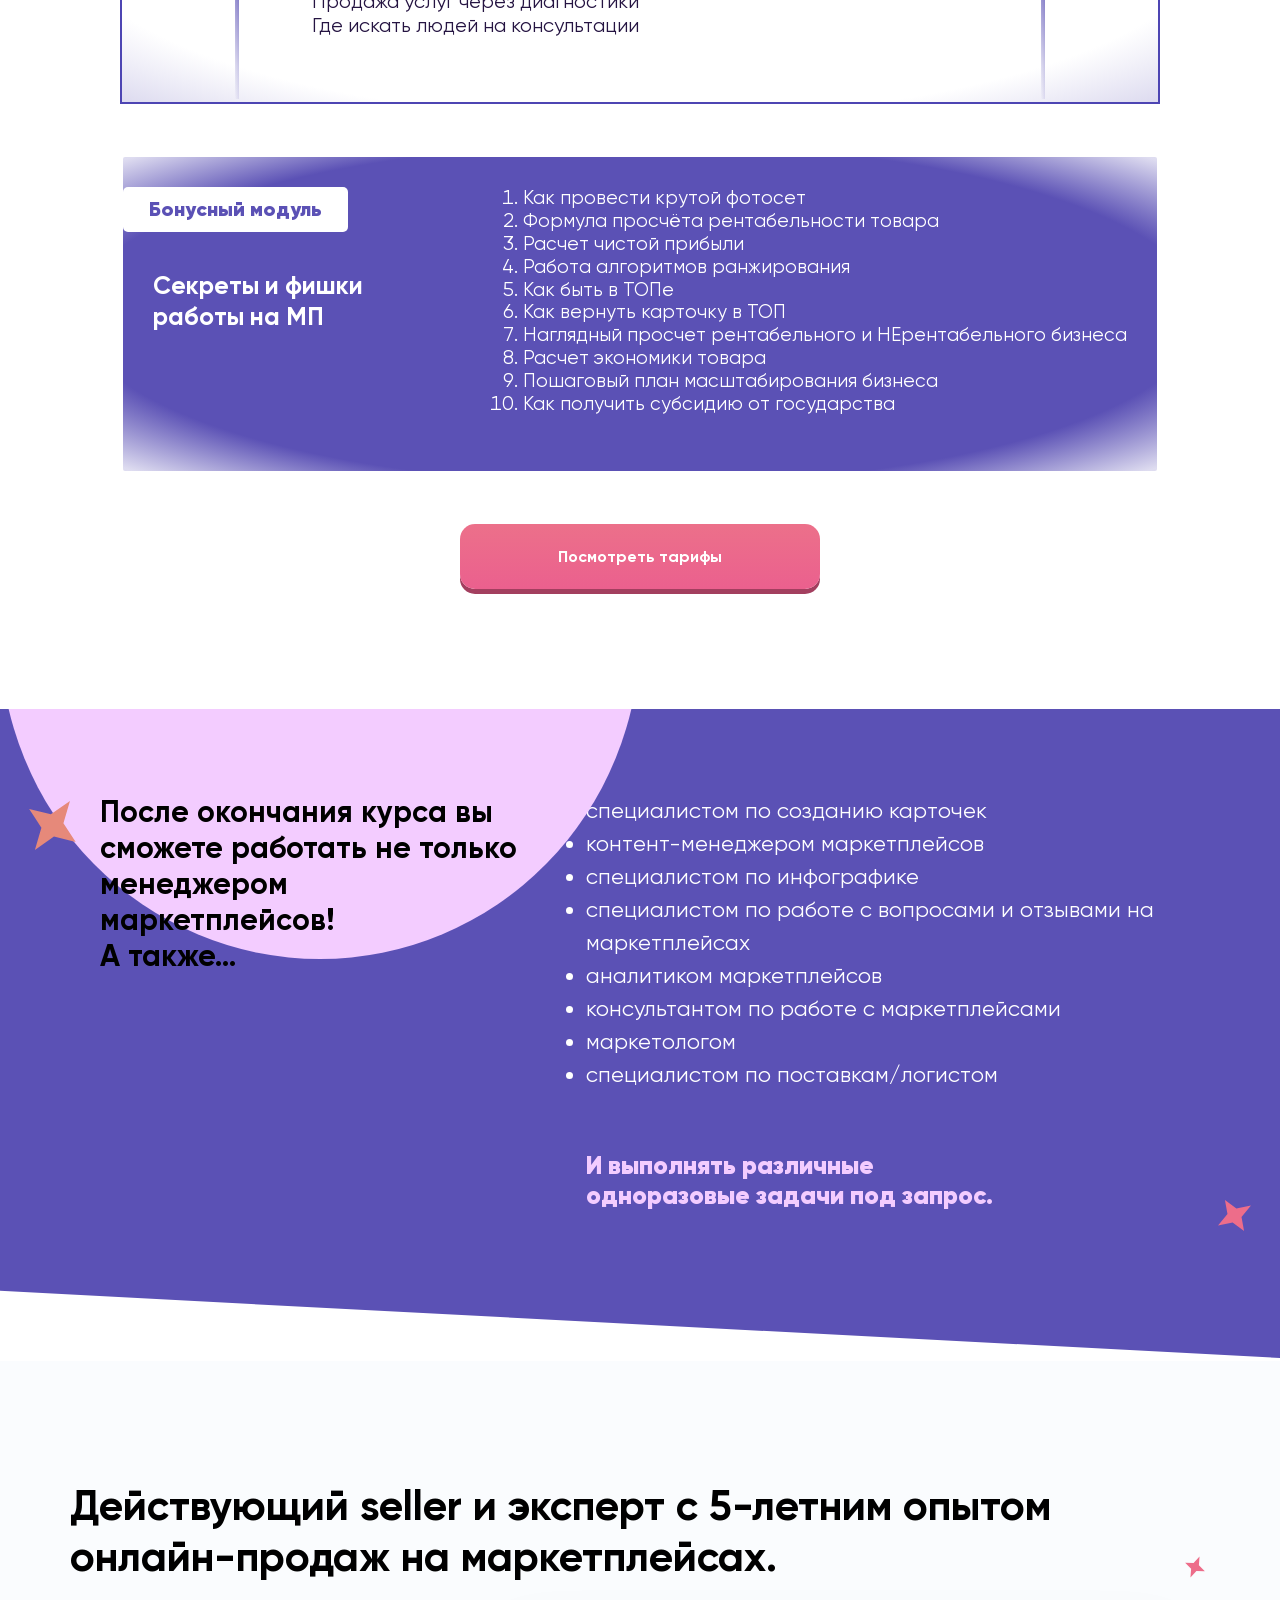
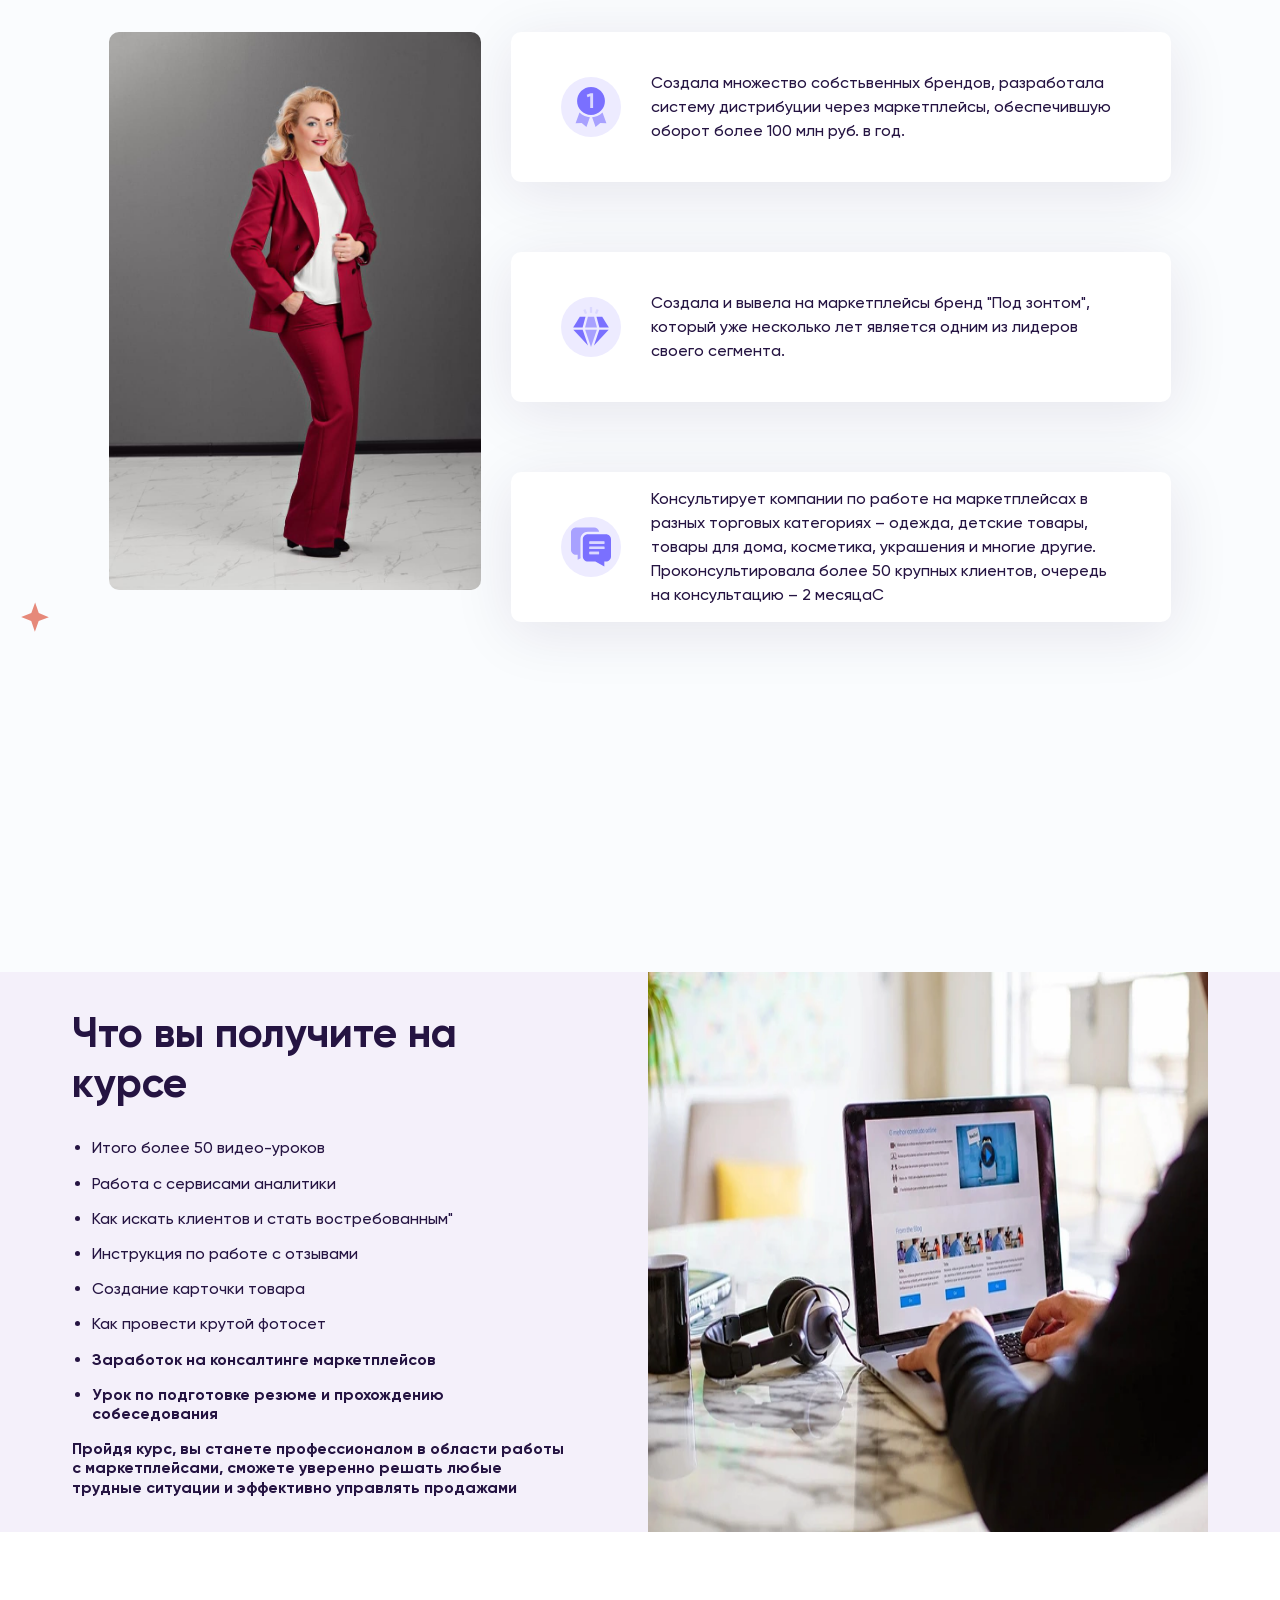
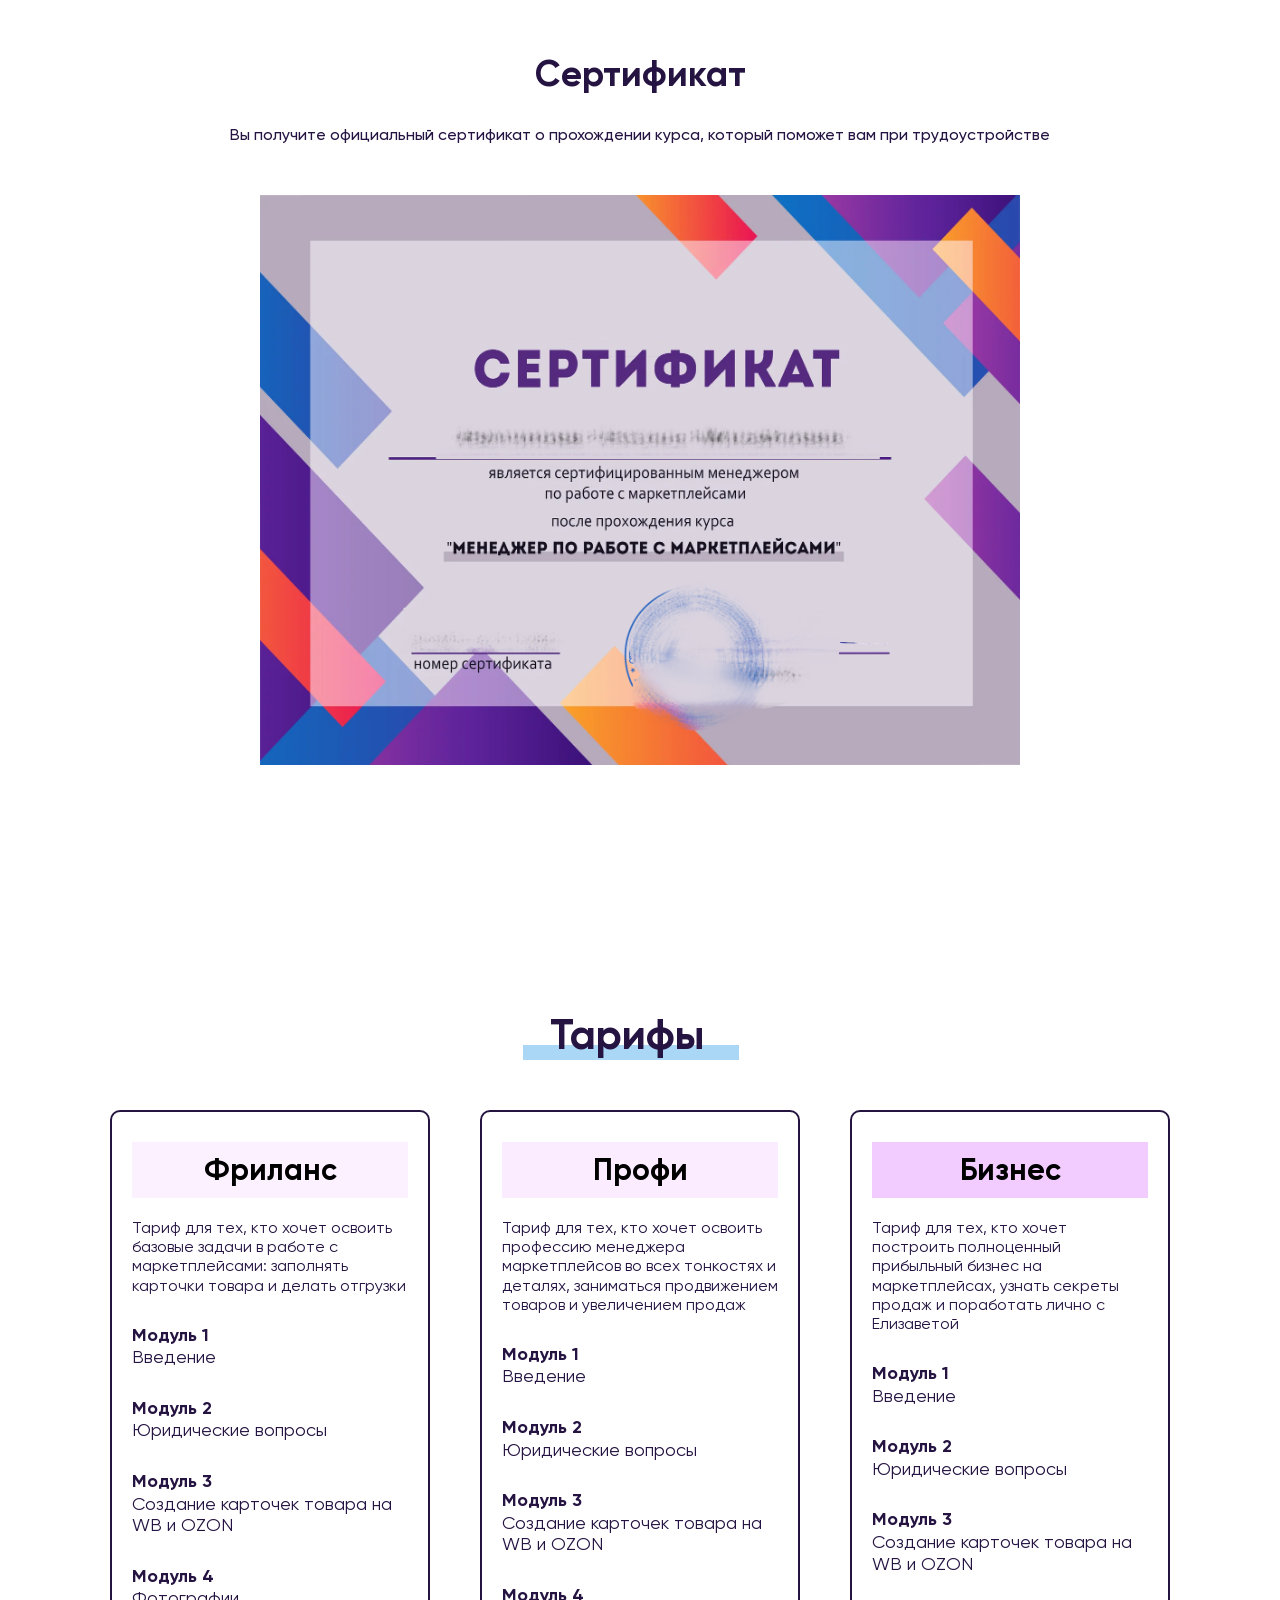
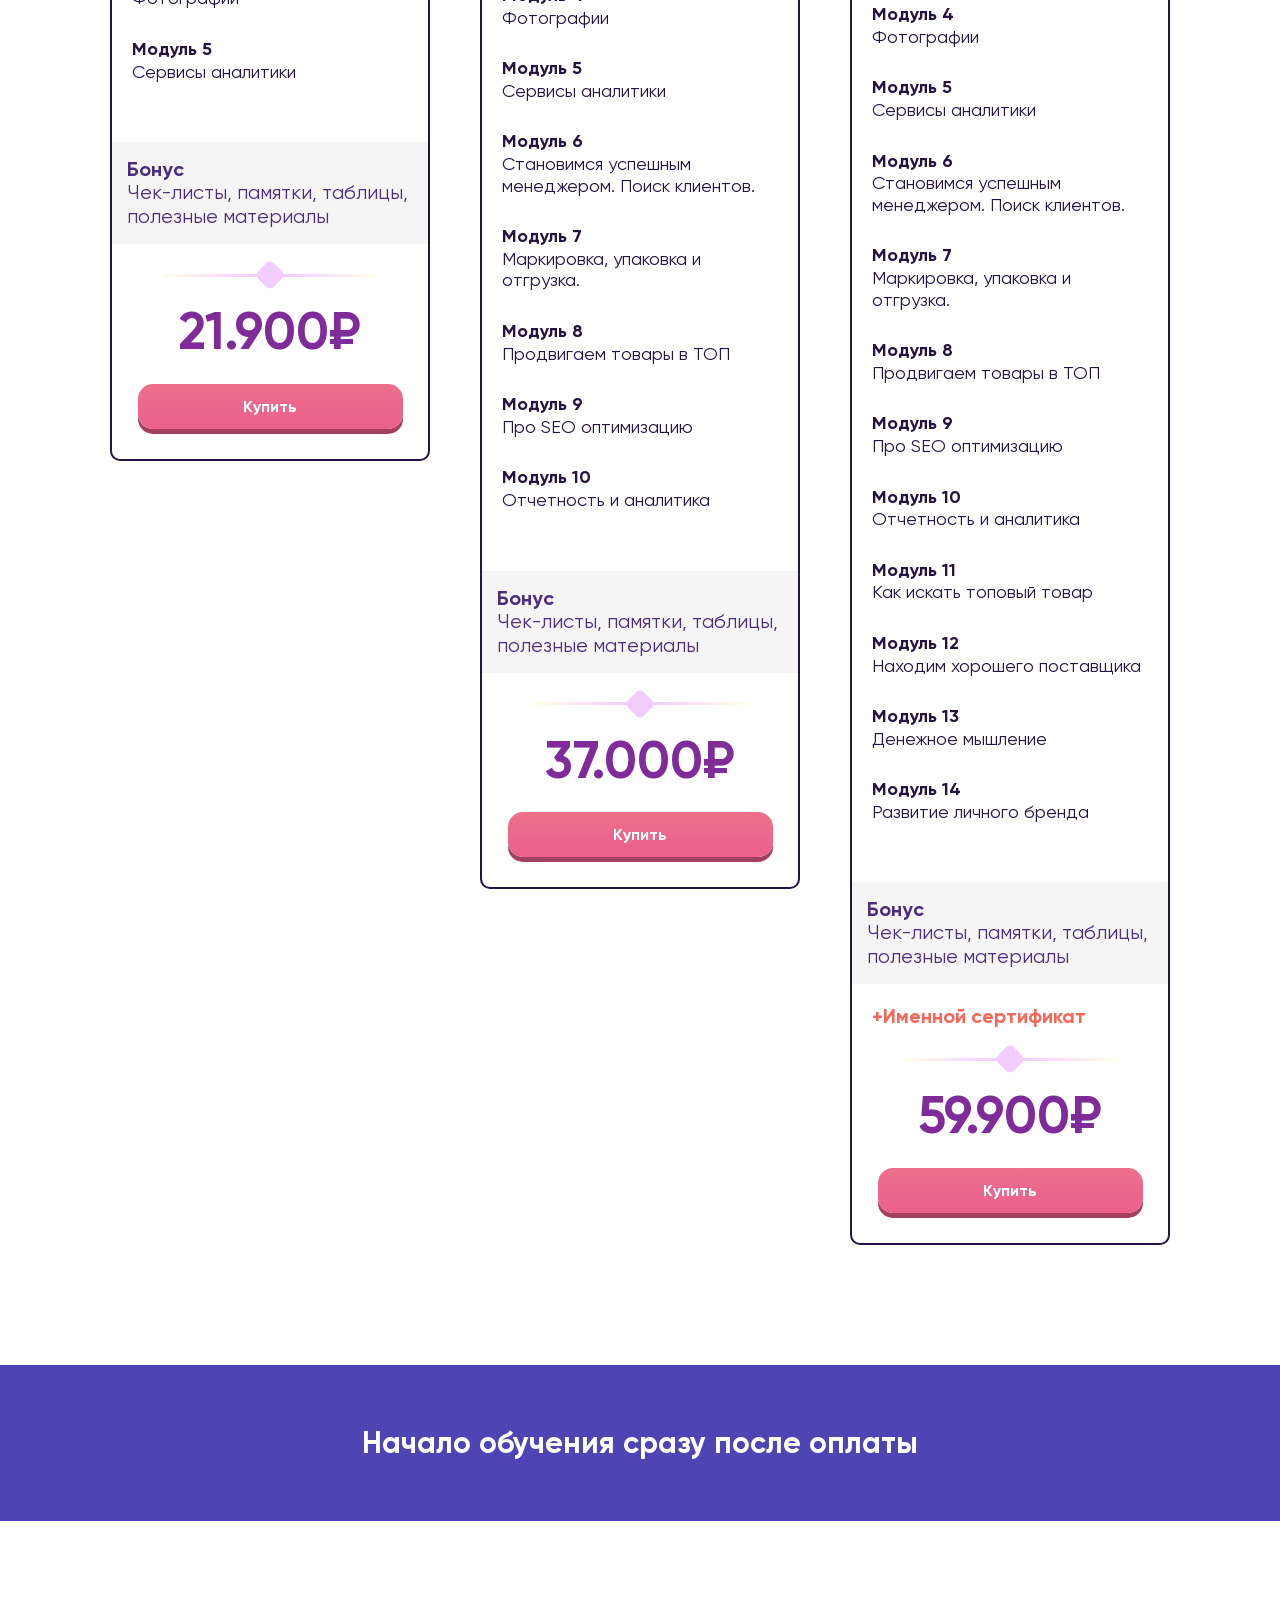
==== commit 2d537d6d: "gdfg" ====
--- a/index.html
+++ b/index.html
@@ -54,7 +54,7 @@
                             <h2 class="hero__main-subtitle">Самый полный онлайн-курс удаленной профессии:</h2>
                             <h1 class="hero__main-title">«Менеджер по работе с маркетплейсами»</h1>
                             <h2 class="hero__main-postitle">который объединил в себе ТОП-2 маркетплейса</h2>
-                            <a href="#" class="hero__main-btn">Посмотреть тарифы</a>
+                            <a href="#rate" class="hero__main-btn">Посмотреть тарифы</a>
                         </div>
                         <div class="hero__warning">
                             <div class="hero__warning-info">Сертификат и помощь в трудоустройсве после прохождения курса</div>
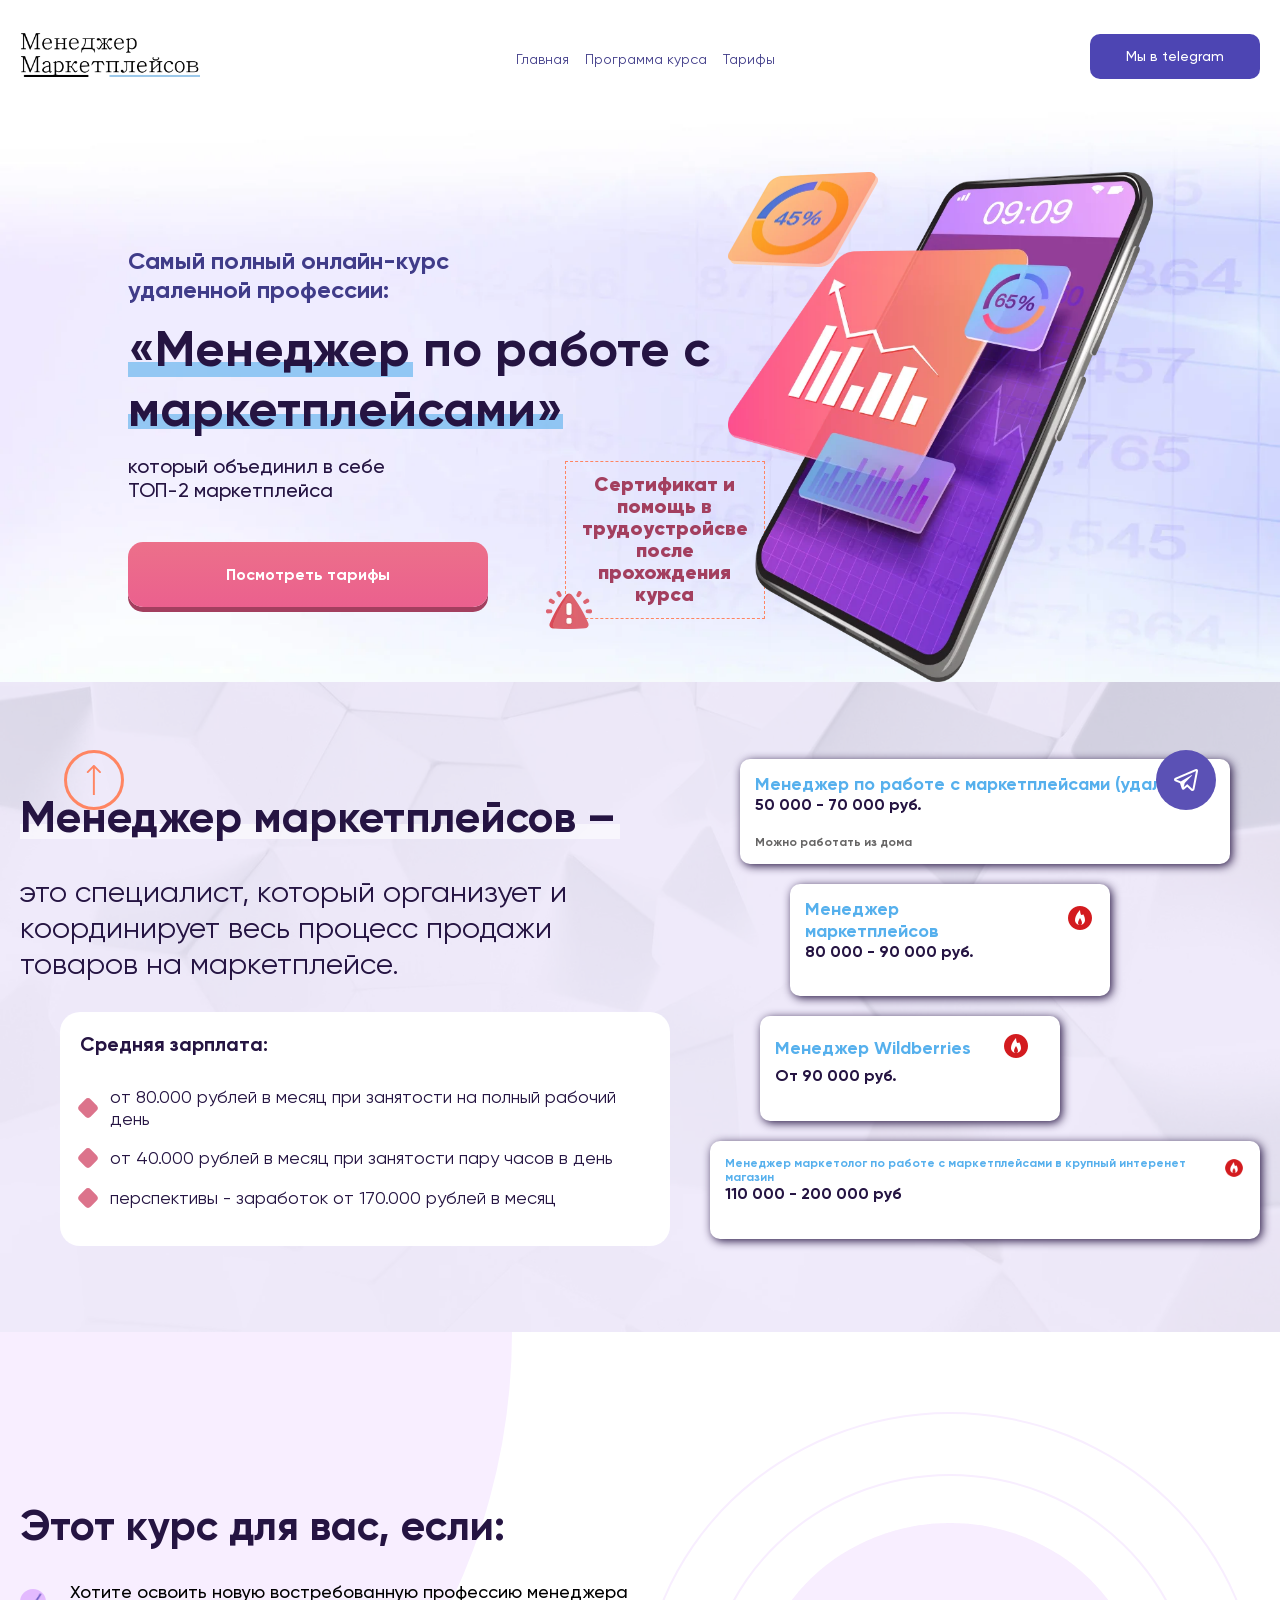
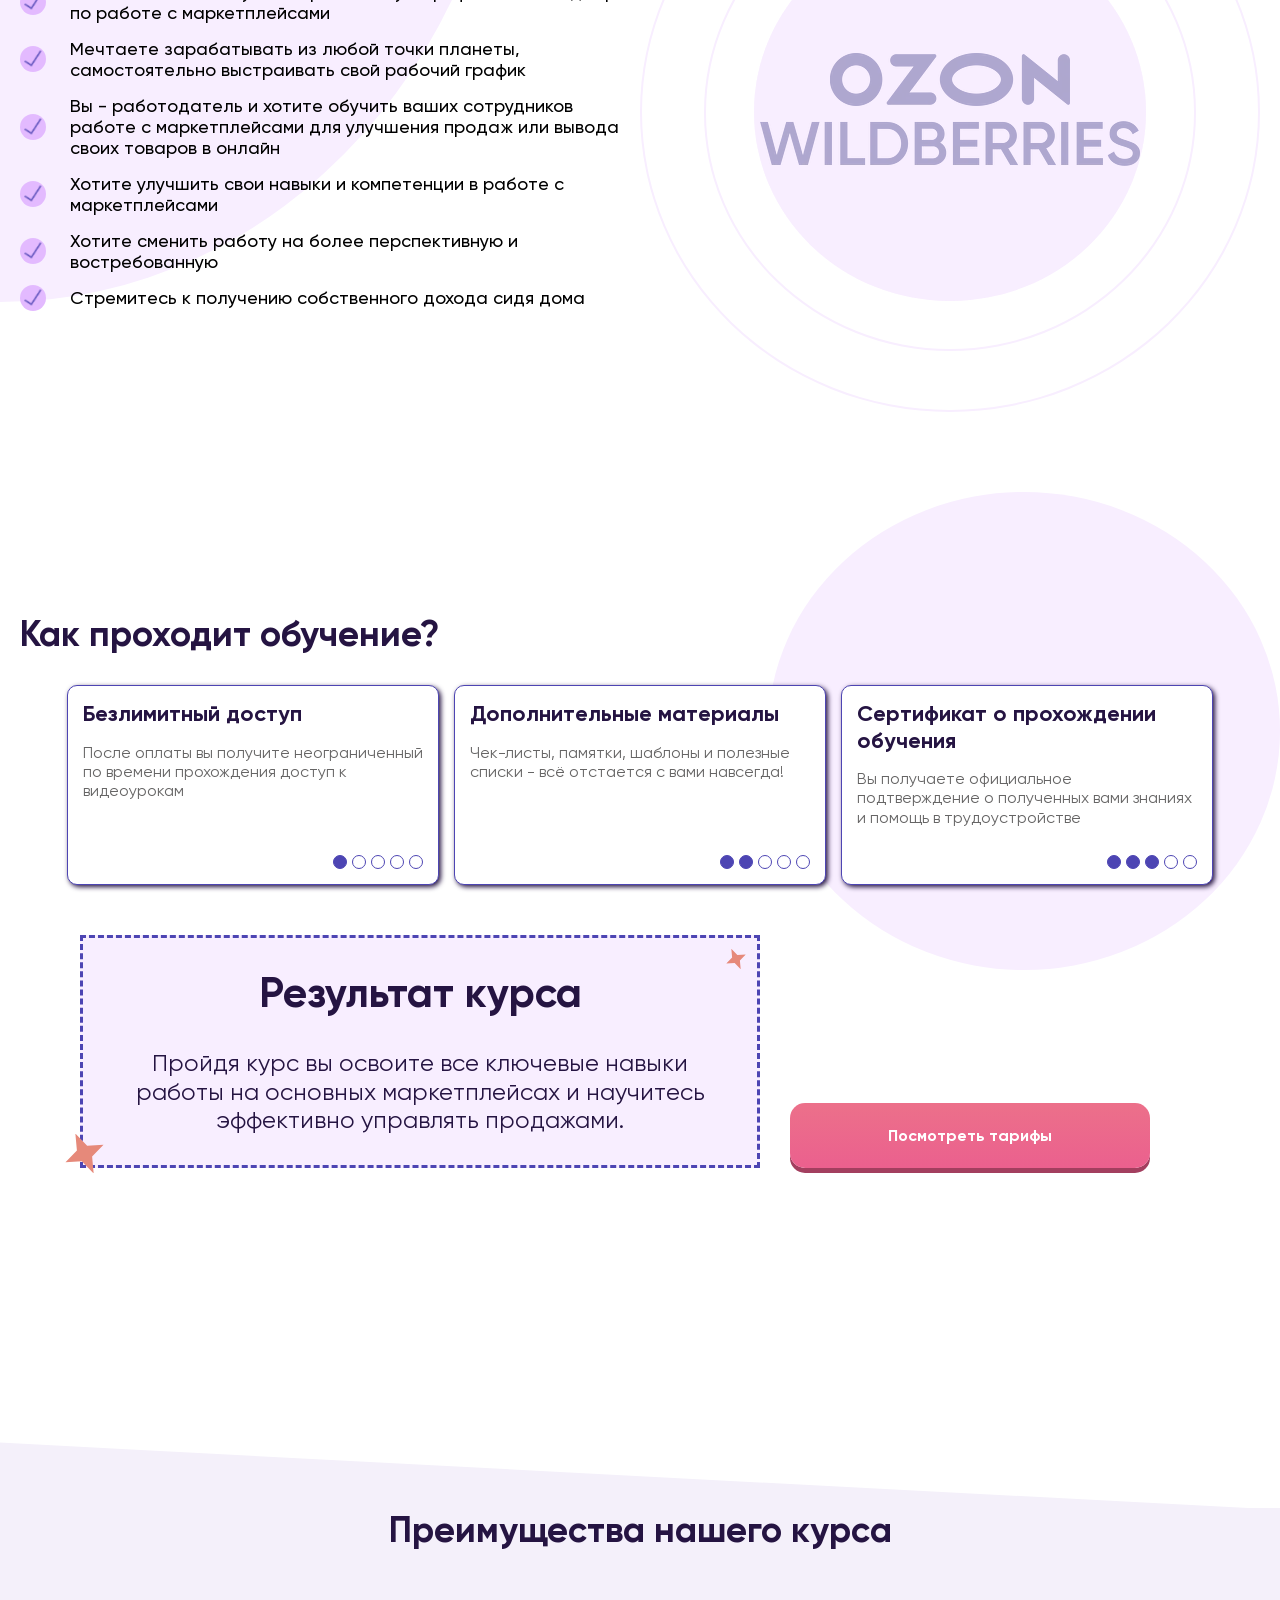
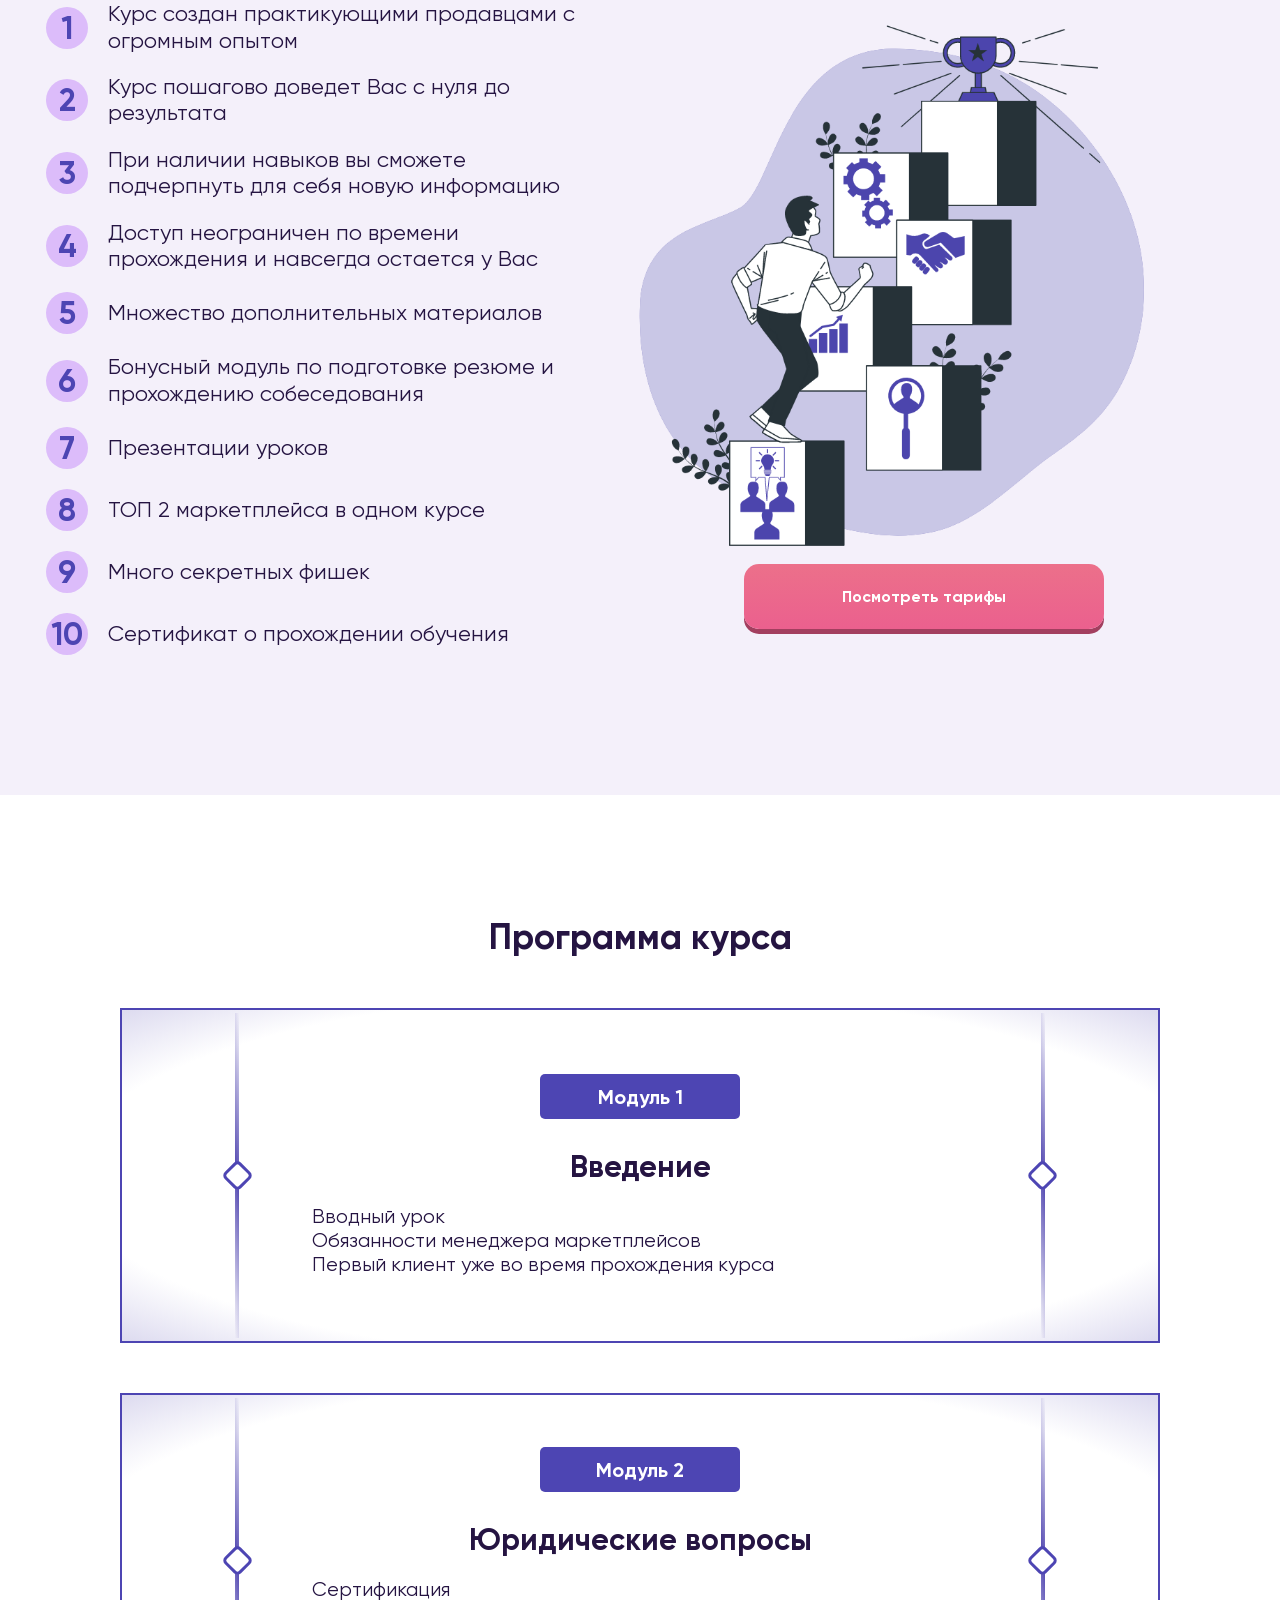
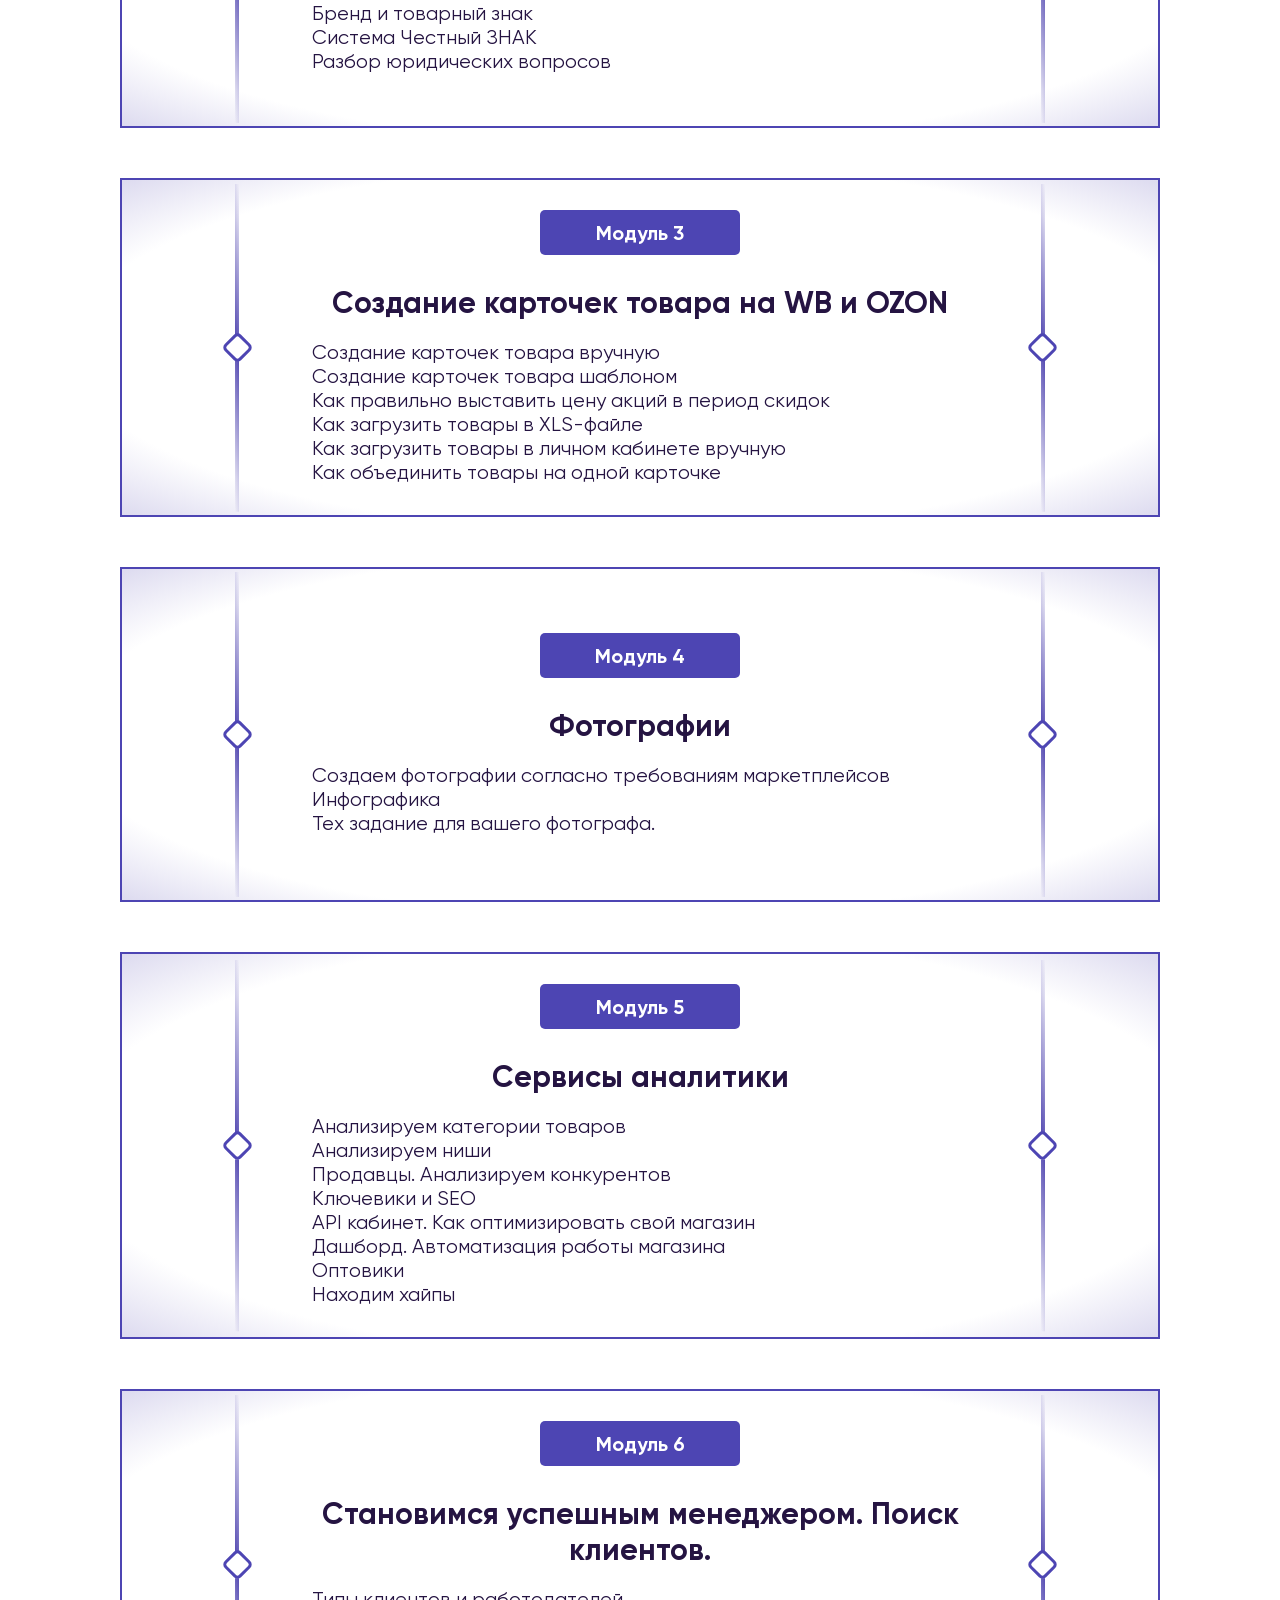
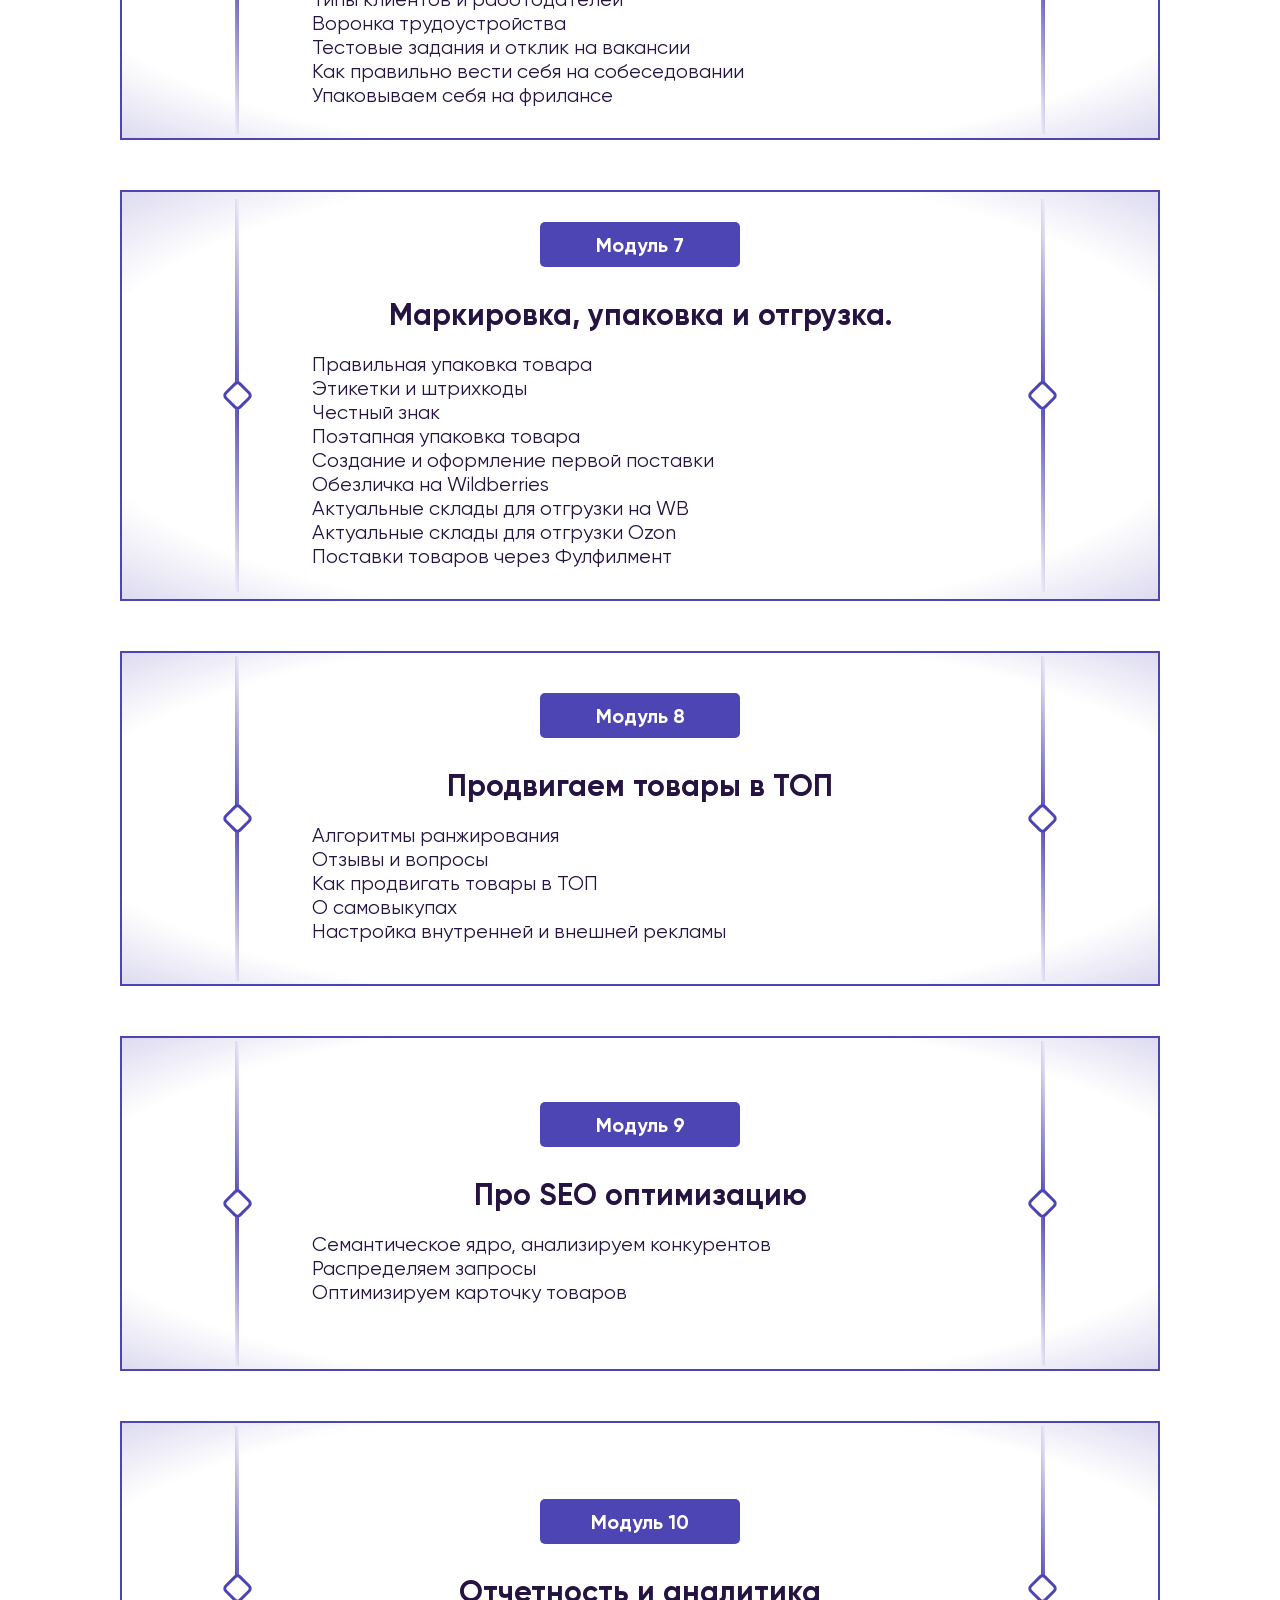
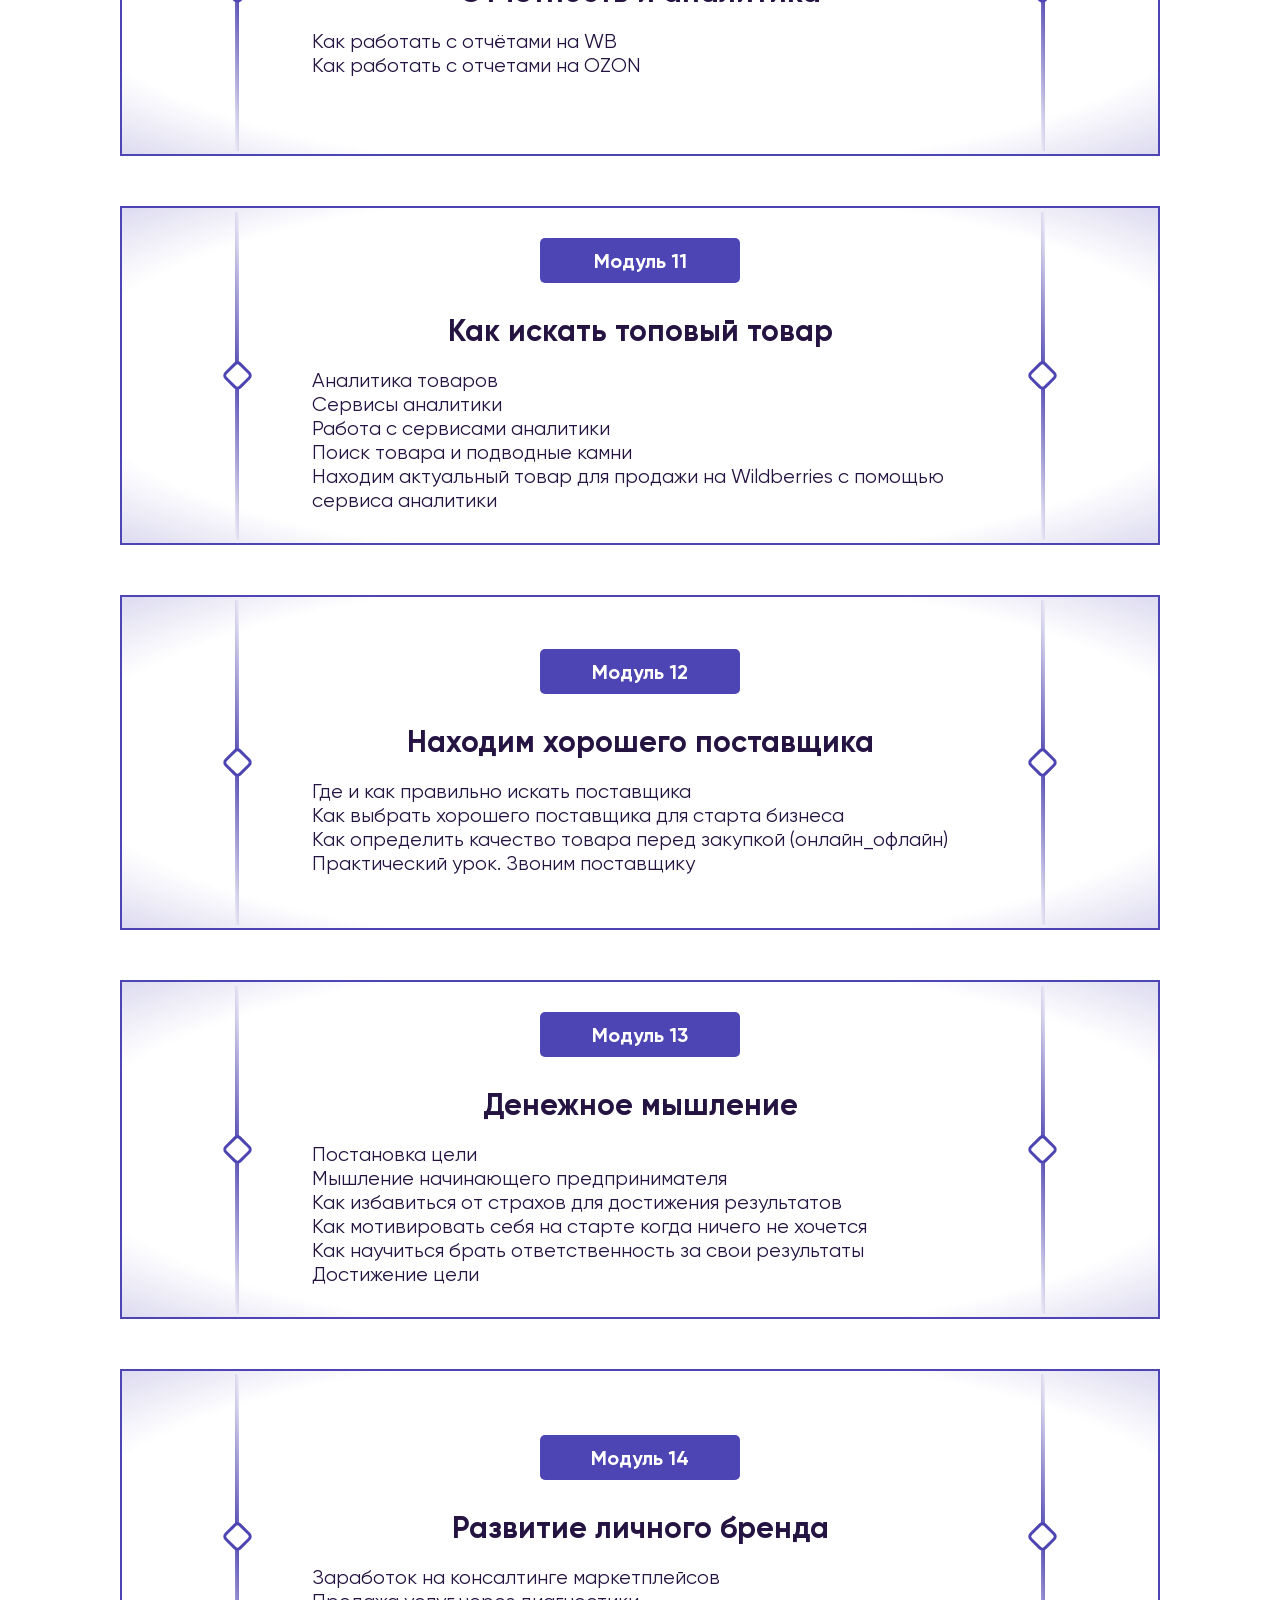
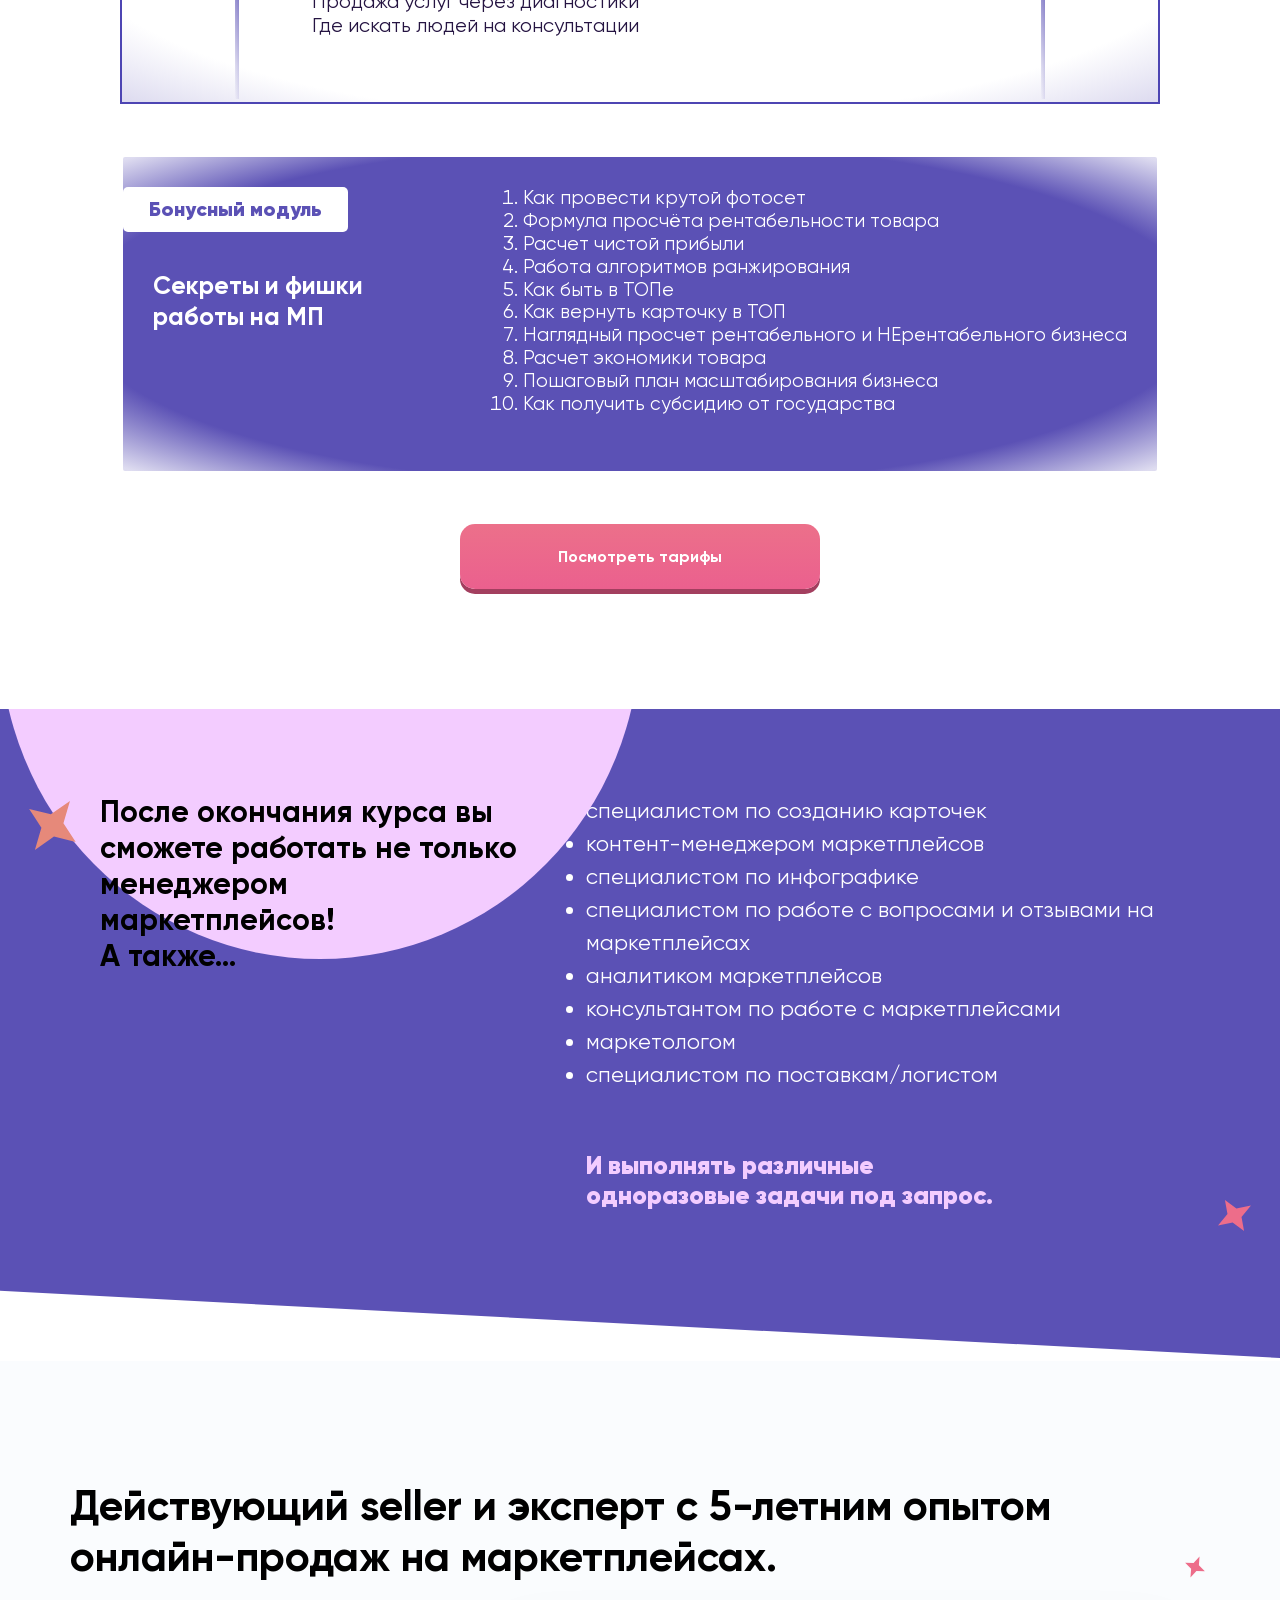
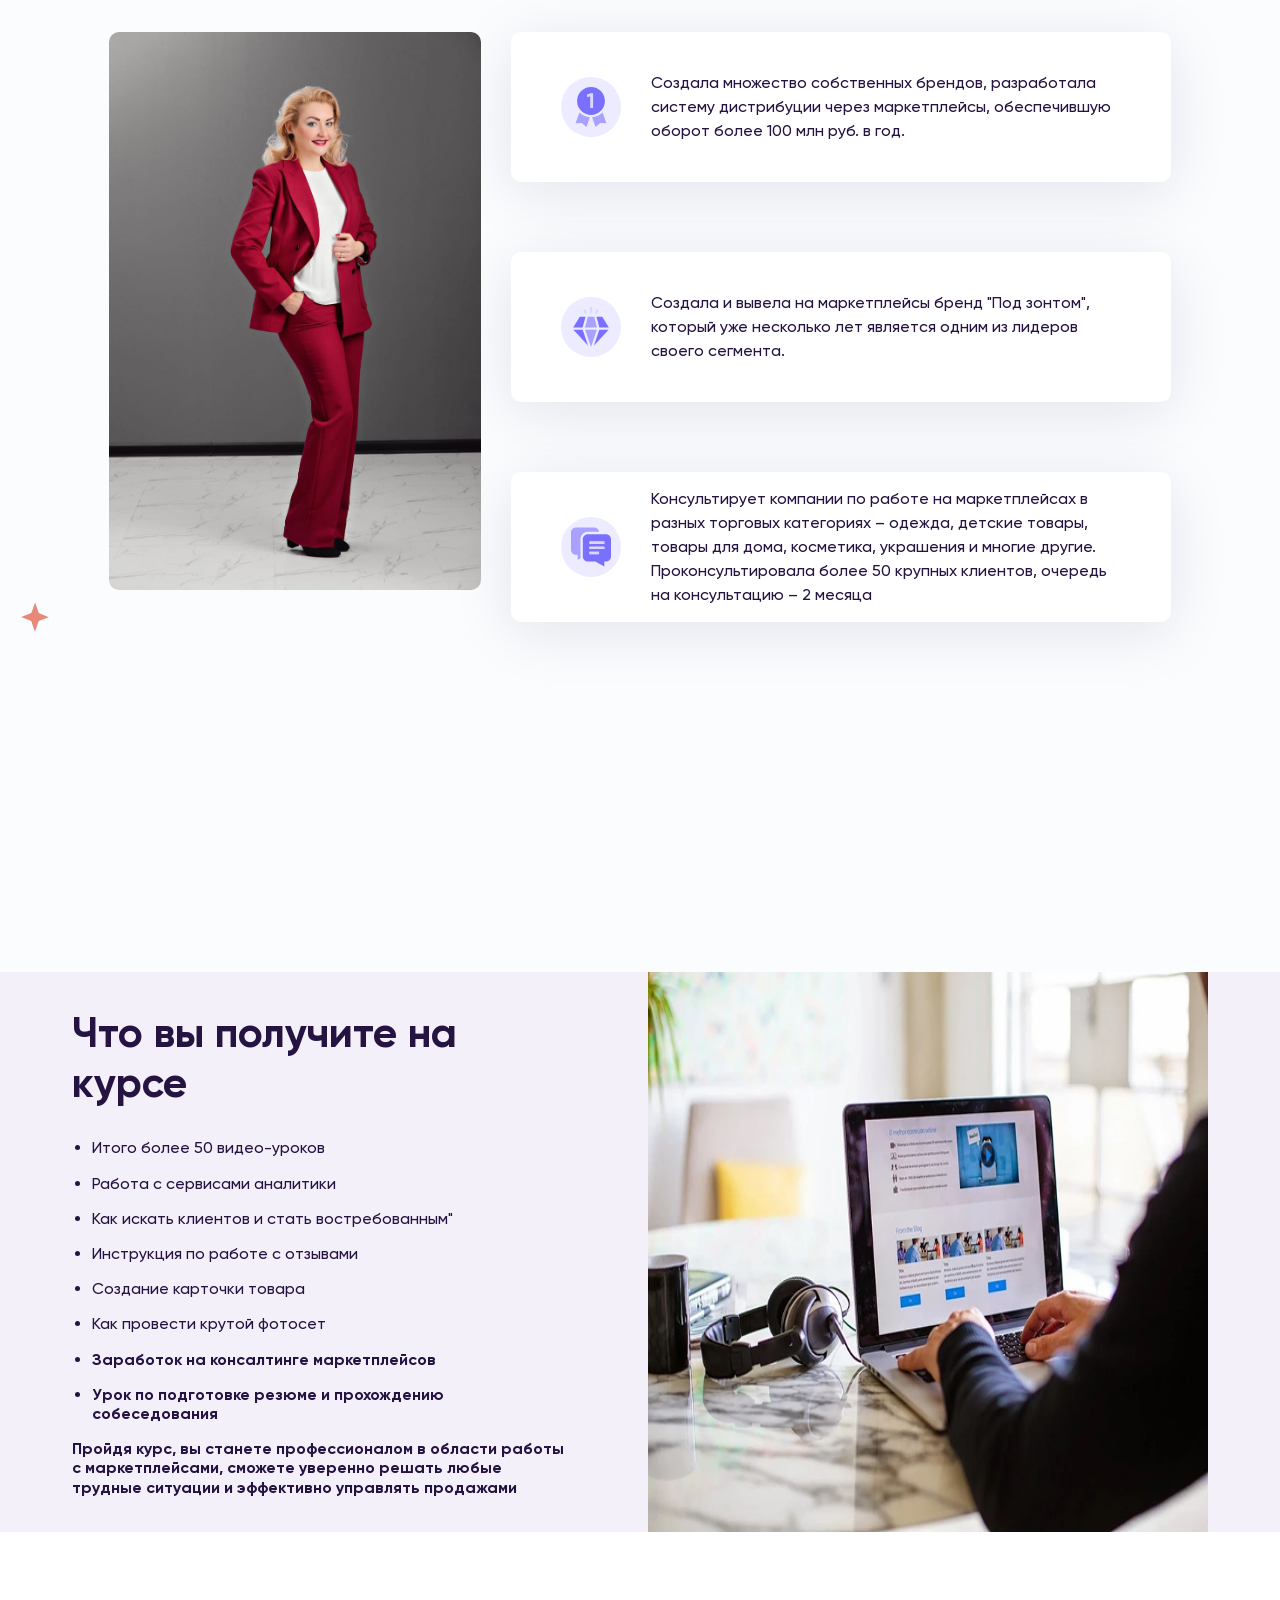
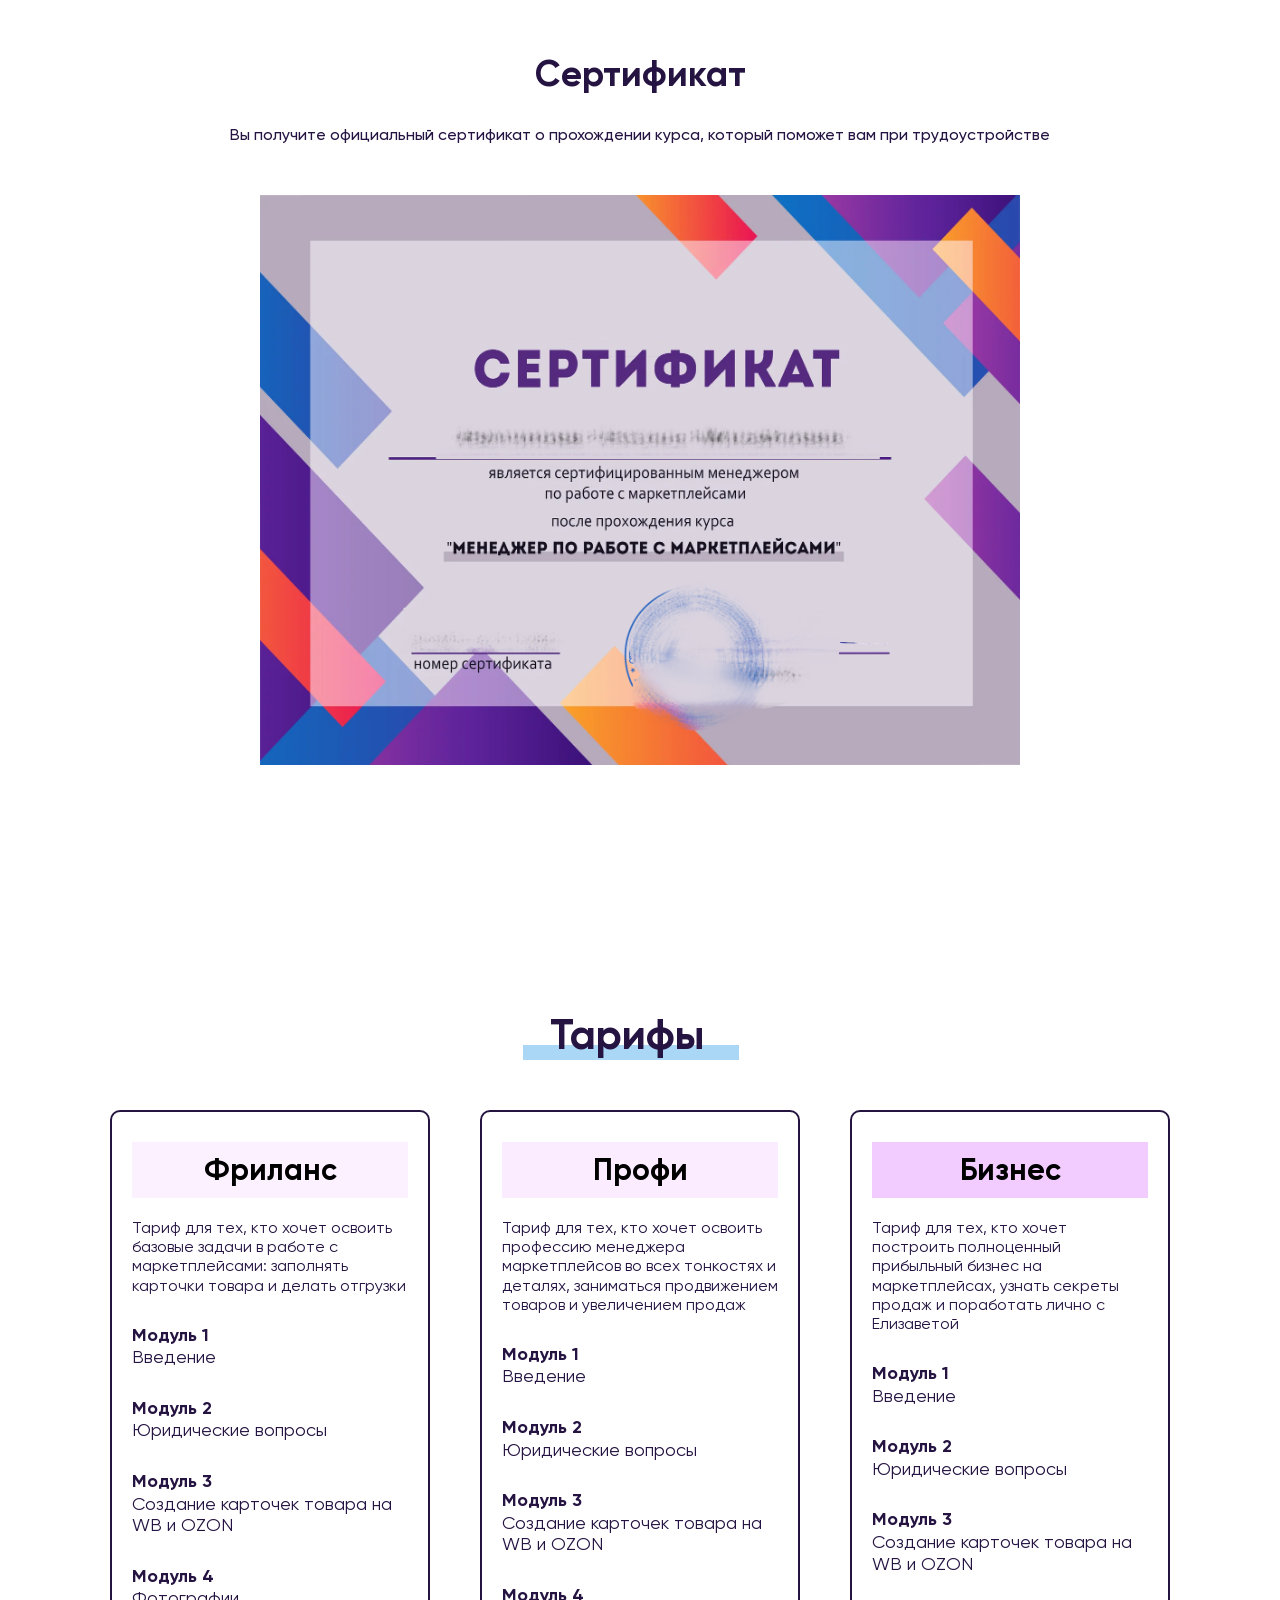
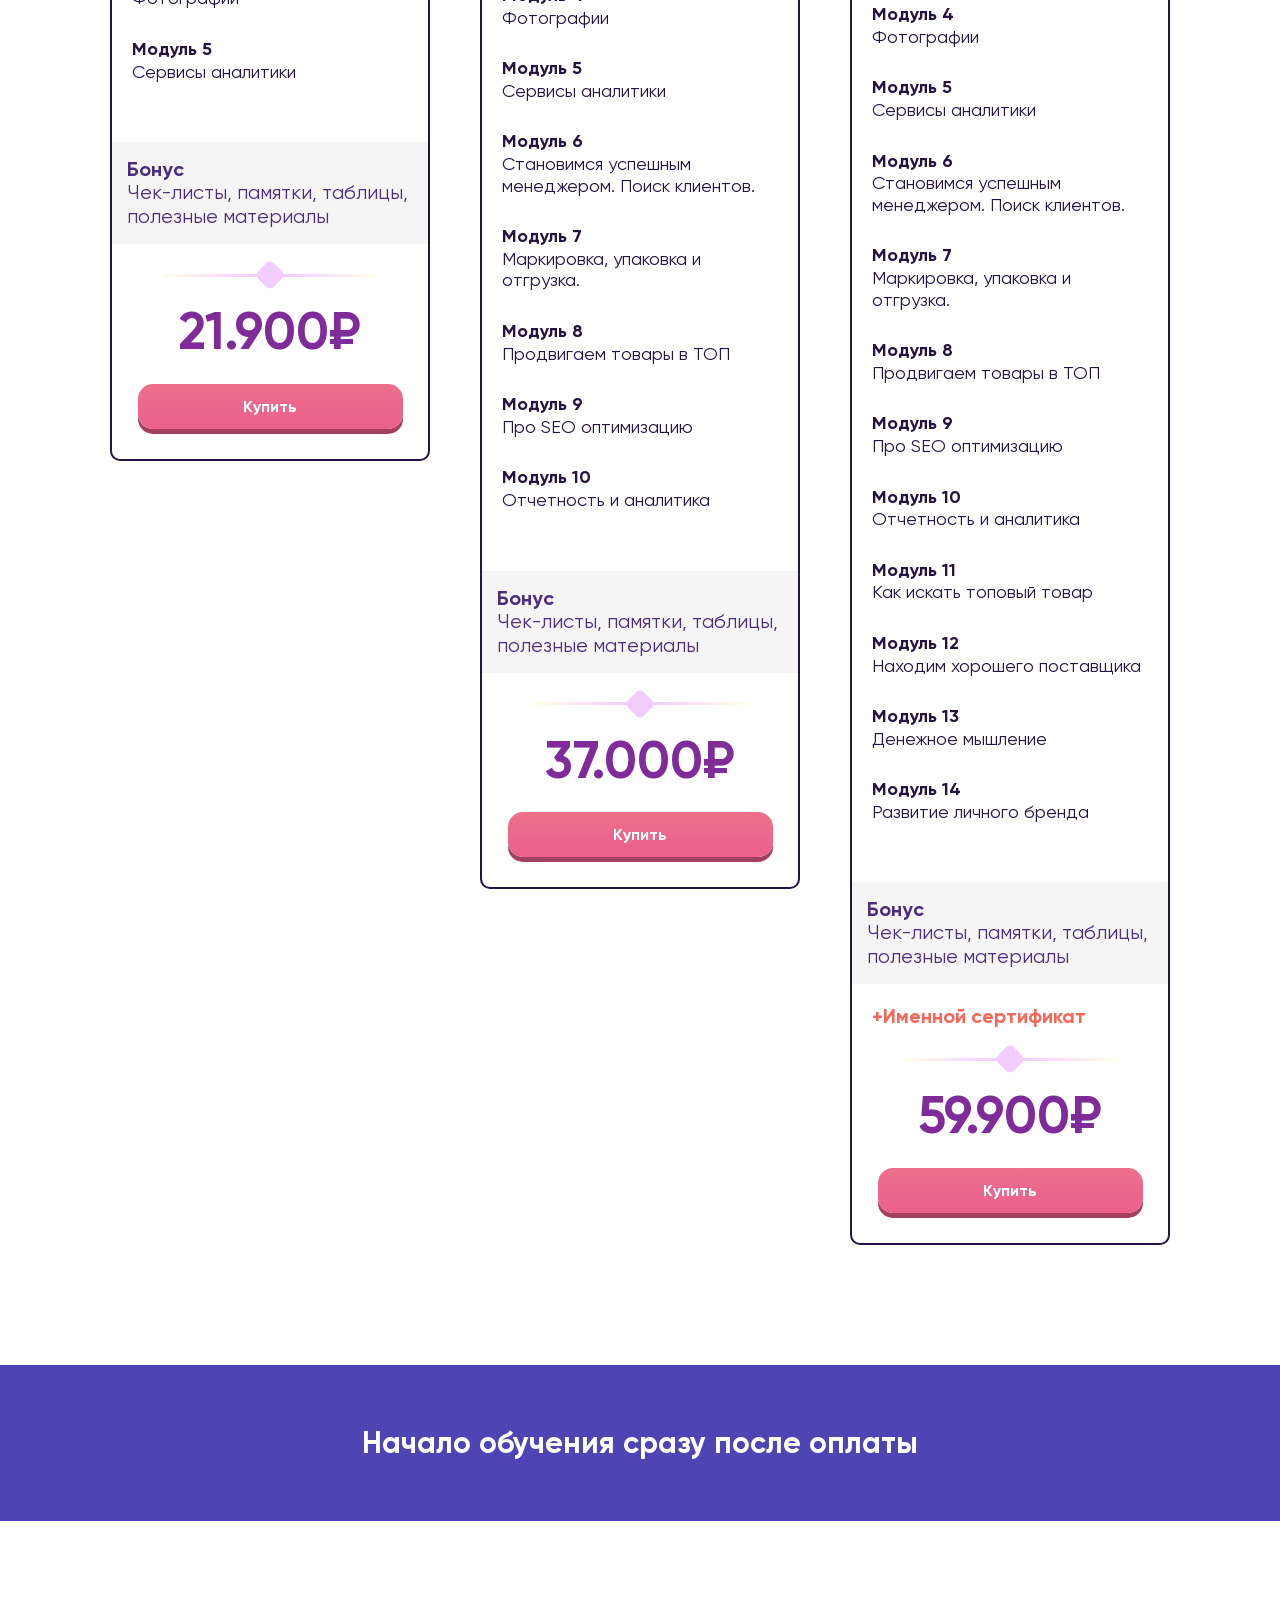
==== commit 1a5f1f42: "gfgdg" ====
--- a/index.html
+++ b/index.html
@@ -7,6 +7,39 @@
     <title>Менеджер по работе с маркетплейсами</title>
     <link rel="stylesheet" href="assets/css/swiper-bundle.min.css">
     <link rel="stylesheet" href="assets/css/style.css">
+    <!-- Yandex.Metrika counter -->
+    <script type="text/javascript">
+    (function(m,e,t,r,i,k,a){
+        m[i]=m[i]||function(){(m[i].a=m[i].a||[]).push(arguments)};
+        m[i].l=1*new Date();
+        for (var j = 0; j < document.scripts.length; j++) {
+            if (document.scripts[j].src === r) { return; }
+        }
+        k=e.createElement(t),
+        a=e.getElementsByTagName(t)[0],
+        k.async=1,
+        k.src=r,
+        a.parentNode.insertBefore(k,a)
+    })(window, document,'script','https://mc.yandex.ru/metrika/tag.js?id=107197927', 'ym');
+
+    ym(107197927, 'init', {
+        ssr:true,
+        webvisor:true,
+        clickmap:true,
+        ecommerce:"dataLayer",
+        referrer: document.referrer,
+        url: location.href,
+        accurateTrackBounce:true,
+        trackLinks:true
+    });
+    </script>
+
+    <noscript>
+    <div>
+    <img src="https://mc.yandex.ru/watch/107197927" style="position:absolute; left:-9999px;" alt="" />
+    </div>
+    </noscript>
+    <!-- /Yandex.Metrika counter -->
 </head>
 <body>
     <div class="body__container">
@@ -623,7 +656,7 @@
                                 <p class="programms__moduls-item--descr">Постановка цели</p>
                                 <p class="programms__moduls-item--descr">Мышление начинающего предпринимателя</p>
                                 <p class="programms__moduls-item--descr">Как избавиться от страхов для достижения результатов</p>
-                                <p class="programms__moduls-item--descr">Как мотивировать себя на старте_когда ничего не хочется</p>
+                                <p class="programms__moduls-item--descr">Как мотивировать себя на старте когда ничего не хочется</p>
                                 <p class="programms__moduls-item--descr">Как научиться брать ответственность за свои результаты</p>
                                 <p class="programms__moduls-item--descr">Достижение цели</p>
                             </div>   
@@ -742,7 +775,7 @@
                                 <div class="author__about-item--img">
                                     <img src="assets/icons/1.svg" alt="Действующий seller эксперт с пятилетним опытом онлайн продаж" width="40" height="40" loading="lazy">
                                 </div>
-                                <div class="author__about-item--information">Создала множество собстьвенных брендов, разработала систему дистрибуции через маркетплейсы, обеспечившую оборот более 100 млн руб. в год.</div>
+                                <div class="author__about-item--information">Создала множество собственных брендов, разработала систему дистрибуции через маркетплейсы, обеспечившую оборот более 100 млн руб. в год.</div>
                             </div>
                             <!-- 2 -->
                             <div class="author__about-item">
@@ -756,7 +789,7 @@
                                 <div class="author__about-item--img">
                                     <img src="assets/icons/3.svg" alt="Купить курсы по работе на маркетплейсе" width="40" height="40" loading="lazy">
                                 </div>
-                                <div class="author__about-item--information">Консультирует компании по работе на маркетплейсах в разных торговых категориях – одежда, детские товары, товары для дома, косметика, украшения и многие другие. Проконсультировала более 50 крупных клиентов, очередь на консультацию – 2 месяцаС</div>
+                                <div class="author__about-item--information">Консультирует компании по работе на маркетплейсах в разных торговых категориях – одежда, детские товары, товары для дома, косметика, украшения и многие другие. Проконсультировала более 50 крупных клиентов, очередь на консультацию – 2 месяца</div>
                             </div>
 
                             <div class="author__starbox-2">
